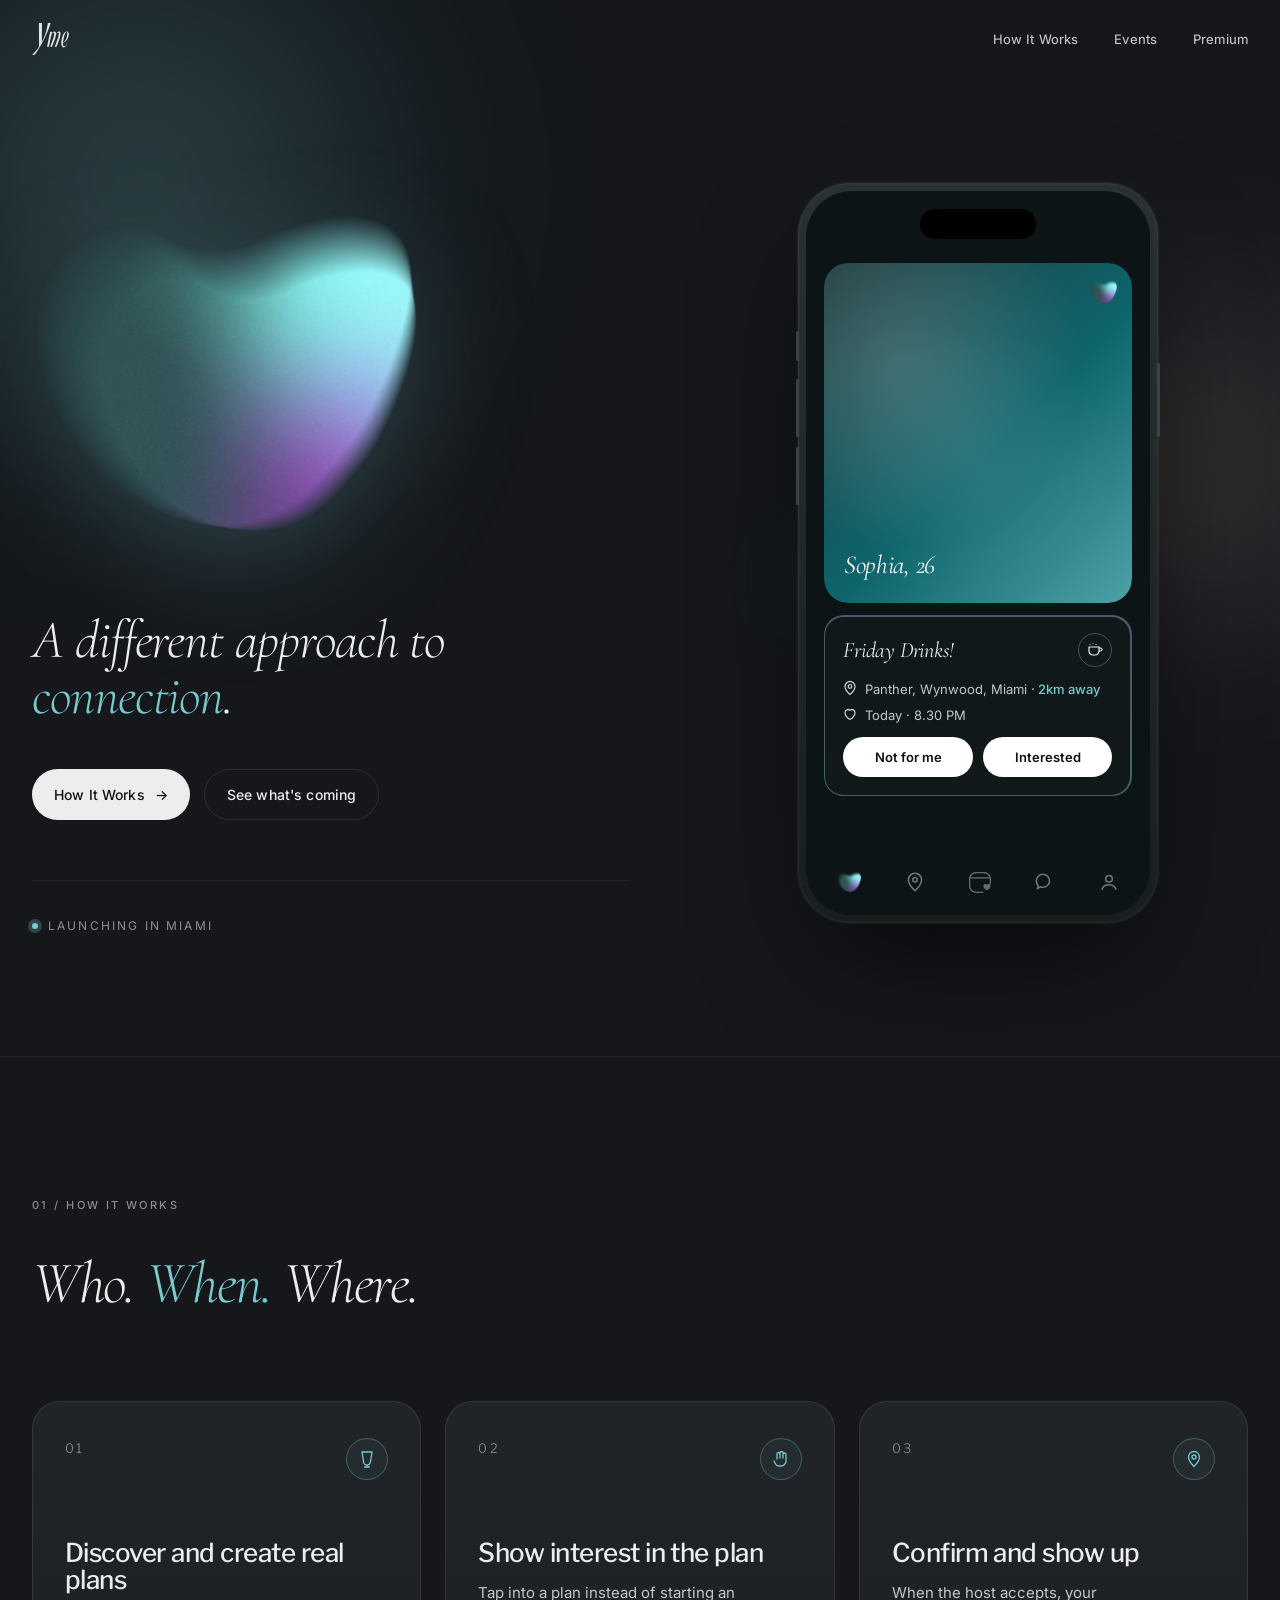
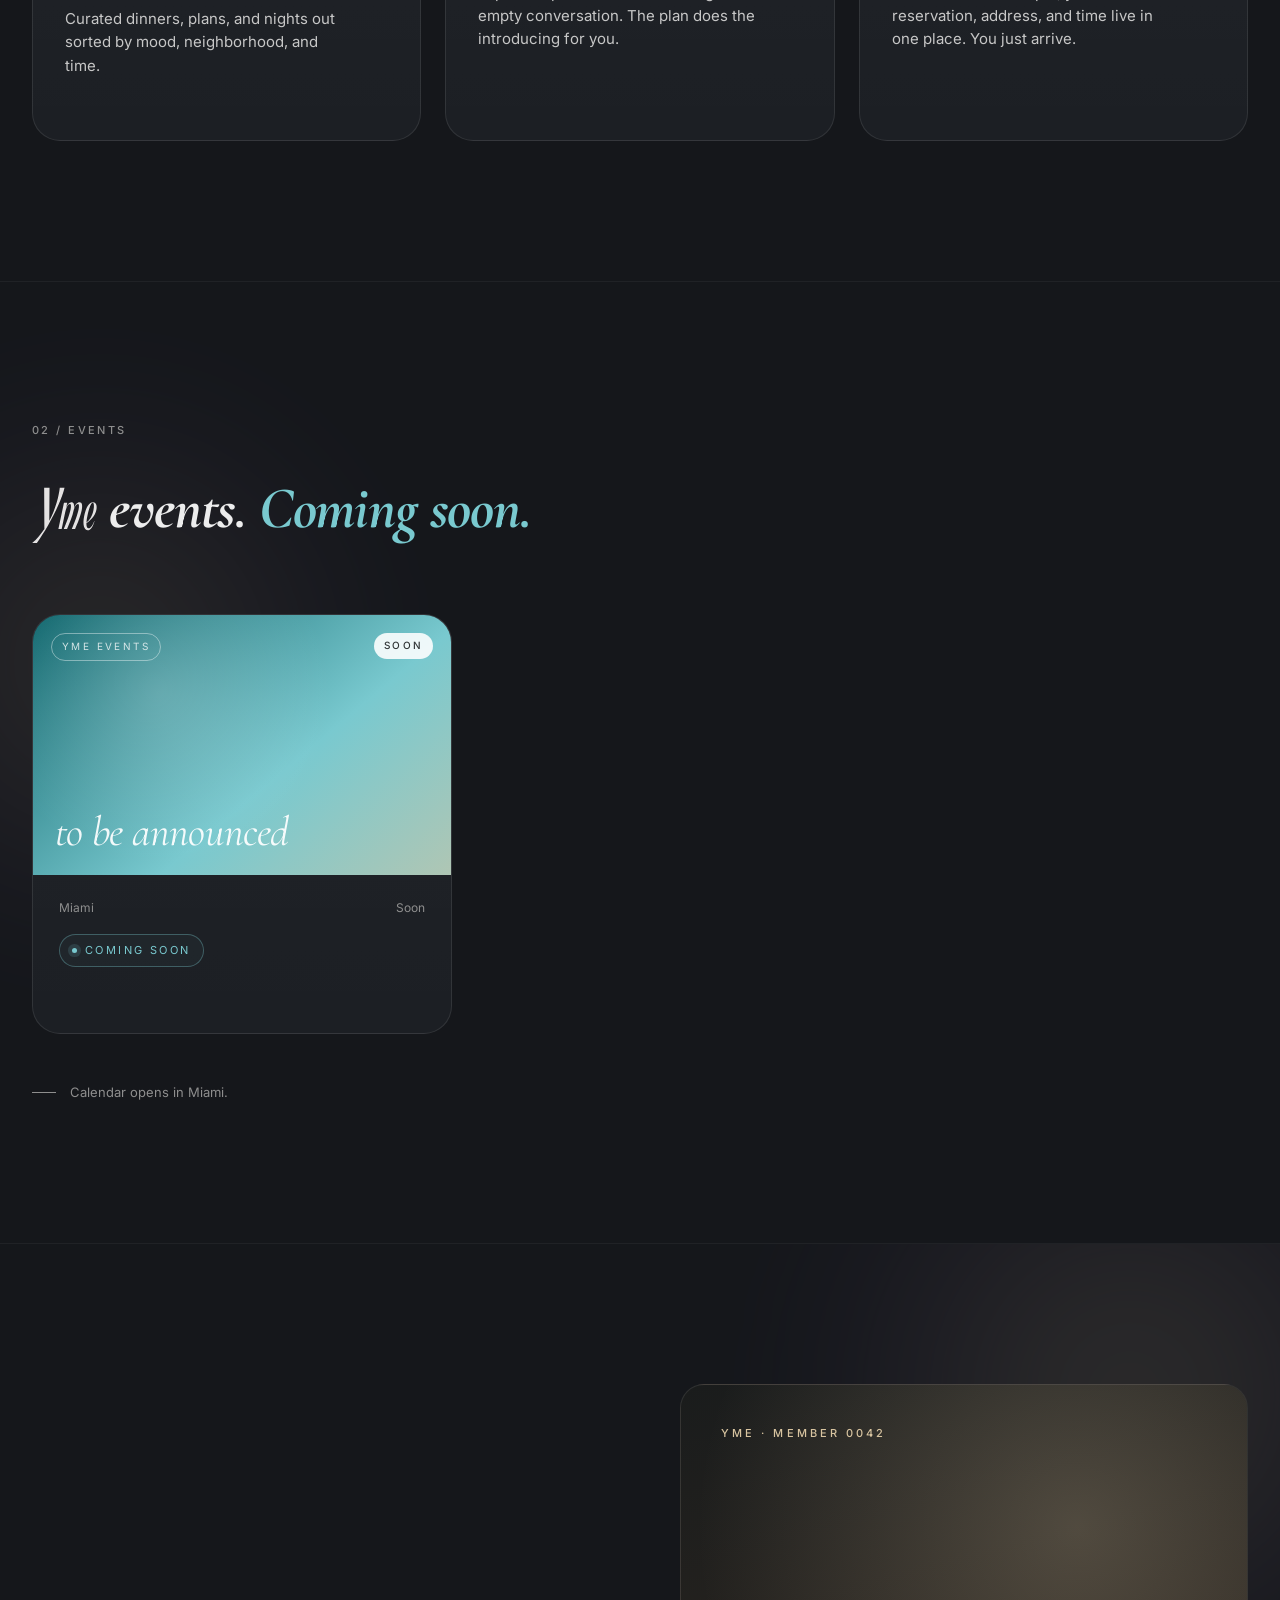
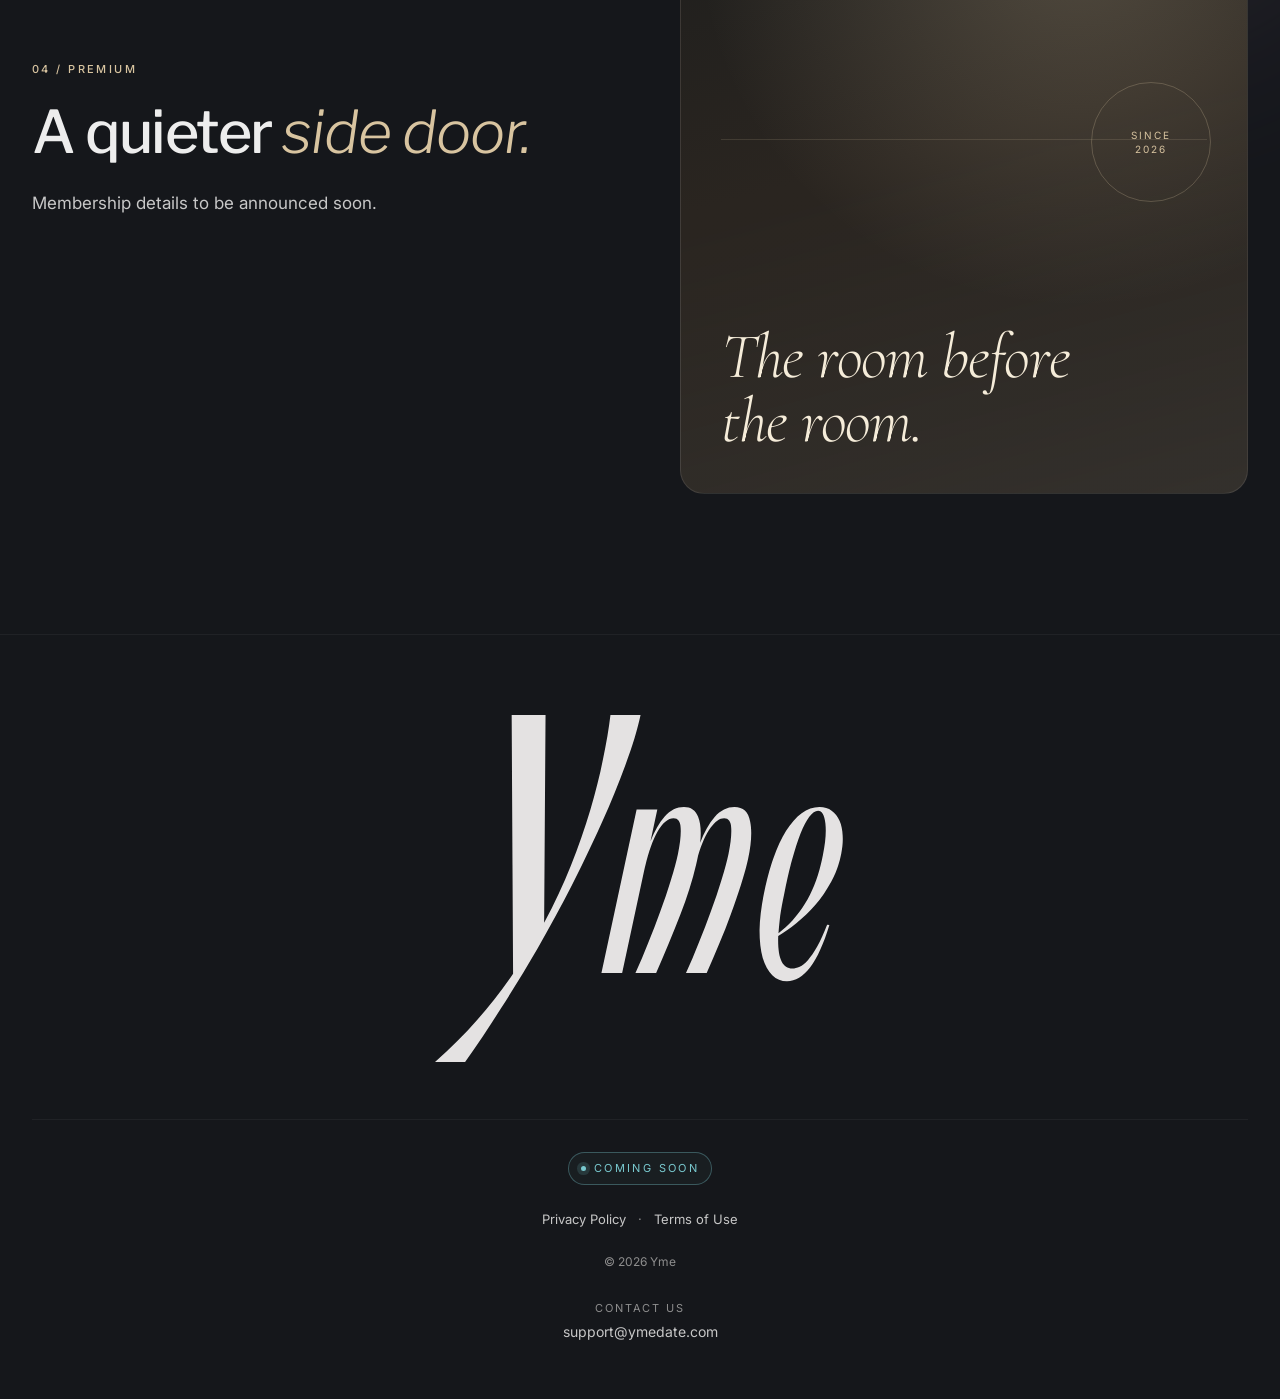
==== index.html @ e3de5e9b "initialize" ====
<!doctype html>
<html lang="en">
<head>
<meta charset="utf-8">
<meta name="viewport" content="width=device-width, initial-scale=1">
<title>yme — meet through real plans</title>
<meta name="description" content="yme — a different approach to connection. Meet through real plans: curated dinners, nights out and events. Launching in Miami.">
<link rel="canonical" href="https://ymedate.com/">
<meta name="theme-color" content="#15171b">

<!-- Favicons -->
<link rel="icon" href="assets/favicon.ico" sizes="any">
<link rel="icon" type="image/png" sizes="32x32" href="assets/favicon-32.png">
<link rel="apple-touch-icon" href="assets/apple-touch-icon.png">

<!-- Open Graph (Facebook, iMessage, WhatsApp, LinkedIn) -->
<meta property="og:type" content="website">
<meta property="og:site_name" content="yme">
<meta property="og:title" content="yme — meet through real plans">
<meta property="og:description" content="A different approach to connection. Curated dinners, plans and nights out. Launching in Miami.">
<meta property="og:url" content="https://ymedate.com/">
<meta property="og:image" content="https://ymedate.com/assets/og-image.jpg">
<meta property="og:image:width" content="1200">
<meta property="og:image:height" content="630">
<meta property="og:image:alt" content="yme — meet through real plans">

<!-- Twitter / X -->
<meta name="twitter:card" content="summary_large_image">
<meta name="twitter:title" content="yme — meet through real plans">
<meta name="twitter:description" content="A different approach to connection. Curated dinners, plans and nights out. Launching in Miami.">
<meta name="twitter:image" content="https://ymedate.com/assets/og-image.jpg">

<link rel="preconnect" href="https://fonts.googleapis.com">
<link rel="preconnect" href="https://fonts.gstatic.com" crossorigin>
<link href="https://fonts.googleapis.com/css2?family=Cormorant+Garamond:ital,wght@0,300;0,400;0,500;1,300;1,400;1,500&family=Libre+Franklin:ital,wght@0,300;0,400;0,500;0,600;1,300;1,400&family=Inter:wght@300;400;450;500;600&display=swap" rel="stylesheet">
<style>
  :root{
    --bg: #15171b;          /* soft minimalist dark — lifted from black */
    --bg-2:#1a1d22;
    --ink: #ededed;
    --ink-2:#c7c7c7;
    --ink-3:#8e8e8e;
    --line: rgba(237,237,237,0.10);
    --line-2: rgba(237,237,237,0.05);
    --accent: #79c9cf;       /* muted teal */
    --accent-deep: #0e656c;
    --warm: #d8c4a0;         /* sandstone accent for premium */
    --glow1: rgba(121,201,207,.25);
    --glow2: rgba(14,101,108,.4);
    --card: #1c1f24;
    --card-2:#22262c;
    --radius-lg: 28px;
    --radius-md: 18px;
    --radius-sm: 12px;
    --container: 1280px;
  }
  *{box-sizing:border-box}
  html,body{margin:0;padding:0;background:var(--bg);color:var(--ink);font-family:'Inter','Helvetica Neue',Helvetica,Arial,sans-serif;-webkit-font-smoothing:antialiased;text-rendering:optimizeLegibility}
  body{font-size:16px;line-height:1.55;overflow-x:hidden}
  a{color:inherit;text-decoration:none}
  button{font:inherit;color:inherit;border:none;background:none;cursor:pointer}
  img,svg{display:block;max-width:100%}
  ::selection{background:var(--accent);color:#0c1112}

  /* Type roles */
  .t-script{font-family:'Cormorant Garamond',serif;font-style:italic;font-weight:300;letter-spacing:-0.01em}
  .t-display{font-family:'Libre Franklin',sans-serif;font-weight:500;letter-spacing:-0.025em;line-height:1.02}
  .t-display-i{font-family:'Libre Franklin',sans-serif;font-style:italic;font-weight:300;letter-spacing:-0.02em}
  .t-eyebrow{font-family:'Inter',sans-serif;font-weight:500;font-size:11px;letter-spacing:0.22em;text-transform:uppercase;color:var(--ink-3)}
  .t-body{color:var(--ink-2);font-weight:400}

  /* Container */
  .wrap{max-width:var(--container);margin:0 auto;padding:0 32px}
  @media (max-width:720px){.wrap{padding:0 22px}}

  /* Buttons */
  .btn{display:inline-flex;align-items:center;gap:10px;padding:14px 22px;border-radius:999px;font-weight:500;font-size:14px;letter-spacing:0.01em;transition:transform .35s cubic-bezier(.2,.7,.2,1),background .25s, color .25s, border-color .25s}
  .btn-primary{background:var(--ink);color:#0e1314}
  .btn-primary:hover{transform:translateY(-1px)}
  .btn-ghost{border:1px solid var(--line);color:var(--ink)}
  .btn-ghost:hover{border-color:var(--ink-2)}
  .btn .arrow{display:inline-block;transition:transform .3s ease}
  .btn:hover .arrow{transform:translateX(4px)}

  /* Section padding */
  section{position:relative}
  .pad-y{padding:140px 0}
  @media (max-width:900px){.pad-y{padding:96px 0}}
  @media (max-width:600px){.pad-y{padding:72px 0}}

  /* Soft orb */
  .orb{position:absolute;border-radius:50%;filter:blur(70px);opacity:.5;pointer-events:none;z-index:0}
  .orb-teal{background:radial-gradient(circle at 50% 50%, rgba(121,201,207,.5), rgba(14,101,108,.15) 60%, transparent 75%)}
  .orb-warm{background:radial-gradient(circle at 50% 50%, rgba(216,196,160,.35), rgba(140,94,184,.1) 55%, transparent 75%)}

  /* Reveal on scroll (subtle, additive — visible if JS never runs) */
  .reveal{opacity:1;transform:none;transition:opacity .9s ease, transform .9s cubic-bezier(.2,.7,.2,1)}
  .reveal-hidden{opacity:0;transform:translateY(18px)}
  .reveal.in{opacity:1;transform:none}
  @media (prefers-reduced-motion: reduce){
    .reveal,.reveal-hidden{opacity:1 !important;transform:none !important}
  }

  /* Cards */
  .card{background:linear-gradient(180deg, rgba(255,255,255,0.02), rgba(255,255,255,0)) , var(--card);border:1px solid var(--line);border-radius:var(--radius-lg);transition:border-color .3s ease, transform .5s cubic-bezier(.2,.7,.2,1), background .3s}
  .card:hover{border-color:rgba(121,201,207,.35);transform:translateY(-3px)}

  /* Coming soon pill */
  .pill{display:inline-flex;align-items:center;gap:8px;font-size:11px;letter-spacing:.22em;text-transform:uppercase;color:var(--accent);padding:7px 12px;border:1px solid rgba(121,201,207,.35);border-radius:999px;background:rgba(121,201,207,.04)}
  .pill .dot{width:5px;height:5px;border-radius:50%;background:var(--accent);box-shadow:0 0 0 4px rgba(121,201,207,.15)}

  /* Index numerals */
  .num-rail{font-family:'Libre Franklin',sans-serif;font-weight:300;font-size:13px;color:var(--ink-3);letter-spacing:.18em}

  /* ── Header / Nav ─────────────────────────────────────────── */
  .site-header{position:fixed;top:0;left:0;right:0;z-index:50;
    transition:background .35s ease, backdrop-filter .35s ease, border-color .35s ease;
    background:transparent;border-bottom:1px solid transparent}
  .site-header.scrolled{background:rgba(20,25,26,.72);
    -webkit-backdrop-filter:blur(18px) saturate(140%);backdrop-filter:blur(18px) saturate(140%);
    border-bottom:1px solid var(--line-2)}
  .header-bar{display:flex;justify-content:space-between;align-items:center;height:78px;transition:height .35s ease}
  .site-header.scrolled .header-bar{height:64px}
  .brand{display:inline-flex;align-items:center;line-height:0}
  .brand img{height:32px;width:auto;filter:invert(1)}
  .desktop-nav{display:flex;gap:36px}
  .nav-link{font-size:13px;color:var(--ink-2);font-weight:450;letter-spacing:.01em;position:relative;padding:6px 0}
  .nav-link::after{content:'';position:absolute;left:0;right:0;bottom:0;height:1px;background:var(--ink);transform-origin:left;transform:scaleX(0);transition:transform .4s cubic-bezier(.2,.7,.2,1)}
  .nav-link:hover{color:var(--ink)}
  .nav-link:hover::after{transform:scaleX(1)}
  .menu-btn{display:none;width:38px;height:38px;border-radius:50%;border:1px solid var(--line);align-items:center;justify-content:center}
  .mobile-menu{background:rgba(20,25,26,.95);-webkit-backdrop-filter:blur(20px);backdrop-filter:blur(20px);border-top:1px solid var(--line-2);padding:24px 22px 32px}
  .mobile-menu a{display:block;padding:14px 0;font-size:18px;font-family:'Libre Franklin',sans-serif;font-weight:400;letter-spacing:-.015em;color:var(--ink);border-bottom:1px solid var(--line-2)}
  @media (max-width:780px){
    .desktop-nav{display:none !important}
    .menu-btn{display:inline-flex !important}
  }

  /* ── Hero ─────────────────────────────────────────────────── */
  .hero{padding-top:170px;padding-bottom:120px;position:relative;overflow:hidden}
  .hero-grid{display:grid;grid-template-columns:1.05fr 0.95fr;gap:80px;align-items:center}
  .hero-logo{width:clamp(260px, 32vw, 420px);height:auto;display:block;filter:drop-shadow(0 30px 60px rgba(121,201,207,.25))}
  .hero-headline{font-family:'Cormorant Garamond',serif;font-style:italic;font-weight:300;
    font-size:clamp(32px, 4.2vw, 60px);margin:0 0 44px;max-width:22ch;line-height:1.05;letter-spacing:-.02em;color:var(--ink)}
  .hero-headline .accent{color:var(--accent)}
  .hero-cta{display:flex;gap:14px;flex-wrap:wrap;margin-bottom:60px}
  .hero-foot{display:flex;gap:42px;padding-top:36px;border-top:1px solid var(--line-2);flex-wrap:wrap;align-items:center}
  .hero-foot .badge{display:inline-flex;align-items:center;gap:10px;font-size:12px;color:var(--ink-3);letter-spacing:.18em;text-transform:uppercase}
  .hero-foot .badge .dot{width:6px;height:6px;border-radius:50%;background:var(--accent);box-shadow:0 0 0 4px var(--glow1)}
  .hero-mock{display:flex;justify-content:center;will-change:transform}
  @media (max-width:980px){.hero-grid{grid-template-columns:1fr !important;gap:60px !important}}

  /* ── Section head ─────────────────────────────────────────── */
  .section-head{display:grid;grid-template-columns:1fr 1.4fr;gap:60px;align-items:end}
  .section-head h2{font-size:clamp(36px, 4.6vw, 64px);margin:0;letter-spacing:-0.025em}
  .section-head .intro{font-size:17px;color:var(--ink-2);max-width:54ch;margin:0 0 6px}
  @media (max-width:880px){.section-head{grid-template-columns:1fr !important;gap:24px !important}}

  /* ── How it works ─────────────────────────────────────────── */
  .bordered-top{border-top:1px solid var(--line-2)}
  .how-grid{display:grid;grid-template-columns:repeat(3, 1fr);gap:24px;margin-top:72px}
  .how-card{padding:36px 32px 40px;position:relative;overflow:hidden;min-height:340px}
  .how-card .card-glow{position:absolute;inset:0;background:radial-gradient(circle at 100% 0%, var(--glow1), transparent 60%);opacity:0;transition:opacity .6s ease;pointer-events:none}
  .how-card:hover .card-glow{opacity:1}
  .how-card .row{position:relative;display:flex;justify-content:space-between;align-items:flex-start;margin-bottom:60px}
  .how-card h3{font-size:26px;margin:0 0 14px;letter-spacing:-0.02em}
  .how-card p{font-size:15px;color:var(--ink-2);margin:0;max-width:32ch}
  .step-icon{width:42px;height:42px;border-radius:50%;border:1px solid rgba(121,201,207,.33);display:grid;place-items:center;background:rgba(121,201,207,.06)}
  @media (max-width:880px){.how-grid{grid-template-columns:1fr !important}}

  /* ── Events ───────────────────────────────────────────────── */
  .events-head{display:flex;justify-content:space-between;align-items:flex-end;flex-wrap:wrap;gap:24px;margin-bottom:60px}
  .events-title{font-family:'Cormorant Garamond',serif;font-style:italic;font-size:clamp(36px, 4.6vw, 64px);margin:0;letter-spacing:-.02em;display:flex;align-items:baseline;gap:.2em;flex-wrap:wrap}
  .events-title img{height:.95em;width:auto;filter:invert(1);transform:translateY(0.28em)}
  .events-title .accent{color:var(--accent)}
  .events-grid{display:grid;grid-template-columns:1fr;gap:20px;max-width:420px}
  .event-card{padding:0;overflow:hidden;min-height:420px;display:flex;flex-direction:column}
  .event-art{height:260px;position:relative;background:linear-gradient(140deg,#0e656c 0%,#79c9cf 60%,#d8c4a0 130%)}
  .event-art .sheen{position:absolute;inset:0;background:radial-gradient(circle at 30% 30%, rgba(255,255,255,.18), transparent 50%)}
  .event-art .tag{position:absolute;top:18px;left:18px;font-size:10px;letter-spacing:.24em;color:rgba(255,255,255,.78);border:1px solid rgba(255,255,255,.4);padding:5px 10px;border-radius:999px}
  .event-art .soon{position:absolute;top:18px;right:18px;font-size:10px;letter-spacing:.22em;color:rgba(14,18,19,.85);background:rgba(255,255,255,.88);padding:5px 10px;border-radius:999px;font-weight:500}
  .event-art .script{position:absolute;left:22px;bottom:22px;font-family:'Cormorant Garamond',serif;font-style:italic;font-size:42px;color:rgba(255,255,255,.92);letter-spacing:-.015em;line-height:1}
  .event-body{padding:24px 26px 28px}
  .event-meta{display:flex;justify-content:space-between;align-items:center;margin-bottom:16px;font-size:12px;color:var(--ink-3)}
  .events-note{margin-top:48px;display:flex;align-items:center;gap:14px;color:var(--ink-3);font-size:13px}
  .events-note .rule{width:24px;height:1px;background:var(--ink-3)}

  /* ── Premium ──────────────────────────────────────────────── */
  .premium-grid{display:grid;grid-template-columns:1fr 1fr;gap:80px;align-items:center}
  .premium-grid h2{font-size:clamp(38px, 4.6vw, 68px);margin:0 0 28px}
  .premium-grid h2 .side-door{color:var(--warm)}
  .premium-grid .lede{font-size:17px;color:var(--ink-2);max-width:44ch;margin:0}
  .member-card{position:relative;aspect-ratio:4 / 5;border-radius:24px;overflow:hidden;
    background:linear-gradient(165deg, #1a1c1c 0%, #2a2520 50%, rgba(216,196,160,.19) 130%);border:1px solid var(--line)}
  .member-card .mc-glow{position:absolute;inset:0;background:radial-gradient(circle at 70% 20%, rgba(216,196,160,.25), transparent 55%)}
  .member-card .mc-id{position:absolute;left:40px;top:40px;font-size:11px;letter-spacing:.28em;color:var(--warm);font-weight:500}
  .member-card .mc-line{position:absolute;left:40px;right:40px;bottom:40px;font-family:'Cormorant Garamond',serif;font-style:italic;font-weight:300;font-size:clamp(40px, 5vw, 72px);letter-spacing:-.015em;color:#f5ecd9;line-height:1;text-wrap:balance}
  .member-card .mc-seal{position:absolute;right:36px;top:42%;width:120px;height:120px;border-radius:50%;border:1px solid rgba(216,196,160,.25);display:grid;place-items:center;color:var(--warm);font-size:10px;letter-spacing:.22em;text-align:center;line-height:1.4}
  .member-card .mc-hair{position:absolute;left:40px;right:40px;top:50%;height:1px;background:rgba(216,196,160,.15)}
  @media (max-width:980px){.premium-grid{grid-template-columns:1fr !important;gap:50px !important}}

  /* ── Footer ───────────────────────────────────────────────── */
  .site-footer{border-top:1px solid var(--line-2);padding:80px 0 56px;position:relative;overflow:hidden}
  .footer-mark{text-align:center;margin-bottom:48px}
  .footer-mark img{width:clamp(220px, 32vw, 420px);height:auto;display:inline-block;filter:invert(1)}
  .footer-base{display:flex;flex-direction:column;align-items:center;gap:24px;padding-top:32px;border-top:1px solid var(--line-2)}
  .footer-base .copy{font-size:12px;color:var(--ink-3)}
  .footer-legal{display:flex;align-items:center;gap:12px;font-size:13px}
  .footer-legal a{color:var(--ink-2);transition:color .25s}
  .footer-legal a:hover{color:var(--ink)}
  .footer-legal .sep{color:var(--ink-3)}
  .footer-contact{display:flex;flex-direction:column;align-items:center;gap:4px;margin-top:4px}
  .footer-contact .label{font-size:11px;letter-spacing:.18em;text-transform:uppercase;color:var(--ink-3)}
  .footer-contact a{font-size:14px;color:var(--ink-2)}

  /* ── Phone mockup ─────────────────────────────────────────── */
  .phone{position:relative;width:360px;height:740px;margin:0 auto}
  .phone .amb1{position:absolute;inset:-40px -60px;border-radius:50%;background:radial-gradient(closest-side, var(--glow1), transparent 70%);filter:blur(40px);opacity:.65;z-index:0}
  .phone .amb2{position:absolute;left:-80px;top:40%;width:200px;height:200px;border-radius:50%;background:radial-gradient(closest-side, var(--glow2), transparent 70%);filter:blur(50px);opacity:.5;z-index:0}
  .phone-shell{position:relative;z-index:1;width:360px;height:740px;border-radius:52px;background:linear-gradient(180deg, #2a3132, #181d1e);box-shadow:0 50px 120px -30px rgba(0,0,0,.7), 0 0 0 1.5px rgba(255,255,255,.05), inset 0 0 0 1.5px rgba(255,255,255,.04);padding:8px}
  .phone-screen{position:relative;width:100%;height:100%;border-radius:46px;background:#0d1416;overflow:hidden}
  .phone-notch{position:absolute;left:50%;top:18px;transform:translateX(-50%);width:116px;height:30px;background:#000;border-radius:18px;z-index:5}
  .phone-content{padding:72px 18px 100px}
  .profile-card{position:relative;height:340px;border-radius:24px;overflow:hidden}
  .profile-bg{position:absolute;inset:0;border-radius:24px;opacity:0;transition:opacity 1s ease}
  .profile-bg.active{opacity:1}
  .profile-bg .pglow{position:absolute;inset:0}
  .profile-bg .phi{position:absolute;inset:0;background:radial-gradient(circle at 50% 60%, rgba(255,255,255,.06), transparent 55%)}
  .profile-badge{position:absolute;top:14px;right:14px;display:grid;place-items:center;z-index:2}
  .profile-badge img{width:30px;height:30px;object-fit:contain}
  .profile-name-wrap{position:absolute;left:20px;bottom:18px;z-index:2;height:34px}
  .profile-name{position:absolute;left:0;bottom:0;font-family:'Cormorant Garamond',serif;font-style:italic;font-weight:400;font-size:26px;color:#f5f7f7;letter-spacing:-.01em;white-space:nowrap;opacity:0;transition:opacity 1s ease}
  .profile-name.active{opacity:1}

  .detail-card{margin-top:12px;border-radius:20px;padding:1.5px;background:linear-gradient(180deg, rgba(184,154,217,.45) 0%, rgba(121,201,207,.45) 100%);position:relative}
  .detail-inner{border-radius:18.5px;background:#11181a;padding:16px 18px 18px;position:relative}
  .detail-title-row{display:flex;justify-content:space-between;align-items:flex-start;min-height:32px;position:relative}
  .detail-titles{position:relative;flex:1;min-height:30px}
  .detail-title{position:absolute;left:0;top:0;font-family:'Cormorant Garamond',serif;font-style:italic;font-weight:400;font-size:22px;color:#ededed;letter-spacing:-.01em;opacity:0;transition:opacity .7s ease;white-space:nowrap}
  .detail-title.active{opacity:1}
  .detail-acticon{width:34px;height:34px;border-radius:50%;border:1px solid rgba(237,237,237,.25);display:grid;place-items:center;flex-shrink:0;position:relative}
  .detail-acticon .ic{position:absolute;opacity:0;transition:opacity .7s ease}
  .detail-acticon .ic.active{opacity:1}
  .detail-row{display:flex;align-items:center;gap:8px;margin-top:12px;font-size:13px;color:#c7c7c7;min-height:18px;position:relative}
  .detail-row.time{margin-top:8px}
  .detail-row svg{flex-shrink:0}
  .detail-vals{position:relative;flex:1;min-height:18px}
  .detail-val{position:absolute;left:0;top:0;opacity:0;transition:opacity .7s ease;white-space:nowrap}
  .detail-val.active{opacity:1}
  .detail-val .dist{color:var(--accent);font-weight:500}
  .detail-actions{display:flex;gap:10px;margin-top:14px}
  .detail-actions button{flex:1;padding:10px 0;border-radius:999px;font-size:13px;font-weight:600;background:#fff;color:#0c1112;border:none;cursor:pointer}

  .phone-nav{position:absolute;bottom:0;left:0;right:0;padding:12px 30px 20px;display:flex;justify-content:space-between;align-items:center;background:linear-gradient(180deg, transparent, rgba(13,20,22,.95) 50%)}
  .side-btn{position:absolute;border-radius:2px;background:#3a4243}

  /* Scale the whole phone mockup down on small screens so every element
     (including no-wrap text like "· 5km away") stays in proportion and fits. */
  @media (max-width:430px){
    .phone{transform:scale(.88);transform-origin:top center;margin-bottom:-89px}
  }
  @media (max-width:380px){
    .phone{transform:scale(.80);margin-bottom:-148px}
  }
  @media (max-width:340px){
    .phone{transform:scale(.72);margin-bottom:-207px}
  }
</style>
</head>
<body>

<header class="site-header" id="siteHeader">
  <div class="wrap header-bar">
    <a href="#top" class="brand"><img src="assets/yme-wordmark.svg" alt="yme"></a>
    <nav class="desktop-nav">
      <a href="#how" class="nav-link">How It Works</a>
      <a href="#events" class="nav-link">Events</a>
      <a href="#premium" class="nav-link">Premium</a>
    </nav>
    <button class="menu-btn" id="menuBtn" aria-label="Open menu" aria-expanded="false">
      <svg width="16" height="16" viewBox="0 0 16 16"><path id="menuIcon" d="M2 4h12M2 8h12M2 12h12" stroke="#ededed" stroke-width="1.3" stroke-linecap="round"/></svg>
    </button>
  </div>
  <div class="mobile-menu" id="mobileMenu" hidden>
    <a href="#how">How It Works</a>
    <a href="#events">Events</a>
    <a href="#premium">Premium</a>
  </div>
</header>

<main>
  <!-- ── Hero ───────────────────────────────────────────────── -->
  <section id="top" class="hero">
    <div class="orb orb-teal" style="width:720px;height:720px;top:-180px;left:-220px"></div>
    <div class="orb orb-warm" style="width:520px;height:520px;top:200px;right:-180px"></div>

    <div class="wrap" style="position:relative;z-index:2">
      <div class="hero-grid">
        <div>
          <div class="reveal" style="margin-bottom:32px;margin-left:-12px">
            <picture>
              <source srcset="assets/yme-logo.webp" type="image/webp">
              <img class="hero-logo" src="assets/yme-logo.png" alt="yme" width="420" height="420">
            </picture>
          </div>

          <p class="reveal hero-headline">A different approach to <span class="accent">connection</span>.</p>

          <div class="reveal hero-cta">
            <a href="#how" class="btn btn-primary">How It Works <span class="arrow">→</span></a>
            <a href="#events" class="btn btn-ghost">See what's coming</a>
          </div>

          <div class="reveal hero-foot">
            <span class="badge"><span class="dot"></span>Launching in Miami</span>
          </div>
        </div>

        <div class="reveal hero-mock" id="heroMock">
          <!-- Phone mockup -->
          <div class="phone" id="phone">
            <div class="amb1"></div>
            <div class="amb2"></div>
            <div class="phone-shell">
              <div class="phone-screen">
                <div class="phone-notch"></div>

                <div class="phone-content">
                  <!-- Profile card -->
                  <div class="profile-card">
                    <div class="profile-bg active" data-i="0" style="background:linear-gradient(135deg, #1f3a3c 0%, #0e656c 55%, #79c9cf 130%)">
                      <div class="pglow" style="background:radial-gradient(circle at 25% 30%, rgba(255,255,255,.18), transparent 55%)"></div><div class="phi"></div>
                    </div>
                    <div class="profile-bg" data-i="1" style="background:linear-gradient(155deg, #2a201a 0%, #6b4a30 55%, #d8c4a0 130%)">
                      <div class="pglow" style="background:radial-gradient(circle at 70% 25%, rgba(255,255,255,.15), transparent 55%)"></div><div class="phi"></div>
                    </div>
                    <div class="profile-bg" data-i="2" style="background:linear-gradient(140deg, #1a1530 0%, #3a2670 50%, #8e5eb8 130%)">
                      <div class="pglow" style="background:radial-gradient(circle at 80% 75%, rgba(255,255,255,.18), transparent 55%)"></div><div class="phi"></div>
                    </div>

                    <div class="profile-badge"><picture><source srcset="assets/yme-logo.webp" type="image/webp"><img src="assets/yme-logo.png" alt="yme"></picture></div>

                    <div class="profile-name-wrap">
                      <span class="profile-name active" data-i="0">Sophia, 26</span>
                      <span class="profile-name" data-i="1">Jordan, 28</span>
                      <span class="profile-name" data-i="2">Esme, 24</span>
                    </div>
                  </div>

                  <!-- Detail card -->
                  <div class="detail-card">
                    <div class="detail-inner">
                      <div class="detail-title-row">
                        <div class="detail-titles">
                          <div class="detail-title active" data-i="0">Friday Drinks!</div>
                          <div class="detail-title" data-i="1">Long, slow dinner</div>
                          <div class="detail-title" data-i="2">Rooftop, then we'll see</div>
                        </div>
                        <div class="detail-acticon">
                          <div class="ic active" data-i="0">
                            <svg width="18" height="18" viewBox="0 0 18 18" fill="none"><circle cx="4" cy="3.5" r=".5" fill="#ededed"/><circle cx="7" cy="2.5" r=".5" fill="#ededed"/><circle cx="10" cy="3.5" r=".5" fill="#ededed"/><path d="M3 6h10v4a4 4 0 01-4 4H7a4 4 0 01-4-4V6z" stroke="#ededed" stroke-width="1.2" fill="none"/><path d="M13 7h1.5a1.5 1.5 0 010 3H13" stroke="#ededed" stroke-width="1.2" fill="none"/></svg>
                          </div>
                          <div class="ic" data-i="1">
                            <svg width="18" height="18" viewBox="0 0 18 18" fill="none"><path d="M5 2v6m0 0a2 2 0 002-2V2M5 8v8M13 2c-1.5 0-2.5 1.5-2.5 4s1 4 2.5 4v6" stroke="#ededed" stroke-width="1.2" stroke-linecap="round"/></svg>
                          </div>
                          <div class="ic" data-i="2">
                            <svg width="18" height="18" viewBox="0 0 18 18" fill="none"><path d="M14 11A6 6 0 017 4a6 6 0 00.5 12 6 6 0 006.5-5z" stroke="#ededed" stroke-width="1.2" fill="none" stroke-linejoin="round"/></svg>
                          </div>
                        </div>
                      </div>

                      <div class="detail-row loc">
                        <svg width="14" height="16" viewBox="0 0 14 16" fill="none"><path d="M7 1.5C4.24 1.5 2 3.74 2 6.5c0 3.5 5 8 5 8s5-4.5 5-8c0-2.76-2.24-5-5-5z" stroke="#c7c7c7" stroke-width="1.3" fill="none"/><circle cx="7" cy="6.5" r="1.8" stroke="#c7c7c7" stroke-width="1.3" fill="none"/></svg>
                        <div class="detail-vals">
                          <span class="detail-val active" data-i="0">Panther, Wynwood, Miami <span class="dist">· 2km away</span></span>
                          <span class="detail-val" data-i="1">Casa Tua, South Beach <span class="dist">· 5km away</span></span>
                          <span class="detail-val" data-i="2">Esme, Brickell <span class="dist">· 3km away</span></span>
                        </div>
                      </div>

                      <div class="detail-row time">
                        <svg width="14" height="14" viewBox="0 0 14 14" fill="none"><path d="M7 12.5s-5-3-5-7a3 3 0 015-2.2A3 3 0 0112 5.5c0 4-5 7-5 7z" stroke="#c7c7c7" stroke-width="1.3" fill="none" stroke-linejoin="round"/></svg>
                        <div class="detail-vals">
                          <span class="detail-val active" data-i="0">Today · 8.30 PM</span>
                          <span class="detail-val" data-i="1">Saturday · Night</span>
                          <span class="detail-val" data-i="2">Friday · 11.00 PM</span>
                        </div>
                      </div>

                      <div class="detail-actions">
                        <button type="button">Not for me</button>
                        <button type="button">Interested</button>
                      </div>
                    </div>
                  </div>
                </div>

                <!-- Bottom nav -->
                <div class="phone-nav">
                  <picture><source srcset="assets/yme-logo.webp" type="image/webp"><img src="assets/yme-logo.png" alt="home" style="width:26px;height:26px;object-fit:contain;opacity:1"></picture>
                  <svg width="22" height="22" viewBox="0 0 20 20"><g stroke="rgba(237,237,237,.45)" stroke-width="1.4" fill="none" stroke-linejoin="round"><path d="M10 2C6.7 2 4 4.7 4 8c0 4.5 6 10 6 10s6-5.5 6-10c0-3.3-2.7-6-6-6z"/><circle cx="10" cy="8" r="2"/></g></svg>
                  <img src="assets/icon-dates-combined.svg" alt="dates" style="width:22px;height:22px;object-fit:contain;opacity:.55;filter:brightness(0) invert(0.7)">
                  <svg width="22" height="22" viewBox="0 0 20 20"><path d="M3 9a6 6 0 0112 0c0 3.3-2.7 5.8-6 5.8-.8 0-1.6-.1-2.3-.4L4 16l.7-2.5A6 6 0 013 9z" stroke="rgba(237,237,237,.45)" stroke-width="1.4" fill="none" stroke-linejoin="round"/></svg>
                  <svg width="22" height="22" viewBox="0 0 20 20"><g stroke="rgba(237,237,237,.45)" stroke-width="1.4" fill="none"><circle cx="10" cy="7" r="3"/><path d="M3.5 17c1-3 4-4.5 6.5-4.5s5.5 1.5 6.5 4.5"/></g></svg>
                </div>
              </div>

              <!-- Side buttons -->
              <div class="side-btn" style="right:-2px;top:180px;width:3px;height:74px"></div>
              <div class="side-btn" style="left:-2px;top:148px;width:3px;height:30px"></div>
              <div class="side-btn" style="left:-2px;top:196px;width:3px;height:58px"></div>
              <div class="side-btn" style="left:-2px;top:264px;width:3px;height:58px"></div>
            </div>
          </div>
        </div>
      </div>
    </div>
  </section>

  <!-- ── How it works ───────────────────────────────────────── -->
  <section id="how" class="pad-y bordered-top">
    <div class="wrap">
      <div class="reveal section-head">
        <div>
          <div class="t-eyebrow" style="margin-bottom:24px">01 / How It Works</div>
          <h2 class="t-script" style="font-weight:300">Who. <span style="color:var(--accent)">When.</span> Where.</h2>
        </div>
        <p class="t-body intro"></p>
      </div>

      <div class="how-grid reveal">
        <div class="card how-card">
          <div class="card-glow"></div>
          <div class="row">
            <span class="num-rail">01</span>
            <span class="step-icon"><svg width="18" height="18" viewBox="0 0 18 18" fill="none"><path d="M4 2h10l-1.5 9.5a3.5 3.5 0 01-7 0L4 2zM9 15v2M6.5 17h5" stroke="var(--accent)" stroke-width="1.3" stroke-linecap="round" stroke-linejoin="round"/></svg></span>
          </div>
          <h3 class="t-display">Discover and create real plans</h3>
          <p class="t-body">Curated dinners, plans, and nights out sorted by mood, neighborhood, and time.</p>
        </div>

        <div class="card how-card">
          <div class="card-glow"></div>
          <div class="row">
            <span class="num-rail">02</span>
            <span class="step-icon"><svg width="18" height="18" viewBox="0 0 18 18" fill="none"><path d="M5 9V4a1.5 1.5 0 113 0v4M8 8V3a1.5 1.5 0 113 0v5M11 8V4.5a1.5 1.5 0 113 0V11a5 5 0 01-5 5H7a4 4 0 01-3.6-2.2L2 11" stroke="var(--accent)" stroke-width="1.3" stroke-linecap="round" stroke-linejoin="round"/></svg></span>
          </div>
          <h3 class="t-display">Show interest in the plan</h3>
          <p class="t-body">Tap into a plan instead of starting an empty conversation. The plan does the introducing for you.</p>
        </div>

        <div class="card how-card">
          <div class="card-glow"></div>
          <div class="row">
            <span class="num-rail">03</span>
            <span class="step-icon"><svg width="18" height="18" viewBox="0 0 18 18" fill="none"><path d="M9 1.5C5.96 1.5 3.5 3.96 3.5 7c0 4 5.5 9.5 5.5 9.5s5.5-5.5 5.5-9.5c0-3.04-2.46-5.5-5.5-5.5z" stroke="var(--accent)" stroke-width="1.3"/><circle cx="9" cy="7" r="2" stroke="var(--accent)" stroke-width="1.3"/></svg></span>
          </div>
          <h3 class="t-display">Confirm and show up</h3>
          <p class="t-body">When the host accepts, your reservation, address, and time live in one place. You just arrive.</p>
        </div>
      </div>
    </div>
  </section>

  <!-- ── Events ─────────────────────────────────────────────── -->
  <section id="events" class="pad-y bordered-top" style="overflow:hidden">
    <div class="orb orb-warm" style="width:600px;height:600px;top:80px;left:-200px;opacity:.35"></div>
    <div class="wrap" style="position:relative;z-index:2">
      <div class="reveal events-head">
        <div>
          <div class="t-eyebrow" style="margin-bottom:24px">02 / Events</div>
          <h2 class="events-title">
            <img src="assets/yme-wordmark.svg" alt="yme">
            <span>events. <span class="accent">Coming soon.</span></span>
          </h2>
        </div>
      </div>

      <div class="reveal events-grid">
        <div class="card event-card">
          <div class="event-art">
            <div class="sheen"></div>
            <div class="tag">YME EVENTS</div>
            <div class="soon">SOON</div>
            <div class="script">to be announced</div>
          </div>
          <div class="event-body">
            <div class="event-meta">
              <span>Miami</span>
              <span>Soon</span>
            </div>
            <span class="pill"><span class="dot"></span>Coming soon</span>
          </div>
        </div>
      </div>

      <div class="reveal events-note">
        <span class="rule"></span>
        <span>Calendar opens in Miami.</span>
      </div>
    </div>
  </section>

  <!-- ── Premium ────────────────────────────────────────────── -->
  <section id="premium" class="pad-y bordered-top" style="overflow:hidden">
    <div class="orb orb-warm" style="width:700px;height:700px;top:-200px;right:-200px;opacity:.4"></div>
    <div class="wrap" style="position:relative;z-index:2">
      <div class="premium-grid">
        <div class="reveal">
          <div class="t-eyebrow" style="margin-bottom:24px;color:var(--warm)">04 / Premium</div>
          <h2 class="t-display">A quieter <span class="t-display-i side-door">side door.</span></h2>
          <p class="t-body lede">Membership details to be announced soon.</p>
        </div>

        <div class="reveal" style="position:relative">
          <div class="member-card">
            <div class="mc-glow"></div>
            <div class="mc-id">YME · MEMBER 0042</div>
            <div class="mc-line">The room before<br>the room.</div>
            <div class="mc-seal">SINCE<br>2026</div>
            <div class="mc-hair"></div>
          </div>
        </div>
      </div>
    </div>
  </section>
</main>

<!-- ── Footer ───────────────────────────────────────────────── -->
<footer class="site-footer">
  <div class="wrap">
    <div class="reveal footer-mark">
      <img src="assets/yme-wordmark.svg" alt="yme">
    </div>
    <div class="footer-base">
      <span class="pill"><span class="dot"></span>Coming soon</span>
      <nav class="footer-legal">
        <a href="privacy-policy.html">Privacy Policy</a>
        <span class="sep" aria-hidden="true">·</span>
        <a href="terms-of-use.html">Terms of Use</a>
      </nav>
      <span class="copy">© 2026 Yme</span>
      <div class="footer-contact">
        <span class="label">Contact us</span>
        <a href="mailto:support@ymedate.com">support@ymedate.com</a>
      </div>
    </div>
  </div>
</footer>

<script>
(function () {
  "use strict";
  var reduceMotion = window.matchMedia && window.matchMedia("(prefers-reduced-motion: reduce)").matches;

  // ── Nav: scrolled state ───────────────────────────────────
  var header = document.getElementById("siteHeader");
  function onScrollHeader() {
    if (window.scrollY > 30) header.classList.add("scrolled");
    else header.classList.remove("scrolled");
  }
  window.addEventListener("scroll", onScrollHeader, { passive: true });
  onScrollHeader();

  // ── Mobile menu ───────────────────────────────────────────
  var menuBtn = document.getElementById("menuBtn");
  var mobileMenu = document.getElementById("mobileMenu");
  var menuIcon = document.getElementById("menuIcon");
  var menuOpen = false;
  function setMenu(open) {
    menuOpen = open;
    mobileMenu.hidden = !open;
    menuBtn.setAttribute("aria-expanded", open ? "true" : "false");
    menuIcon.setAttribute("d", open ? "M3 3l10 10M13 3L3 13" : "M2 4h12M2 8h12M2 12h12");
  }
  menuBtn.addEventListener("click", function () { setMenu(!menuOpen); });
  mobileMenu.querySelectorAll("a").forEach(function (a) {
    a.addEventListener("click", function () { setMenu(false); });
  });

  // ── Reveal on scroll (additive) ───────────────────────────
  var revealEls = document.querySelectorAll(".reveal");
  if (reduceMotion || !("IntersectionObserver" in window)) {
    revealEls.forEach(function (el) { el.classList.add("in"); });
  } else {
    revealEls.forEach(function (el) { el.classList.add("reveal-hidden"); });
    var io = new IntersectionObserver(function (entries) {
      entries.forEach(function (e) {
        if (e.isIntersecting) {
          e.target.classList.remove("reveal-hidden");
          e.target.classList.add("in");
          io.unobserve(e.target);
        }
      });
    }, { threshold: 0.05, rootMargin: "0px 0px -40px 0px" });
    revealEls.forEach(function (el) { io.observe(el); });
    // Safety net: never leave anything hidden.
    setTimeout(function () {
      document.querySelectorAll(".reveal-hidden").forEach(function (el) {
        el.classList.remove("reveal-hidden"); el.classList.add("in");
      });
    }, 2500);
  }

  // ── Hero phone parallax ───────────────────────────────────
  var heroMock = document.getElementById("heroMock");
  if (heroMock && !reduceMotion) {
    window.addEventListener("scroll", function () {
      var y = Math.min(window.scrollY, 600);
      heroMock.style.transform = "translateY(" + (y * -0.06) + "px)";
    }, { passive: true });
  }

  // ── Phone mockup state cycling ────────────────────────────
  var phone = document.getElementById("phone");
  var groups = [
    phone.querySelectorAll(".profile-bg"),
    phone.querySelectorAll(".profile-name"),
    phone.querySelectorAll(".detail-title"),
    phone.querySelectorAll(".detail-acticon .ic"),
  ];
  var valGroups = phone.querySelectorAll(".detail-vals");
  var STATE_COUNT = 3;
  var idx = 0;
  var paused = false;
  var timer = null;

  function applyState(i) {
    groups.forEach(function (nodes) {
      nodes.forEach(function (n) {
        n.classList.toggle("active", Number(n.getAttribute("data-i")) === i);
      });
    });
    valGroups.forEach(function (g) {
      g.querySelectorAll(".detail-val").forEach(function (n) {
        n.classList.toggle("active", Number(n.getAttribute("data-i")) === i);
      });
    });
  }
  function tick() { idx = (idx + 1) % STATE_COUNT; applyState(idx); }
  function start() { if (!timer && !reduceMotion) timer = setInterval(function () { if (!paused) tick(); }, 4200); }
  phone.addEventListener("mouseenter", function () { paused = true; });
  phone.addEventListener("mouseleave", function () { paused = false; });
  applyState(0);
  start();
})();
</script>
</body>
</html>
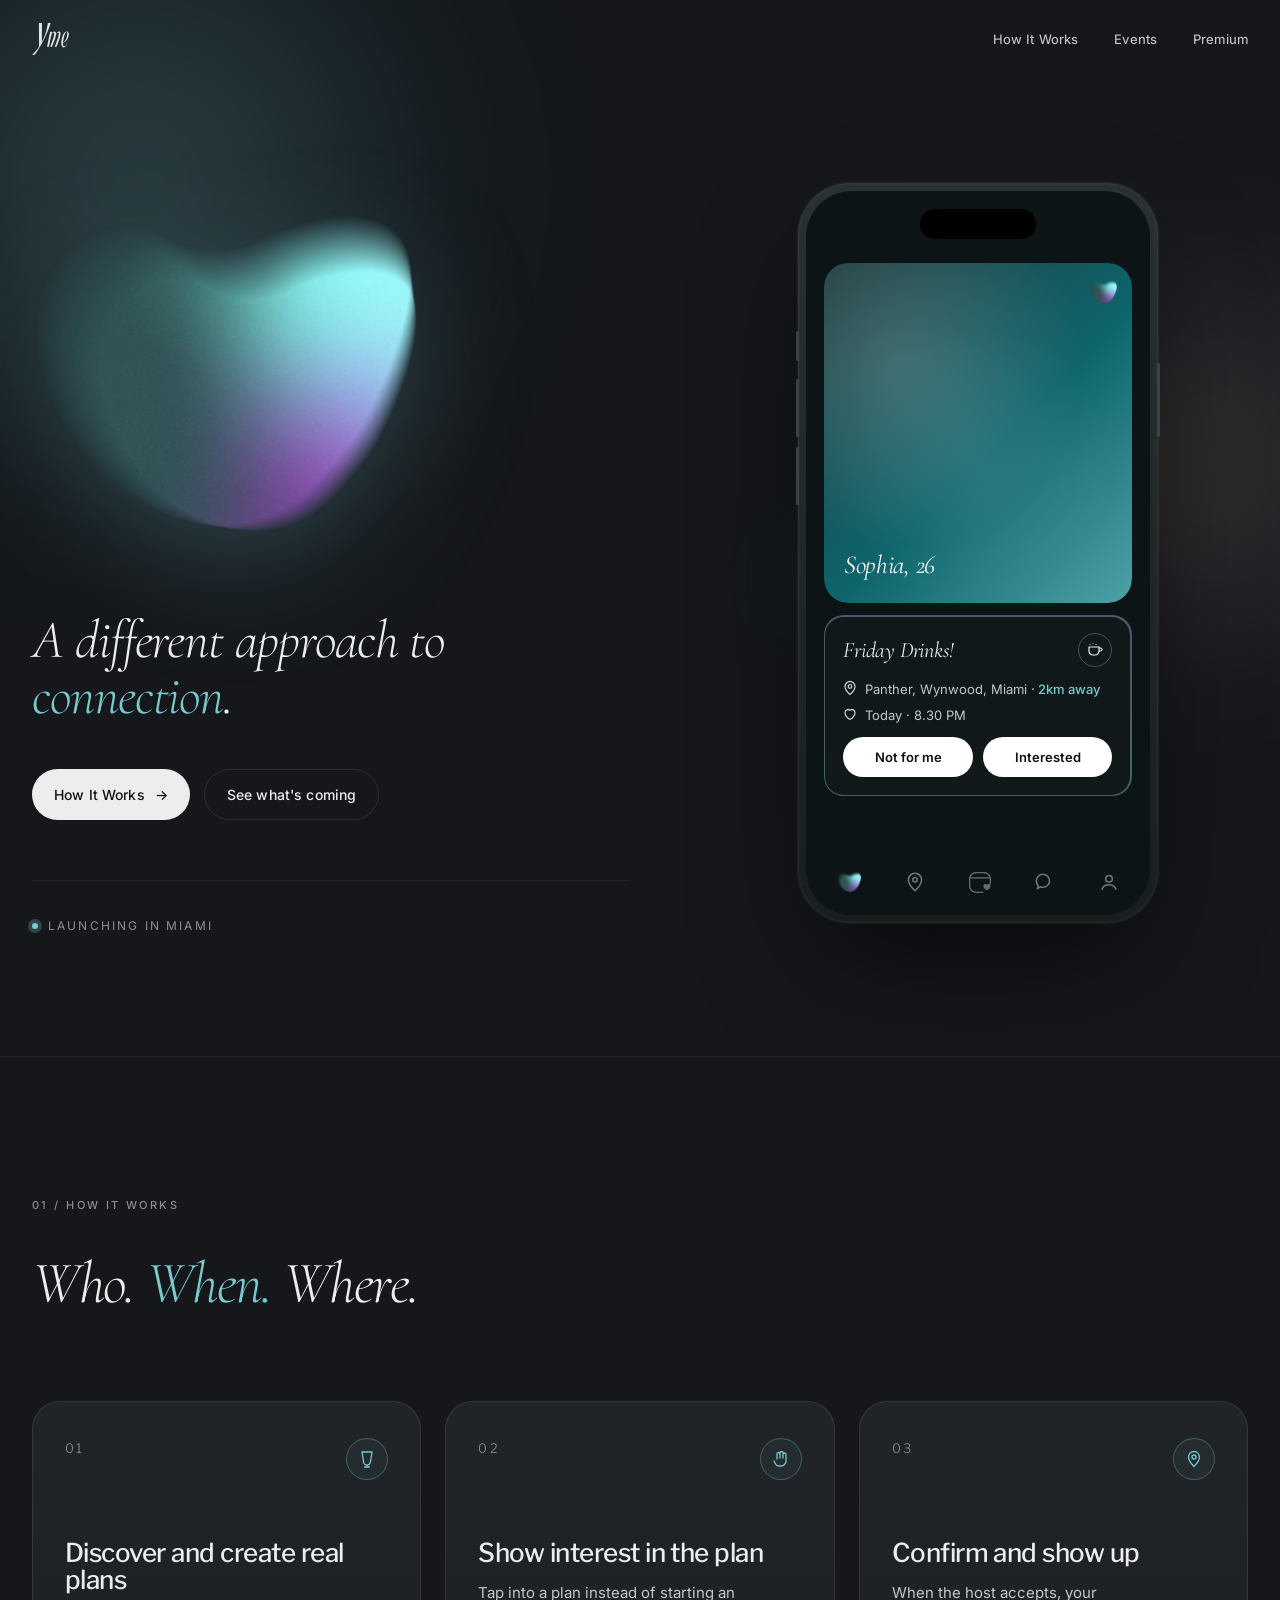
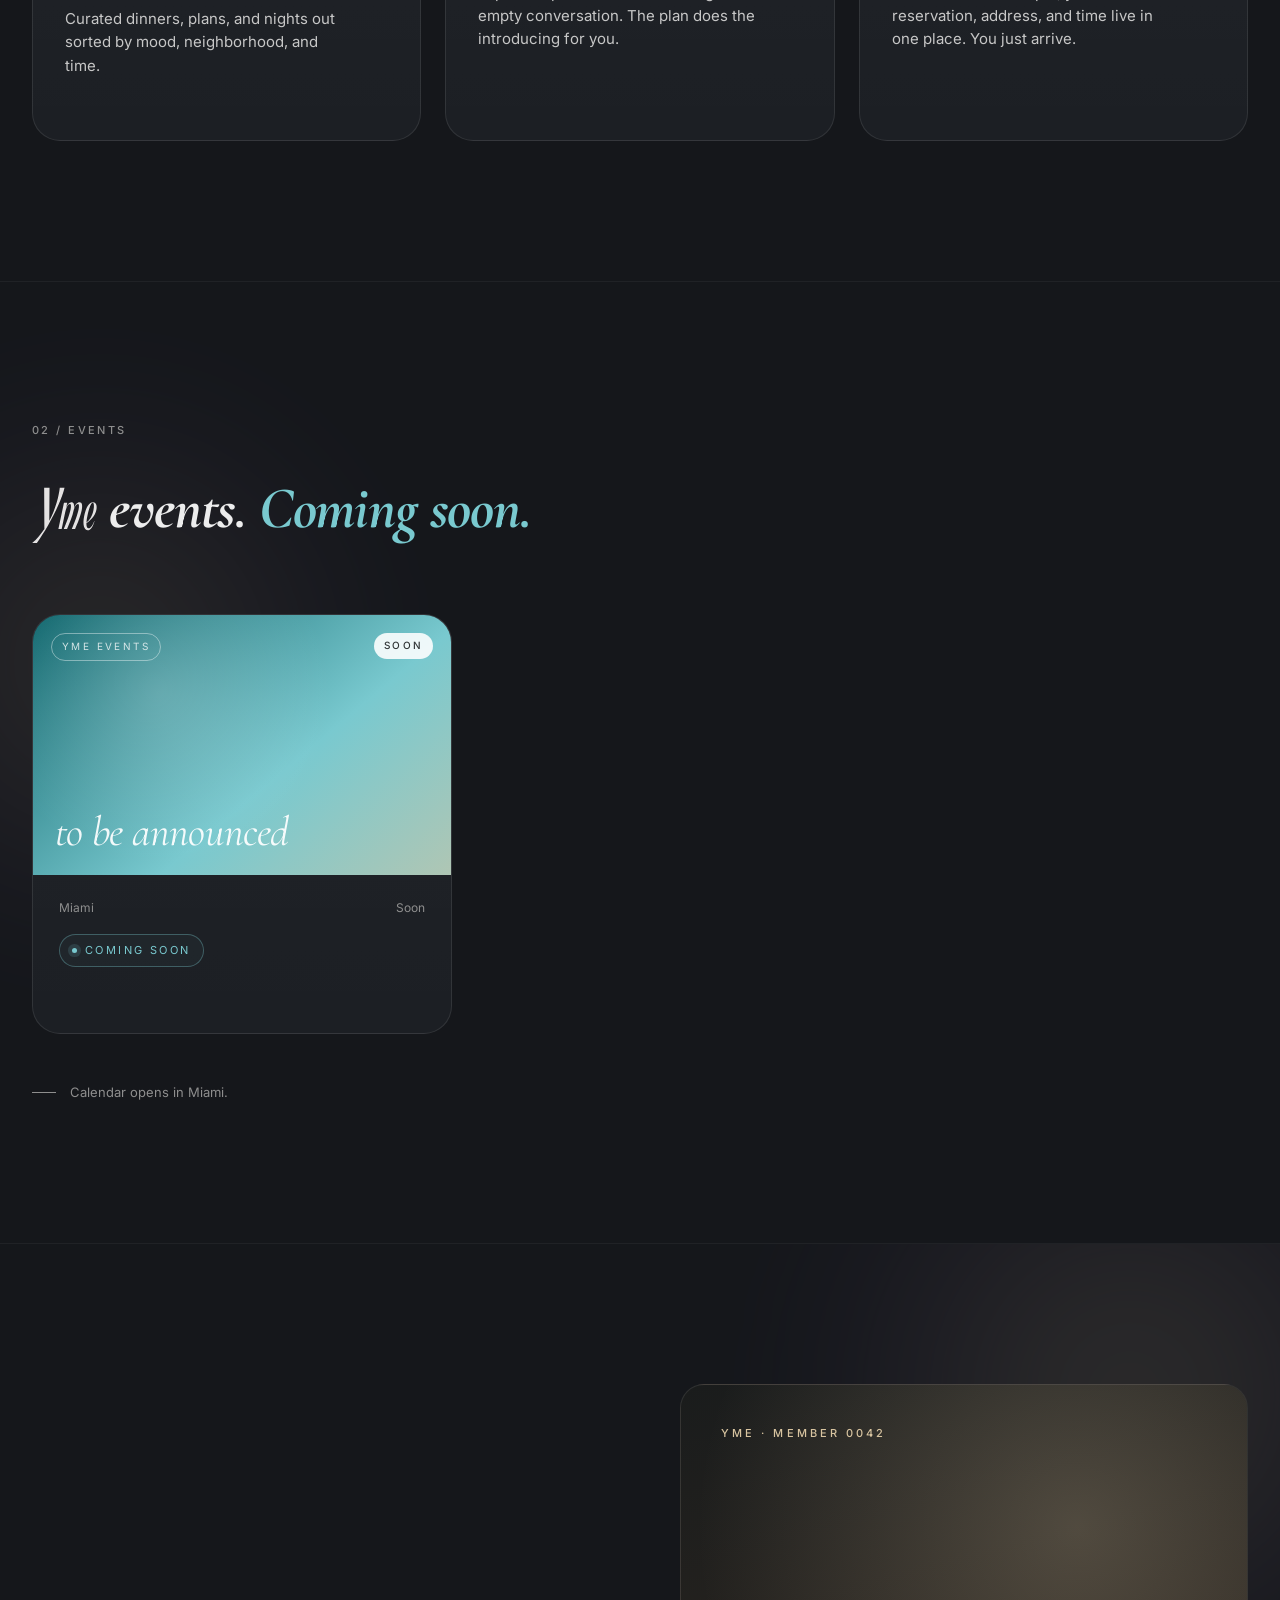
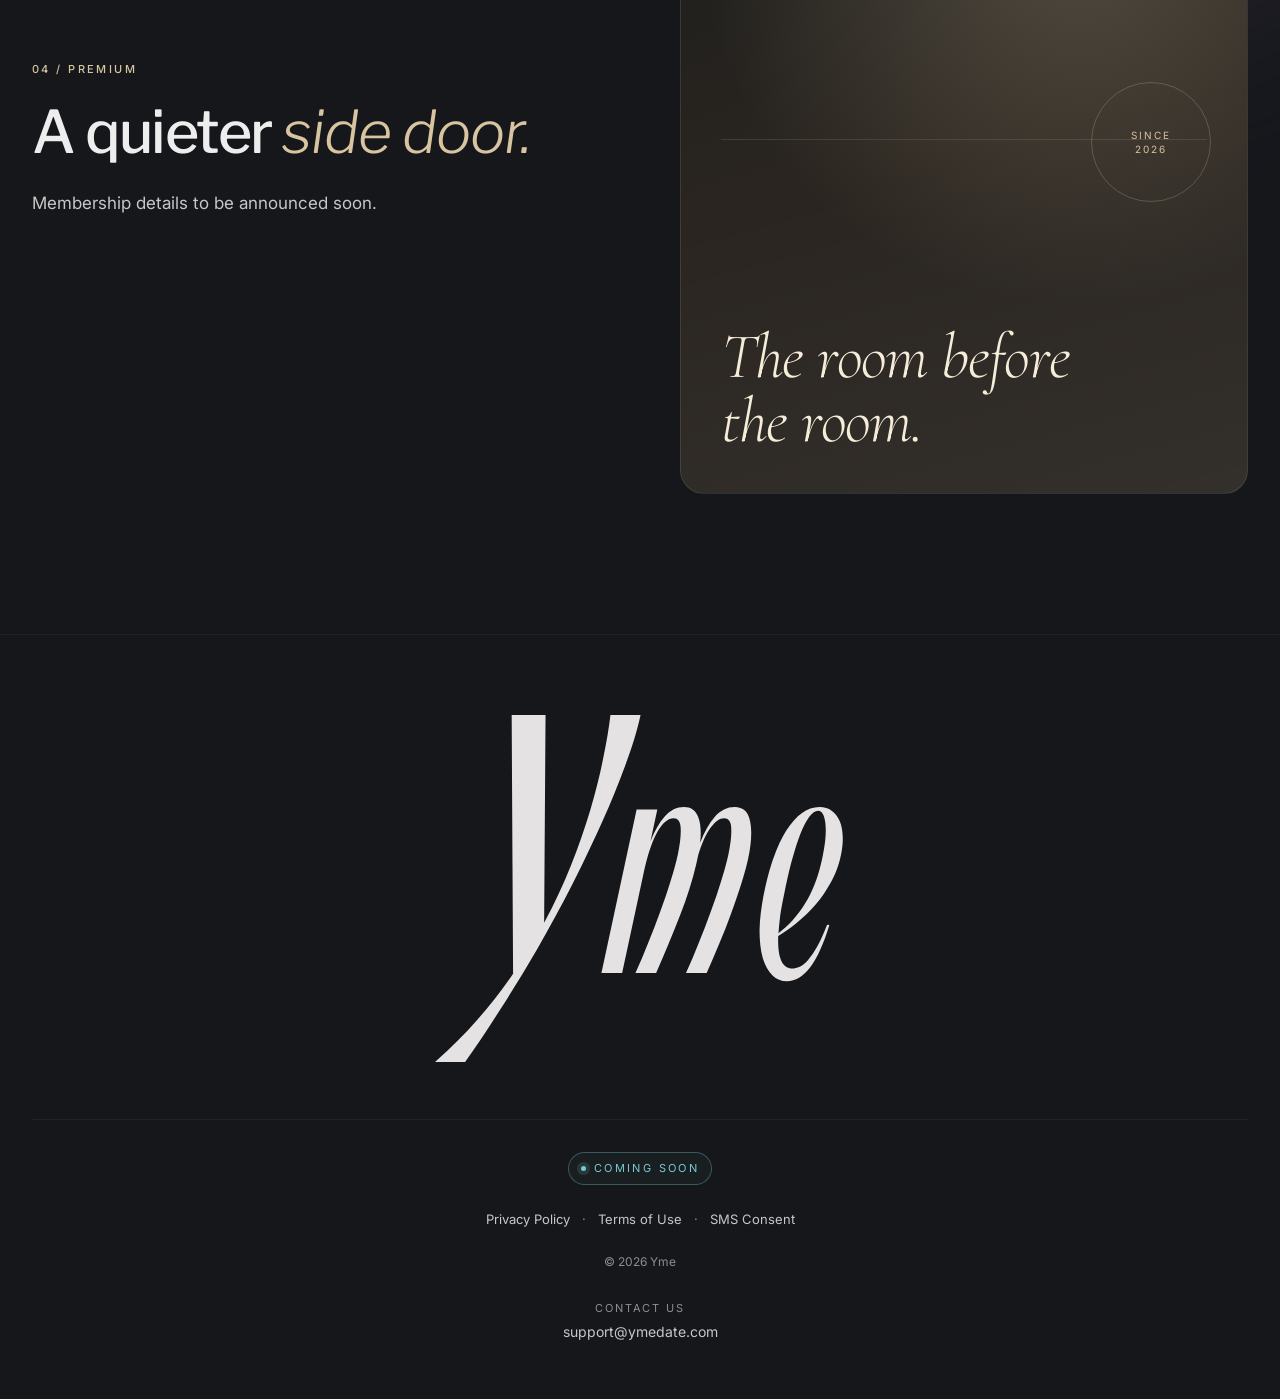
==== commit 7d2fd272: "legals edited" ====
--- a/index.html
+++ b/index.html
@@ -538,6 +538,8 @@
         <a href="privacy-policy.html">Privacy Policy</a>
         <span class="sep" aria-hidden="true">·</span>
         <a href="terms-of-use.html">Terms of Use</a>
+        <span class="sep" aria-hidden="true">·</span>
+        <a href="sms-consent.html">SMS Consent</a>
       </nav>
       <span class="copy">© 2026 Yme</span>
       <div class="footer-contact">
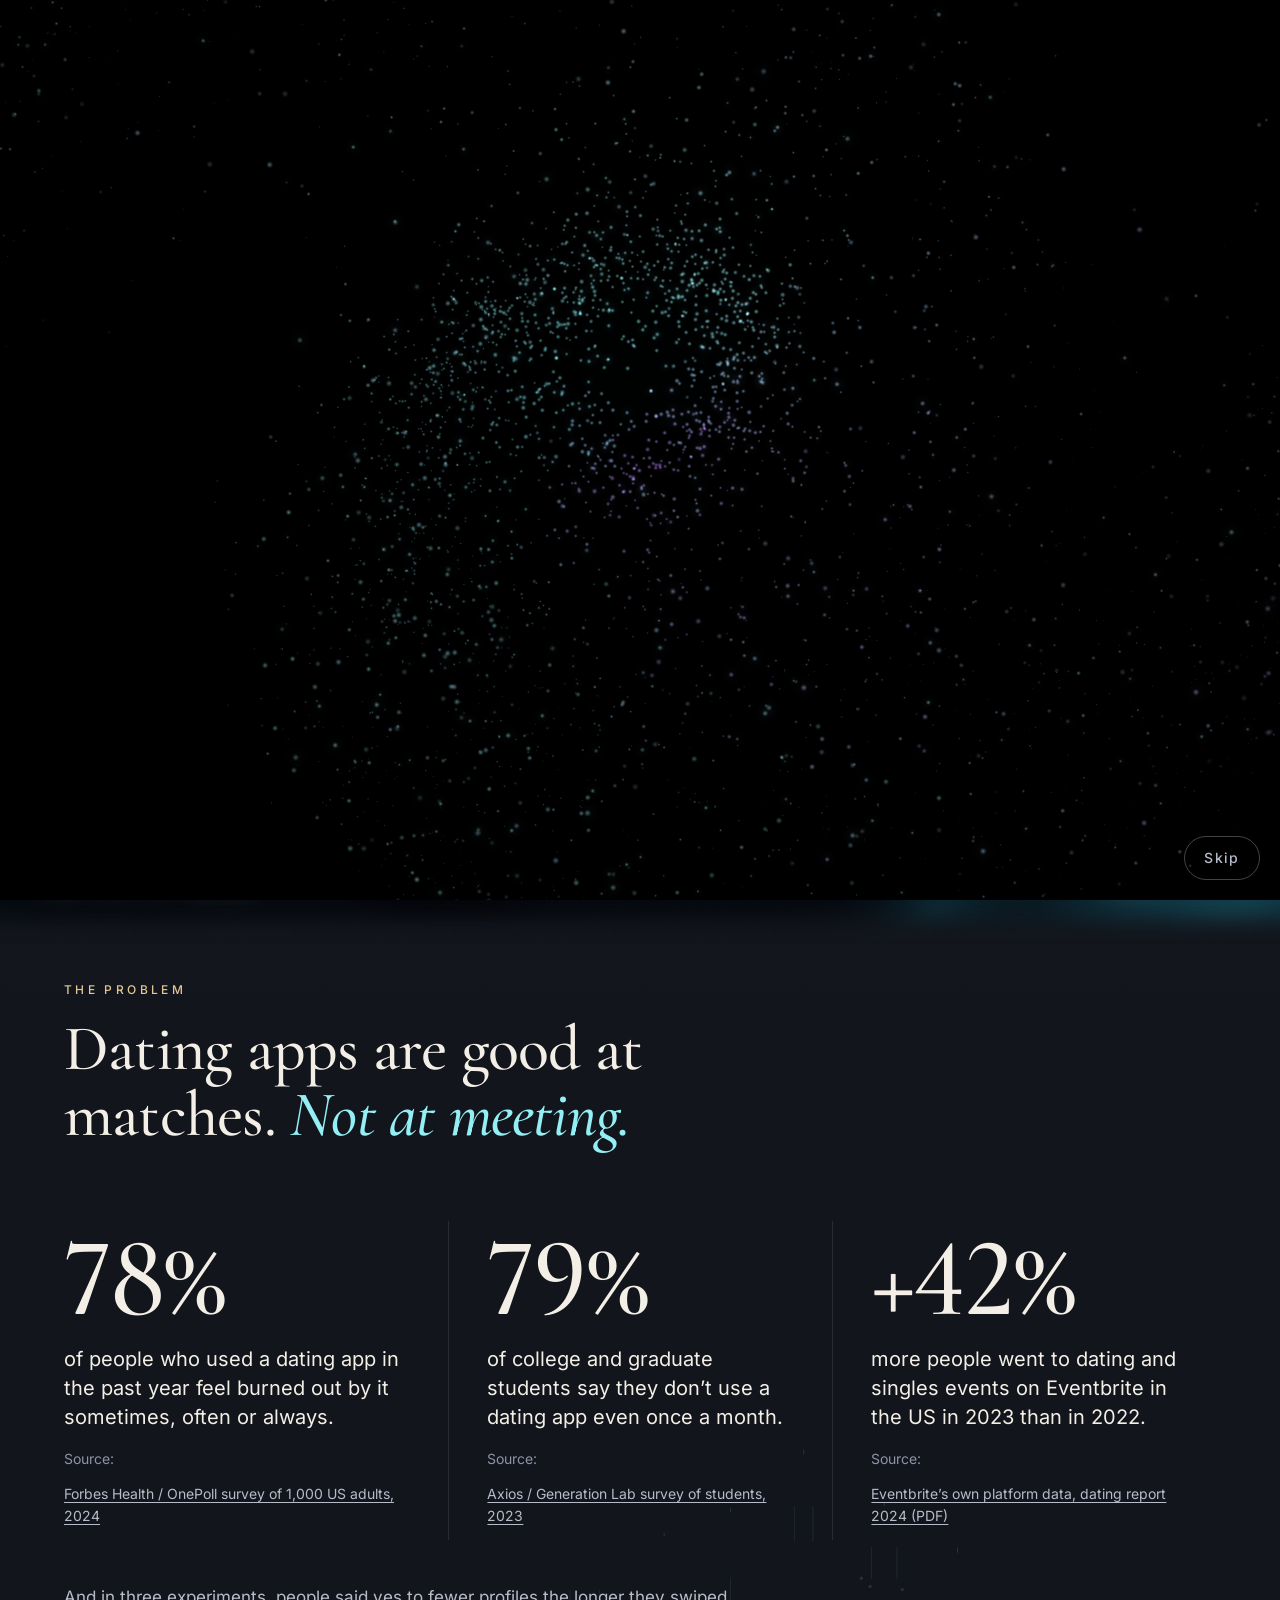
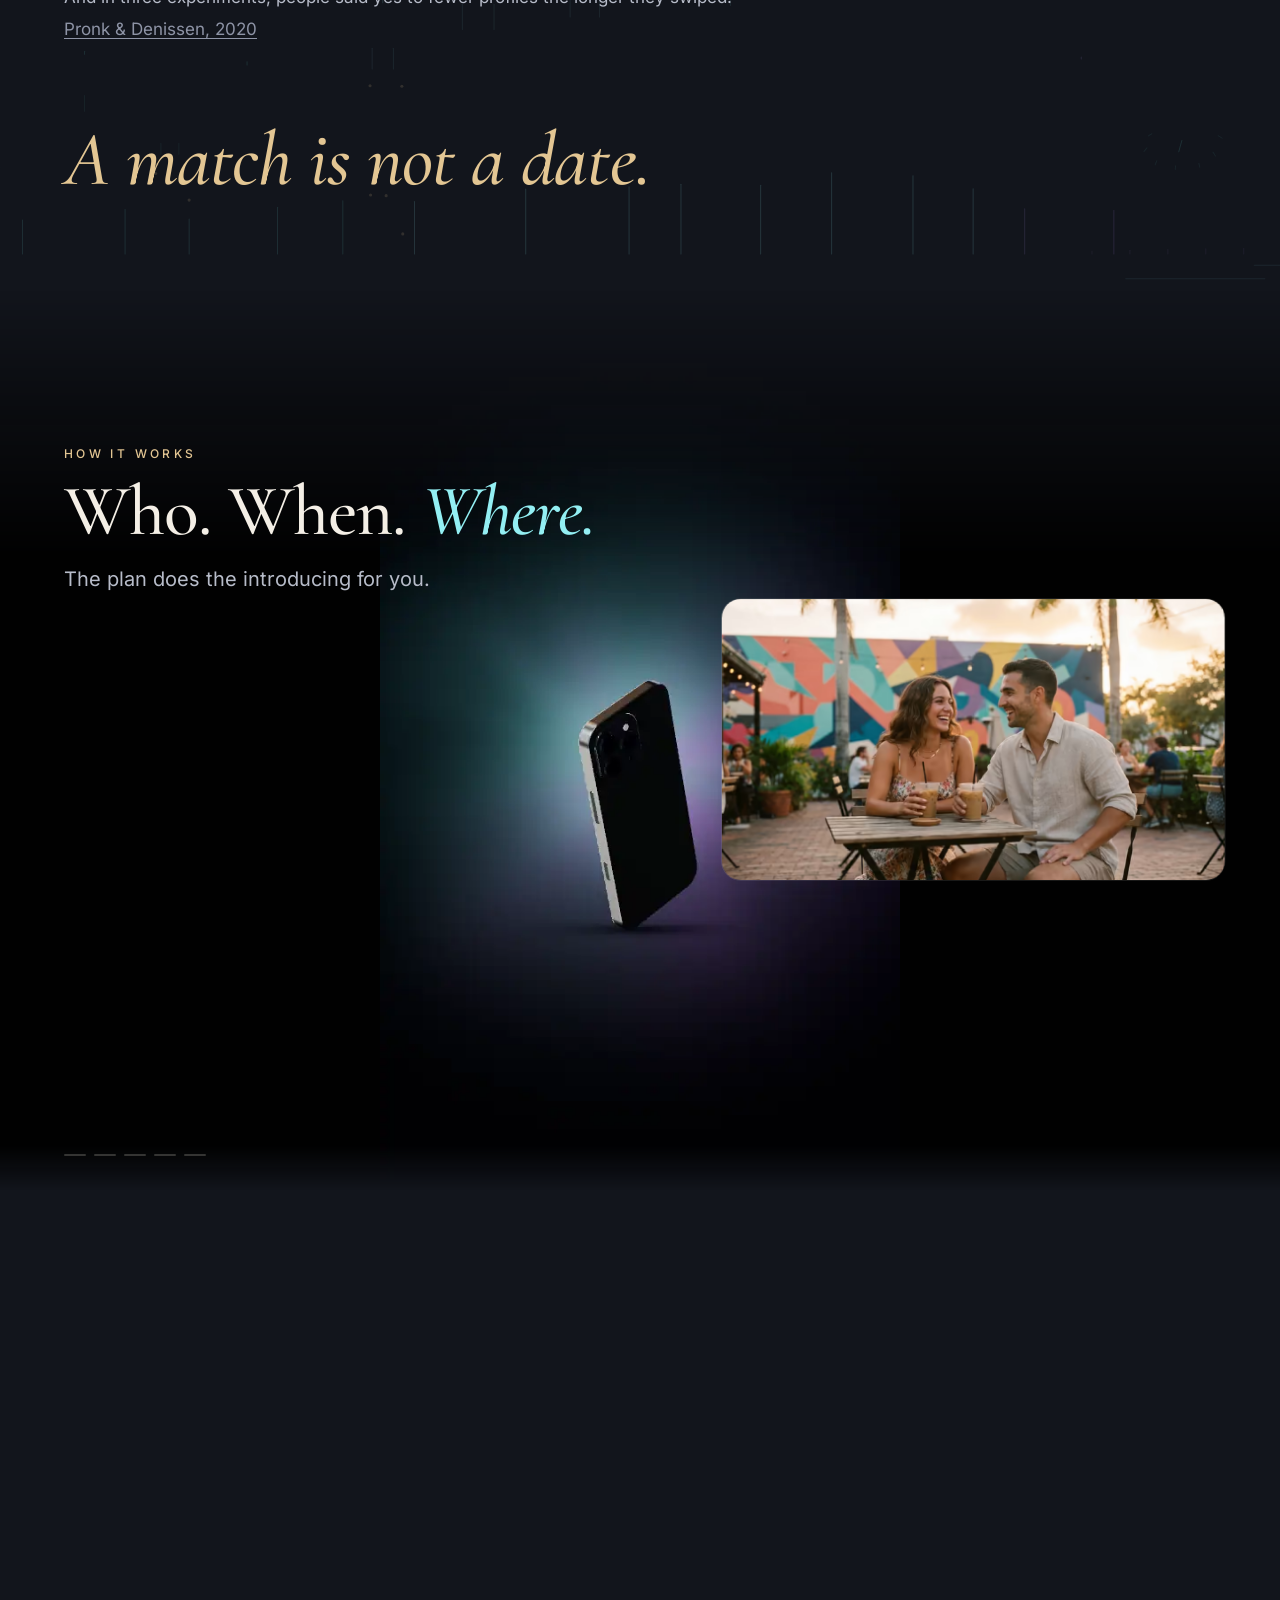
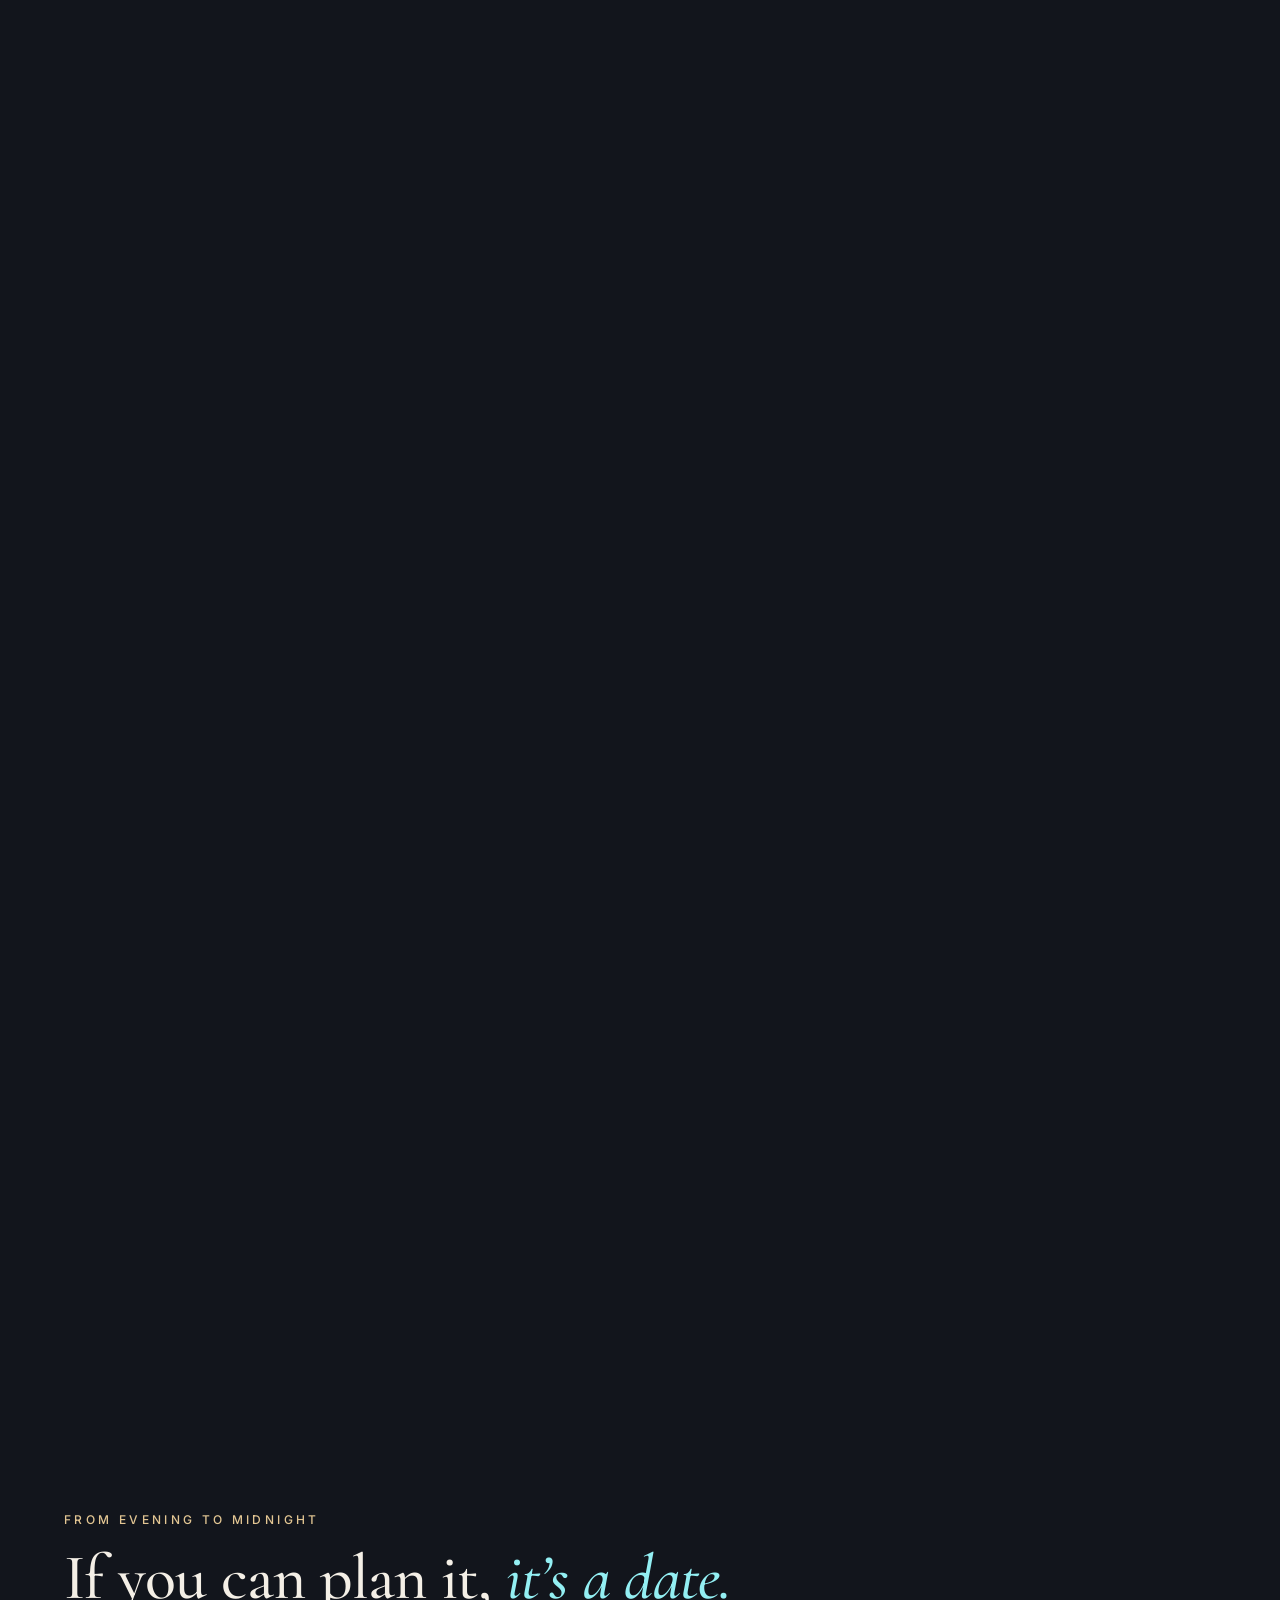
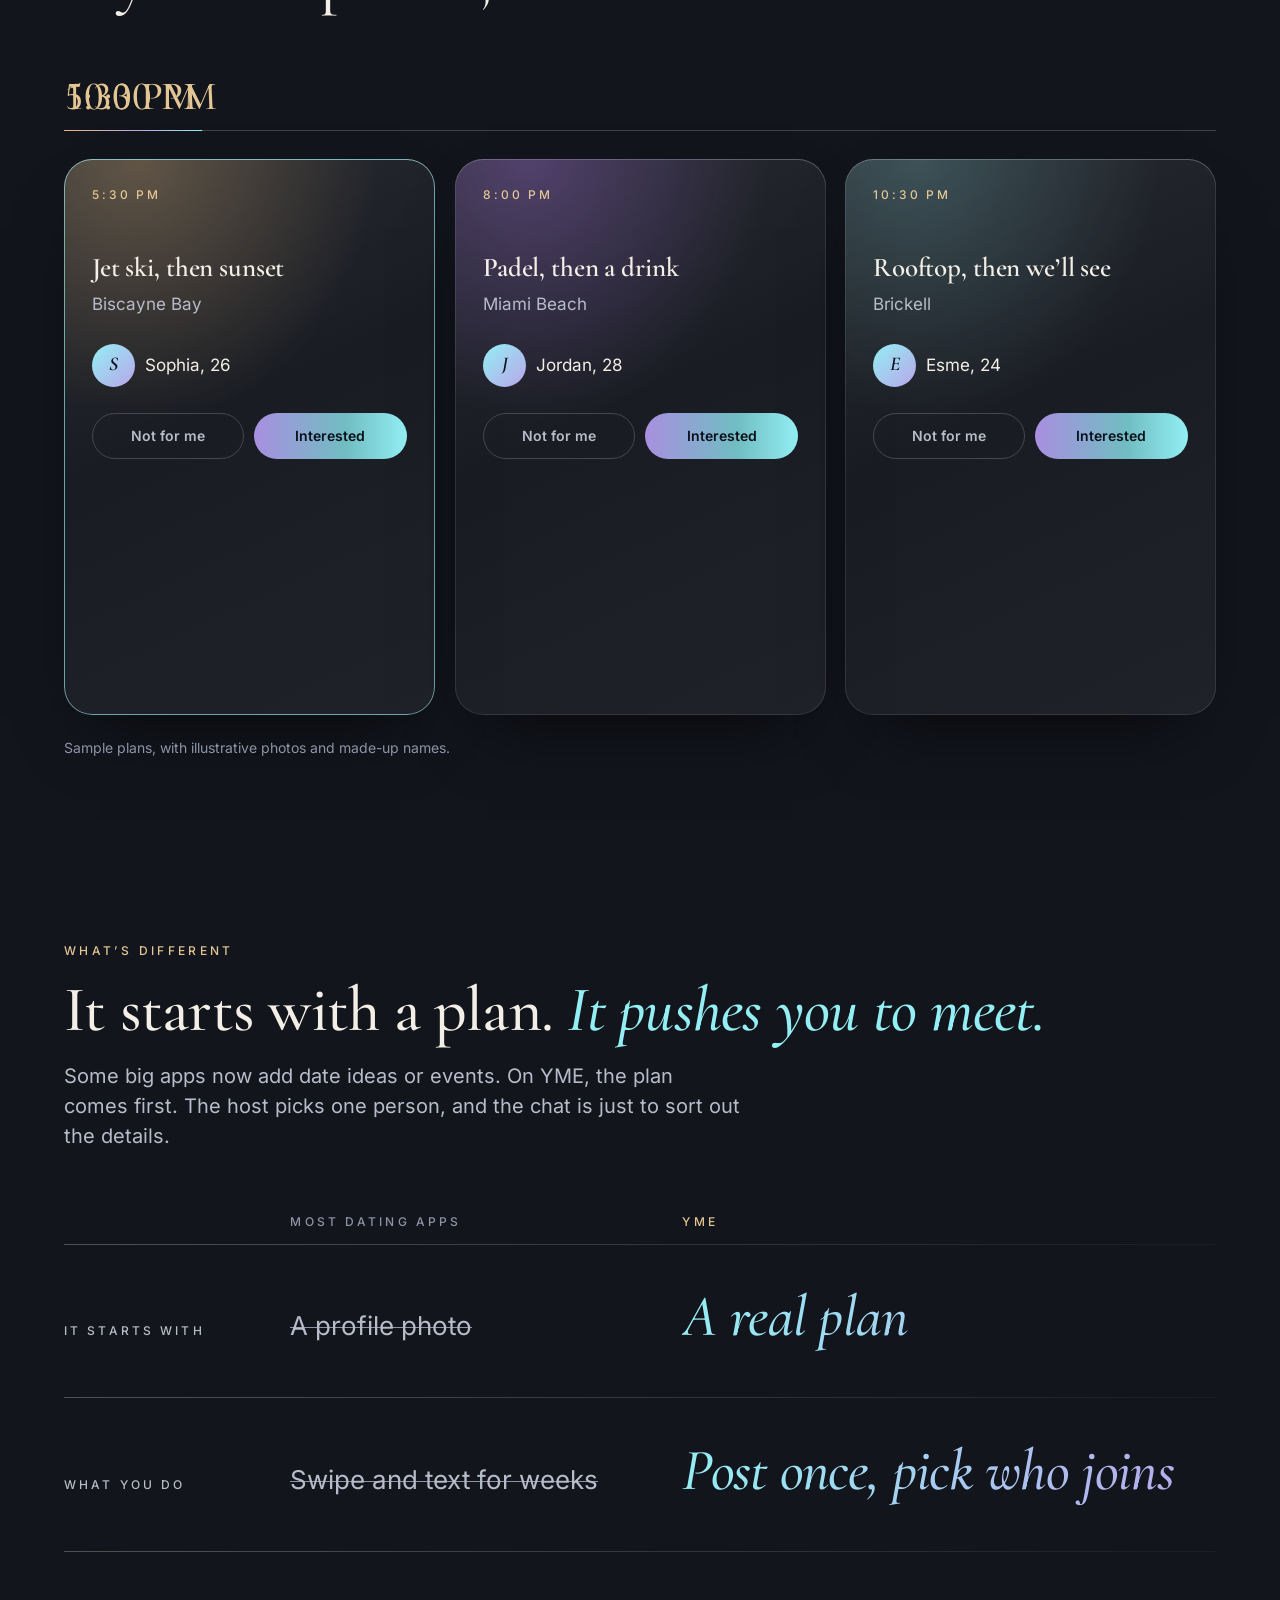
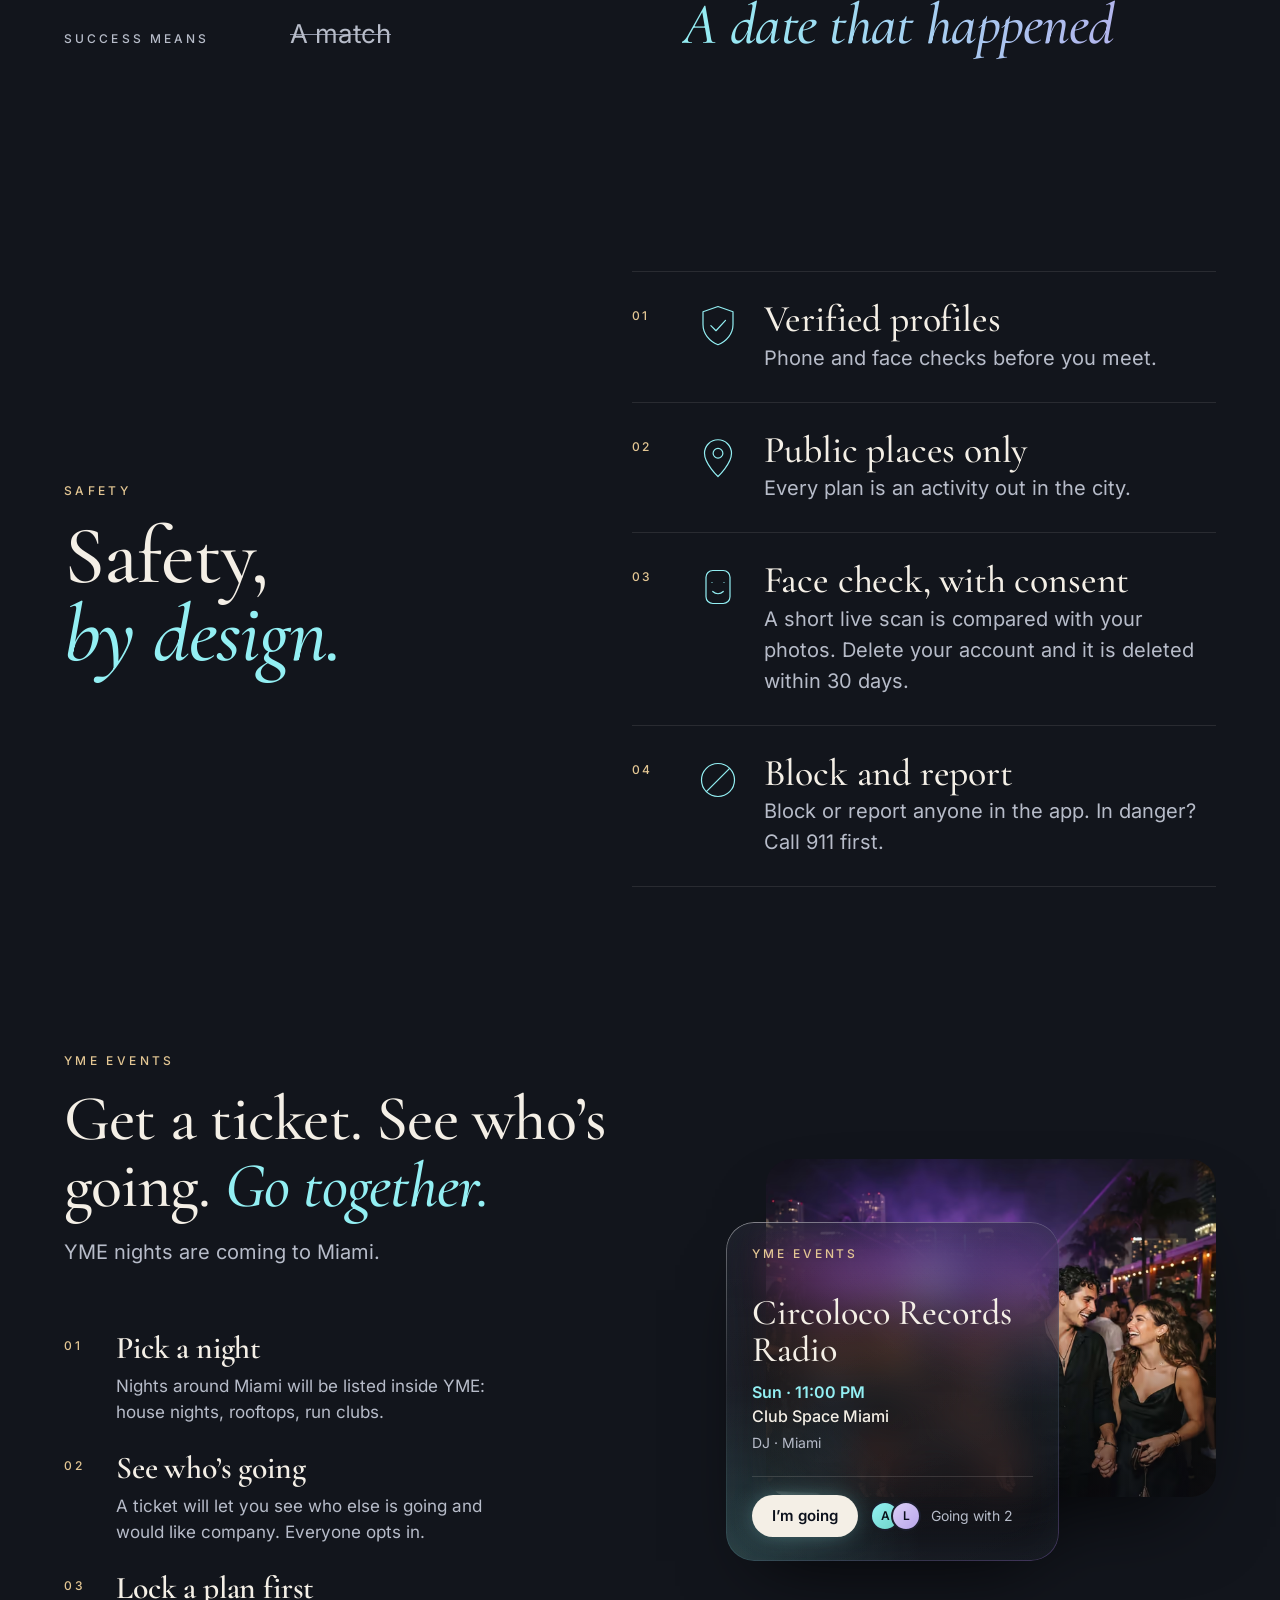
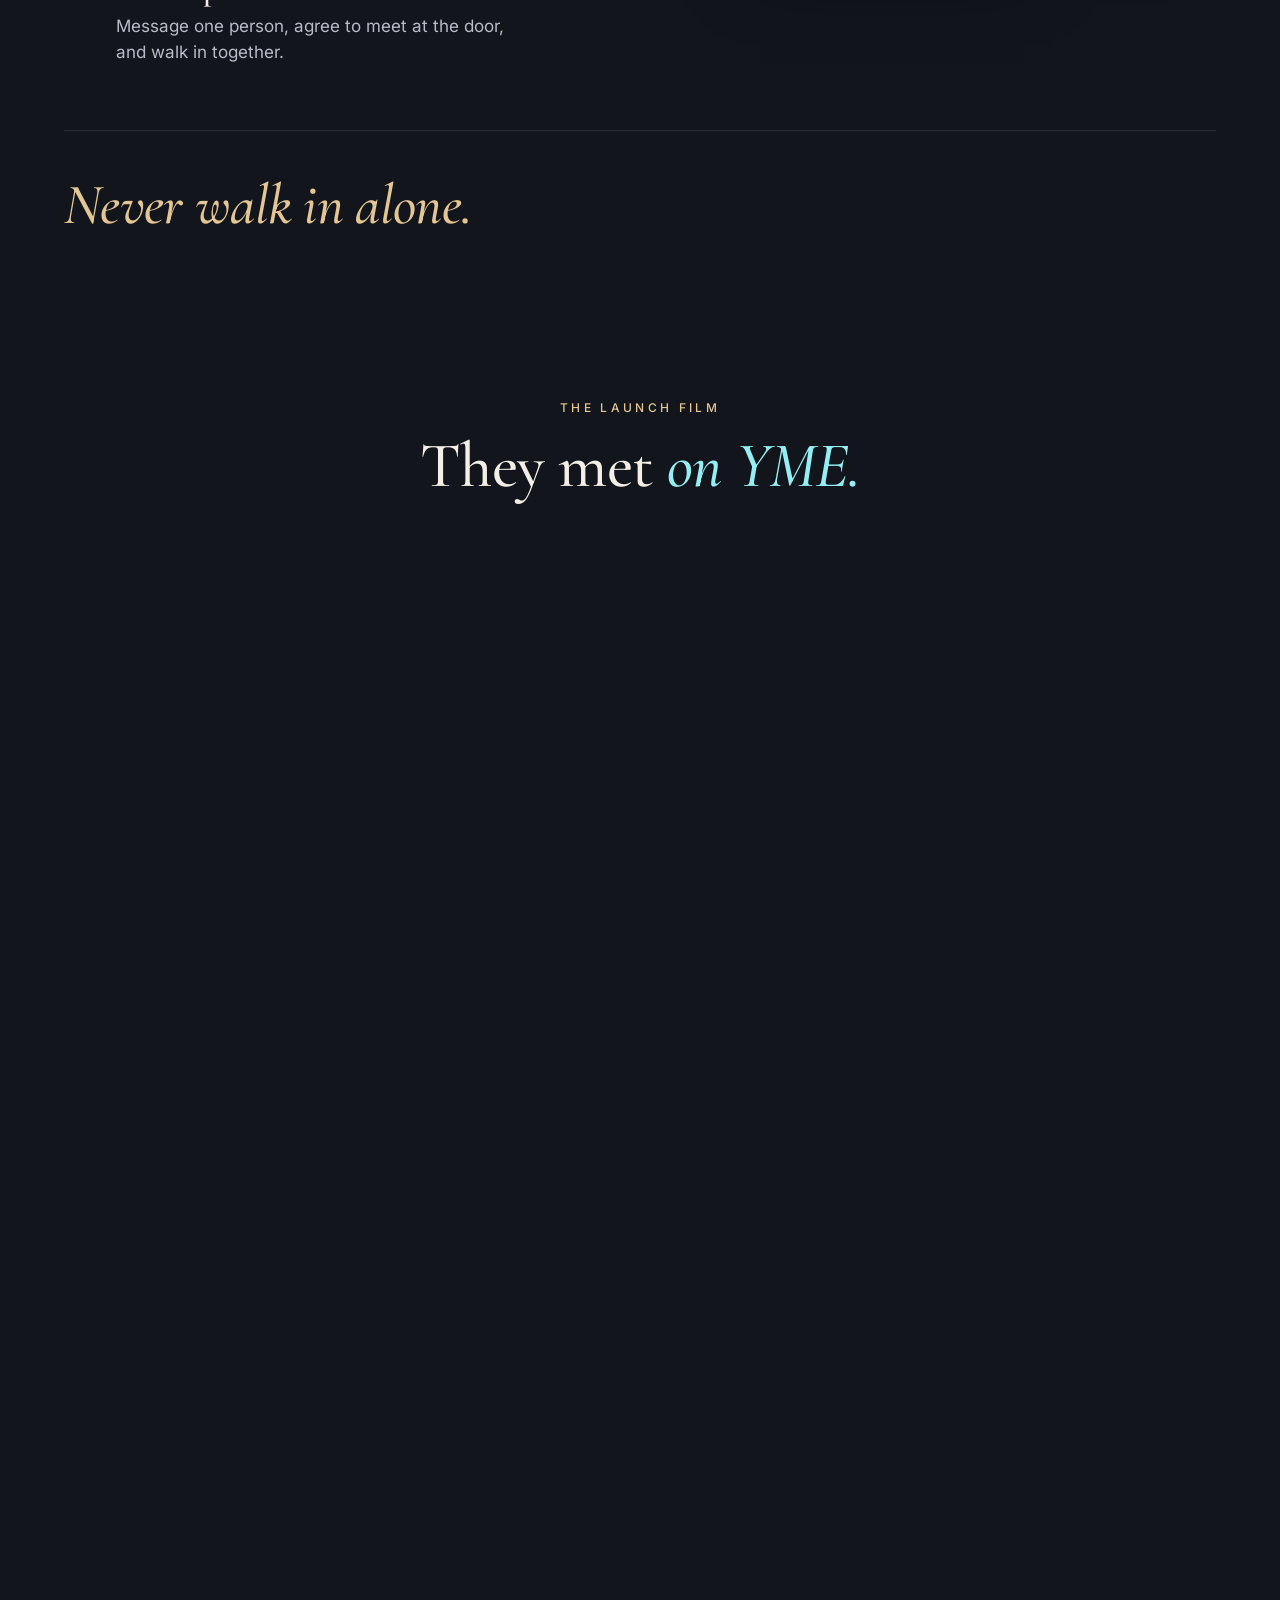
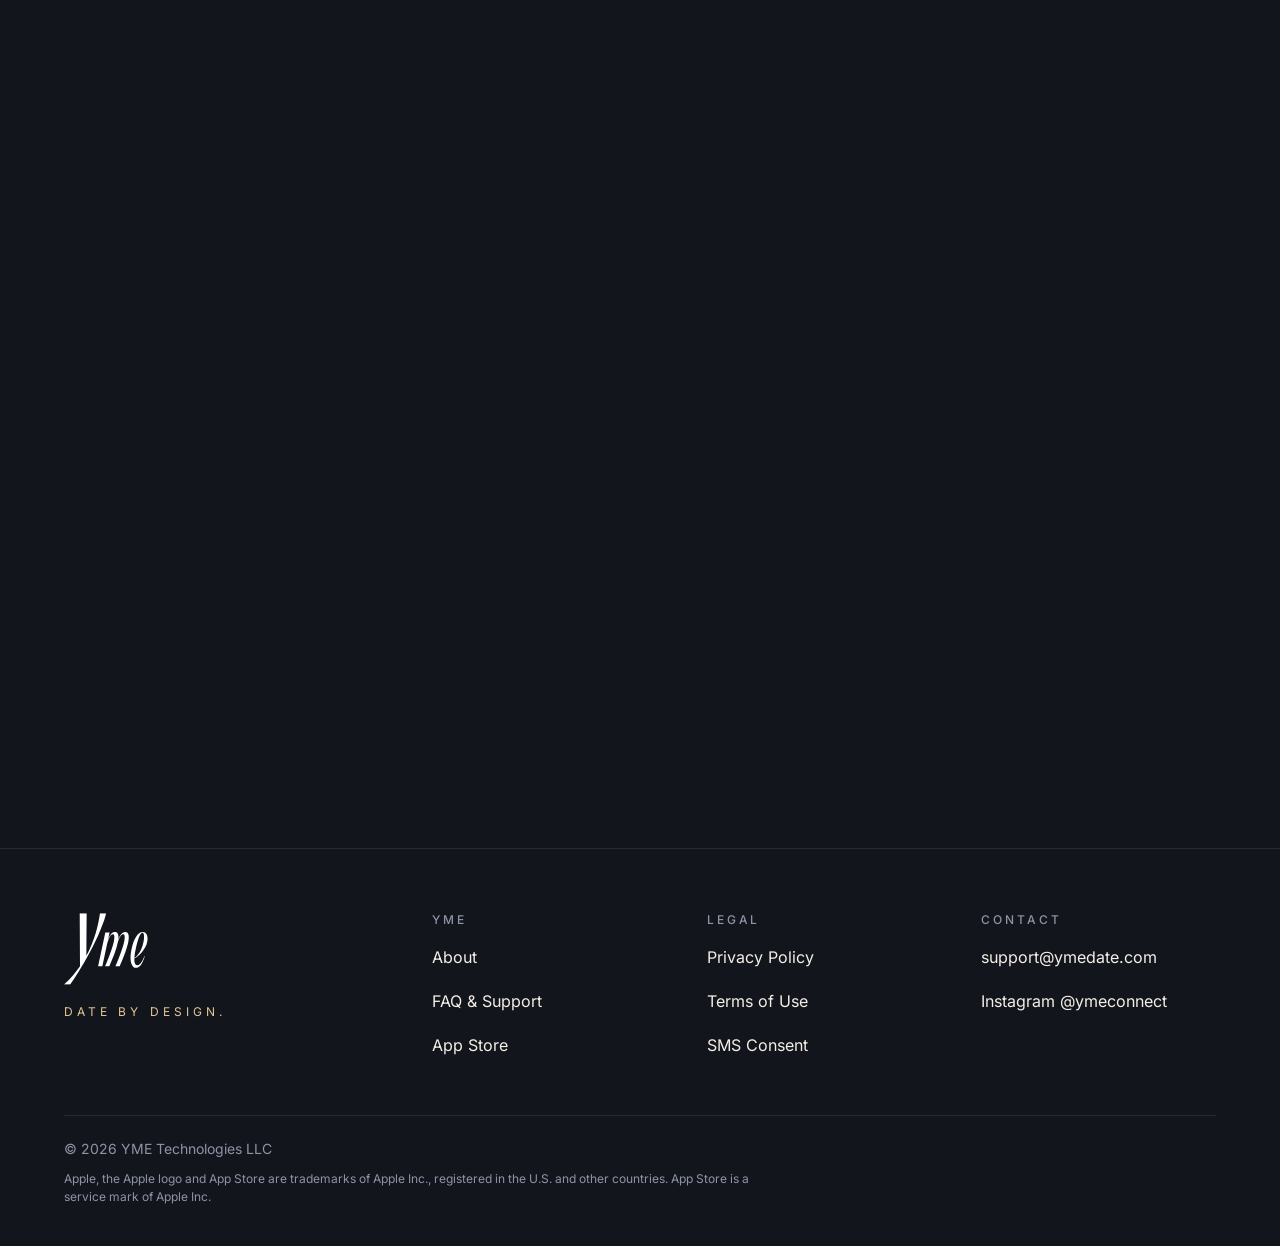
==== commit 2b683021: "New ymedate.com (YME website rebuild, founder approved 2026-11-23). Preview branch; main untouched. " ====
--- a/index.html
+++ b/index.html
@@ -1,651 +1,540 @@
 <!doctype html>
-<html lang="en">
+<html lang="en" data-intro>
 <head>
 <meta charset="utf-8">
 <meta name="viewport" content="width=device-width, initial-scale=1">
-<title>yme — meet through real plans</title>
-<meta name="description" content="yme — a different approach to connection. Meet through real plans: curated dinners, nights out and events. Launching in Miami.">
+<meta name="theme-color" content="#12151C">
+<meta name="color-scheme" content="dark">
+<meta name="apple-itunes-app" content="app-id=6798671574">
+<link rel="icon" type="image/png" sizes="32x32" href="/favicon-32.png">
+<link rel="icon" type="image/png" sizes="180x180" href="/touch-icon-180.png">
+<link rel="preload" href="/fonts/cormorant-garamond-latin-wght-normal.woff2" as="font" type="font/woff2" crossorigin>
+<script>(function(){var d=document.documentElement,c=d.classList,r=false;c.add('js');try{r=matchMedia('(prefers-reduced-motion: reduce)').matches}catch(e){}if(!r)c.add('motion-ok');if(d.hasAttribute('data-intro')){var m=r?'skip':'play',always=false,q=/[?&]intro=1/.test(location.search);var seen=function(s){try{return !!window[s].getItem('yme-intro')}catch(e){return false}};if(!always&&!q&&(seen('localStorage')||seen('sessionStorage')))m='skip';if(/[?&]intro=0/.test(location.search))m='skip';c.add('intro-'+m)}})();</script>
+
+<title>YME: Date by design. The Miami dating app where you post the plan first.</title>
+<meta name="description" content="YME is the Miami dating app where you post the plan first: the activity, the time, the place. Pick who joins and meet in person. Less swiping. More showing up.">
 <link rel="canonical" href="https://ymedate.com/">
-<meta name="theme-color" content="#15171b">
-
-<!-- Favicons -->
-<link rel="icon" href="assets/favicon.ico" sizes="any">
-<link rel="icon" type="image/png" sizes="32x32" href="assets/favicon-32.png">
-<link rel="apple-touch-icon" href="assets/apple-touch-icon.png">
-
-<!-- Open Graph (Facebook, iMessage, WhatsApp, LinkedIn) -->
 <meta property="og:type" content="website">
-<meta property="og:site_name" content="yme">
-<meta property="og:title" content="yme — meet through real plans">
-<meta property="og:description" content="A different approach to connection. Curated dinners, plans and nights out. Launching in Miami.">
+<meta property="og:site_name" content="YME">
+<meta property="og:title" content="YME: Date by design.">
+<meta property="og:description" content="The Miami dating app where you post the plan first and meet in person.">
 <meta property="og:url" content="https://ymedate.com/">
-<meta property="og:image" content="https://ymedate.com/assets/og-image.jpg">
+<meta property="og:image" content="https://ymedate.com/og-image.jpg">
 <meta property="og:image:width" content="1200">
 <meta property="og:image:height" content="630">
-<meta property="og:image:alt" content="yme — meet through real plans">
-
-<!-- Twitter / X -->
+<meta property="og:image:alt" content="YME: Every night, your city is full of plans. You’re just never in them.">
 <meta name="twitter:card" content="summary_large_image">
-<meta name="twitter:title" content="yme — meet through real plans">
-<meta name="twitter:description" content="A different approach to connection. Curated dinners, plans and nights out. Launching in Miami.">
-<meta name="twitter:image" content="https://ymedate.com/assets/og-image.jpg">
-
-<link rel="preconnect" href="https://fonts.googleapis.com">
-<link rel="preconnect" href="https://fonts.gstatic.com" crossorigin>
-<link href="https://fonts.googleapis.com/css2?family=Cormorant+Garamond:ital,wght@0,300;0,400;0,500;1,300;1,400;1,500&family=Libre+Franklin:ital,wght@0,300;0,400;0,500;0,600;1,300;1,400&family=Inter:wght@300;400;450;500;600&display=swap" rel="stylesheet">
-<style>
-  :root{
-    --bg: #15171b;          /* soft minimalist dark — lifted from black */
-    --bg-2:#1a1d22;
-    --ink: #ededed;
-    --ink-2:#c7c7c7;
-    --ink-3:#8e8e8e;
-    --line: rgba(237,237,237,0.10);
-    --line-2: rgba(237,237,237,0.05);
-    --accent: #79c9cf;       /* muted teal */
-    --accent-deep: #0e656c;
-    --warm: #d8c4a0;         /* sandstone accent for premium */
-    --glow1: rgba(121,201,207,.25);
-    --glow2: rgba(14,101,108,.4);
-    --card: #1c1f24;
-    --card-2:#22262c;
-    --radius-lg: 28px;
-    --radius-md: 18px;
-    --radius-sm: 12px;
-    --container: 1280px;
-  }
-  *{box-sizing:border-box}
-  html,body{margin:0;padding:0;background:var(--bg);color:var(--ink);font-family:'Inter','Helvetica Neue',Helvetica,Arial,sans-serif;-webkit-font-smoothing:antialiased;text-rendering:optimizeLegibility}
-  body{font-size:16px;line-height:1.55;overflow-x:hidden}
-  a{color:inherit;text-decoration:none}
-  button{font:inherit;color:inherit;border:none;background:none;cursor:pointer}
-  img,svg{display:block;max-width:100%}
-  ::selection{background:var(--accent);color:#0c1112}
-
-  /* Type roles */
-  .t-script{font-family:'Cormorant Garamond',serif;font-style:italic;font-weight:300;letter-spacing:-0.01em}
-  .t-display{font-family:'Libre Franklin',sans-serif;font-weight:500;letter-spacing:-0.025em;line-height:1.02}
-  .t-display-i{font-family:'Libre Franklin',sans-serif;font-style:italic;font-weight:300;letter-spacing:-0.02em}
-  .t-eyebrow{font-family:'Inter',sans-serif;font-weight:500;font-size:11px;letter-spacing:0.22em;text-transform:uppercase;color:var(--ink-3)}
-  .t-body{color:var(--ink-2);font-weight:400}
-
-  /* Container */
-  .wrap{max-width:var(--container);margin:0 auto;padding:0 32px}
-  @media (max-width:720px){.wrap{padding:0 22px}}
-
-  /* Buttons */
-  .btn{display:inline-flex;align-items:center;gap:10px;padding:14px 22px;border-radius:999px;font-weight:500;font-size:14px;letter-spacing:0.01em;transition:transform .35s cubic-bezier(.2,.7,.2,1),background .25s, color .25s, border-color .25s}
-  .btn-primary{background:var(--ink);color:#0e1314}
-  .btn-primary:hover{transform:translateY(-1px)}
-  .btn-ghost{border:1px solid var(--line);color:var(--ink)}
-  .btn-ghost:hover{border-color:var(--ink-2)}
-  .btn .arrow{display:inline-block;transition:transform .3s ease}
-  .btn:hover .arrow{transform:translateX(4px)}
-
-  /* Section padding */
-  section{position:relative}
-  .pad-y{padding:140px 0}
-  @media (max-width:900px){.pad-y{padding:96px 0}}
-  @media (max-width:600px){.pad-y{padding:72px 0}}
-
-  /* Soft orb */
-  .orb{position:absolute;border-radius:50%;filter:blur(70px);opacity:.5;pointer-events:none;z-index:0}
-  .orb-teal{background:radial-gradient(circle at 50% 50%, rgba(121,201,207,.5), rgba(14,101,108,.15) 60%, transparent 75%)}
-  .orb-warm{background:radial-gradient(circle at 50% 50%, rgba(216,196,160,.35), rgba(140,94,184,.1) 55%, transparent 75%)}
-
-  /* Reveal on scroll (subtle, additive — visible if JS never runs) */
-  .reveal{opacity:1;transform:none;transition:opacity .9s ease, transform .9s cubic-bezier(.2,.7,.2,1)}
-  .reveal-hidden{opacity:0;transform:translateY(18px)}
-  .reveal.in{opacity:1;transform:none}
-  @media (prefers-reduced-motion: reduce){
-    .reveal,.reveal-hidden{opacity:1 !important;transform:none !important}
-  }
-
-  /* Cards */
-  .card{background:linear-gradient(180deg, rgba(255,255,255,0.02), rgba(255,255,255,0)) , var(--card);border:1px solid var(--line);border-radius:var(--radius-lg);transition:border-color .3s ease, transform .5s cubic-bezier(.2,.7,.2,1), background .3s}
-  .card:hover{border-color:rgba(121,201,207,.35);transform:translateY(-3px)}
-
-  /* Coming soon pill */
-  .pill{display:inline-flex;align-items:center;gap:8px;font-size:11px;letter-spacing:.22em;text-transform:uppercase;color:var(--accent);padding:7px 12px;border:1px solid rgba(121,201,207,.35);border-radius:999px;background:rgba(121,201,207,.04)}
-  .pill .dot{width:5px;height:5px;border-radius:50%;background:var(--accent);box-shadow:0 0 0 4px rgba(121,201,207,.15)}
-
-  /* Index numerals */
-  .num-rail{font-family:'Libre Franklin',sans-serif;font-weight:300;font-size:13px;color:var(--ink-3);letter-spacing:.18em}
-
-  /* ── Header / Nav ─────────────────────────────────────────── */
-  .site-header{position:fixed;top:0;left:0;right:0;z-index:50;
-    transition:background .35s ease, backdrop-filter .35s ease, border-color .35s ease;
-    background:transparent;border-bottom:1px solid transparent}
-  .site-header.scrolled{background:rgba(20,25,26,.72);
-    -webkit-backdrop-filter:blur(18px) saturate(140%);backdrop-filter:blur(18px) saturate(140%);
-    border-bottom:1px solid var(--line-2)}
-  .header-bar{display:flex;justify-content:space-between;align-items:center;height:78px;transition:height .35s ease}
-  .site-header.scrolled .header-bar{height:64px}
-  .brand{display:inline-flex;align-items:center;line-height:0}
-  .brand img{height:32px;width:auto;filter:invert(1)}
-  .desktop-nav{display:flex;gap:36px}
-  .nav-link{font-size:13px;color:var(--ink-2);font-weight:450;letter-spacing:.01em;position:relative;padding:6px 0}
-  .nav-link::after{content:'';position:absolute;left:0;right:0;bottom:0;height:1px;background:var(--ink);transform-origin:left;transform:scaleX(0);transition:transform .4s cubic-bezier(.2,.7,.2,1)}
-  .nav-link:hover{color:var(--ink)}
-  .nav-link:hover::after{transform:scaleX(1)}
-  .menu-btn{display:none;width:38px;height:38px;border-radius:50%;border:1px solid var(--line);align-items:center;justify-content:center}
-  .mobile-menu{background:rgba(20,25,26,.95);-webkit-backdrop-filter:blur(20px);backdrop-filter:blur(20px);border-top:1px solid var(--line-2);padding:24px 22px 32px}
-  .mobile-menu a{display:block;padding:14px 0;font-size:18px;font-family:'Libre Franklin',sans-serif;font-weight:400;letter-spacing:-.015em;color:var(--ink);border-bottom:1px solid var(--line-2)}
-  @media (max-width:780px){
-    .desktop-nav{display:none !important}
-    .menu-btn{display:inline-flex !important}
-  }
-
-  /* ── Hero ─────────────────────────────────────────────────── */
-  .hero{padding-top:170px;padding-bottom:120px;position:relative;overflow:hidden}
-  .hero-grid{display:grid;grid-template-columns:1.05fr 0.95fr;gap:80px;align-items:center}
-  .hero-logo{width:clamp(260px, 32vw, 420px);height:auto;display:block;filter:drop-shadow(0 30px 60px rgba(121,201,207,.25))}
-  .hero-headline{font-family:'Cormorant Garamond',serif;font-style:italic;font-weight:300;
-    font-size:clamp(32px, 4.2vw, 60px);margin:0 0 44px;max-width:22ch;line-height:1.05;letter-spacing:-.02em;color:var(--ink)}
-  .hero-headline .accent{color:var(--accent)}
-  .hero-cta{display:flex;gap:14px;flex-wrap:wrap;margin-bottom:60px}
-  .hero-foot{display:flex;gap:42px;padding-top:36px;border-top:1px solid var(--line-2);flex-wrap:wrap;align-items:center}
-  .hero-foot .badge{display:inline-flex;align-items:center;gap:10px;font-size:12px;color:var(--ink-3);letter-spacing:.18em;text-transform:uppercase}
-  .hero-foot .badge .dot{width:6px;height:6px;border-radius:50%;background:var(--accent);box-shadow:0 0 0 4px var(--glow1)}
-  .hero-mock{display:flex;justify-content:center;will-change:transform}
-  @media (max-width:980px){.hero-grid{grid-template-columns:1fr !important;gap:60px !important}}
-
-  /* ── Section head ─────────────────────────────────────────── */
-  .section-head{display:grid;grid-template-columns:1fr 1.4fr;gap:60px;align-items:end}
-  .section-head h2{font-size:clamp(36px, 4.6vw, 64px);margin:0;letter-spacing:-0.025em}
-  .section-head .intro{font-size:17px;color:var(--ink-2);max-width:54ch;margin:0 0 6px}
-  @media (max-width:880px){.section-head{grid-template-columns:1fr !important;gap:24px !important}}
-
-  /* ── How it works ─────────────────────────────────────────── */
-  .bordered-top{border-top:1px solid var(--line-2)}
-  .how-grid{display:grid;grid-template-columns:repeat(3, 1fr);gap:24px;margin-top:72px}
-  .how-card{padding:36px 32px 40px;position:relative;overflow:hidden;min-height:340px}
-  .how-card .card-glow{position:absolute;inset:0;background:radial-gradient(circle at 100% 0%, var(--glow1), transparent 60%);opacity:0;transition:opacity .6s ease;pointer-events:none}
-  .how-card:hover .card-glow{opacity:1}
-  .how-card .row{position:relative;display:flex;justify-content:space-between;align-items:flex-start;margin-bottom:60px}
-  .how-card h3{font-size:26px;margin:0 0 14px;letter-spacing:-0.02em}
-  .how-card p{font-size:15px;color:var(--ink-2);margin:0;max-width:32ch}
-  .step-icon{width:42px;height:42px;border-radius:50%;border:1px solid rgba(121,201,207,.33);display:grid;place-items:center;background:rgba(121,201,207,.06)}
-  @media (max-width:880px){.how-grid{grid-template-columns:1fr !important}}
-
-  /* ── Events ───────────────────────────────────────────────── */
-  .events-head{display:flex;justify-content:space-between;align-items:flex-end;flex-wrap:wrap;gap:24px;margin-bottom:60px}
-  .events-title{font-family:'Cormorant Garamond',serif;font-style:italic;font-size:clamp(36px, 4.6vw, 64px);margin:0;letter-spacing:-.02em;display:flex;align-items:baseline;gap:.2em;flex-wrap:wrap}
-  .events-title img{height:.95em;width:auto;filter:invert(1);transform:translateY(0.28em)}
-  .events-title .accent{color:var(--accent)}
-  .events-grid{display:grid;grid-template-columns:1fr;gap:20px;max-width:420px}
-  .event-card{padding:0;overflow:hidden;min-height:420px;display:flex;flex-direction:column}
-  .event-art{height:260px;position:relative;background:linear-gradient(140deg,#0e656c 0%,#79c9cf 60%,#d8c4a0 130%)}
-  .event-art .sheen{position:absolute;inset:0;background:radial-gradient(circle at 30% 30%, rgba(255,255,255,.18), transparent 50%)}
-  .event-art .tag{position:absolute;top:18px;left:18px;font-size:10px;letter-spacing:.24em;color:rgba(255,255,255,.78);border:1px solid rgba(255,255,255,.4);padding:5px 10px;border-radius:999px}
-  .event-art .soon{position:absolute;top:18px;right:18px;font-size:10px;letter-spacing:.22em;color:rgba(14,18,19,.85);background:rgba(255,255,255,.88);padding:5px 10px;border-radius:999px;font-weight:500}
-  .event-art .script{position:absolute;left:22px;bottom:22px;font-family:'Cormorant Garamond',serif;font-style:italic;font-size:42px;color:rgba(255,255,255,.92);letter-spacing:-.015em;line-height:1}
-  .event-body{padding:24px 26px 28px}
-  .event-meta{display:flex;justify-content:space-between;align-items:center;margin-bottom:16px;font-size:12px;color:var(--ink-3)}
-  .events-note{margin-top:48px;display:flex;align-items:center;gap:14px;color:var(--ink-3);font-size:13px}
-  .events-note .rule{width:24px;height:1px;background:var(--ink-3)}
-
-  /* ── Premium ──────────────────────────────────────────────── */
-  .premium-grid{display:grid;grid-template-columns:1fr 1fr;gap:80px;align-items:center}
-  .premium-grid h2{font-size:clamp(38px, 4.6vw, 68px);margin:0 0 28px}
-  .premium-grid h2 .side-door{color:var(--warm)}
-  .premium-grid .lede{font-size:17px;color:var(--ink-2);max-width:44ch;margin:0}
-  .member-card{position:relative;aspect-ratio:4 / 5;border-radius:24px;overflow:hidden;
-    background:linear-gradient(165deg, #1a1c1c 0%, #2a2520 50%, rgba(216,196,160,.19) 130%);border:1px solid var(--line)}
-  .member-card .mc-glow{position:absolute;inset:0;background:radial-gradient(circle at 70% 20%, rgba(216,196,160,.25), transparent 55%)}
-  .member-card .mc-id{position:absolute;left:40px;top:40px;font-size:11px;letter-spacing:.28em;color:var(--warm);font-weight:500}
-  .member-card .mc-line{position:absolute;left:40px;right:40px;bottom:40px;font-family:'Cormorant Garamond',serif;font-style:italic;font-weight:300;font-size:clamp(40px, 5vw, 72px);letter-spacing:-.015em;color:#f5ecd9;line-height:1;text-wrap:balance}
-  .member-card .mc-seal{position:absolute;right:36px;top:42%;width:120px;height:120px;border-radius:50%;border:1px solid rgba(216,196,160,.25);display:grid;place-items:center;color:var(--warm);font-size:10px;letter-spacing:.22em;text-align:center;line-height:1.4}
-  .member-card .mc-hair{position:absolute;left:40px;right:40px;top:50%;height:1px;background:rgba(216,196,160,.15)}
-  @media (max-width:980px){.premium-grid{grid-template-columns:1fr !important;gap:50px !important}}
-
-  /* ── Footer ───────────────────────────────────────────────── */
-  .site-footer{border-top:1px solid var(--line-2);padding:80px 0 56px;position:relative;overflow:hidden}
-  .footer-mark{text-align:center;margin-bottom:48px}
-  .footer-mark img{width:clamp(220px, 32vw, 420px);height:auto;display:inline-block;filter:invert(1)}
-  .footer-base{display:flex;flex-direction:column;align-items:center;gap:24px;padding-top:32px;border-top:1px solid var(--line-2)}
-  .footer-base .copy{font-size:12px;color:var(--ink-3)}
-  .footer-legal{display:flex;align-items:center;gap:12px;font-size:13px}
-  .footer-legal a{color:var(--ink-2);transition:color .25s}
-  .footer-legal a:hover{color:var(--ink)}
-  .footer-legal .sep{color:var(--ink-3)}
-  .footer-contact{display:flex;flex-direction:column;align-items:center;gap:4px;margin-top:4px}
-  .footer-contact .label{font-size:11px;letter-spacing:.18em;text-transform:uppercase;color:var(--ink-3)}
-  .footer-contact a{font-size:14px;color:var(--ink-2)}
-
-  /* ── Phone mockup ─────────────────────────────────────────── */
-  .phone{position:relative;width:360px;height:740px;margin:0 auto}
-  .phone .amb1{position:absolute;inset:-40px -60px;border-radius:50%;background:radial-gradient(closest-side, var(--glow1), transparent 70%);filter:blur(40px);opacity:.65;z-index:0}
-  .phone .amb2{position:absolute;left:-80px;top:40%;width:200px;height:200px;border-radius:50%;background:radial-gradient(closest-side, var(--glow2), transparent 70%);filter:blur(50px);opacity:.5;z-index:0}
-  .phone-shell{position:relative;z-index:1;width:360px;height:740px;border-radius:52px;background:linear-gradient(180deg, #2a3132, #181d1e);box-shadow:0 50px 120px -30px rgba(0,0,0,.7), 0 0 0 1.5px rgba(255,255,255,.05), inset 0 0 0 1.5px rgba(255,255,255,.04);padding:8px}
-  .phone-screen{position:relative;width:100%;height:100%;border-radius:46px;background:#0d1416;overflow:hidden}
-  .phone-notch{position:absolute;left:50%;top:18px;transform:translateX(-50%);width:116px;height:30px;background:#000;border-radius:18px;z-index:5}
-  .phone-content{padding:72px 18px 100px}
-  .profile-card{position:relative;height:340px;border-radius:24px;overflow:hidden}
-  .profile-bg{position:absolute;inset:0;border-radius:24px;opacity:0;transition:opacity 1s ease}
-  .profile-bg.active{opacity:1}
-  .profile-bg .pglow{position:absolute;inset:0}
-  .profile-bg .phi{position:absolute;inset:0;background:radial-gradient(circle at 50% 60%, rgba(255,255,255,.06), transparent 55%)}
-  .profile-badge{position:absolute;top:14px;right:14px;display:grid;place-items:center;z-index:2}
-  .profile-badge img{width:30px;height:30px;object-fit:contain}
-  .profile-name-wrap{position:absolute;left:20px;bottom:18px;z-index:2;height:34px}
-  .profile-name{position:absolute;left:0;bottom:0;font-family:'Cormorant Garamond',serif;font-style:italic;font-weight:400;font-size:26px;color:#f5f7f7;letter-spacing:-.01em;white-space:nowrap;opacity:0;transition:opacity 1s ease}
-  .profile-name.active{opacity:1}
-
-  .detail-card{margin-top:12px;border-radius:20px;padding:1.5px;background:linear-gradient(180deg, rgba(184,154,217,.45) 0%, rgba(121,201,207,.45) 100%);position:relative}
-  .detail-inner{border-radius:18.5px;background:#11181a;padding:16px 18px 18px;position:relative}
-  .detail-title-row{display:flex;justify-content:space-between;align-items:flex-start;min-height:32px;position:relative}
-  .detail-titles{position:relative;flex:1;min-height:30px}
-  .detail-title{position:absolute;left:0;top:0;font-family:'Cormorant Garamond',serif;font-style:italic;font-weight:400;font-size:22px;color:#ededed;letter-spacing:-.01em;opacity:0;transition:opacity .7s ease;white-space:nowrap}
-  .detail-title.active{opacity:1}
-  .detail-acticon{width:34px;height:34px;border-radius:50%;border:1px solid rgba(237,237,237,.25);display:grid;place-items:center;flex-shrink:0;position:relative}
-  .detail-acticon .ic{position:absolute;opacity:0;transition:opacity .7s ease}
-  .detail-acticon .ic.active{opacity:1}
-  .detail-row{display:flex;align-items:center;gap:8px;margin-top:12px;font-size:13px;color:#c7c7c7;min-height:18px;position:relative}
-  .detail-row.time{margin-top:8px}
-  .detail-row svg{flex-shrink:0}
-  .detail-vals{position:relative;flex:1;min-height:18px}
-  .detail-val{position:absolute;left:0;top:0;opacity:0;transition:opacity .7s ease;white-space:nowrap}
-  .detail-val.active{opacity:1}
-  .detail-val .dist{color:var(--accent);font-weight:500}
-  .detail-actions{display:flex;gap:10px;margin-top:14px}
-  .detail-actions button{flex:1;padding:10px 0;border-radius:999px;font-size:13px;font-weight:600;background:#fff;color:#0c1112;border:none;cursor:pointer}
-
-  .phone-nav{position:absolute;bottom:0;left:0;right:0;padding:12px 30px 20px;display:flex;justify-content:space-between;align-items:center;background:linear-gradient(180deg, transparent, rgba(13,20,22,.95) 50%)}
-  .side-btn{position:absolute;border-radius:2px;background:#3a4243}
-
-  /* Scale the whole phone mockup down on small screens so every element
-     (including no-wrap text like "· 5km away") stays in proportion and fits. */
-  @media (max-width:430px){
-    .phone{transform:scale(.88);transform-origin:top center;margin-bottom:-89px}
-  }
-  @media (max-width:380px){
-    .phone{transform:scale(.80);margin-bottom:-148px}
-  }
-  @media (max-width:340px){
-    .phone{transform:scale(.72);margin-bottom:-207px}
-  }
-</style>
+<meta name="twitter:title" content="YME: Date by design.">
+<meta name="twitter:description" content="The Miami dating app where you post the plan first and meet in person.">
+<meta name="twitter:image" content="https://ymedate.com/og-image.jpg">
+<link rel="preload" href="/fonts/cormorant-garamond-latin-wght-italic.woff2" as="font" type="font/woff2" crossorigin>
+<link rel="preload" as="image" type="image/avif" href="/img/blob-640.avif" imagesrcset="/img/blob-320.avif 320w, /img/blob-640.avif 640w, /img/blob-960.avif 960w" imagesizes="(min-width: 760px) min(54vw, 760px), 46vw" fetchpriority="high">
+  <script type="module" crossorigin src="/assets/index-BNv9jvvi.js"></script>
+  <link rel="modulepreload" crossorigin href="/assets/reveal-BWuPHfpm.js">
+  <link rel="stylesheet" crossorigin href="/assets/reveal-DLt8VEn7.css">
 </head>
 <body>
-
-<header class="site-header" id="siteHeader">
-  <div class="wrap header-bar">
-    <a href="#top" class="brand"><img src="assets/yme-wordmark.svg" alt="yme"></a>
-    <nav class="desktop-nav">
-      <a href="#how" class="nav-link">How It Works</a>
-      <a href="#events" class="nav-link">Events</a>
-      <a href="#premium" class="nav-link">Premium</a>
+<svg width="0" height="0" style="position:absolute" aria-hidden="true" focusable="false"><defs><symbol id="yme-wordmark" viewBox="0 0 137 117" fill="currentColor"><path d="M135.743 46.4937C135.113 49.8055 134.011 52.9145 132.437 55.8208C130.863 58.7271 129.069 61.363 127.054 63.7286C125.039 66.0265 122.93 68.0542 120.727 69.8115C118.586 71.5687 116.571 72.9881 114.682 74.0695C114.43 81.3689 116.004 85.0187 119.404 85.0187C120.16 85.0187 120.978 84.8159 121.86 84.4104C122.741 84.0049 123.654 83.2614 124.599 82.18C125.606 81.031 126.645 79.5103 127.715 77.6178C128.785 75.7254 129.887 73.2922 131.021 70.3184L131.776 70.4197C127.998 82.9911 123.276 89.2767 117.61 89.2767C115.721 89.2767 114.084 88.6008 112.699 87.2491C111.314 85.8297 110.244 83.8697 109.488 81.3689C108.796 78.8006 108.449 75.7254 108.449 72.1432C108.512 68.5611 108.984 64.5396 109.866 60.0788C110.747 55.618 111.818 51.5966 113.077 48.0144C114.336 44.3647 115.753 41.2895 117.327 38.7887C118.964 36.2204 120.695 34.2603 122.521 32.9086C124.41 31.5568 126.393 30.881 128.471 30.881C130.108 30.881 131.461 31.2865 132.532 32.0975C133.665 32.9086 134.546 34.0238 135.176 35.4431C135.806 36.8625 136.152 38.5184 136.215 40.4108C136.341 42.3033 136.183 44.3309 135.743 46.4937ZM114.777 73.157C118.051 70.7915 121.01 67.4797 123.654 63.2217C126.361 58.896 128.345 53.489 129.604 47.0006C130.485 42.7426 130.769 39.1942 130.454 36.3556C130.139 33.5169 129.321 32.0975 127.998 32.0975C127.054 32.0975 126.078 32.7734 125.071 34.1252C124.126 35.4093 123.15 37.268 122.143 39.7011C121.199 42.1343 120.254 45.0744 119.31 48.5213C118.365 51.9683 117.484 55.8208 116.666 60.0788C116.099 62.7147 115.658 65.1141 115.343 67.2769C115.092 69.4397 114.903 71.3998 114.777 73.157Z"/><path d="M67.3704 31.6643H74.2851L72.0131 42.3369C73.3302 38.8772 74.9108 36.103 76.7547 34.0142C78.6645 31.9254 80.8048 30.881 83.1756 30.881C85.4805 30.881 87.061 31.958 87.9171 34.1121C88.7733 36.2009 89.0037 39.1057 88.6086 42.8264C89.9257 39.3015 91.5392 36.4294 93.449 34.21C95.4246 31.9906 97.6308 30.881 100.067 30.881C102.965 30.881 104.71 32.4802 105.303 35.6787C105.961 38.812 105.731 43.0223 104.611 48.3096C104.019 50.9206 103.228 53.7928 102.241 56.926C101.253 60.0592 100.133 63.323 98.882 66.7174C97.6966 70.0464 96.3795 73.4082 94.9307 76.8025C93.5477 80.1316 92.1648 83.3627 90.7818 86.496H83.867C85.3159 83.2974 86.7317 79.9357 88.1147 76.4108C89.5635 72.8859 90.9135 69.361 92.1648 65.8362C93.4819 62.3113 94.6343 58.9169 95.6222 55.6531C96.6759 52.3241 97.499 49.2887 98.0917 46.5471C98.8161 42.957 99.1125 40.0848 98.9808 37.9307C98.9149 35.7114 98.1247 34.6017 96.61 34.6017C95.0953 34.6017 93.5807 35.6787 92.066 37.8328C90.5513 39.9216 89.1684 43.0222 87.9171 47.1346C86.6 53.5969 84.6244 60.1898 81.9902 66.9132C79.356 73.6366 76.6559 80.1642 73.89 86.496H66.9752C68.424 83.2974 69.8399 79.9357 71.2229 76.4108C72.6717 72.8859 74.0217 69.361 75.273 65.8362C76.5901 62.3113 77.7425 58.9169 78.7304 55.6531C79.784 52.3241 80.6072 49.2887 81.1999 46.5471C81.9243 42.957 82.2207 40.0848 82.089 37.9307C82.0231 35.7114 81.2328 34.6017 79.7182 34.6017C77.8742 34.6017 76.0632 36.1357 74.2851 39.2036C72.5729 42.2716 71.0912 46.6777 69.8399 52.422L62.53 86.496H55.6152L67.3704 31.6643Z"/><path d="M0 116.312C5.13451 111.807 9.84989 107.091 14.1461 102.166C18.4423 97.2414 22.4242 92.1069 26.0917 86.7628L25.6202 0H36.9371L36.4655 69.6303C39.9235 63.2383 42.9099 56.8464 45.4247 50.4544C47.9396 44.0625 50.0877 37.8801 51.8691 31.9073C53.6504 25.9345 55.065 20.2761 56.1129 14.932C57.2655 9.48313 58.1038 4.5058 58.6278 0H68.6872C67.6393 4.92494 65.9628 10.4786 63.6575 16.661C61.457 22.7386 58.8373 29.1829 55.7985 35.994C52.7597 42.8051 49.4066 49.8257 45.7391 57.056C42.0716 64.1814 38.2469 71.2545 34.265 78.2751C30.2831 85.191 26.1965 91.8973 22.0051 98.394C17.9184 104.891 13.9365 110.864 10.0595 116.312H0Z"/></symbol></defs></svg>
+
+<div class="intro" id="intro">
+  <div class="intro__bg"></div>
+  <canvas class="intro__canvas" aria-hidden="true"></canvas>
+  <img class="intro__logo" src="/img/blob-640.webp" width="640" height="553" alt="" decoding="async" fetchpriority="low">
+  <p class="intro__line"><span class="vh">YME: Date by design.</span><span class="intro__write" aria-hidden="true"><svg class="intro__wm" viewBox="0 0 137 117" aria-hidden="true" focusable="false"><path pathLength="1" d="M135.743 46.4937C135.113 49.8055 134.011 52.9145 132.437 55.8208C130.863 58.7271 129.069 61.363 127.054 63.7286C125.039 66.0265 122.93 68.0542 120.727 69.8115C118.586 71.5687 116.571 72.9881 114.682 74.0695C114.43 81.3689 116.004 85.0187 119.404 85.0187C120.16 85.0187 120.978 84.8159 121.86 84.4104C122.741 84.0049 123.654 83.2614 124.599 82.18C125.606 81.031 126.645 79.5103 127.715 77.6178C128.785 75.7254 129.887 73.2922 131.021 70.3184L131.776 70.4197C127.998 82.9911 123.276 89.2767 117.61 89.2767C115.721 89.2767 114.084 88.6008 112.699 87.2491C111.314 85.8297 110.244 83.8697 109.488 81.3689C108.796 78.8006 108.449 75.7254 108.449 72.1432C108.512 68.5611 108.984 64.5396 109.866 60.0788C110.747 55.618 111.818 51.5966 113.077 48.0144C114.336 44.3647 115.753 41.2895 117.327 38.7887C118.964 36.2204 120.695 34.2603 122.521 32.9086C124.41 31.5568 126.393 30.881 128.471 30.881C130.108 30.881 131.461 31.2865 132.532 32.0975C133.665 32.9086 134.546 34.0238 135.176 35.4431C135.806 36.8625 136.152 38.5184 136.215 40.4108C136.341 42.3033 136.183 44.3309 135.743 46.4937ZM114.777 73.157C118.051 70.7915 121.01 67.4797 123.654 63.2217C126.361 58.896 128.345 53.489 129.604 47.0006C130.485 42.7426 130.769 39.1942 130.454 36.3556C130.139 33.5169 129.321 32.0975 127.998 32.0975C127.054 32.0975 126.078 32.7734 125.071 34.1252C124.126 35.4093 123.15 37.268 122.143 39.7011C121.199 42.1343 120.254 45.0744 119.31 48.5213C118.365 51.9683 117.484 55.8208 116.666 60.0788C116.099 62.7147 115.658 65.1141 115.343 67.2769C115.092 69.4397 114.903 71.3998 114.777 73.157Z"/><path pathLength="1" d="M67.3704 31.6643H74.2851L72.0131 42.3369C73.3302 38.8772 74.9108 36.103 76.7547 34.0142C78.6645 31.9254 80.8048 30.881 83.1756 30.881C85.4805 30.881 87.061 31.958 87.9171 34.1121C88.7733 36.2009 89.0037 39.1057 88.6086 42.8264C89.9257 39.3015 91.5392 36.4294 93.449 34.21C95.4246 31.9906 97.6308 30.881 100.067 30.881C102.965 30.881 104.71 32.4802 105.303 35.6787C105.961 38.812 105.731 43.0223 104.611 48.3096C104.019 50.9206 103.228 53.7928 102.241 56.926C101.253 60.0592 100.133 63.323 98.882 66.7174C97.6966 70.0464 96.3795 73.4082 94.9307 76.8025C93.5477 80.1316 92.1648 83.3627 90.7818 86.496H83.867C85.3159 83.2974 86.7317 79.9357 88.1147 76.4108C89.5635 72.8859 90.9135 69.361 92.1648 65.8362C93.4819 62.3113 94.6343 58.9169 95.6222 55.6531C96.6759 52.3241 97.499 49.2887 98.0917 46.5471C98.8161 42.957 99.1125 40.0848 98.9808 37.9307C98.9149 35.7114 98.1247 34.6017 96.61 34.6017C95.0953 34.6017 93.5807 35.6787 92.066 37.8328C90.5513 39.9216 89.1684 43.0222 87.9171 47.1346C86.6 53.5969 84.6244 60.1898 81.9902 66.9132C79.356 73.6366 76.6559 80.1642 73.89 86.496H66.9752C68.424 83.2974 69.8399 79.9357 71.2229 76.4108C72.6717 72.8859 74.0217 69.361 75.273 65.8362C76.5901 62.3113 77.7425 58.9169 78.7304 55.6531C79.784 52.3241 80.6072 49.2887 81.1999 46.5471C81.9243 42.957 82.2207 40.0848 82.089 37.9307C82.0231 35.7114 81.2328 34.6017 79.7182 34.6017C77.8742 34.6017 76.0632 36.1357 74.2851 39.2036C72.5729 42.2716 71.0912 46.6777 69.8399 52.422L62.53 86.496H55.6152L67.3704 31.6643Z"/><path pathLength="1" d="M0 116.312C5.13451 111.807 9.84989 107.091 14.1461 102.166C18.4423 97.2414 22.4242 92.1069 26.0917 86.7628L25.6202 0H36.9371L36.4655 69.6303C39.9235 63.2383 42.9099 56.8464 45.4247 50.4544C47.9396 44.0625 50.0877 37.8801 51.8691 31.9073C53.6504 25.9345 55.065 20.2761 56.1129 14.932C57.2655 9.48313 58.1038 4.5058 58.6278 0H68.6872C67.6393 4.92494 65.9628 10.4786 63.6575 16.661C61.457 22.7386 58.8373 29.1829 55.7985 35.994C52.7597 42.8051 49.4066 49.8257 45.7391 57.056C42.0716 64.1814 38.2469 71.2545 34.265 78.2751C30.2831 85.191 26.1965 91.8973 22.0051 98.394C17.9184 104.891 13.9365 110.864 10.0595 116.312H0Z"/></svg><span class="intro__tag">: Date by design.</span></span></p>
+  <button class="intro__skip" type="button" id="intro-skip">Skip<span class="vh"> intro</span></button>
+</div>
+
+<a class="skip-link" href="#main">Skip to content</a>
+<header class="site-header" id="site-header">
+  <div class="container site-header__inner">
+    <a class="brand" href="/" aria-label="YME, home">
+      <picture><source type="image/avif" srcset="/img/blob-320.avif"><img class="brand__mark" src="/img/blob-320.webp" width="320" height="277" alt="" decoding="async"></picture>
+      <svg viewBox="0 0 137 117" aria-hidden="true" focusable="false"><use href="#yme-wordmark"/></svg>
+    </a>
+    <nav class="nav" aria-label="Primary">
+      <a href="/#how">How it works</a>
+      <a href="/#events">Events</a>
+      <a href="/about.html">About</a>
+      <a href="/faq.html">FAQ</a>
     </nav>
-    <button class="menu-btn" id="menuBtn" aria-label="Open menu" aria-expanded="false">
-      <svg width="16" height="16" viewBox="0 0 16 16"><path id="menuIcon" d="M2 4h12M2 8h12M2 12h12" stroke="#ededed" stroke-width="1.3" stroke-linecap="round"/></svg>
-    </button>
-  </div>
-  <div class="mobile-menu" id="mobileMenu" hidden>
-    <a href="#how">How It Works</a>
-    <a href="#events">Events</a>
-    <a href="#premium">Premium</a>
+    <a class="btn btn--primary btn--sm" href="https://apps.apple.com/us/app/yme-date-by-design/id6798671574" target="_blank" rel="noopener" data-magnetic>Download the app<span class="vh">, YME on the App Store (opens in a new tab)</span></a>
+    <button class="menu-toggle" type="button" aria-expanded="false" aria-controls="mobile-menu" aria-label="Menu"><span></span></button>
   </div>
 </header>
-
-<main>
-  <!-- ── Hero ───────────────────────────────────────────────── -->
-  <section id="top" class="hero">
-    <div class="orb orb-teal" style="width:720px;height:720px;top:-180px;left:-220px"></div>
-    <div class="orb orb-warm" style="width:520px;height:520px;top:200px;right:-180px"></div>
-
-    <div class="wrap" style="position:relative;z-index:2">
-      <div class="hero-grid">
-        <div>
-          <div class="reveal" style="margin-bottom:32px;margin-left:-12px">
-            <picture>
-              <source srcset="assets/yme-logo.webp" type="image/webp">
-              <img class="hero-logo" src="assets/yme-logo.png" alt="yme" width="420" height="420">
-            </picture>
+<nav class="mobile-menu" id="mobile-menu" aria-label="Mobile" hidden>
+  <a href="/#how">How it works</a>
+  <a href="/#events">Events</a>
+  <a href="/about.html">About</a>
+  <a href="/faq.html">FAQ</a>
+</nav>
+
+
+<div class="page">
+<div class="night" aria-hidden="true"></div>
+<main id="main">
+
+<section class="hero" id="top" aria-labelledby="hero-title">
+  <div class="hero__sky" aria-hidden="true"></div>
+  
+  <div class="hero__blob" aria-hidden="true">
+    <picture>
+      <source type="image/avif" srcset="/img/blob-320.avif 320w, /img/blob-640.avif 640w, /img/blob-960.avif 960w" sizes="(min-width: 760px) min(54vw, 760px), 46vw">
+      <img src="/img/blob-640.webp" srcset="/img/blob-320.webp 320w, /img/blob-640.webp 640w, /img/blob-960.webp 960w" sizes="(min-width: 760px) min(54vw, 760px), 46vw" width="640" height="554" alt="" fetchpriority="high" decoding="async">
+    </picture>
+  </div>
+  <div class="hero__lights hero__lights--far" aria-hidden="true"></div>
+  <div class="hero__lights hero__lights--mid" aria-hidden="true"></div>
+  <div class="hero__lights hero__lights--near" aria-hidden="true"></div>
+  <div class="hero__shade" aria-hidden="true"></div>
+
+  <div class="container hero__content">
+        <p class="hero__status" data-enter style="--i:0"><i aria-hidden="true"></i>Live in Miami. On the App Store.</p>
+    <h1 id="hero-title">Every night, your city is full of plans. <em>You’re just never in them.</em></h1>
+    <p class="hero__sub" data-enter style="--i:1">YME is the Miami dating app where you post the plan first and meet in person.</p>
+    <div class="hero__cta" data-enter style="--i:2">
+      <a class="btn btn--primary" href="https://apps.apple.com/us/app/yme-date-by-design/id6798671574" target="_blank" rel="noopener" data-magnetic>Post a date<span class="vh">, YME on the App Store (opens in a new tab)</span></a>
+      <a class="btn btn--ghost" href="#how"><span class="btn__label">How it works</span></a>
+    </div>
+    <p class="hero__safe" data-enter style="--i:3"><svg viewBox="0 0 64 64" aria-hidden="true"><path d="M32 6 52 13v17c0 12-8 22-20 27C20 52 12 42 12 30V13z"/><path d="m22.5 31.5 6.8 6.8L42 24.5"/></svg>You choose who comes, and you meet where the plan says.</p>
+  </div>
+  <div class="container hero__foot" data-enter style="--i:4">
+    <p class="hero__sig">YME: Date by design.</p>
+    <p class="hero__scroll" aria-hidden="true">Scroll</p>
+  </div>
+</section>
+
+<section class="section problem" id="problem" aria-labelledby="problem-title">
+  <div class="cityline" aria-hidden="true"><svg viewBox="0 0 1600 500" preserveAspectRatio="xMidYMax slice" focusable="false"><path pathLength="1" class="c2" style="--d:0.012" d="M36.0 432V349.5L93.0 335.9V432"/><path pathLength="1" class="c2" style="--d:0.035" d="M102.4 432V337.5L166.3 315.0V432"/><path pathLength="1" class="c2" style="--d:0.060" d="M175.6 432V345.9H181.9V320.5H246.7V345.9V432"/><path pathLength="1" class="c2" style="--d:0.060" d="M214.3 345.9v-36.0"/><path pathLength="1" class="c2" style="--d:0.091" d="M265.9 432V275.9H338.6V432"/><path pathLength="1" class="c2" style="--d:0.091" d="M302.3 275.9v-25.6"/><path pathLength="1" class="c2 f" style="--d:0.091" d="M302.3 426.0V289.9"/><path pathLength="1" class="c2" style="--d:0.122" d="M354.5 432V318.9H361.5V301.0H396.0V318.9V432"/><path pathLength="1" class="c2 f" style="--d:0.122" d="M370.7 426.0V332.9"/><path pathLength="1" class="c2 f" style="--d:0.122" d="M386.8 426.0V332.9"/><path pathLength="1" class="c2" style="--d:0.142" d="M412.4 432V287.4H420.6V261.1H475.2V287.4V432"/><path pathLength="1" class="c2" style="--d:0.142" d="M447.9 287.4v-27.8"/><path pathLength="1" class="c2" style="--d:0.169" d="M491.6 432V235.1L533.7 215.5V432"/><path pathLength="1" class="c1" style="--d:0.186" d="M541.0 432V233.6H597.9V432"/><path pathLength="1" class="c1" style="--d:0.186" d="M569.5 233.6v-30.0"/><path pathLength="1" class="c1 f" style="--d:0.186" d="M560.0 426.0V247.6"/><path pathLength="1" class="c1 f" style="--d:0.186" d="M579.0 426.0V247.6"/><path pathLength="1" class="c1" style="--d:0.211" d="M612.4 432V194.0H697.6V432"/><path pathLength="1" class="c1 f" style="--d:0.211" d="M640.8 426.0V208.0"/><path pathLength="1" class="c1 f" style="--d:0.211" d="M669.2 426.0V208.0"/><path pathLength="1" class="c1" style="--d:0.244" d="M710.9 432V181.7H790.2V432"/><path pathLength="1" class="c1 f" style="--d:0.244" d="M737.4 426.0V195.7"/><path pathLength="1" class="c1 f" style="--d:0.244" d="M763.8 426.0V195.7"/><path pathLength="1" class="c1" style="--d:0.275" d="M801.4 432V166.3H806.7V148.6H836.7V166.3V432"/><path pathLength="1" class="c1" style="--d:0.275" d="M821.7 166.3v-21.7"/><path pathLength="1" class="c1" style="--d:0.294" d="M854.2 432V170.1L908.1 155.5V432"/><path pathLength="1" class="c1" style="--d:0.294" d="M881.1 152.1v-29.8"/><path pathLength="1" class="c1 f" style="--d:0.294" d="M881.1 426.0V184.1"/><path pathLength="1" class="c1" style="--d:0.317" d="M921.7 432V106.3H971.7V432"/><path pathLength="1" class="c1" style="--d:0.317" d="M946.7 106.3v-36.6"/><path pathLength="1" class="c1 f" style="--d:0.317" d="M938.3 426.0V120.3"/><path pathLength="1" class="c1 f" style="--d:0.317" d="M955.0 426.0V120.3"/><path pathLength="1" class="c1" style="--d:0.338" d="M984.5 432V142.9H993.1V124.7H1044.6V142.9V432"/><path pathLength="1" class="c1" style="--d:0.338" d="M1018.8 142.9v-25.7"/><path pathLength="1" class="c1 f" style="--d:0.338" d="M1007.4 426.0V156.9"/><path pathLength="1" class="c1 f" style="--d:0.338" d="M1030.2 426.0V156.9"/><path pathLength="1" class="c1" style="--d:0.365" d="M1062.5 432V195.4H1070.5V167.8H1098.5V195.4V432"/><path pathLength="1" class="c1" style="--d:0.365" d="M1084.5 195.4v-37.9"/><path pathLength="1" class="c3" style="--d:0.383" d="M1114.4 432V268.3H1121.1V251.4H1144.7V268.3V432"/><path pathLength="1" class="c3" style="--d:0.401" d="M1166.1 432V273.4H1224.6V432"/><path pathLength="1" class="c3" style="--d:0.401" d="M1195.4 273.4v-18.1"/><path pathLength="1" class="c3" style="--d:0.406" d="M1180 410Q1390 380 1600 402"/><path pathLength="1" class="c3 f" style="--d:0.414" d="M1205 404.7V432"/><path pathLength="1" class="c3 f" style="--d:0.426" d="M1239 397.8V432"/><path pathLength="1" class="c3 f" style="--d:0.438" d="M1273 391.6V432"/><path pathLength="1" class="c3 f" style="--d:0.449" d="M1307 386.4V432"/><path pathLength="1" class="c3 f" style="--d:0.461" d="M1341 382.7V432"/><path pathLength="1" class="c3 f" style="--d:0.473" d="M1375 380.5V432"/><path pathLength="1" class="c3 f" style="--d:0.484" d="M1409 379.9V432"/><path pathLength="1" class="c3 f" style="--d:0.496" d="M1443 381.0V432"/><path pathLength="1" class="c3 f" style="--d:0.508" d="M1477 383.7V432"/><path pathLength="1" class="c3 f" style="--d:0.519" d="M1511 387.7V432"/><path pathLength="1" class="c3 f" style="--d:0.531" d="M1545 392.7V432"/><path pathLength="1" class="c3 f" style="--d:0.543" d="M1579 398.4V432"/><path pathLength="1" class="c2" style="--d:0.038" d="M110 432Q108.0 378.4 96.2 334.6"/><path pathLength="1" class="c2 f" style="--d:0.038" d="M96.2 334.6q-17.0 -12.0 -34 10"/><path pathLength="1" class="c2 f" style="--d:0.038" d="M96.2 334.6q-12.0 -9.6 -24 22"/><path pathLength="1" class="c2 f" style="--d:0.038" d="M96.2 334.6q-3.0 -8.8 -6 26"/><path pathLength="1" class="c2 f" style="--d:0.038" d="M96.2 334.6q8.0 -9.2 16 24"/><path pathLength="1" class="c2 f" style="--d:0.038" d="M96.2 334.6q15.0 -11.2 30 14"/><path pathLength="1" class="c2 f" style="--d:0.038" d="M96.2 334.6q18.0 -14.4 36 -2"/><path pathLength="1" class="c2 f" style="--d:0.038" d="M96.2 334.6q-15.0 -14.8 -30 -4"/><path pathLength="1" class="c2" style="--d:0.061" d="M176 432Q178.0 390.6 190.4 356.8"/><path pathLength="1" class="c2 f" style="--d:0.061" d="M190.4 356.8q-17.0 -12.0 -34 10"/><path pathLength="1" class="c2 f" style="--d:0.061" d="M190.4 356.8q-12.0 -9.6 -24 22"/><path pathLength="1" class="c2 f" style="--d:0.061" d="M190.4 356.8q-3.0 -8.8 -6 26"/><path pathLength="1" class="c2 f" style="--d:0.061" d="M190.4 356.8q8.0 -9.2 16 24"/><path pathLength="1" class="c2 f" style="--d:0.061" d="M190.4 356.8q15.0 -11.2 30 14"/><path pathLength="1" class="c2 f" style="--d:0.061" d="M190.4 356.8q18.0 -14.4 36 -2"/><path pathLength="1" class="c2 f" style="--d:0.061" d="M190.4 356.8q-15.0 -14.8 -30 -4"/><path pathLength="1" class="c2" style="--d:0.437" d="M1270 432Q1272.0 376.0 1285.6 330.1"/><path pathLength="1" class="c2 f" style="--d:0.437" d="M1285.6 330.1q-17.0 -12.0 -34 10"/><path pathLength="1" class="c2 f" style="--d:0.437" d="M1285.6 330.1q-12.0 -9.6 -24 22"/><path pathLength="1" class="c2 f" style="--d:0.437" d="M1285.6 330.1q-3.0 -8.8 -6 26"/><path pathLength="1" class="c2 f" style="--d:0.437" d="M1285.6 330.1q8.0 -9.2 16 24"/><path pathLength="1" class="c2 f" style="--d:0.437" d="M1285.6 330.1q15.0 -11.2 30 14"/><path pathLength="1" class="c2 f" style="--d:0.437" d="M1285.6 330.1q18.0 -14.4 36 -2"/><path pathLength="1" class="c2 f" style="--d:0.437" d="M1285.6 330.1q-15.0 -14.8 -30 -4"/><path pathLength="1" class="c2" style="--d:0.505" d="M1470 432Q1468.0 389.0 1457.7 353.7"/><path pathLength="1" class="c2 f" style="--d:0.505" d="M1457.7 353.7q-17.0 -12.0 -34 10"/><path pathLength="1" class="c2 f" style="--d:0.505" d="M1457.7 353.7q-12.0 -9.6 -24 22"/><path pathLength="1" class="c2 f" style="--d:0.505" d="M1457.7 353.7q-3.0 -8.8 -6 26"/><path pathLength="1" class="c2 f" style="--d:0.505" d="M1457.7 353.7q8.0 -9.2 16 24"/><path pathLength="1" class="c2 f" style="--d:0.505" d="M1457.7 353.7q15.0 -11.2 30 14"/><path pathLength="1" class="c2 f" style="--d:0.505" d="M1457.7 353.7q18.0 -14.4 36 -2"/><path pathLength="1" class="c2 f" style="--d:0.505" d="M1457.7 353.7q-15.0 -14.8 -30 -4"/><path pathLength="1" class="c1" style="--d:0.000" d="M0 432H1600"/><path pathLength="1" class="c1 f" style="--d:0.021" d="M60 442H1500"/><path pathLength="1" class="c1 f" style="--d:0.055" d="M160 454H1360"/><path pathLength="1" class="c1 f" style="--d:0.103" d="M300 468H1180"/><g class="cityline__lights"><circle cx="366.0" cy="359.8" r="1.4"/><circle cx="396.0" cy="383.6" r="1.4"/><circle cx="367.0" cy="351.5" r="1.4"/><circle cx="558.1" cy="281.1" r="1.4"/><circle cx="586.6" cy="281.6" r="1.4"/><circle cx="572.5" cy="379.6" r="1.4"/><circle cx="587.4" cy="413.9" r="1.4"/><circle cx="558.6" cy="379.0" r="1.4"/><circle cx="998.3" cy="184.7" r="1.4"/><circle cx="1006.2" cy="192.1" r="1.4"/><circle cx="1035.0" cy="194.9" r="1.4"/></g></svg></div>
+  <div class="container">
+    <div class="section__head">
+      <p class="eyebrow" data-reveal>The problem</p>
+      <h2 id="problem-title" data-split>Dating apps are good at matches. <em>Not at meeting.</em></h2>
+    </div>
+        <ul class="stats">
+      <li class="stat" data-reveal style="--i:0">
+        <p class="stat__n">78%</p>
+        <p class="stat__t">of people who used a dating app in the past year feel burned out by it sometimes, often or always.</p>
+        <p class="stat__s">Source: <a href="https://www.forbes.com/health/dating/dating-app-fatigue/" target="_blank" rel="noopener">Forbes Health / OnePoll survey of 1,000 US adults, 2024<span class="vh"> (opens in a new tab)</span></a></p>
+      </li>
+      <li class="stat" data-reveal style="--i:1">
+        <p class="stat__n">79%</p>
+        <p class="stat__t">of college and graduate students say they don’t use a dating app even once a month.</p>
+        <p class="stat__s">Source: <a href="https://www.axios.com/2023/11/05/dating-apps-college-students-tinder-bumble" target="_blank" rel="noopener">Axios / Generation Lab survey of students, 2023<span class="vh"> (opens in a new tab)</span></a></p>
+      </li>
+      <li class="stat" data-reveal style="--i:2">
+        <p class="stat__n">+42%</p>
+        <p class="stat__t">more people went to dating and singles events on Eventbrite in the US in 2023 than in 2022.</p>
+        <p class="stat__s">Source: <a href="https://www.eventbrite.com/blog/wp-content/uploads/2024/06/Eventbrite-2024-Dating-Report_Final.pdf" target="_blank" rel="noopener">Eventbrite’s own platform data, dating report 2024 (PDF)<span class="vh"> (opens in a new tab)</span></a></p>
+      </li>
+    </ul>
+    <p class="stats__study" data-reveal>And in three experiments, people said yes to fewer profiles the longer they swiped. <a href="https://journals.sagepub.com/doi/10.1177/1948550619866189" target="_blank" rel="noopener">Pronk &amp; Denissen, 2020<span class="vh"> (opens in a new tab)</span></a></p>
+    <p class="display problem__close" data-reveal><em class="gold">A match is not a date.</em></p>
+  </div>
+</section>
+
+<section class="how" id="how" aria-labelledby="how-title">
+  <div class="how__pin">
+    <div class="container how__inner">
+      <div class="how__head">
+        <p class="eyebrow">How it works</p>
+        <h2 id="how-title">Who. When. <em>Where.</em></h2>
+        <p class="lead how__lead">The plan does the introducing for you.</p>
+      </div>
+      <ol class="how__steps">
+        <li class="step" data-step="post">
+          <div class="step__copy">
+            <p class="step__n">01</p>
+            <h3>Post the plan</h3>
+            <p>Pick the activity, the day, the time and the place. Coffee, padel, a rooftop: if you can plan it, it’s a date.</p>
           </div>
-
-          <p class="reveal hero-headline">A different approach to <span class="accent">connection</span>.</p>
-
-          <div class="reveal hero-cta">
-            <a href="#how" class="btn btn-primary">How It Works <span class="arrow">→</span></a>
-            <a href="#events" class="btn btn-ghost">See what's coming</a>
+          <div class="step__visual" aria-hidden="true"><div class="phone"><div class="phone__screen"><div class="ui ui--post">
+  <p class="ui__bar"><span class="ui__back">‹</span>Post a date</p>
+  <ul class="ui__fields">
+    <li class="field"><span>Activity</span><b>Coffee</b></li>
+    <li class="field"><span>Day</span><b>Friday</b></li>
+    <li class="field"><span>Time</span><b>6:30 PM</b></li>
+    <li class="field"><span>Neighbourhood</span><b>Wynwood</b></li>
+  </ul>
+  <p class="ui__btn">Post</p>
+</div>
+</div></div></div>
+        </li>
+        <li class="step" data-step="interest">
+          <div class="step__copy">
+            <p class="step__n">02</p>
+            <h3>People show interest</h3>
+            <p>Others tap Interested on the plan itself, not on a photo.</p>
           </div>
-
-          <div class="reveal hero-foot">
-            <span class="badge"><span class="dot"></span>Launching in Miami</span>
+          <div class="step__visual" aria-hidden="true"><div class="phone"><div class="phone__screen"><div class="ui ui--interest">
+  <p class="ui__bar">Your plan</p>
+  <div class="plan-mini"><b>Coffee · Wynwood</b><span>Friday · 6:30 PM</span></div>
+  <ul class="notifs">
+    <li class="notif"><i></i><p><b>YME</b>1 person is interested in your plan</p></li>
+    <li class="notif"><i></i><p><b>YME</b>2 people are interested in your plan</p></li>
+    <li class="notif"><i></i><p><b>YME</b>3 people are interested in your plan</p></li>
+  </ul>
+</div>
+</div></div></div>
+        </li>
+        <li class="step" data-step="choose">
+          <div class="step__copy">
+            <p class="step__n">03</p>
+            <h3>You choose who comes</h3>
+            <p>The host picks one person. One person, one date, one focus.</p>
           </div>
+          <div class="step__visual" aria-hidden="true"><div class="phone"><div class="phone__screen"><div class="ui ui--choose">
+  <p class="ui__bar">Interested · 3</p>
+  <ul class="people">
+    <li class="person"><i class="avatar">S</i><p><b>Sophia, 26</b><span>Interested in your plan</span></p><em class="tick"></em></li>
+    <li class="person person--chosen"><i class="avatar">J</i><p><b>Jordan, 28</b><span>Interested in your plan</span></p><em class="tick"></em></li>
+    <li class="person"><i class="avatar">E</i><p><b>Esme, 24</b><span>Interested in your plan</span></p><em class="tick"></em></li>
+  </ul>
+  <p class="ui__btn">Choose Jordan</p>
+</div>
+</div></div></div>
+        </li>
+        <li class="step" data-step="secure">
+          <div class="step__copy">
+            <p class="step__n">04</p>
+            <h3>Plan secure</h3>
+            <p>Then the chat opens, just to sort out the details. The when and the where are already settled.</p>
+          </div>
+          <div class="step__visual" aria-hidden="true"><div class="phone"><div class="phone__screen"><div class="ui ui--secure">
+  <div class="secure">
+    <i class="secure__check"><svg viewBox="0 0 24 24"><path d="m5.500 12.500 4.200 4.200 8.800-9.400"/></svg></i>
+    <p class="secure__t">Plan secure</p>
+    <p class="secure__d">Coffee with Jordan</p>
+    <p class="secure__w">Friday · 6:30 PM<br>Wynwood</p>
+  </div>
+  <p class="ui__chat">Chat is open. Sort out the details.</p>
+</div>
+</div></div></div>
+        </li>
+        <li class="step step--meet" data-step="meet">
+          <div class="step__copy">
+            <p class="step__n">05</p>
+            <h3>Meet in person</h3>
+            <p>No weeks of texting. You both already know what you’re doing.</p>
+          </div>
+          <div class="step__visual">
+            <figure class="scene">
+              <picture><source type="image/avif" srcset="/img/photos/wynwood-coffee-480.avif 480w, /img/photos/wynwood-coffee-800.avif 800w, /img/photos/wynwood-coffee-1312.avif 1312w" sizes="(min-width: 900px) 600px, 92vw"><img src="/img/photos/wynwood-coffee-800.webp" srcset="/img/photos/wynwood-coffee-480.webp 480w, /img/photos/wynwood-coffee-800.webp 800w, /img/photos/wynwood-coffee-1312.webp 1312w" sizes="(min-width: 900px) 600px, 92vw" width="1312" height="816" loading="lazy" decoding="async" alt="Two people laughing over iced coffees at an outdoor café in front of a colourful mural, at golden hour."></picture>
+              <figcaption>Wynwood · 6:30 PM</figcaption>
+            </figure>
+          </div>
+        </li>
+      </ol>
+      <div class="how__dots" aria-hidden="true"><i></i><i></i><i></i><i></i><i></i></div>
+      <template id="phone-ui"><div class="pui__app"></div>
+<div class="pui__wall"></div>
+
+<div class="u-screen u-screen--lock">
+  <div class="u-abs u-lock-time" data-sprite="lock-time"><small>Friday</small><b>6:12</b></div>
+</div>
+
+<div class="u-screen u-screen--post">
+  <div class="u-abs u-a-head" data-sprite="post-head"><i class="u-a-back"><svg width="12" height="20" viewBox="0 0 12 20" fill="none" stroke="#e9ecef" stroke-width="2.2" stroke-linecap="round" stroke-linejoin="round"><path d="M10 2 2 10l8 8"/></svg></i><p>Post a date</p></div>
+  <p class="u-abs u-a-q" data-sprite="type-q">What type of date would you like to post?</p>
+  <div class="u-abs u-a-pills" data-sprite="type-pills"><span class="u-a-pill" style="top:0.0px">Coffee</span><span class="u-a-pill" style="top:61.6px">Dinner</span><span class="u-a-pill" style="top:123.2px">Drinks</span><span class="u-a-pill" style="top:184.8px">Brunch</span><span class="u-a-pill" style="top:246.4px">Walk / Outdoor</span><span class="u-a-pill" style="top:308.0px">Activity / Sport</span><span class="u-a-pill" style="top:369.6px">Museum / Gallery</span><span class="u-a-pill" style="top:431.2px">Concert / Show</span><span class="u-a-pill" style="top:492.8px">Other</span></div>
+  <span class="u-abs u-a-pill u-a-pill--on" data-sprite="type-coffee-on" style="top:190.0px">Coffee</span>
+  <p class="u-abs u-a-q" data-sprite="form-q">Choose where and when you’d like to go.</p>
+  <div class="u-abs u-a-titlebox" data-sprite="form-title"><b>Date Title</b><span class="u-a-field"><i><svg width="20" height="22" viewBox="0 0 20 22" fill="#f2f4f5"><path d="M1.6 8.2h12.6v5.6a5.2 5.2 0 0 1-5.2 5.2H6.8a5.2 5.2 0 0 1-5.2-5.2z"/><path d="M14.2 9.6h1.5a2.7 2.7 0 0 1 0 5.4h-1.9" fill="none" stroke="#f2f4f5" stroke-width="1.7"/><rect x=".6" y="19.9" width="15.4" height="1.7" rx=".85"/><path d="M5.6 1.6c-1 1.2 1 2.2 0 3.8M9.4 1.6c-1 1.2 1 2.2 0 3.8" fill="none" stroke="#f2f4f5" stroke-width="1.4" stroke-linecap="round"/></svg></i><em>Coffee</em></span></div>
+  <div class="u-abs u-a-titlebox u-a-titlebox--on" data-sprite="form-title-on"><b>Date Title</b><span class="u-a-field"><i><svg width="20" height="22" viewBox="0 0 20 22" fill="#f2f4f5"><path d="M1.6 8.2h12.6v5.6a5.2 5.2 0 0 1-5.2 5.2H6.8a5.2 5.2 0 0 1-5.2-5.2z"/><path d="M14.2 9.6h1.5a2.7 2.7 0 0 1 0 5.4h-1.9" fill="none" stroke="#f2f4f5" stroke-width="1.7"/><rect x=".6" y="19.9" width="15.4" height="1.7" rx=".85"/><path d="M5.6 1.6c-1 1.2 1 2.2 0 3.8M9.4 1.6c-1 1.2 1 2.2 0 3.8" fill="none" stroke="#f2f4f5" stroke-width="1.4" stroke-linecap="round"/></svg></i><strong>Coffee</strong></span></div>
+  <div class="u-abs u-a-search u-a-hood" data-sprite="form-hood"><b>Choose The Neighbourhood</b><span class="u-a-field"><i><svg width="19" height="19" viewBox="0 0 20 20" fill="none" stroke="#8a929a" stroke-width="1.8" stroke-linecap="round"><circle cx="8.6" cy="8.6" r="6.6"/><path d="m13.6 13.6 4.6 4.6"/></svg></i><em>Search a Miami neighbourhood</em></span></div>
+  <div class="u-abs u-a-search u-a-hood" data-sprite="form-hood-on"><b>Choose The Neighbourhood</b><span class="u-a-field"><i><svg width="19" height="19" viewBox="0 0 20 20" fill="none" stroke="#8a929a" stroke-width="1.8" stroke-linecap="round"><circle cx="8.6" cy="8.6" r="6.6"/><path d="m13.6 13.6 4.6 4.6"/></svg></i><strong>Wynwood</strong></span></div>
+  <div class="u-abs u-a-search u-a-place" data-sprite="form-place"><b>Choose The Place</b><span class="u-a-field"><i><svg width="19" height="19" viewBox="0 0 20 20" fill="none" stroke="#8a929a" stroke-width="1.8" stroke-linecap="round"><circle cx="8.6" cy="8.6" r="6.6"/><path d="m13.6 13.6 4.6 4.6"/></svg></i><em>Pick a neighbourhood first</em></span></div>
+  <div class="u-abs u-a-search u-a-place" data-sprite="form-place-on"><b>Choose The Place</b><span class="u-a-field"><i><svg width="19" height="19" viewBox="0 0 20 20" fill="none" stroke="#8a929a" stroke-width="1.8" stroke-linecap="round"><circle cx="8.6" cy="8.6" r="6.6"/><path d="m13.6 13.6 4.6 4.6"/></svg></i><strong>Café · Wynwood</strong></span></div>
+  <div class="u-abs u-a-days" data-sprite="form-day"><b>Select a day</b><span class="u-a-days__sub">You can choose any day in the next 7 days</span><span class="u-a-dayrow"><span class="u-a-daycard" style="left:0.0px"><b>Fri</b><em>Nov 20th</em></span><span class="u-a-daycard" style="left:96.8px"><b>Sat</b><em>Nov 21st</em></span><span class="u-a-daycard" style="left:193.6px"><b>Sun</b><em>Nov 22nd</em></span><span class="u-a-daycard" style="left:290.4px"><b>Mon</b><em>Nov 23rd</em></span><span class="u-a-daycard" style="left:387.2px"><b>Tue</b><em>Nov 24th</em></span></span></div>
+  <span class="u-abs u-a-daycard u-a-daycard--on" data-sprite="form-day-on"><b>Fri</b><em>Nov 20th</em></span>
+  <div class="u-abs u-a-time" data-sprite="form-time"><span class="u-a-night">Night <svg width="13" height="8" viewBox="0 0 13 8" fill="none" stroke="#e9ecef" stroke-width="1.6" stroke-linecap="round" stroke-linejoin="round"><path d="m1.5 1.5 5 5 5-5"/></svg></span><span class="u-a-radio"><i></i>Specify time</span></div>
+  <div class="u-abs u-a-time u-a-time--on" data-sprite="form-time-on"><span class="u-a-night">Night <svg width="13" height="8" viewBox="0 0 13 8" fill="none" stroke="#e9ecef" stroke-width="1.6" stroke-linecap="round" stroke-linejoin="round"><path d="m1.5 1.5 5 5 5-5"/></svg></span><span class="u-a-radio"><i></i>Specify time<b>6:30 PM</b></span></div>
+  <span class="u-abs u-a-next" data-sprite="form-next">Next</span>
+  <span class="u-abs u-a-next u-a-next--on" data-sprite="form-next-on">Next</span>
+</div>
+
+<div class="u-screen u-screen--plan">
+  <div class="u-abs u-a-head u-plan-title" data-sprite="plan-title"><p>Your plan</p><span class="u-a-live">Live</span></div>
+  <div class="u-abs u-a-plancard" data-sprite="plan-card"><i><svg width="26" height="28" viewBox="0 0 20 22" fill="#f2f4f5"><path d="M1.6 8.2h12.6v5.6a5.2 5.2 0 0 1-5.2 5.2H6.8a5.2 5.2 0 0 1-5.2-5.2z"/><path d="M14.2 9.6h1.5a2.7 2.7 0 0 1 0 5.4h-1.9" fill="none" stroke="#f2f4f5" stroke-width="1.7"/><rect x=".6" y="19.9" width="15.4" height="1.7" rx=".85"/><path d="M5.6 1.6c-1 1.2 1 2.2 0 3.8M9.4 1.6c-1 1.2 1 2.2 0 3.8" fill="none" stroke="#f2f4f5" stroke-width="1.4" stroke-linecap="round"/></svg></i><div><b>Coffee</b><span>Café · Wynwood</span><em>Friday · 6:30 PM</em></div></div>
+  <p class="u-abs u-a-label u-a-label--int" data-sprite="plan-label">Interested</p>
+  <div class="u-abs u-a-person u-a-int-1" data-sprite="int-1"><i class="u-a-av u-a-av1">S</i><div><b>Sophia, 26</b><span>Interested in your plan</span></div><i class="u-a-heart"><svg width="15" height="14" viewBox="0 0 14 13" fill="#7fd2d2"><path d="M7 12.500S.500 8.600.500 4.300A3.300 3.300 0 0 1 7 2.800a3.300 3.300 0 0 1 6.500 1.500c0 4.300-6.500 8.200-6.500 8.200z"/></svg></i></div>
+  <div class="u-abs u-a-person u-a-int-2" data-sprite="int-2"><i class="u-a-av u-a-av2">J</i><div><b>Jordan, 28</b><span>Interested in your plan</span></div><i class="u-a-heart"><svg width="15" height="14" viewBox="0 0 14 13" fill="#7fd2d2"><path d="M7 12.500S.500 8.600.500 4.300A3.300 3.300 0 0 1 7 2.800a3.300 3.300 0 0 1 6.500 1.500c0 4.300-6.500 8.200-6.500 8.200z"/></svg></i></div>
+  <div class="u-abs u-a-person u-a-int-3" data-sprite="int-3"><i class="u-a-av u-a-av3">E</i><div><b>Esme, 24</b><span>Interested in your plan</span></div><i class="u-a-heart"><svg width="15" height="14" viewBox="0 0 14 13" fill="#7fd2d2"><path d="M7 12.500S.500 8.600.500 4.300A3.300 3.300 0 0 1 7 2.800a3.300 3.300 0 0 1 6.500 1.500c0 4.300-6.500 8.200-6.500 8.200z"/></svg></i></div>
+  <div class="u-abs u-banner" data-sprite="banner-1"><i></i><div><b>YME <em>now</em></b><span>1 person is interested in your plan</span></div></div>
+  <div class="u-abs u-banner" data-sprite="banner-2"><i></i><div><b>YME <em>now</em></b><span>2 people are interested in your plan</span></div></div>
+  <div class="u-abs u-banner" data-sprite="banner-3"><i></i><div><b>YME <em>now</em></b><span>3 people are interested in your plan</span></div></div>
+</div>
+
+<div class="u-screen u-screen--choose">
+  <div class="u-abs u-a-head" data-sprite="choose-title"><i class="u-a-back"><svg width="12" height="20" viewBox="0 0 12 20" fill="none" stroke="#e9ecef" stroke-width="2.2" stroke-linecap="round" stroke-linejoin="round"><path d="M10 2 2 10l8 8"/></svg></i><p>Choose who joins</p></div>
+  <p class="u-abs u-a-q" data-sprite="choose-q">One person, one date.</p>
+  <div class="u-abs u-a-person u-a-p-1" data-sprite="person-1"><i class="u-a-av u-a-av1">S</i><div><b>Sophia, 26</b><span>Interested in your plan</span></div><i class="u-a-radio-dot"></i></div>
+  <div class="u-abs u-a-person u-a-p-2" data-sprite="person-2"><i class="u-a-av u-a-av2">J</i><div><b>Jordan, 28</b><span>Interested in your plan</span></div><i class="u-a-radio-dot"></i></div>
+  <div class="u-abs u-a-person u-a-p-2 u-a-person--on" data-sprite="person-2-on"><i class="u-a-av u-a-av2">J</i><div><b>Jordan, 28</b><span>Interested in your plan</span></div><i class="u-a-radio-dot u-a-radio-dot--on"></i></div>
+  <div class="u-abs u-a-person u-a-p-3" data-sprite="person-3"><i class="u-a-av u-a-av3">E</i><div><b>Esme, 24</b><span>Interested in your plan</span></div><i class="u-a-radio-dot"></i></div>
+  <p class="u-abs u-a-note" data-sprite="choose-note">Then the chat opens, just to sort out the details.</p>
+  <span class="u-abs u-a-next u-a-next--on u-a-next--wide" data-sprite="choose-cta">Confirm Jordan</span>
+</div>
+
+<div class="u-screen u-screen--secure">
+  <div class="u-abs u-a-check" data-sprite="secure-check"><svg width="44" height="34" viewBox="0 0 58 46" fill="none" stroke="#f2f4f5" stroke-width="5.5" stroke-linecap="round" stroke-linejoin="round"><path d="m5 24.5 15.5 15.5L53 6"/></svg></div>
+  <div class="u-abs u-a-sectitle" data-sprite="secure-title"><b>Plan secure</b><span>The when and the where are settled.</span></div>
+  <div class="u-abs u-a-plancard u-a-plancard--secure" data-sprite="secure-card"><i class="u-a-av u-a-av2">J</i><div><b>Coffee with Jordan</b><span>Café · Wynwood</span><em>Friday · 6:30 PM</em></div></div>
+  <div class="u-abs u-a-chat" data-sprite="secure-chat">Chat is open<span>Say hi</span></div>
+</div>
+
+<div class="u-screen u-screen--common">
+  <span class="u-abs u-a-tap" data-sprite="tap"></span>
+  <div class="u-abs u-status" data-sprite="status"><b>6:12</b>
+    <svg width="78" height="13" viewBox="0 0 78 13" fill="#fff"><rect x="0" y="8.200" width="3.200" height="4.800" rx="1"/><rect x="4.900" y="5.800" width="3.200" height="7.200" rx="1"/><rect x="9.800" y="3.200" width="3.200" height="9.800" rx="1"/><rect x="14.700" y="0.500" width="3.200" height="12.500" rx="1"/><path d="M31.200 2.600c2.800 0 5.300 1.100 7.100 3l-1.300 1.300a8 8 0 0 0-11.600 0l-1.300-1.300c1.800-1.900 4.300-3 7.100-3zm0 3.800c1.700 0 3.200.7 4.400 1.900L34.300 9.600a4.200 4.200 0 0 0-6.200 0l-1.300-1.300a6.200 6.200 0 0 1 4.400-1.900zm0 3.800c.7 0 1.300.3 1.800.7l-1.800 1.900-1.800-1.900c.5-.4 1.100-.7 1.800-.7z"/><rect x="47.500" y=".5" width="25" height="12" rx="3.800" fill="none" stroke="#fff" stroke-opacity=".4"/><rect x="49.300" y="2.300" width="18" height="8.400" rx="2.200"/><rect x="73.700" y="4.400" width="1.700" height="4.200" rx=".85" fill-opacity=".45"/></svg>
+  </div>
+</div>
+</template>
+    </div>
+  </div>
+</section>
+
+<section class="section evening" id="evening" aria-labelledby="evening-title" data-phase="0">
+  <div class="container">
+    <div class="section__head">
+      <p class="eyebrow" data-reveal>From evening to midnight</p>
+      <h2 id="evening-title" data-split>If you can plan it, <em>it’s a date.</em></h2>
+    </div>
+    <div class="evening__rail" aria-hidden="true">
+      <div class="evening__clock"><span>5:30 PM</span><span>8:00 PM</span><span>10:30 PM</span></div>
+      <div class="evening__line"><i></i></div>
+    </div>
+    <ol class="evening__cards" data-spot>
+      <li data-reveal style="--i:0">
+        <article class="plan-card plan-card--dusk" data-tilt><span class="plan-card__now" aria-hidden="true"></span>
+          <p class="plan-card__time">5:30 PM</p>
+          <h3>Jet ski, then sunset</h3>
+          <p class="plan-card__where">Biscayne Bay</p>
+          <p class="plan-card__host"><i class="avatar" aria-hidden="true">S</i>Sophia, 26</p>
+          <div class="plan-card__actions" aria-hidden="true"><span>Not for me</span><span class="is-yes">Interested</span></div>
+          <figure class="plan-photo"><div class="plan-photo__in"><picture><source type="image/avif" srcset="/img/photos/biscayne-jetski-480.avif 480w, /img/photos/biscayne-jetski-800.avif 800w, /img/photos/biscayne-jetski-1312.avif 1312w" sizes="(min-width: 860px) 31vw, 92vw"><img src="/img/photos/biscayne-jetski-800.webp" srcset="/img/photos/biscayne-jetski-480.webp 480w, /img/photos/biscayne-jetski-800.webp 800w, /img/photos/biscayne-jetski-1312.webp 1312w" sizes="(min-width: 860px) 31vw, 92vw" width="1312" height="816" loading="lazy" decoding="async" alt="A couple laughing on a jet ski in Biscayne Bay at golden hour."></picture></div></figure>
+        </article>
+      </li>
+      <li data-reveal style="--i:1">
+        <article class="plan-card plan-card--night" data-tilt><span class="plan-card__now" aria-hidden="true"></span>
+          <p class="plan-card__time">8:00 PM</p>
+          <h3>Padel, then a drink</h3>
+          <p class="plan-card__where">Miami Beach</p>
+          <p class="plan-card__host"><i class="avatar" aria-hidden="true">J</i>Jordan, 28</p>
+          <div class="plan-card__actions" aria-hidden="true"><span>Not for me</span><span class="is-yes">Interested</span></div>
+          <figure class="plan-photo"><div class="plan-photo__in"><picture><source type="image/avif" srcset="/img/photos/miami-beach-padel-v3-480.avif 480w, /img/photos/miami-beach-padel-v3-800.avif 800w, /img/photos/miami-beach-padel-v3-1312.avif 1312w" sizes="(min-width: 860px) 31vw, 92vw"><img src="/img/photos/miami-beach-padel-v3-800.webp" srcset="/img/photos/miami-beach-padel-v3-480.webp 480w, /img/photos/miami-beach-padel-v3-800.webp 800w, /img/photos/miami-beach-padel-v3-1312.webp 1312w" sizes="(min-width: 860px) 31vw, 92vw" width="1312" height="816" loading="lazy" decoding="async" alt="A couple laughing after a game of padel at sunset, palms behind the court."></picture></div></figure>
+        </article>
+      </li>
+      <li data-reveal style="--i:2">
+        <article class="plan-card plan-card--midnight" data-tilt><span class="plan-card__now" aria-hidden="true"></span>
+          <p class="plan-card__time">10:30 PM</p>
+          <h3>Rooftop, then we’ll see</h3>
+          <p class="plan-card__where">Brickell</p>
+          <p class="plan-card__host"><i class="avatar" aria-hidden="true">E</i>Esme, 24</p>
+          <div class="plan-card__actions" aria-hidden="true"><span>Not for me</span><span class="is-yes">Interested</span></div>
+          <figure class="plan-photo"><div class="plan-photo__in"><picture><source type="image/avif" srcset="/img/photos/brickell-rooftop-v2-480.avif 480w, /img/photos/brickell-rooftop-v2-800.avif 800w, /img/photos/brickell-rooftop-v2-1312.avif 1312w" sizes="(min-width: 860px) 31vw, 92vw"><img src="/img/photos/brickell-rooftop-v2-800.webp" srcset="/img/photos/brickell-rooftop-v2-480.webp 480w, /img/photos/brickell-rooftop-v2-800.webp 800w, /img/photos/brickell-rooftop-v2-1312.webp 1312w" sizes="(min-width: 860px) 31vw, 92vw" width="1312" height="816" loading="lazy" decoding="async" alt="A couple with drinks on a rooftop at night, the city lights behind them."></picture></div></figure>
+        </article>
+      </li>
+    </ol>
+    <p class="evening__note" data-reveal>Sample plans, with illustrative photos and made-up names.</p>
+  </div>
+</section>
+
+<section class="section different" id="different" aria-labelledby="different-title">
+  <div class="container">
+    <div class="section__head">
+      <p class="eyebrow" data-reveal>What’s different</p>
+      <h2 id="different-title" data-split>It starts with a plan. <em>It pushes you to meet.</em></h2>
+      <p class="lead" data-reveal>Some big apps now add date ideas or events. On YME, the plan comes first. The host picks one person, and the chat is just to sort out the details.</p>
+    </div>
+    <div class="versus" role="table" aria-label="Most dating apps compared with YME">
+      <div class="versus__head" role="row">
+        <span class="vh" role="columnheader">Topic</span>
+        <span role="columnheader">Most dating apps</span>
+        <span role="columnheader">YME</span>
+      </div>
+      <div class="versus__row" role="row" data-reveal>
+        <p class="versus__label" role="rowheader">It starts with</p>
+        <p class="versus__them" role="cell"><span>A profile photo</span></p>
+        <p class="versus__us" role="cell">A real plan</p>
+      </div>
+      <div class="versus__row" role="row" data-reveal>
+        <p class="versus__label" role="rowheader">What you do</p>
+        <p class="versus__them" role="cell"><span>Swipe and text for weeks</span></p>
+        <p class="versus__us" role="cell">Post once, pick who joins</p>
+      </div>
+      <div class="versus__row" role="row" data-reveal>
+        <p class="versus__label" role="rowheader">Success means</p>
+        <p class="versus__them" role="cell"><span>A match</span></p>
+        <p class="versus__us" role="cell">A date that happened</p>
+      </div>
+    </div>
+  </div>
+</section>
+
+<section class="section safety" id="safety" aria-labelledby="safety-title">
+  <div class="container safety__stage">
+    <div class="safety__body">
+      <div class="safety__intro">
+        <p class="eyebrow" data-reveal>Safety</p>
+        <h2 id="safety-title" data-split>Safety, <em>by design.</em></h2>
+      </div>
+      <ul class="safety__list">
+                <li class="safety__item" data-reveal style="--i:0">
+          <span class="safety__n" aria-hidden="true">01</span>
+          <svg viewBox="0 0 64 64" aria-hidden="true"><path pathLength="1" d="M32 6 52 13v17c0 12-8 22-20 27C20 52 12 42 12 30V13z"/><path pathLength="1" d="m22.500 31.500 6.800 6.800L42 24.500"/></svg>
+          <h3>Verified profiles</h3>
+          <p>Phone and face checks before you meet.</p>
+        </li>
+                <li class="safety__item" data-reveal style="--i:1">
+          <span class="safety__n" aria-hidden="true">02</span>
+          <svg viewBox="0 0 64 64" aria-hidden="true"><path pathLength="1" d="M32 58S14 41 14 27a18 18 0 1 1 36 0c0 14-18 31-18 31z"/><circle pathLength="1" cx="32" cy="27" r="6.500"/></svg>
+          <h3>Public places only</h3>
+          <p>Every plan is an activity out in the city.</p>
+        </li>
+                <li class="safety__item" data-reveal style="--i:2">
+          <span class="safety__n" aria-hidden="true">03</span>
+          <svg viewBox="0 0 64 64" aria-hidden="true"><rect pathLength="1" x="16" y="10" width="32" height="44" rx="9"/><path pathLength="1" d="M24 26h.01M40 26h.01M25 38c4 4 10 4 14 0"/></svg>
+          <h3>Face check, with consent</h3>
+          <p>A short live scan is compared with your photos. Delete your account and it is deleted within 30 days.</p>
+        </li>
+        <li class="safety__item" data-reveal style="--i:3">
+          <span class="safety__n" aria-hidden="true">04</span>
+          <svg viewBox="0 0 64 64" aria-hidden="true"><circle pathLength="1" cx="32" cy="32" r="22"/><path pathLength="1" d="M16.5 47.5 47.5 16.5"/></svg>
+          <h3>Block and report</h3>
+          <p>Block or report anyone in the app. In danger? Call 911 first.</p>
+        </li>
+      </ul>
+    </div>
+  </div>
+</section>
+
+<section class="section events" id="events" aria-labelledby="events-title">
+  <div class="events__glow" aria-hidden="true"></div>
+  
+  <div class="container events__inner">
+    <div class="events__copy">
+      <div class="section__head">
+        <p class="eyebrow" data-reveal>YME Events</p>
+        <h2 id="events-title" data-split>Get a ticket. See who’s going. <em>Go together.</em></h2>
+        <p class="lead" data-reveal>YME nights are coming to Miami.</p>
+      </div>
+      <ol class="events__steps">
+        <li data-reveal style="--i:0"><span>01</span><div><h3>Pick a night</h3><p>Nights around Miami will be listed inside YME: house nights, rooftops, run clubs.</p></div></li>
+        <li data-reveal style="--i:1"><span>02</span><div><h3>See who’s going</h3><p>A ticket will let you see who else is going and would like company. Everyone opts in.</p></div></li>
+        <li data-reveal style="--i:2"><span>03</span><div><h3>Lock a plan first</h3><p>Message one person, agree to meet at the door, and walk in together.</p></div></li>
+      </ol>
+    </div>
+    <div class="events__side" data-reveal>
+      <figure class="events__photo"><picture><source type="image/avif" srcset="/img/photos/club-events-480.avif 480w, /img/photos/club-events-800.avif 800w, /img/photos/club-events-1312.avif 1312w" sizes="(min-width: 900px) 44vw, 92vw"><img src="/img/photos/club-events-800.webp" srcset="/img/photos/club-events-480.webp 480w, /img/photos/club-events-800.webp 800w, /img/photos/club-events-1312.webp 1312w" sizes="(min-width: 900px) 44vw, 92vw" width="1312" height="816" loading="lazy" decoding="async" alt="An open-air rooftop club night in downtown Miami, lights over the crowd, a couple arriving together."></picture></figure>
+            <div class="ticket ticket--event" aria-hidden="true">
+        <p class="ticket__top"><span>YME Events</span></p>
+        <p class="evcard__title">Circoloco Records Radio</p>
+        <p class="evcard__when">Sun · 11:00 PM</p>
+        <p class="evcard__where">Club Space Miami</p>
+        <p class="evcard__meta">DJ · Miami</p>
+        <div class="evcard__foot">
+          <span class="evcard__go">I’m going</span>
+          <span class="evcard__with"><span class="evcard__people"><i>A</i><i>L</i></span>Going with 2</span>
         </div>
-
-        <div class="reveal hero-mock" id="heroMock">
-          <!-- Phone mockup -->
-          <div class="phone" id="phone">
-            <div class="amb1"></div>
-            <div class="amb2"></div>
-            <div class="phone-shell">
-              <div class="phone-screen">
-                <div class="phone-notch"></div>
-
-                <div class="phone-content">
-                  <!-- Profile card -->
-                  <div class="profile-card">
-                    <div class="profile-bg active" data-i="0" style="background:linear-gradient(135deg, #1f3a3c 0%, #0e656c 55%, #79c9cf 130%)">
-                      <div class="pglow" style="background:radial-gradient(circle at 25% 30%, rgba(255,255,255,.18), transparent 55%)"></div><div class="phi"></div>
-                    </div>
-                    <div class="profile-bg" data-i="1" style="background:linear-gradient(155deg, #2a201a 0%, #6b4a30 55%, #d8c4a0 130%)">
-                      <div class="pglow" style="background:radial-gradient(circle at 70% 25%, rgba(255,255,255,.15), transparent 55%)"></div><div class="phi"></div>
-                    </div>
-                    <div class="profile-bg" data-i="2" style="background:linear-gradient(140deg, #1a1530 0%, #3a2670 50%, #8e5eb8 130%)">
-                      <div class="pglow" style="background:radial-gradient(circle at 80% 75%, rgba(255,255,255,.18), transparent 55%)"></div><div class="phi"></div>
-                    </div>
-
-                    <div class="profile-badge"><picture><source srcset="assets/yme-logo.webp" type="image/webp"><img src="assets/yme-logo.png" alt="yme"></picture></div>
-
-                    <div class="profile-name-wrap">
-                      <span class="profile-name active" data-i="0">Sophia, 26</span>
-                      <span class="profile-name" data-i="1">Jordan, 28</span>
-                      <span class="profile-name" data-i="2">Esme, 24</span>
-                    </div>
-                  </div>
-
-                  <!-- Detail card -->
-                  <div class="detail-card">
-                    <div class="detail-inner">
-                      <div class="detail-title-row">
-                        <div class="detail-titles">
-                          <div class="detail-title active" data-i="0">Friday Drinks!</div>
-                          <div class="detail-title" data-i="1">Long, slow dinner</div>
-                          <div class="detail-title" data-i="2">Rooftop, then we'll see</div>
-                        </div>
-                        <div class="detail-acticon">
-                          <div class="ic active" data-i="0">
-                            <svg width="18" height="18" viewBox="0 0 18 18" fill="none"><circle cx="4" cy="3.5" r=".5" fill="#ededed"/><circle cx="7" cy="2.5" r=".5" fill="#ededed"/><circle cx="10" cy="3.5" r=".5" fill="#ededed"/><path d="M3 6h10v4a4 4 0 01-4 4H7a4 4 0 01-4-4V6z" stroke="#ededed" stroke-width="1.2" fill="none"/><path d="M13 7h1.5a1.5 1.5 0 010 3H13" stroke="#ededed" stroke-width="1.2" fill="none"/></svg>
-                          </div>
-                          <div class="ic" data-i="1">
-                            <svg width="18" height="18" viewBox="0 0 18 18" fill="none"><path d="M5 2v6m0 0a2 2 0 002-2V2M5 8v8M13 2c-1.5 0-2.5 1.5-2.5 4s1 4 2.5 4v6" stroke="#ededed" stroke-width="1.2" stroke-linecap="round"/></svg>
-                          </div>
-                          <div class="ic" data-i="2">
-                            <svg width="18" height="18" viewBox="0 0 18 18" fill="none"><path d="M14 11A6 6 0 017 4a6 6 0 00.5 12 6 6 0 006.5-5z" stroke="#ededed" stroke-width="1.2" fill="none" stroke-linejoin="round"/></svg>
-                          </div>
-                        </div>
-                      </div>
-
-                      <div class="detail-row loc">
-                        <svg width="14" height="16" viewBox="0 0 14 16" fill="none"><path d="M7 1.5C4.24 1.5 2 3.74 2 6.5c0 3.5 5 8 5 8s5-4.5 5-8c0-2.76-2.24-5-5-5z" stroke="#c7c7c7" stroke-width="1.3" fill="none"/><circle cx="7" cy="6.5" r="1.8" stroke="#c7c7c7" stroke-width="1.3" fill="none"/></svg>
-                        <div class="detail-vals">
-                          <span class="detail-val active" data-i="0">Panther, Wynwood, Miami <span class="dist">· 2km away</span></span>
-                          <span class="detail-val" data-i="1">Casa Tua, South Beach <span class="dist">· 5km away</span></span>
-                          <span class="detail-val" data-i="2">Esme, Brickell <span class="dist">· 3km away</span></span>
-                        </div>
-                      </div>
-
-                      <div class="detail-row time">
-                        <svg width="14" height="14" viewBox="0 0 14 14" fill="none"><path d="M7 12.5s-5-3-5-7a3 3 0 015-2.2A3 3 0 0112 5.5c0 4-5 7-5 7z" stroke="#c7c7c7" stroke-width="1.3" fill="none" stroke-linejoin="round"/></svg>
-                        <div class="detail-vals">
-                          <span class="detail-val active" data-i="0">Today · 8.30 PM</span>
-                          <span class="detail-val" data-i="1">Saturday · Night</span>
-                          <span class="detail-val" data-i="2">Friday · 11.00 PM</span>
-                        </div>
-                      </div>
-
-                      <div class="detail-actions">
-                        <button type="button">Not for me</button>
-                        <button type="button">Interested</button>
-                      </div>
-                    </div>
-                  </div>
-                </div>
-
-                <!-- Bottom nav -->
-                <div class="phone-nav">
-                  <picture><source srcset="assets/yme-logo.webp" type="image/webp"><img src="assets/yme-logo.png" alt="home" style="width:26px;height:26px;object-fit:contain;opacity:1"></picture>
-                  <svg width="22" height="22" viewBox="0 0 20 20"><g stroke="rgba(237,237,237,.45)" stroke-width="1.4" fill="none" stroke-linejoin="round"><path d="M10 2C6.7 2 4 4.7 4 8c0 4.5 6 10 6 10s6-5.5 6-10c0-3.3-2.7-6-6-6z"/><circle cx="10" cy="8" r="2"/></g></svg>
-                  <img src="assets/icon-dates-combined.svg" alt="dates" style="width:22px;height:22px;object-fit:contain;opacity:.55;filter:brightness(0) invert(0.7)">
-                  <svg width="22" height="22" viewBox="0 0 20 20"><path d="M3 9a6 6 0 0112 0c0 3.3-2.7 5.8-6 5.8-.8 0-1.6-.1-2.3-.4L4 16l.7-2.5A6 6 0 013 9z" stroke="rgba(237,237,237,.45)" stroke-width="1.4" fill="none" stroke-linejoin="round"/></svg>
-                  <svg width="22" height="22" viewBox="0 0 20 20"><g stroke="rgba(237,237,237,.45)" stroke-width="1.4" fill="none"><circle cx="10" cy="7" r="3"/><path d="M3.5 17c1-3 4-4.5 6.5-4.5s5.5 1.5 6.5 4.5"/></g></svg>
-                </div>
-              </div>
-
-              <!-- Side buttons -->
-              <div class="side-btn" style="right:-2px;top:180px;width:3px;height:74px"></div>
-              <div class="side-btn" style="left:-2px;top:148px;width:3px;height:30px"></div>
-              <div class="side-btn" style="left:-2px;top:196px;width:3px;height:58px"></div>
-              <div class="side-btn" style="left:-2px;top:264px;width:3px;height:58px"></div>
-            </div>
-          </div>
-        </div>
-      </div>
-    </div>
-  </section>
-
-  <!-- ── How it works ───────────────────────────────────────── -->
-  <section id="how" class="pad-y bordered-top">
-    <div class="wrap">
-      <div class="reveal section-head">
-        <div>
-          <div class="t-eyebrow" style="margin-bottom:24px">01 / How It Works</div>
-          <h2 class="t-script" style="font-weight:300">Who. <span style="color:var(--accent)">When.</span> Where.</h2>
-        </div>
-        <p class="t-body intro"></p>
-      </div>
-
-      <div class="how-grid reveal">
-        <div class="card how-card">
-          <div class="card-glow"></div>
-          <div class="row">
-            <span class="num-rail">01</span>
-            <span class="step-icon"><svg width="18" height="18" viewBox="0 0 18 18" fill="none"><path d="M4 2h10l-1.5 9.5a3.5 3.5 0 01-7 0L4 2zM9 15v2M6.5 17h5" stroke="var(--accent)" stroke-width="1.3" stroke-linecap="round" stroke-linejoin="round"/></svg></span>
-          </div>
-          <h3 class="t-display">Discover and create real plans</h3>
-          <p class="t-body">Curated dinners, plans, and nights out sorted by mood, neighborhood, and time.</p>
-        </div>
-
-        <div class="card how-card">
-          <div class="card-glow"></div>
-          <div class="row">
-            <span class="num-rail">02</span>
-            <span class="step-icon"><svg width="18" height="18" viewBox="0 0 18 18" fill="none"><path d="M5 9V4a1.5 1.5 0 113 0v4M8 8V3a1.5 1.5 0 113 0v5M11 8V4.5a1.5 1.5 0 113 0V11a5 5 0 01-5 5H7a4 4 0 01-3.6-2.2L2 11" stroke="var(--accent)" stroke-width="1.3" stroke-linecap="round" stroke-linejoin="round"/></svg></span>
-          </div>
-          <h3 class="t-display">Show interest in the plan</h3>
-          <p class="t-body">Tap into a plan instead of starting an empty conversation. The plan does the introducing for you.</p>
-        </div>
-
-        <div class="card how-card">
-          <div class="card-glow"></div>
-          <div class="row">
-            <span class="num-rail">03</span>
-            <span class="step-icon"><svg width="18" height="18" viewBox="0 0 18 18" fill="none"><path d="M9 1.5C5.96 1.5 3.5 3.96 3.5 7c0 4 5.5 9.5 5.5 9.5s5.5-5.5 5.5-9.5c0-3.04-2.46-5.5-5.5-5.5z" stroke="var(--accent)" stroke-width="1.3"/><circle cx="9" cy="7" r="2" stroke="var(--accent)" stroke-width="1.3"/></svg></span>
-          </div>
-          <h3 class="t-display">Confirm and show up</h3>
-          <p class="t-body">When the host accepts, your reservation, address, and time live in one place. You just arrive.</p>
-        </div>
-      </div>
-    </div>
-  </section>
-
-  <!-- ── Events ─────────────────────────────────────────────── -->
-  <section id="events" class="pad-y bordered-top" style="overflow:hidden">
-    <div class="orb orb-warm" style="width:600px;height:600px;top:80px;left:-200px;opacity:.35"></div>
-    <div class="wrap" style="position:relative;z-index:2">
-      <div class="reveal events-head">
-        <div>
-          <div class="t-eyebrow" style="margin-bottom:24px">02 / Events</div>
-          <h2 class="events-title">
-            <img src="assets/yme-wordmark.svg" alt="yme">
-            <span>events. <span class="accent">Coming soon.</span></span>
-          </h2>
-        </div>
-      </div>
-
-      <div class="reveal events-grid">
-        <div class="card event-card">
-          <div class="event-art">
-            <div class="sheen"></div>
-            <div class="tag">YME EVENTS</div>
-            <div class="soon">SOON</div>
-            <div class="script">to be announced</div>
-          </div>
-          <div class="event-body">
-            <div class="event-meta">
-              <span>Miami</span>
-              <span>Soon</span>
-            </div>
-            <span class="pill"><span class="dot"></span>Coming soon</span>
-          </div>
-        </div>
-      </div>
-
-      <div class="reveal events-note">
-        <span class="rule"></span>
-        <span>Calendar opens in Miami.</span>
-      </div>
-    </div>
-  </section>
-
-  <!-- ── Premium ────────────────────────────────────────────── -->
-  <section id="premium" class="pad-y bordered-top" style="overflow:hidden">
-    <div class="orb orb-warm" style="width:700px;height:700px;top:-200px;right:-200px;opacity:.4"></div>
-    <div class="wrap" style="position:relative;z-index:2">
-      <div class="premium-grid">
-        <div class="reveal">
-          <div class="t-eyebrow" style="margin-bottom:24px;color:var(--warm)">04 / Premium</div>
-          <h2 class="t-display">A quieter <span class="t-display-i side-door">side door.</span></h2>
-          <p class="t-body lede">Membership details to be announced soon.</p>
-        </div>
-
-        <div class="reveal" style="position:relative">
-          <div class="member-card">
-            <div class="mc-glow"></div>
-            <div class="mc-id">YME · MEMBER 0042</div>
-            <div class="mc-line">The room before<br>the room.</div>
-            <div class="mc-seal">SINCE<br>2026</div>
-            <div class="mc-hair"></div>
-          </div>
-        </div>
-      </div>
-    </div>
-  </section>
+      </div>
+    </div>
+    <div class="events__close-row" data-reveal>
+      <p class="display events__close"><em class="gold">Never walk in alone.</em></p>
+    </div>
+  </div>
+</section>
+
+<section class="section film" id="film" aria-labelledby="film-title">
+  <div class="container">
+    <div class="section__head film__head">
+      <p class="eyebrow" data-reveal>The launch film</p>
+      <h2 id="film-title" data-split>They met <em>on YME.</em></h2>
+    </div>
+    <div class="film__frame" data-film data-reveal>
+      <video controls playsinline preload="none" width="1920" height="1072" aria-label="YME launch film">
+        <source src="/video/yme-film-1080.mp4" type="video/mp4">
+        <source src="/video/yme-film-1080.webm" type="video/webm">
+      </video>
+      <button class="film__cover" type="button" aria-label="Play the YME launch film with sound, 1 minute 29 seconds">
+        <picture>
+          <source type="image/avif" srcset="/img/film-poster-768.avif 768w, /img/film-poster-1280.avif 1280w, /img/film-poster-1920.avif 1920w" sizes="(min-width: 1328px) 1200px, 92vw">
+          <img src="/img/film-poster-1280.webp" srcset="/img/film-poster-768.webp 768w, /img/film-poster-1280.webp 1280w, /img/film-poster-1920.webp 1920w" sizes="(min-width: 1328px) 1200px, 92vw" width="1920" height="1072" loading="lazy" decoding="async" alt="">
+        </picture>
+        <span class="film__play" aria-hidden="true"><svg viewBox="0 0 24 24"><path d="M8 5.500v13l11-6.500z"/></svg></span>
+        <span class="film__meta" aria-hidden="true">Play with sound · 1:29</span>
+      </button>
+    </div>
+  </div>
+</section>
+
+<section class="section final" id="post" aria-labelledby="final-title">
+  <div class="final__glow" aria-hidden="true"></div>
+  <div class="container final__inner">
+    <h2 id="final-title" class="final__title" data-split>Less swiping. <em>More showing up.</em></h2>
+    <div class="final__cta" data-reveal>
+      <a class="btn btn--primary btn--lg" href="https://apps.apple.com/us/app/yme-date-by-design/id6798671574" target="_blank" rel="noopener" data-magnetic>Download the app<span class="vh">, YME on the App Store (opens in a new tab)</span></a>
+      <div class="final__qr">
+<img class="final__qr-code" src="/img/appstore-qr.svg" width="116" height="116" loading="lazy" decoding="async" alt="QR code that opens YME on the App Store">
+        <p>Scan to get YME<br>on the App Store</p>
+      </div>
+    </div>
+    <p class="final__note" data-reveal>Live in Miami. On the App Store.</p>
+    <form class="notify" id="notify" action="mailto:support@ymedate.com?subject=Notify%20me%20about%20YME" method="post" enctype="text/plain" data-reveal aria-labelledby="notify-title">
+      <h3 id="notify-title" class="notify__title">Not in Miami yet?</h3>
+      <p class="notify__lead">Leave your email and city, and we’ll tell you when YME comes to you.</p>
+      <div class="notify__fields">
+        <label class="notify__field"><span class="vh">Email</span><input type="email" name="email" required autocomplete="email" placeholder="Email" inputmode="email"></label>
+        <label class="notify__field"><span class="vh">City</span><input type="text" name="city" required autocomplete="address-level2" placeholder="City"></label>
+        <button class="btn btn--line notify__send" type="submit">Get notified</button>
+      </div>
+            <p class="notify__note">We use these details only to tell you when YME comes to you. <a class="text-link" href="/privacy-policy.html">Privacy Policy</a></p>
+      <p class="notify__status" role="status" aria-live="polite"></p>
+    </form>
+    <p class="final__q final__q--after" data-reveal>Questions? <a class="text-link" href="/faq.html">Read the FAQ</a></p>
+    <a class="final__insta" id="instagram" href="https://www.instagram.com/ymeconnect" target="_blank" rel="noopener" data-reveal><span class="final__insta-line">Dating in Miami, with a plan attached.</span> <span class="final__insta-handle">@ymeconnect</span><span class="vh"> on Instagram (opens in a new tab)</span><svg viewBox="0 0 24 24" aria-hidden="true"><path d="M7 17 17 7M9 7h8v8"/></svg></a>
+  </div>
+</section>
+
+
 </main>
-
-<!-- ── Footer ───────────────────────────────────────────────── -->
 <footer class="site-footer">
-  <div class="wrap">
-    <div class="reveal footer-mark">
-      <img src="assets/yme-wordmark.svg" alt="yme">
-    </div>
-    <div class="footer-base">
-      <span class="pill"><span class="dot"></span>Coming soon</span>
-      <nav class="footer-legal">
-        <a href="privacy-policy.html">Privacy Policy</a>
-        <span class="sep" aria-hidden="true">·</span>
-        <a href="terms-of-use.html">Terms of Use</a>
-        <span class="sep" aria-hidden="true">·</span>
-        <a href="sms-consent.html">SMS Consent</a>
-      </nav>
-      <span class="copy">© 2026 Yme</span>
-      <div class="footer-contact">
-        <span class="label">Contact us</span>
-        <a href="mailto:support@ymedate.com">support@ymedate.com</a>
-      </div>
-    </div>
+  <div class="container">
+    <div class="site-footer__grid">
+      <div class="site-footer__brand">
+        <a href="/" aria-label="YME, home"><svg viewBox="0 0 137 117" aria-hidden="true" focusable="false"><use href="#yme-wordmark"/></svg></a>
+        <p class="site-footer__sig">Date by design.</p>
+      </div>
+      <div>
+        <h2>YME</h2>
+        <ul class="site-footer__list">
+          <li><a href="/about.html">About</a></li>
+          <li><a href="/faq.html">FAQ &amp; Support</a></li>
+          <li><a href="https://apps.apple.com/us/app/yme-date-by-design/id6798671574" target="_blank" rel="noopener">App Store<span class="vh"> (opens in a new tab)</span></a></li>
+        </ul>
+      </div>
+      <div>
+        <h2>Legal</h2>
+        <ul class="site-footer__list">
+          <li><a href="/privacy-policy.html">Privacy Policy</a></li>
+          <li><a href="/terms-of-use.html">Terms of Use</a></li>
+          <li><a href="/sms-consent.html">SMS Consent</a></li>
+        </ul>
+      </div>
+      <div>
+        <h2>Contact</h2>
+        <ul class="site-footer__list">
+          <li><a href="mailto:support@ymedate.com">support@ymedate.com</a></li>
+          <li><a href="https://www.instagram.com/ymeconnect" target="_blank" rel="noopener">Instagram @ymeconnect<span class="vh"> (opens in a new tab)</span></a></li>
+        </ul>
+      </div>
+    </div>
+    <p class="site-footer__base">&copy; 2026 YME Technologies LLC</p>
+    <p class="site-footer__tm">Apple, the Apple logo and App Store are trademarks of Apple Inc., registered in the U.S. and other countries. App Store is a service mark of Apple Inc.</p>
   </div>
 </footer>
 
-<script>
-(function () {
-  "use strict";
-  var reduceMotion = window.matchMedia && window.matchMedia("(prefers-reduced-motion: reduce)").matches;
-
-  // ── Nav: scrolled state ───────────────────────────────────
-  var header = document.getElementById("siteHeader");
-  function onScrollHeader() {
-    if (window.scrollY > 30) header.classList.add("scrolled");
-    else header.classList.remove("scrolled");
-  }
-  window.addEventListener("scroll", onScrollHeader, { passive: true });
-  onScrollHeader();
-
-  // ── Mobile menu ───────────────────────────────────────────
-  var menuBtn = document.getElementById("menuBtn");
-  var mobileMenu = document.getElementById("mobileMenu");
-  var menuIcon = document.getElementById("menuIcon");
-  var menuOpen = false;
-  function setMenu(open) {
-    menuOpen = open;
-    mobileMenu.hidden = !open;
-    menuBtn.setAttribute("aria-expanded", open ? "true" : "false");
-    menuIcon.setAttribute("d", open ? "M3 3l10 10M13 3L3 13" : "M2 4h12M2 8h12M2 12h12");
-  }
-  menuBtn.addEventListener("click", function () { setMenu(!menuOpen); });
-  mobileMenu.querySelectorAll("a").forEach(function (a) {
-    a.addEventListener("click", function () { setMenu(false); });
-  });
-
-  // ── Reveal on scroll (additive) ───────────────────────────
-  var revealEls = document.querySelectorAll(".reveal");
-  if (reduceMotion || !("IntersectionObserver" in window)) {
-    revealEls.forEach(function (el) { el.classList.add("in"); });
-  } else {
-    revealEls.forEach(function (el) { el.classList.add("reveal-hidden"); });
-    var io = new IntersectionObserver(function (entries) {
-      entries.forEach(function (e) {
-        if (e.isIntersecting) {
-          e.target.classList.remove("reveal-hidden");
-          e.target.classList.add("in");
-          io.unobserve(e.target);
-        }
-      });
-    }, { threshold: 0.05, rootMargin: "0px 0px -40px 0px" });
-    revealEls.forEach(function (el) { io.observe(el); });
-    // Safety net: never leave anything hidden.
-    setTimeout(function () {
-      document.querySelectorAll(".reveal-hidden").forEach(function (el) {
-        el.classList.remove("reveal-hidden"); el.classList.add("in");
-      });
-    }, 2500);
-  }
-
-  // ── Hero phone parallax ───────────────────────────────────
-  var heroMock = document.getElementById("heroMock");
-  if (heroMock && !reduceMotion) {
-    window.addEventListener("scroll", function () {
-      var y = Math.min(window.scrollY, 600);
-      heroMock.style.transform = "translateY(" + (y * -0.06) + "px)";
-    }, { passive: true });
-  }
-
-  // ── Phone mockup state cycling ────────────────────────────
-  var phone = document.getElementById("phone");
-  var groups = [
-    phone.querySelectorAll(".profile-bg"),
-    phone.querySelectorAll(".profile-name"),
-    phone.querySelectorAll(".detail-title"),
-    phone.querySelectorAll(".detail-acticon .ic"),
-  ];
-  var valGroups = phone.querySelectorAll(".detail-vals");
-  var STATE_COUNT = 3;
-  var idx = 0;
-  var paused = false;
-  var timer = null;
-
-  function applyState(i) {
-    groups.forEach(function (nodes) {
-      nodes.forEach(function (n) {
-        n.classList.toggle("active", Number(n.getAttribute("data-i")) === i);
-      });
-    });
-    valGroups.forEach(function (g) {
-      g.querySelectorAll(".detail-val").forEach(function (n) {
-        n.classList.toggle("active", Number(n.getAttribute("data-i")) === i);
-      });
-    });
-  }
-  function tick() { idx = (idx + 1) % STATE_COUNT; applyState(idx); }
-  function start() { if (!timer && !reduceMotion) timer = setInterval(function () { if (!paused) tick(); }, 4200); }
-  phone.addEventListener("mouseenter", function () { paused = true; });
-  phone.addEventListener("mouseleave", function () { paused = false; });
-  applyState(0);
-  start();
-})();
-</script>
+</div>
+
+<div class="grain" aria-hidden="true"></div>
 </body>
 </html>
--- a/assets/reveal-DLt8VEn7.css
+++ b/assets/reveal-DLt8VEn7.css
@@ -0,0 +1 @@
+@font-face{font-family:Cormorant Garamond;font-style:normal;font-weight:500 600;font-display:swap;src:url(/fonts/cormorant-garamond-latin-wght-normal.woff2)format("woff2")}@font-face{font-family:Cormorant Garamond;font-style:italic;font-weight:500 600;font-display:swap;src:url(/fonts/cormorant-garamond-latin-wght-italic.woff2)format("woff2")}@font-face{font-family:Inter;font-style:normal;font-weight:400 600;font-display:swap;src:url(/fonts/inter-latin-wght-normal.woff2)format("woff2")}@font-face{font-family:Cormorant Fallback;src:local(Georgia),local(Times New Roman);size-adjust:85%;ascent-override:104%;descent-override:32%;line-gap-override:0%}@font-face{font-family:Cormorant Fallback;font-style:italic;src:local(Georgia Italic),local(Times New Roman Italic);size-adjust:80%;ascent-override:104%;descent-override:32%;line-gap-override:0%}@font-face{font-family:Inter Fallback;src:local(Arial),local(Helvetica Neue);size-adjust:107%;ascent-override:90%;descent-override:22%;line-gap-override:0%}:root{--bg-dusk:#1c1730;--bg-night:#12151c;--bg-midnight:#0b101b;--surface:#1b1f2a;--surface-2:#232838;--ink:#0b101b;--line:#f4efe61a;--line-strong:#f4efe633;--text:#f4efe6;--text-muted:#b7bcc9;--text-faint:#8e94a6;--cyan:#93eff3;--aqua:#70bdc2;--teal:#407371;--violet:#7b51a2;--violet-hi:#9467ca;--lilac:#b9a6ea;--amber:#e6b877;--gold:#e3c693;--cyan-rgb:147, 239, 243;--violet-rgb:148, 103, 202;--amber-rgb:230, 184, 119;--font-display:"Cormorant Garamond", "Cormorant Fallback", Georgia, "Times New Roman", serif;--font-body:"Inter", "Inter Fallback", system-ui, "Segoe UI", Arial, sans-serif;--fs-h1:clamp(2.75rem, 1.3rem + 6.2vw, 5.75rem);--fs-h2:clamp(2.25rem, 1.45rem + 3.4vw, 4rem);--fs-h3:clamp(1.625rem, 1.5rem + .6vw, 2rem);--fs-lead:clamp(1.0625rem, 1rem + .35vw, 1.25rem);--fs-body:1rem;--fs-small:.875rem;--fs-micro:.75rem;--container:1200px;--gutter:clamp(20px, 5vw, 64px);--section-y:clamp(56px, 6.5vw, 96px);--radius:20px;--radius-sm:12px;--header-h:68px;--ease-out:cubic-bezier(.22, 1, .36, 1);--ease-in-out:cubic-bezier(.65, 0, .35, 1)}@media (width>=900px){:root{--fs-body:1.0625rem;--header-h:76px}}*,:before,:after{box-sizing:border-box}html{-moz-text-size-adjust:100%;text-size-adjust:100%;scroll-padding-top:calc(var(--header-h) + 12px);background:var(--bg-night)}html:not(.lenis){scroll-behavior:smooth}html.lenis,html.lenis body{height:auto}.lenis.lenis-stopped{overflow:clip}body{min-height:100vh;color:var(--text);background:var(--bg-night);font:400 var(--fs-body) / 1.55 var(--font-body);-webkit-font-smoothing:antialiased;-moz-osx-font-smoothing:grayscale;margin:0;overflow-x:clip}h1,h2,h3,h4,p,figure,blockquote,ul,ol,dl,dd{margin:0}ul[class],ol[class]{padding:0;list-style:none}img,picture,video,svg,canvas{max-width:100%;display:block}img,video{height:auto}a{color:inherit;text-decoration:none}button{font:inherit;color:inherit;cursor:pointer;background:0 0;border:0;padding:0}:focus-visible{outline:2px solid var(--cyan);outline-offset:3px;border-radius:6px}::selection{background:rgba(var(--cyan-rgb), .3);color:var(--text)}[hidden]{display:none!important}.page{isolation:isolate;position:relative}.night{z-index:-2;pointer-events:none;background:linear-gradient(180deg, var(--bg-dusk) 0, #171629 12%, var(--bg-night) 34%, #0f1320 62%, var(--bg-midnight) 100%);position:absolute;inset:0}.grain{z-index:40;pointer-events:none;opacity:.07;mix-blend-mode:overlay;background:url(/img/grain.webp) 0 0/160px 160px;position:fixed;inset:0}h1,h2,.display{font-family:var(--font-display);letter-spacing:-.012em;text-wrap:balance;font-weight:500}h1{font-size:var(--fs-h1);line-height:1}h2,.display{font-size:var(--fs-h2);line-height:1.04}h3{font-family:var(--font-display);font-weight:600;font-size:var(--fs-h3);letter-spacing:-.005em;line-height:1.12}h1 em,h2 em,h3 em,.display em{color:var(--cyan);font-style:italic;font-weight:500}.gold,h2 em.gold,.display em.gold{color:var(--gold)}.lead{font-size:var(--fs-lead);color:var(--text-muted);text-wrap:pretty;max-width:46ch;line-height:1.5}.eyebrow{font:500 var(--fs-micro) / 1.2 var(--font-body);letter-spacing:.28em;text-transform:uppercase;color:var(--gold)}.muted{color:var(--text-muted)}.vh{clip-path:inset(50%);white-space:nowrap;border:0;width:1px;height:1px;margin:-1px;padding:0;overflow:hidden;position:absolute!important}.text-link{color:var(--cyan);text-underline-offset:.2em;text-decoration:underline;text-decoration-thickness:1px}.text-link:hover{color:var(--text)}.container{width:100%;max-width:calc(var(--container) + var(--gutter) * 2);padding-inline:var(--gutter);margin-inline:auto}.section{padding-block:var(--section-y);position:relative}.section__head{gap:18px;margin-bottom:clamp(36px,5vw,64px);display:grid}.btn{min-height:52px;font:600 1rem/1 var(--font-body);letter-spacing:.005em;white-space:nowrap;cursor:pointer;transition:transform .35s var(--ease-out);border-radius:999px;justify-content:center;align-items:center;gap:10px;padding:14px 26px;display:inline-flex;position:relative}.btn--primary{background:var(--text);color:var(--ink)}.btn--primary:before{content:"";z-index:-1;border-radius:inherit;background:linear-gradient(90deg, rgba(var(--cyan-rgb), .55), rgba(var(--violet-rgb), .6));filter:blur(18px);opacity:.28;transition:opacity .35s;position:absolute;inset:-10px}.btn--primary:hover:before,.btn--primary:focus-visible:before{opacity:.75}.btn--ghost{color:var(--text);padding-inline:8px}.btn--ghost .btn__label{background:linear-gradient(currentColor,currentColor) 0 100%/100% 1px no-repeat;padding-bottom:5px}.btn--ghost:hover{color:var(--cyan)}.btn--line{border:1px solid var(--line-strong);color:var(--text);background:#f4efe608}.btn--line:hover{border-color:rgba(var(--cyan-rgb), .6)}.btn--sm{min-height:44px;padding:10px 18px;font-size:.9375rem}.btn svg{flex:none;width:14px;height:14px}.card{border:1px solid var(--line);border-radius:var(--radius);background:linear-gradient(#f4efe60b,#f4efe604);padding:clamp(22px,3vw,32px);position:relative}.reveal-on [data-reveal]{opacity:0;transition:opacity .9s var(--ease-out), transform .9s var(--ease-out);transition-delay:calc(var(--i,0) * 90ms);transform:translateY(22px)}.reveal-on [data-reveal].is-in{opacity:1;transform:none}.split-w{vertical-align:top;padding-bottom:.14em;margin-bottom:-.14em;margin-inline:-.04em;padding-inline:.04em;display:inline-block;overflow:hidden}.split-wi{display:inline-block}.reveal-on .split-wi{transition:transform .95s var(--ease-out);transition-delay:calc(var(--w,0) * 45ms);transform:translateY(105%)}.reveal-on .is-in .split-wi{transform:none}@media (prefers-reduced-motion:reduce){html:not(.lenis){scroll-behavior:auto}*,:before,:after{transition-duration:.001ms!important;transition-delay:0s!important;animation-duration:.001ms!important;animation-iteration-count:1!important;animation-delay:0s!important}}.skip-link{z-index:200;background:var(--text);color:var(--ink);border-radius:10px;padding:12px 18px;font-weight:600;position:fixed;top:10px;left:10px;transform:translateY(-160%)}.skip-link:focus{transform:none}.site-header{z-index:60;height:var(--header-h);align-items:center;display:flex;position:fixed;inset:0 0 auto}.site-header:before{content:"";-webkit-backdrop-filter:blur(16px)saturate(140%);backdrop-filter:blur(16px)saturate(140%);border-bottom:1px solid var(--line);opacity:0;background:#0d101ab8;transition:opacity .4s;position:absolute;inset:0}.site-header.is-stuck:before,.site-header.is-open:before,.site-header--solid:before{opacity:1}.site-header__inner{align-items:center;gap:20px;display:flex;position:relative}.brand{align-items:center;min-height:44px;margin-right:auto;display:inline-flex}.brand svg{width:50px;height:43px}.nav{align-items:center;gap:6px;display:none}.nav a{min-height:44px;color:var(--text-muted);align-items:center;padding:0 14px;font-size:.9375rem;font-weight:500;transition:color .25s;display:inline-flex}.nav a:hover,.nav a[aria-current=page]{color:var(--text)}html:not(.js) .menu-toggle{display:none}.menu-toggle{border:1px solid var(--line-strong);border-radius:999px;justify-content:center;align-items:center;width:44px;height:44px;display:inline-flex}.menu-toggle span{background:var(--text);width:16px;height:1.5px;transition:background .2s;position:relative}.menu-toggle span:before,.menu-toggle span:after{content:"";background:var(--text);width:16px;height:1.5px;transition:transform .3s var(--ease-out);position:absolute;left:0}.menu-toggle span:before{transform:translateY(-5px)}.menu-toggle span:after{transform:translateY(5px)}.menu-toggle[aria-expanded=true] span{background:0 0}.menu-toggle[aria-expanded=true] span:before{transform:rotate(45deg)}.menu-toggle[aria-expanded=true] span:after{transform:rotate(-45deg)}.mobile-menu{inset:var(--header-h) 0 auto 0;z-index:59;padding:10px var(--gutter) 28px;border-bottom:1px solid var(--line);background:#0d101af5;position:fixed}.mobile-menu a{min-height:56px;font:500 1.75rem/1.1 var(--font-display);border-bottom:1px solid var(--line);align-items:center;display:flex}.mobile-menu a:last-child{border-bottom:0}@media (width>=860px){.nav{display:flex}.menu-toggle,.mobile-menu{display:none!important}.brand svg{width:56px;height:48px}}.site-footer{border-top:1px solid var(--line);color:var(--text-muted);padding:64px 0 40px;font-size:1rem;position:relative}.site-footer__grid{gap:40px;display:grid}.site-footer__brand svg{width:84px;height:72px}.site-footer__sig{font:400 var(--fs-micro) / 1 var(--font-body);letter-spacing:.34em;text-transform:uppercase;color:var(--gold);margin-top:14px}.site-footer h2{font:500 var(--fs-micro) / 1.2 var(--font-body);letter-spacing:.24em;text-transform:uppercase;color:var(--text-faint);margin-bottom:8px}.site-footer li a{min-height:44px;color:var(--text);align-items:center;display:inline-flex}.site-footer li a:hover{color:var(--cyan)}.site-footer__base{border-top:1px solid var(--line);font-size:var(--fs-small);color:var(--text-faint);margin-top:48px;padding-top:22px}@media (width>=760px){.site-footer__grid{grid-template-columns:1.4fr 1fr 1fr 1fr}}.hero__lights--far{background:linear-gradient(#e6b8771f,#e6b87700) 5.52% 86.17%/3px 6% no-repeat,linear-gradient(#ffe2bc14,#e6b87700) 15.77% 90%/2px 10% no-repeat,linear-gradient(#f5c4801a,#e6b87700) 23.28% 88.04%/4px 8% no-repeat,linear-gradient(#ffd6a026,#e6b87700) 36.46% 91.01%/3px 11% no-repeat,linear-gradient(#f5c48026,#e6b87700) 49.93% 89.01%/2px 9% no-repeat,linear-gradient(#f5c4801f,#e6b87700) 57.29% 85.26%/2px 5% no-repeat,linear-gradient(#f5c4801a,#e6b87700) 68.7% 89.01%/3px 9% no-repeat,linear-gradient(#9467ca26,#e6b87700) 77.77% 86.17%/3px 6% no-repeat,linear-gradient(#ffd6a014,#e6b87700) 87.51% 90%/2px 10% no-repeat,linear-gradient(#93eff326,#e6b87700) 94.3% 89.01%/3px 9% no-repeat,radial-gradient(circle at 5.14% 76.36%,#ffd6a0eb 0,#e6b87700 1.67px),radial-gradient(circle at 5.14% 76.07%,#93eff373 0,#f5c48000 1.56px),radial-gradient(circle at 5.14% 75.83%,#f5c48087 0,#e6b87700 1.7px),radial-gradient(circle at 5.14% 77.68%,#93eff37a 0,#f5c48000 1.78px),radial-gradient(circle at 5.14% 74.36%,#e6b877b0 0,#ffd6a000 1.03px),radial-gradient(circle at 6% 78.5%,#ffd6a0ba 0,#ffd6a000 2.08px),radial-gradient(circle at 6% 77.37%,#ffd6a0ba 0,#f5c48000 2.11px),radial-gradient(circle at 6% 76.38%,#ffe2bcc4 0,#ffe2bc00 1.88px),radial-gradient(circle at 14.56% 75.74%,#e6b877ad 0,#ffe2bc00 1.02px),radial-gradient(circle at 14.56% 72.82%,#ffe2bc96 0,#e6b87700 2.01px),radial-gradient(circle at 14.56% 65.71%,#ffd6a07a 0,#e6b87700 1.92px),radial-gradient(circle at 14.56% 77.87%,#ffd6a0c2 0,#ffd6a000 1.91px),radial-gradient(circle at 14.56% 72.72%,#ffd6a0bd 0,#f5c48000 1.49px),radial-gradient(circle at 23.42% 75.02%,#ffd6a0b0 0,#ffd6a000 2.15px),radial-gradient(circle at 23.42% 72.62%,#ffe2bc8a 0,#f5c48000 2.18px),radial-gradient(circle at 24% 68.55%,#ffe2bc9c 0,#ffd6a000 1.49px),radial-gradient(circle at 24% 71.72%,#e6b8777a 0,#ffe2bc00 1.33px),radial-gradient(circle at 24% 71.45%,#93eff3c9 0,#e6b87700 1.78px),radial-gradient(circle at 24% 68.69%,#e6b877ba 0,#ffe2bc00 2.36px),radial-gradient(circle at 24% 70.42%,#e6b87782 0,#ffd6a000 1.96px),radial-gradient(circle at 24% 73.95%,#e6b8777d 0,#ffd6a000 1.71px),radial-gradient(circle at 35.45% 73.76%,#f5c480de 0,#ffd6a000 2.1px),radial-gradient(circle at 35.45% 78.75%,#f5c480d1 0,#f5c48000 1.05px),radial-gradient(circle at 35.45% 72.71%,#93eff399 0,#e6b87700 2.12px),radial-gradient(circle at 35.45% 76.46%,#f5c480a8 0,#f5c48000 1.26px),radial-gradient(circle at 35.45% 67.95%,#ffe2bcb3 0,#f5c48000 1.35px),radial-gradient(circle at 36.51% 70.97%,#f5c480bd 0,#e6b87700 1.47px),radial-gradient(circle at 36.51% 77.03%,#ffe2bcc9 0,#f5c48000 2.27px),radial-gradient(circle at 36.51% 77.76%,#ffe2bcb5 0,#e6b87700 1.53px),radial-gradient(circle at 36.51% 70.12%,#ffe2bce6 0,#f5c48000 1.57px),radial-gradient(circle at 36.51% 73.72%,#f5c480cc 0,#ffe2bc00 1.57px),radial-gradient(circle at 37.29% 73.31%,#ffd6a07d 0,#f5c48000 1.3px),radial-gradient(circle at 37.29% 74.52%,#e6b877d1 0,#ffe2bc00 1.93px),radial-gradient(circle at 37.29% 73.4%,#f5c48080 0,#e6b87700 1.47px),radial-gradient(circle at 37.29% 73.02%,#ffd6a0ad 0,#e6b87700 1.19px),radial-gradient(circle at 37.29% 77%,#b9a6ea8f 0,#f5c48000 1.68px),radial-gradient(circle at 48.02% 75.24%,#ffd6a08f 0,#f5c48000 2.06px),radial-gradient(circle at 48.02% 75.13%,#ffe2bcb3 0,#ffe2bc00 1.55px),radial-gradient(circle at 49% 76.32%,#f5c480d4 0,#ffd6a000 1.23px),radial-gradient(circle at 49% 76.2%,#b9a6ea87 0,#ffd6a000 1.59px),radial-gradient(circle at 49% 72.34%,#ffd6a0db 0,#f5c48000 2.37px),radial-gradient(circle at 49% 78.51%,#ffe2bc80 0,#e6b87700 1.59px),radial-gradient(circle at 49% 76.95%,#ffe2bc8c 0,#ffd6a000 1.34px),radial-gradient(circle at 49% 76.2%,#ffd6a0a8 0,#ffd6a000 2.12px),radial-gradient(circle at 57.19% 74.63%,#f5c480b8 0,#e6b87700 1.88px),radial-gradient(circle at 57.19% 66.4%,#f5c480eb 0,#ffd6a000 2.05px),radial-gradient(circle at 58% 72.82%,#ffe2bce6 0,#ffd6a000 1.97px),radial-gradient(circle at 58% 74.73%,#ffe2bcb5 0,#f5c48000 1.08px),radial-gradient(circle at 58% 71.8%,#e6b877b0 0,#f5c48000 2.13px),radial-gradient(circle at 58% 66.11%,#ffd6a0d9 0,#ffe2bc00 1.59px),radial-gradient(circle at 68.12% 78.24%,#9467ca96 0,#ffd6a000 2.33px),radial-gradient(circle at 68.12% 77.9%,#e6b877f0 0,#ffe2bc00 1.4px),radial-gradient(circle at 68.12% 74.76%,#e6b877db 0,#e6b87700 1.48px),radial-gradient(circle at 68.12% 77.82%,#e6b8779c 0,#ffe2bc00 1.23px),radial-gradient(circle at 68.12% 78.41%,#ffd6a0e6 0,#e6b87700 1.01px),radial-gradient(circle at 69% 75.63%,#ffd6a0e3 0,#ffe2bc00 2.37px),radial-gradient(circle at 69% 78.45%,#e6b877ad 0,#f5c48000 1.97px),radial-gradient(circle at 69% 78.4%,#9467cabf 0,#f5c48000 1.29px),radial-gradient(circle at 69% 75.35%,#ffd6a0e0 0,#ffd6a000 1.02px),radial-gradient(circle at 77.1% 72.61%,#ffe2bc80 0,#ffd6a000 1.73px),radial-gradient(circle at 77.1% 74.11%,#ffe2bcb3 0,#ffd6a000 1.15px),radial-gradient(circle at 77.1% 78.11%,#f5c480d6 0,#ffd6a000 2.29px),radial-gradient(circle at 77.1% 72.68%,#ffe2bc7d 0,#e6b87700 1.3px),radial-gradient(circle at 77.65% 72.85%,#ffd6a0c2 0,#e6b87700 1.65px),radial-gradient(circle at 77.65% 77.15%,#93eff37a 0,#f5c48000 1.7px),radial-gradient(circle at 77.65% 77.91%,#ffd6a0f2 0,#ffd6a000 1.74px),radial-gradient(circle at 77.65% 77.39%,#ffe2bcd9 0,#e6b87700 1.81px),radial-gradient(circle at 78.27% 75.67%,#ffd6a0d4 0,#ffe2bc00 1.07px),radial-gradient(circle at 78.27% 73.58%,#ffe2bcdb 0,#ffd6a000 1.75px),radial-gradient(circle at 78.27% 73.35%,#ffe2bc99 0,#f5c48000 2.36px),radial-gradient(circle at 87.56% 78.79%,#e6b87782 0,#e6b87700 1.85px),radial-gradient(circle at 87.56% 72.36%,#ffe2bcb3 0,#e6b87700 1.15px),radial-gradient(circle at 87.56% 70.31%,#ffe2bce3 0,#ffd6a000 1.25px),radial-gradient(circle at 87.56% 68.09%,#f5c480d1 0,#ffe2bc00 1.07px),radial-gradient(circle at 94.46% 74.76%,#b9a6eadb 0,#f5c48000 1.77px),radial-gradient(circle at 94.46% 72.78%,#b9a6eacf 0,#ffe2bc00 2.25px),radial-gradient(circle at 94.46% 73.49%,#b9a6eaa6 0,#ffd6a000 1.41px),radial-gradient(circle at 94.46% 77.32%,#f5c4808f 0,#f5c48000 1.45px)}.hero__lights--mid{background:radial-gradient(circle at 80.18% 69.32%, #ffe2bc21 0, #ffe2bc2e calc(var(--bk) * 12.4), #ffe2bc00 calc(var(--bk) * 15.9)), radial-gradient(circle at 31.82% 72.22%, #ffe2bc24 0, #ffe2bc33 calc(var(--bk) * 11.4), #ffe2bc00 calc(var(--bk) * 14.7)), radial-gradient(circle at 50.4% 76.78%, #ffd6a01a 0, #ffd6a024 calc(var(--bk) * 8.3), #ffd6a000 calc(var(--bk) * 10.6)), radial-gradient(circle at 68.67% 80.11%, #ffe2bc17 0, #ffe2bc21 calc(var(--bk) * 12), #ffe2bc00 calc(var(--bk) * 15.4)), radial-gradient(circle at 18.18% 86.82%, #b9a6ea29 0, #b9a6ea38 calc(var(--bk) * 14.9), #b9a6ea00 calc(var(--bk) * 19.1)), radial-gradient(circle at 90.61% 89.76%, #ffd6a029 0, #ffd6a038 calc(var(--bk) * 10.9), #ffd6a000 calc(var(--bk) * 13.9)), radial-gradient(circle at 28.15% 67.76%, #ffd6a036 0, #ffd6a04a calc(var(--bk) * 10), #ffd6a000 calc(var(--bk) * 12.9)), radial-gradient(circle at 24.4% 87.03%, #e6b87726 0, #e6b87736 calc(var(--bk) * 8.8), #e6b87700 calc(var(--bk) * 11.2)), radial-gradient(circle at 89.51% 86.96%, #b9a6ea33 0, #b9a6ea47 calc(var(--bk) * 13.4), #b9a6ea00 calc(var(--bk) * 17.2)), radial-gradient(circle at 66.76% 75.64%, #b9a6ea1c 0, #b9a6ea29 calc(var(--bk) * 7.5), #b9a6ea00 calc(var(--bk) * 9.6)), radial-gradient(circle at 46.5% 67.39%, #e6b87721 0, #e6b8772e calc(var(--bk) * 10.3), #e6b87700 calc(var(--bk) * 13.1)), radial-gradient(circle at 51.24% 87.18%, #9467ca17 0, #9467ca21 calc(var(--bk) * 15), #9467ca00 calc(var(--bk) * 19.3)), radial-gradient(circle at 79.25% 69.37%, #9467ca1a 0, #9467ca24 calc(var(--bk) * 13.8), #9467ca00 calc(var(--bk) * 17.7)), radial-gradient(circle at 11.77% 84.46%, #ffe2bc29 0, #ffe2bc38 calc(var(--bk) * 12.9), #ffe2bc00 calc(var(--bk) * 16.5)), radial-gradient(circle at 21.71% 75.38%, #9467ca26 0, #9467ca36 calc(var(--bk) * 15.6), #9467ca00 calc(var(--bk) * 20)), radial-gradient(circle at 45.48% 71.34%, #f5c4801c 0, #f5c48029 calc(var(--bk) * 8.6), #f5c48000 calc(var(--bk) * 11)), radial-gradient(circle at 26.96% 86.12%, #f5c4801c 0, #f5c48026 calc(var(--bk) * 18.5), #f5c48000 calc(var(--bk) * 23.7)), radial-gradient(circle at 97.16% 80.14%, #9467ca2b 0, #9467ca3d calc(var(--bk) * 9.3), #9467ca00 calc(var(--bk) * 11.9))}.hero__lights--near{background:radial-gradient(circle at 46.35% 81.72%, #9467ca0d 0, #9467ca12 calc(var(--bk) * 42.4), #9467ca00 calc(var(--bk) * 54.3)), radial-gradient(circle at 22.98% 85.11%, #ffd6a00a 0, #ffd6a00f calc(var(--bk) * 34.6), #ffd6a000 calc(var(--bk) * 44.4)), radial-gradient(circle at 29.22% 93.06%, #93eff312 0, #93eff31a calc(var(--bk) * 42.3), #93eff300 calc(var(--bk) * 54.2)), radial-gradient(circle at 34.67% 81.31%, #ffd6a00d 0, #ffd6a014 calc(var(--bk) * 42.6), #ffd6a000 calc(var(--bk) * 54.7)), radial-gradient(circle at 89.88% 94.4%, #e6b8770f 0, #e6b87714 calc(var(--bk) * 42.5), #e6b87700 calc(var(--bk) * 54.4)), radial-gradient(circle at 90.07% 89.51%, #93eff30f 0, #93eff317 calc(var(--bk) * 49.6), #93eff300 calc(var(--bk) * 63.5)), radial-gradient(circle at 78.19% 86.25%, #9467ca0f 0, #9467ca17 calc(var(--bk) * 53), #9467ca00 calc(var(--bk) * 67.9)), radial-gradient(circle at 16.84% 92.58%, #ffd6a014 0, #ffd6a01c calc(var(--bk) * 35.9), #ffd6a000 calc(var(--bk) * 46)), radial-gradient(circle at 3.71% 98.63%, #ffe2bc0d 0, #ffe2bc12 calc(var(--bk) * 47.8), #ffe2bc00 calc(var(--bk) * 61.3))}.hero{min-height:100svh;padding-top:var(--header-h);--bk:clamp(.62px, .05vw + .42px, 1.15px);grid-template-rows:1fr auto;display:grid;position:relative;overflow:hidden}.hero__sky,.hero__lights,.hero__shade{pointer-events:none;position:absolute;inset:0}.hero__sky{z-index:-1;background:radial-gradient(58% 34% at 86% 104%, #7b51a280, #7b51a200 72%), radial-gradient(46% 30% at 4% 106%, #70bdc242, #70bdc200 70%), radial-gradient(70% 14% at 56% 80%, rgba(var(--amber-rgb), .12), rgba(var(--amber-rgb), 0) 72%), linear-gradient(180deg, #131122 0, #1c1730 46%, #251c3d 72%, #1b1730 100%)}.hero__lights{will-change:transform;opacity:.7;inset:-4% -3%}.hero__lights--far{transform:translate3d(calc(var(--mx,0) * -6px), calc(var(--sy,0) * 40px + var(--my,0) * -3px), 0)}.hero__lights--mid{transform:translate3d(calc(var(--mx,0) * -16px), calc(var(--sy,0) * 90px + var(--my,0) * -8px), 0)}.hero__lights--near{transform:translate3d(calc(var(--mx,0) * -34px), calc(var(--sy,0) * 150px + var(--my,0) * -14px), 0)}.hero__shade{background:linear-gradient(#13112200 62%,#171629db 100%),linear-gradient(90deg,#13112280 0,#13112200 58%)}.hero__blob{z-index:0;aspect-ratio:740/640;opacity:.9;pointer-events:none;width:min(82vw,430px);transform:translate3d(calc(var(--mx,0) * 14px), calc(var(--sy,0) * -70px + var(--my,0) * 10px), 0);will-change:transform;position:absolute;top:9%;right:-20%}.hero__blob img{width:100%;height:100%;animation:11s ease-in-out infinite alternate blob-float}@keyframes blob-float{0%{transform:translateY(-8px)rotate(-2deg)scale(1)}to{transform:translateY(10px)rotate(2.5deg)scale(1.035)}}.hero__content{z-index:2;align-self:end;gap:22px;padding-top:32vh;padding-bottom:28px;display:grid;position:relative}.hero__status{font:500 var(--fs-micro) / 1.2 var(--font-body);letter-spacing:.2em;text-transform:uppercase;color:var(--gold);align-items:center;gap:10px;display:inline-flex}.hero__status i{background:var(--amber);width:7px;height:7px;box-shadow:0 0 12px 2px rgba(var(--amber-rgb), .7);border-radius:50%;animation:2.6s ease-in-out infinite pulse}@keyframes pulse{50%{opacity:.35}}.hero h1{max-width:13.5em}.hero h1 em{color:var(--cyan);background:linear-gradient(92deg, var(--cyan) 0, #a9c8f0 55%, var(--lilac) 100%);-webkit-text-fill-color:transparent;-webkit-background-clip:text;background-clip:text;padding-bottom:.12em;display:block}.hero__sub{max-width:34em;font-size:var(--fs-lead);color:var(--text);line-height:1.5}.hero__cta{flex-wrap:wrap;align-items:center;gap:10px 22px;margin-top:6px;display:flex}.hero__foot{z-index:2;justify-content:space-between;align-items:center;gap:16px;padding-block:22px 26px;display:flex;position:relative}.hero__sig{font:400 var(--fs-micro) / 1 var(--font-body);letter-spacing:.34em;text-transform:uppercase;color:var(--gold)}.hero__scroll{font:500 var(--fs-micro) / 1 var(--font-body);letter-spacing:.24em;text-transform:uppercase;color:var(--text-muted);align-items:center;gap:12px;display:none}.hero__scroll:after{content:"";background:linear-gradient(90deg, var(--text-muted), transparent);transform-origin:0;width:56px;height:1px;animation:scroll-cue 2.4s var(--ease-in-out) infinite}@keyframes scroll-cue{0%{transform:scaleX(0)}60%,to{opacity:0;transform:scaleX(1)}}@media (width>=760px){.hero__blob{opacity:1;width:min(54vw,760px);top:12%;right:-6%}.hero__content{align-self:center;gap:26px;padding-top:6vh;padding-bottom:5vh}.hero__scroll{display:inline-flex}.hero__lights{opacity:1;-webkit-mask-image:linear-gradient(90deg,#00000073 0,#000 62%);mask-image:linear-gradient(90deg,#00000073 0,#000 62%)}.hero__shade{background:linear-gradient(#13112200 70%,#171629cc 100%),linear-gradient(90deg,#1311228c 0,#13112200 52%)}}.js.motion-ok .hero [data-enter]{opacity:0;animation:hero-enter .9s var(--ease-out) both;animation-delay:calc(var(--enter-at,.15s) + var(--i,0) * .11s)}.js.motion-ok.intro-play .hero{--enter-at:2.02s}.js.motion-ok.intro-play .hero h1{animation:hero-settle 1.1s var(--ease-out) 1.9s both}@keyframes hero-enter{0%{opacity:0;transform:translateY(16px)}to{opacity:1;transform:none}}@keyframes hero-settle{0%{transform:translateY(18px)}to{transform:none}}.glow{z-index:1;pointer-events:none;mix-blend-mode:screen;opacity:0;width:100%;height:100%;transition:opacity 1.2s;position:fixed;inset:0}.glow.is-on{opacity:1}.glow--css{background:radial-gradient(circle, rgba(var(--cyan-rgb), .22) 0, rgba(var(--violet-rgb), .14) 38%, rgba(var(--violet-rgb), 0) 68%);will-change:transform;border-radius:50%;width:560px;height:560px;margin:-280px 0 0 -280px;inset:0 auto auto 0}@media (prefers-reduced-motion:reduce){.hero__blob img,.hero__status i,.hero__scroll:after{animation:none!important}}.section:before{content:"";z-index:-1;pointer-events:none;opacity:.9;position:absolute;inset:-12% 0}.problem:before{background:radial-gradient(42% 36% at 12% 30%,#7b51a233,#0000 70%)}.stats{gap:16px;display:grid}.stat{align-content:start;gap:10px;display:grid}.stat__n{font:500 clamp(3.75rem, 2.6rem + 4.6vw, 5.5rem) / .95 var(--font-display);letter-spacing:-.02em;color:var(--cyan);font-variant-numeric:lining-nums}.stat__t{font-size:var(--fs-lead);color:var(--text);max-width:24ch;line-height:1.45}.stat__s{font-size:var(--fs-small);color:var(--text-faint);margin-top:0}.stat__s a{color:var(--text-muted);text-underline-offset:.2em;padding-block:13px;text-decoration:underline;text-decoration-thickness:1px;display:inline-block}.stat__s a:hover{color:var(--cyan)}.problem__close{margin-top:clamp(40px,6vw,72px)}@media (width>=860px){.stats{grid-template-columns:repeat(3,1fr);gap:20px}}.how{--phone-h:460px;position:relative}.how__inner{padding-block:var(--section-y)}.how__head{gap:14px;margin-bottom:clamp(32px,5vw,56px);display:grid}.how__steps{gap:clamp(48px,8vw,96px);margin:0;display:grid}.step{align-items:center;gap:28px;display:grid}.step__copy{gap:12px;max-width:26rem;display:grid}.step__copy p:not(.step__n){color:var(--text-muted);font-size:var(--fs-lead);line-height:1.5}.step__n{font:500 var(--fs-micro) / 1 var(--font-body);letter-spacing:.28em;color:var(--gold)}.step__visual{justify-items:center;display:grid;position:relative}.how__dots{display:none}.phone{height:var(--phone-h);aspect-ratio:9/18.6;box-shadow:0 0 0 1px #f4efe624, 0 40px 80px -30px #000c, 0 0 90px -20px rgba(var(--violet-rgb), .45);background:linear-gradient(160deg,#3a3f52,#171a24 40%,#0c0e15);border-radius:13%/6.3%;padding:2.6%;position:relative;container-type:inline-size}.phone:after{content:"";background:#05060a;border-radius:999px;width:28%;height:3.3%;position:absolute;top:3.4%;left:50%;transform:translate(-50%)}.phone__screen{background:radial-gradient(120% 60% at 100% 100%,#7b51a266,#0000 70%),radial-gradient(90% 50% at 0 100%,#40737180,#0000 70%),#12141d;border-radius:11%/5.3%;height:100%;position:relative;overflow:hidden}.phone__shot{object-fit:cover;width:100%;height:100%}.ui{font:400 4.3cqw/1.3 var(--font-body);color:var(--text);text-align:left;flex-direction:column;gap:3.4cqw;padding:17cqw 6cqw 7cqw;display:flex;position:absolute;inset:0}.ui__bar{align-items:center;gap:2.4cqw;margin-bottom:2cqw;font-size:5.2cqw;font-weight:600;display:flex}.ui__back{color:var(--text-muted);font-size:7cqw;line-height:.8}.ui__fields{gap:2.6cqw;margin:0;padding:0;list-style:none;display:grid}.field{background:#f4efe60d;border:1px solid #f4efe61a;border-radius:4.4cqw;justify-content:space-between;align-items:baseline;gap:3cqw;padding:3.8cqw 4.4cqw;display:flex}.field span{color:var(--text-muted);font-size:3.5cqw}.field b{font-weight:600}.ui__btn{text-align:center;color:var(--ink);background:linear-gradient(90deg, #a98fe0, var(--aqua) 60%, var(--cyan));border-radius:999px;margin-top:auto;padding:4.4cqw;font-weight:600}.plan-mini{background:#f4efe60f;border:1px solid #f4efe61f;border-radius:5cqw;gap:1.2cqw;padding:4.6cqw;display:grid}.plan-mini b{font:600 6.4cqw/1.1 var(--font-display)}.plan-mini span{color:var(--text-muted);font-size:3.5cqw}.notifs,.people{gap:2.6cqw;margin:0;padding:0;list-style:none;display:grid}.notif{background:#1e2230eb;border:1px solid #f4efe61f;border-radius:4.6cqw;align-items:center;gap:3cqw;padding:3.6cqw 4cqw;display:flex;box-shadow:0 2.4cqw 6cqw -2cqw #0009}.notif i{background:radial-gradient(circle at 70% 30%, var(--cyan), transparent 60%), radial-gradient(circle at 60% 85%, var(--violet-hi), transparent 60%), var(--teal);border-radius:2.4cqw;flex:none;width:8cqw;height:8cqw}.notif p{color:var(--text);margin:0;font-size:3.5cqw;line-height:1.3}.notif b{letter-spacing:.08em;color:var(--text-muted);font-size:3cqw;font-weight:600;display:block}.person{background:#f4efe60d;border:1px solid #f4efe61a;border-radius:4.6cqw;align-items:center;gap:3.4cqw;padding:3.4cqw 4cqw;display:flex}.person p{flex:1;margin:0;line-height:1.25;display:grid}.person b{font-weight:600}.person span{color:var(--text-muted);font-size:3.2cqw}.avatar{width:2.2em;height:2.2em;font:italic 600 1.15em/1 var(--font-display);color:var(--ink);background:linear-gradient(135deg, var(--cyan), var(--lilac));border-radius:50%;flex:none;place-items:center;display:grid}.tick{border:1px solid #f4efe64d;border-radius:50%;flex:none;width:6cqw;height:6cqw}.person--chosen{border-color:rgba(var(--cyan-rgb), calc(.1 + .6 * var(--sel,1)));background:rgba(var(--cyan-rgb), calc(.03 + .08 * var(--sel,1)))}.person--chosen .tick{opacity:var(--sel,1);border-color:var(--cyan);background:var(--cyan) url("data:image/svg+xml,%3Csvg xmlns='http://www.w3.org/2000/svg' viewBox='0 0 24 24' fill='none' stroke='%230b101b' stroke-width='3.2' stroke-linecap='round' stroke-linejoin='round'%3E%3Cpath d='m6 12.500 4 4 8-8.500'/%3E%3C/svg%3E") center / 70% no-repeat}.ui--secure{text-align:center;justify-content:center}.secure{justify-items:center;gap:2.2cqw;display:grid}.secure__check{background:radial-gradient(circle at 30% 25%, var(--cyan), var(--aqua) 55%, #7d6fd0);width:24cqw;height:24cqw;box-shadow:0 0 0 3cqw rgba(var(--cyan-rgb), .08), 0 0 16cqw rgba(var(--cyan-rgb), .45);border-radius:50%;place-items:center;margin-bottom:3cqw;display:grid}.secure__check svg{fill:none;width:56%;stroke:var(--ink);stroke-width:2.4px;stroke-linecap:round;stroke-linejoin:round}.secure__t{font:600 10cqw/1 var(--font-display)}.secure__d{font-weight:600}.secure__w{color:var(--text-muted);font-size:3.6cqw}.ui__chat{color:var(--text-muted);background:#f4efe60d;border:1px solid #f4efe61f;border-radius:4.6cqw;margin-top:8cqw;padding:3.6cqw;font-size:3.5cqw}.scene{border-radius:var(--radius);border:1px solid var(--line);width:100%;max-width:560px;box-shadow:0 40px 90px -40px #000000e6, 0 0 110px -30px rgba(var(--amber-rgb), .35);position:relative;overflow:hidden}.scene img{aspect-ratio:1120/626;object-fit:cover;width:100%}.scene figcaption{font-size:var(--fs-micro);letter-spacing:.12em;text-transform:uppercase;color:var(--text);background:#0b101bb8;border-radius:999px;padding:7px 12px;font-weight:500;position:absolute;bottom:14px;right:14px}@media (width>=900px){.how{--phone-h:520px}.step{grid-template-columns:minmax(0,1fr) minmax(0,1fr);gap:48px}.step__visual{justify-items:end}}.how--pinned .how__pin{height:100svh;overflow:hidden}.how--pinned .how__inner{height:100%;padding-block:calc(var(--header-h) + 10px) 18px;grid-template-rows:auto minmax(0,1fr) auto;gap:14px;display:grid}.how--pinned .how__head{gap:6px;margin:0}.how--pinned .how__head h2{font-size:clamp(1.75rem,1.2rem + 2.6vw,3.25rem)}.how--pinned .how__steps{gap:0;min-height:0}.how--pinned .step{grid-area:1/1;grid-template-rows:136px minmax(0,1fr);align-items:start;gap:12px;min-height:0;position:relative}.how--pinned .step__copy{align-content:start;gap:6px}.how--pinned .step__copy h3{font-size:1.625rem}.how--pinned .step__copy p:not(.step__n){font-size:1rem;line-height:1.4}.how--pinned .step__visual{place-items:center;height:100%;min-height:0}.how--pinned .phone{height:min(100%,560px)}.how--pinned .step--meet .step__visual{align-items:center}.how--pinned .scene{will-change:transform, opacity}.how--pinned .how__dots{justify-content:center;gap:8px;display:flex}.how__dots i{background:var(--line-strong);border-radius:2px;width:22px;height:2px;transition:background .3s}.how__dots i.is-on{background:var(--cyan)}@media (width>=900px){.how--pinned .how__inner{padding-block:calc(var(--header-h) + 24px) 28px;grid-template-columns:minmax(0,1fr);gap:10px}.how--pinned .how__head{top:calc(var(--header-h) + 5vh);gap:12px;max-width:46%;position:absolute}.how--pinned .how__head h2{font-size:var(--fs-h2)}.how--pinned .how__steps{grid-row:1/3}.how--pinned .step{grid-template-rows:none;grid-template-columns:minmax(0,1fr) minmax(0,1fr);align-items:center;gap:48px;height:100%}.how--pinned .step__copy{gap:12px;margin-top:12vh}.how--pinned .step__copy h3{font-size:var(--fs-h3)}.how--pinned .step__copy p:not(.step__n){font-size:var(--fs-lead);line-height:1.5}.how--pinned .step__visual{justify-items:end;padding-right:6%}.how--pinned .phone{height:min(74vh,620px)}.how--pinned .how__dots{justify-content:flex-start}}.evening:before{background:radial-gradient(36% 30% at 8% 46%, rgba(var(--amber-rgb), .12), transparent 70%), radial-gradient(40% 36% at 92% 60%, #40737138, transparent 70%)}.evening__rail{gap:14px;margin-bottom:28px;display:grid}.evening__clock{font:500 clamp(1.75rem, 1.4rem + 1.6vw, 2.5rem) / 1 var(--font-display);font-variant-numeric:lining-nums tabular-nums;color:var(--gold);display:grid}.evening__clock span{opacity:0;transition:opacity .5s ease, transform .5s var(--ease-out);grid-area:1/1;transform:translateY(8px)}.evening[data-phase="0"] .evening__clock span:first-child,.evening[data-phase="1"] .evening__clock span:nth-child(2),.evening[data-phase="2"] .evening__clock span:nth-child(3){opacity:1;transform:none}.evening__line{background:var(--line-strong);height:1px}.evening__line i{background:linear-gradient(90deg, var(--amber), var(--lilac) 55%, var(--cyan));height:100%;transform:scaleX(var(--p,.12));transform-origin:0;display:block}.evening__cards{gap:16px;margin:0;display:grid}.plan-card{border-radius:var(--radius);border:1px solid var(--line);height:100%;transform:perspective(900px) rotateX(var(--rx,0deg)) rotateY(var(--ry,0deg));transition:transform .6s var(--ease-out);background:linear-gradient(#1b1f2ae6,#12151ce6);gap:8px;padding:26px 24px 22px;display:grid;position:relative;overflow:hidden}.plan-card:before{content:"";pointer-events:none;background:radial-gradient(90% 100% at 20% 0, var(--sky), transparent 72%);position:absolute;inset:0 0 45%}.plan-card:after{content:"";pointer-events:none;background:radial-gradient(260px circle at var(--lx,50%) var(--ly,50%), rgba(var(--cyan-rgb), .16), transparent 65%);opacity:0;transition:opacity .4s;position:absolute;inset:0}.plan-card.is-lit:after{opacity:1}.plan-card>:not(.plan-card__now){position:relative}.plan-card--dusk{--sky:rgba(var(--amber-rgb), .3)}.plan-card--night{--sky:rgba(var(--violet-rgb), .38)}.plan-card--midnight{--sky:rgba(var(--cyan-rgb), .2)}.plan-card__time{font:500 var(--fs-micro) / 1 var(--font-body);letter-spacing:.24em;color:var(--gold)}.plan-card h3{margin-top:26px}.plan-card__where{color:var(--text-muted)}.plan-card__host{color:var(--text);align-items:center;gap:10px;margin-top:16px;display:flex}.plan-card__actions{grid-template-columns:1fr 1fr;gap:10px;margin-top:18px;display:grid}.plan-card__actions span{min-height:42px;font-size:var(--fs-small);border:1px solid var(--line-strong);color:var(--text-muted);border-radius:999px;place-items:center;font-weight:600;display:grid}.plan-card__actions .is-yes{color:var(--ink);background:linear-gradient(90deg, #a98fe0, var(--aqua) 60%, var(--cyan));border:0}.evening__note{font-size:var(--fs-small);color:var(--text-faint);margin-top:22px}.plan-card__now{border-radius:inherit;border:1px solid rgba(var(--cyan-rgb), .6);box-shadow:0 0 60px -18px rgba(var(--cyan-rgb), .55);pointer-events:none;opacity:0;transition:opacity .6s;position:absolute;inset:0}.evening.is-tracking[data-phase="0"] li:first-child .plan-card__now,.evening.is-tracking[data-phase="1"] li:nth-child(2) .plan-card__now,.evening.is-tracking[data-phase="2"] li:nth-child(3) .plan-card__now{opacity:1}@media (width>=860px){.evening__cards{grid-template-columns:repeat(3,1fr);gap:20px}}.different:before{background:radial-gradient(40% 40% at 88% 40%,#7b51a229,#0000 70%)}.compare{border-radius:var(--radius);border:1px solid var(--line);background:#f4efe605;overflow:hidden}.compare table{border-collapse:collapse;table-layout:fixed;width:100%}.compare th,.compare td{text-align:left;vertical-align:top;border-bottom:1px solid var(--line);padding:18px 12px;font-size:1rem;font-weight:400;line-height:1.4}.compare tbody tr:last-child>*{border-bottom:0}.compare thead th{font:500 var(--fs-micro) / 1.3 var(--font-body);letter-spacing:.2em;text-transform:uppercase;color:var(--gold)}.compare tbody th{color:var(--text-muted);width:27%}.compare tbody td{color:var(--text-muted)}.compare .compare__yme{background:linear-gradient(180deg, rgba(var(--cyan-rgb), .07), rgba(var(--violet-rgb), .07))}.compare tbody .compare__yme{color:var(--text);font-weight:600}@media (width>=760px){.compare th,.compare td{font-size:var(--fs-lead);padding:24px 28px}}.safety:before{background:radial-gradient(40% 40% at 10% 60%,#40737133,#0000 70%)}.safety__list{gap:16px;margin:0;display:grid}.safety__item{align-content:start;gap:10px;display:grid}.safety__item svg{fill:none;width:36px;height:36px;stroke:var(--cyan);stroke-width:1.4px;stroke-linecap:round;stroke-linejoin:round;margin-bottom:8px}.safety__item p{color:var(--text-muted)}@media (width>=860px){.safety__list{grid-template-columns:repeat(3,1fr);gap:20px}}.events{overflow:clip}.events__glow{z-index:-1;pointer-events:none;background:radial-gradient(52% 46% at 82% 42%, #7b51a26b, transparent 70%), radial-gradient(34% 30% at 70% 78%, rgba(var(--amber-rgb), .12), transparent 70%), radial-gradient(40% 40% at 0 100%, #40737138, transparent 70%);position:absolute;inset:0;-webkit-mask-image:linear-gradient(#0000 0,#000 22% 74%,#0000 100%);mask-image:linear-gradient(#0000 0,#000 22% 74%,#0000 100%)}.events__inner{gap:56px;display:grid}.events__steps{gap:26px;margin:0;display:grid}.events__steps li{grid-template-columns:44px 1fr;gap:8px;display:grid}.events__steps span{font:500 var(--fs-micro) / 1 var(--font-body);letter-spacing:.24em;color:var(--gold);padding-top:.7em}.events__steps p{color:var(--text-muted);max-width:36ch;margin-top:6px}.events__side{align-content:center;justify-items:start;gap:28px;display:grid}.ticket{border:1px solid var(--line-strong);background:radial-gradient(120% 90% at 100% 0, rgba(var(--violet-rgb), .5), transparent 60%), radial-gradient(90% 80% at 0 100%, #4073718c, transparent 65%), #171a26;width:min(100%,380px);transform:perspective(900px) rotateX(var(--rx,0deg)) rotateY(var(--ry,0deg)) rotate(-2deg);transition:transform .6s var(--ease-out);border-radius:22px;padding:26px 26px 22px;position:relative;box-shadow:0 40px 80px -40px #000000e6}.ticket:after{content:"";border-radius:inherit;pointer-events:none;background:radial-gradient(240px circle at var(--lx,50%) var(--ly,50%), #f4efe624, transparent 65%);opacity:0;transition:opacity .4s;position:absolute;inset:0}.ticket.is-lit:after{opacity:1}.ticket__top{font:500 var(--fs-micro) / 1 var(--font-body);letter-spacing:.24em;text-transform:uppercase;color:var(--gold);justify-content:space-between;display:flex}@media (width>=900px){.events__inner{grid-template-columns:1.1fr .9fr;align-items:center;gap:64px}.events__side{text-align:right;justify-items:end}}.film__head{text-align:center;justify-items:center}.film__frame{border:1px solid var(--line);aspect-ratio:1920/1072;box-shadow:0 60px 120px -50px #000000f2, 0 0 140px -40px rgba(var(--violet-rgb), .5);background:#07090f;border-radius:clamp(14px,2vw,26px);position:relative;overflow:hidden}.film__frame video{object-fit:cover;width:100%;height:100%}.film__cover{cursor:pointer;width:100%;display:none;position:absolute;inset:0}.film__frame.is-enhanced .film__cover{display:block}.film__frame.is-enhanced.is-playing .film__cover{display:none}.film__cover img{object-fit:cover;width:100%;height:100%}.film__cover:after{content:"";background:linear-gradient(#0b101b26,#0b101b99);position:absolute;inset:0}.film__play{z-index:1;aspect-ratio:1;background:var(--text);width:clamp(68px,9vw,104px);transition:transform .4s var(--ease-out);border-radius:50%;place-items:center;margin:calc(clamp(68px,9vw,104px)/-2) 0 0 calc(clamp(68px,9vw,104px)/-2);display:grid;position:absolute;top:50%;left:50%}.film__play svg{width:36%;fill:var(--ink);margin-left:6%}.film__cover:hover .film__play,.film__cover:focus-visible .film__play{transform:scale(1.08)}.film__cover:focus-visible{outline-offset:-6px}.film__meta{z-index:1;text-align:center;font:500 var(--fs-micro) / 1 var(--font-body);letter-spacing:.24em;text-transform:uppercase;color:var(--text);position:absolute;bottom:clamp(14px,3vw,28px);left:0;right:0}.insta{padding-block:clamp(64px,9vw,120px)}.insta__inner{justify-items:start;gap:18px;display:grid}.insta__inner .btn{margin-top:10px}.final{text-align:center;padding-bottom:clamp(96px,14vw,200px);overflow:clip}.final__glow{z-index:-1;pointer-events:none;background:radial-gradient(46% 52% at 50% 62%, rgba(var(--violet-rgb), .3), transparent 70%), radial-gradient(30% 34% at 36% 70%, rgba(var(--cyan-rgb), .14), transparent 70%), radial-gradient(60% 12% at 50% 100%, rgba(var(--amber-rgb), .14), transparent 72%);position:absolute;inset:0}.final__inner{justify-items:center;gap:30px;display:grid}.final__q{color:var(--text-muted)}.final__q a{padding-block:10px;display:inline-block}.final__title{font-size:clamp(3rem,1.6rem + 6.4vw,6.5rem);line-height:.98}.final__title em{display:block}.final__cta{align-items:center;gap:32px;margin-top:10px;display:flex}.btn--lg{min-height:60px;padding:18px 34px;font-size:1.0625rem}.final__qr{text-align:left;font-size:var(--fs-small);color:var(--text-muted);align-items:center;gap:14px;line-height:1.4;display:none}.final__qr-code{background:var(--text);border-radius:14px;width:116px;height:116px;padding:6px}.final__note{font:500 var(--fs-micro) / 1.2 var(--font-body);letter-spacing:.2em;text-transform:uppercase;color:var(--gold)}@media (width>=1024px) and (hover:hover){.final__qr{display:flex}}@media (prefers-reduced-motion:reduce){.plan-card,.ticket{transform:none}}.inner .site-header:before{opacity:1}.page-hero{padding:calc(var(--header-h) + clamp(64px, 11vw, 150px)) 0 clamp(40px, 6vw, 80px);position:relative;overflow:clip}.page-hero--short{padding-bottom:0}.page-hero__glow{z-index:-1;pointer-events:none;background:radial-gradient(46% 70% at 88% 18%, #7b51a26b, transparent 70%), radial-gradient(40% 60% at 4% 100%, #4073714d, transparent 70%), radial-gradient(40% 20% at 60% 96%, rgba(var(--amber-rgb), .1), transparent 72%);position:absolute;inset:0;-webkit-mask-image:linear-gradient(#000 0 55%,#0000 100%);mask-image:linear-gradient(#000 0 55%,#0000 100%)}.page-hero .container{gap:22px;display:grid}.page-hero__title{max-width:17em;font-size:clamp(2.5rem,1.4rem + 4.8vw,4.75rem);line-height:1.02}.story__grid{gap:32px;display:grid}.prose{font-size:var(--fs-lead);color:var(--text-muted);gap:1.1em;max-width:38em;line-height:1.6;display:grid}.prose p:first-child{color:var(--text)}.name__inner{gap:20px;display:grid}.name__inner h2{max-width:14em}.mission .lead{margin-top:20px}.mission__title{margin-top:18px;font-size:clamp(2.75rem,1.6rem + 5.4vw,5.5rem);line-height:.98}.journey{gap:0;margin:clamp(48px,7vw,88px) 0 0;display:grid}.journey li{border-left:1px solid var(--line-strong);gap:6px;padding:0 0 34px 28px;display:grid;position:relative}.journey li:last-child{padding-bottom:0}.journey li:before{content:"";background:var(--cyan);width:9px;height:9px;box-shadow:0 0 14px 2px rgba(var(--cyan-rgb), .6);border-radius:50%;position:absolute;top:3px;left:-5px}.journey span{font:500 var(--fs-micro) / 1.2 var(--font-body);letter-spacing:.24em;text-transform:uppercase;color:var(--gold)}.journey p{color:var(--text-muted);max-width:28ch}.story__sign{font:italic 500 1.25rem/1.4 var(--font-display);color:var(--text-muted);margin-top:4px}.final--page{padding-top:clamp(64px,9vw,120px)}@media (width>=860px){.story__grid{grid-template-columns:.9fr 1.1fr;align-items:start;gap:64px}.journey{grid-template-columns:repeat(5,1fr)}.journey li{border-left:0;border-top:1px solid var(--line-strong);padding:28px 20px 0 0}.journey li:before{top:-5px;left:0}}.faq{padding-top:clamp(40px,6vw,72px)}.faq__wrap{max-width:calc(880px + var(--gutter) * 2);gap:48px;display:grid}.faq__list{border-top:1px solid var(--line-strong)}.faq-item{border-bottom:1px solid var(--line-strong)}.faq-item__q{font:600 var(--fs-h3) / 1.15 var(--font-display);letter-spacing:-.005em}.faq-item__q button{text-align:left;width:100%;min-height:72px;font:inherit;letter-spacing:inherit;color:var(--text);justify-content:space-between;align-items:center;gap:20px;padding:18px 0;display:flex}.faq-item__q button:hover{color:var(--cyan)}.faq-item__q i{border:1px solid var(--line-strong);border-radius:50%;flex:none;width:36px;height:36px;position:relative}.faq-item__q i:before,.faq-item__q i:after{content:"";width:12px;height:1.5px;transition:transform .35s var(--ease-out);background:currentColor;margin:-.75px 0 0 -6px;position:absolute;top:50%;left:50%}.faq-item__q i:after{transform:rotate(90deg)}.faq-item__q button[aria-expanded=true] i:after{transform:rotate(0)}.faq__list:not(.is-enhanced) .faq-item__q i{display:none}.faq-item__inner{max-width:44em;color:var(--text-muted);gap:.9em;padding:0 0 26px;line-height:1.6;display:grid}.is-enhanced .faq-item__a{visibility:hidden;transition:grid-template-rows .4s var(--ease-out), visibility 0s linear .4s;grid-template-rows:0fr;display:grid}.is-enhanced .faq-item__a>*{min-height:0;overflow:hidden}.is-enhanced .faq-item.is-open .faq-item__a{visibility:visible;transition:grid-template-rows .4s var(--ease-out), visibility 0s;grid-template-rows:1fr}.support{justify-items:start;gap:14px;display:grid}.support h2{font-size:var(--fs-h3);font-weight:600}.support p{color:var(--text-muted)}.legal{padding:calc(var(--header-h) + clamp(48px, 8vw, 110px)) 0 var(--section-y)}.legal__wrap{max-width:calc(820px + var(--gutter) * 2);color:var(--text-muted);overflow-wrap:break-word;line-height:1.65}.legal .wrap{display:block}.legal .cover{justify-items:start;gap:10px;margin-bottom:clamp(40px,6vw,72px);display:grid}.legal .cover .heart{width:84px;height:auto;margin-bottom:14px}.legal h1{color:var(--text);font-size:clamp(2.75rem,1.6rem + 5vw,5rem)}.legal .sub{font:500 var(--fs-lead) / 1.3 var(--font-body);color:var(--text);margin:0}.legal hr{background:var(--line-strong);border:0;width:100%;height:1px;margin:14px 0}.legal .caps{font:500 var(--fs-micro) / 1.4 var(--font-body);letter-spacing:.22em;text-transform:uppercase;color:var(--gold);margin:0}.legal .caps.site{color:var(--text-faint)}.legal section{margin-top:clamp(36px,5vw,56px)}.legal .secnum,.legal .num,.legal .lbl{font:500 var(--fs-micro) / 1 var(--font-body);letter-spacing:.26em;text-transform:uppercase;color:var(--gold);margin:0 0 8px}.legal h2{color:var(--text);text-wrap:balance;margin-bottom:16px;font-size:clamp(1.75rem,1.5rem + 1.2vw,2.375rem);font-weight:600;line-height:1.12}.legal .rule{background:var(--line);height:1px;margin:-4px 0 18px}.legal p,.legal ul,.legal ol,.legal table,.legal .tw,.legal .disclosure,.legal .sample,.legal .shots{margin:0 0 1em}.legal ul,.legal ol{padding-left:1.25em}.legal li{margin-bottom:.5em}.legal li::marker{color:var(--aqua)}.legal strong{color:var(--text);font-weight:600}.legal a{color:var(--cyan);text-underline-offset:.2em;text-decoration:underline;text-decoration-thickness:1px}.legal a:hover{color:var(--text)}.legal .tw{overflow-x:auto}.legal table{border-collapse:collapse;width:100%;font-size:1rem;line-height:1.5}.legal th,.legal td{text-align:left;vertical-align:top;border:1px solid var(--line);padding:12px 14px}.legal th,.legal td.k{color:var(--text);background:#f4efe608;font-weight:600}.legal .notice,.legal .disclosure,.legal .sample,.legal .contact{border-radius:var(--radius);border:1px solid var(--line-strong);background:#f4efe608;padding:clamp(18px,3vw,28px)}.legal .notice{border-color:rgba(var(--amber-rgb), .45)}.legal .notice p:last-child,.legal .contact p:last-child{margin-bottom:0}.legal .disclosure{color:var(--text);font-weight:500}.legal .sample span{font:500 var(--fs-micro) / 1 var(--font-body);letter-spacing:.22em;text-transform:uppercase;color:var(--gold);margin-bottom:6px;display:block}.legal .display{color:var(--text);font-size:clamp(1.75rem,1.4rem + 1.6vw,2.5rem);line-height:1.12}.legal .quote{border-left:2px solid var(--aqua);color:var(--text);padding-left:18px}.legal .hdr{color:var(--text);margin-top:1.4em;font-weight:600}.legal .ent{font-size:var(--fs-small);color:var(--text-faint)}.legal .shots{flex-wrap:wrap;gap:16px;display:flex}.legal .shots figure{border-radius:var(--radius);border:1px solid var(--line);background:#171a26;justify-items:center;gap:12px;width:min(100%,260px);padding:28px 20px 18px;display:grid}.legal .shots .heart{width:110px;height:auto}.legal .shots figcaption{font-size:var(--fs-small);color:var(--text-muted);text-align:center}.bg{z-index:0;pointer-events:none;width:100%;height:100%;position:fixed;inset:0}.has-bg .night,.has-bg .hero__sky,.has-bg .hero__lights,.has-bg .section:before{display:none}.has-bg .hero__shade{background:linear-gradient(90deg,#09081480 0,#09081400 62%)}.has-bg .hero__blob{mix-blend-mode:screen;opacity:.82}.has-bg .events__glow,.has-bg .final__glow,.has-bg .page-hero__glow{opacity:.4}.motion-ok .grain{animation:.8s step-end infinite grain;inset:-90px}@keyframes grain{0%{transform:translate(0,0)}16%{transform:translate(-31px,22px)}33%{transform:translate(18px,-37px)}50%{transform:translate(-44px,-12px)}66%{transform:translate(27px,41px)}83%{transform:translate(-9px,-28px)}}.intro{z-index:100;--ease-io:cubic-bezier(.65, 0, .35, 1);--ease-xo:cubic-bezier(.87, 0, .13, 1);display:none;position:fixed;inset:0}.intro-play .intro{display:block}.intro__bg{transition:opacity 1.2s var(--ease-io);background:#000;position:absolute;inset:0}.intro__canvas{width:100%;height:100%;transition:opacity .6s var(--ease-io);position:absolute;inset:0}.intro__logo{opacity:0;transform-origin:50%;will-change:transform, opacity;pointer-events:none;width:260px;height:auto;margin:0;position:absolute;top:42%;left:50%}.intro__line{text-align:center;white-space:nowrap;font:italic 500 clamp(1.875rem, 1.45rem + 1.3vw, 2.5rem) / 1.2 var(--font-display);letter-spacing:.01em;color:var(--gold);transition:opacity .6s var(--ease-io), transform .8s var(--ease-io);margin:0;padding-inline:16px;position:absolute;top:64%;left:0;right:0}.intro-play .intro:not(.is-wm) .intro__write{visibility:hidden}.intro__write{display:inline-block;position:relative}.intro__wm{vertical-align:-.31em;fill:#fff;fill-opacity:0;stroke:#fff;stroke-width:1.1px;vector-effect:non-scaling-stroke;stroke-dasharray:1;stroke-dashoffset:1px;stroke-linejoin:round;width:1.38em;height:1.18em;filter:drop-shadow(0 0 5px rgba(var(--cyan-rgb), .75));transition:fill-opacity .45s var(--ease-io), stroke-opacity .6s var(--ease-io), filter .8s var(--ease-io);margin-right:.03em;display:inline-block;overflow:visible}.intro__wm path{stroke-dasharray:1;stroke-dashoffset:1px;transition:stroke-dashoffset .62s var(--ease-io)}.intro.is-wm .intro__wm path{stroke-dashoffset:0}.intro.is-fill .intro__wm{fill-opacity:1;stroke-opacity:0;filter:drop-shadow(0 0 0 rgba(var(--cyan-rgb), 0))}.intro__ch{opacity:0;filter:blur(6px);clip-path:inset(100% -30% -30%);transition:opacity .42s var(--ease-io), filter .5s var(--ease-io), transform .5s var(--ease-io), clip-path .5s var(--ease-io);transition-delay:calc(var(--i) * 40ms);display:inline-block;transform:translateY(.28em)}.intro.is-letters .intro__ch{opacity:1;filter:blur();clip-path:inset(-30%);transform:none}.intro__glint{color:#fff;pointer-events:none;text-shadow:0 0 12px #ffffffb3;opacity:0;width:auto;position:absolute;top:0;left:16px;right:16px;-webkit-mask-image:linear-gradient(100deg,#0000 0 40%,#000 50%,#0000 60% 100%);mask-image:linear-gradient(100deg,#0000 0 40%,#000 50%,#0000 60% 100%);-webkit-mask-position:100% 0;mask-position:100% 0;-webkit-mask-size:300% 100%;mask-size:300% 100%;-webkit-mask-repeat:no-repeat;mask-repeat:no-repeat}.intro__line{position:absolute}.intro__line>.intro__glint{left:50%;transform:translate(-50%)}.intro__glint .intro__wm{fill-opacity:1;stroke:none;filter:drop-shadow(0 0 6px #fffc)}.intro__glint .intro__ch{opacity:1;filter:none;clip-path:none;transition:none;transform:none}.intro.is-sweep .intro__glint{opacity:1;animation:intro-sweep .75s var(--ease-io) both}@keyframes intro-sweep{0%{-webkit-mask-position:100% 0;mask-position:100% 0}to{-webkit-mask-position:0 0;mask-position:0 0}}.intro.is-leaving .intro__line{opacity:0;transform:translateY(-14px)}.intro.is-leaving .intro__bg,.intro.is-leaving .intro__canvas,.intro.is-leaving .intro__skip{opacity:0}.intro.is-skipping{opacity:0;transition:opacity .65s var(--ease-io)}.intro--plain .intro__canvas{display:none}.intro__skip{right:max(20px, env(safe-area-inset-right));bottom:max(20px, env(safe-area-inset-bottom));min-width:76px;min-height:44px;font-size:var(--fs-small);letter-spacing:.1em;color:var(--text-muted);border:1px solid #f4efe647;border-radius:999px;padding:0 18px;font-weight:500;transition:opacity .4s;position:absolute}.intro__skip:hover{color:var(--text)}.intro-play:not(.intro-landed) .brand__mark{opacity:0}.js.motion-ok.intro-play .hero,.js.motion-ok.intro-play .bg{filter:blur(10px);transition:transform 1.2s cubic-bezier(.65,0,.35,1),filter 1.2s cubic-bezier(.65,0,.35,1);transform:scale(1.04)}.js.motion-ok.intro-play.intro-leaving .hero,.js.motion-ok.intro-play.intro-leaving .bg{filter:blur();transform:none}.js.motion-ok.intro-play .hero h1,.js.motion-ok.intro-play .hero [data-enter],.js.motion-ok.intro-landed .hero [data-enter]{opacity:1;animation:none}.brand{color:#fff;gap:9px}.brand__mark{width:31px;height:27px}.brand svg{filter:drop-shadow(0 0 10px #ffffff4d)}.site-footer__brand a{color:#fff;display:inline-block}.cursor,.cursor-dot{z-index:120;pointer-events:none;opacity:0;mix-blend-mode:difference;will-change:transform;border-radius:50%;transition:opacity .3s;position:fixed;top:0;left:0}.has-cursor .cursor,.has-cursor .cursor-dot{opacity:1}.cursor{width:40px;height:40px;margin:-20px 0 0 -20px}.cursor:before{content:"";transition:transform .5s var(--ease-out), background-color .35s ease;border:1px solid #ffffffe6;border-radius:50%;position:absolute;inset:0}.cursor.is-hot:before{background:#ffffffeb;transform:scale(1.75)}.cursor.is-down:before{transform:scale(.8)}.cursor.is-hot.is-down:before{transform:scale(1.5)}.cursor-dot{background:#fff;width:6px;height:6px;margin:-3px 0 0 -3px}.cursor.is-hot+.cursor-dot{opacity:0}.has-cursor,.has-cursor a,.has-cursor button,.has-cursor video{cursor:none}.how__lead{max-width:24em}.how--stage .how__pin{height:100svh;position:relative;overflow:hidden}.how__canvas{opacity:0;width:100%;height:100%;transition:opacity 1.4s;position:absolute;inset:0}.how--ready .how__canvas{opacity:1}.how--stage .how__inner{z-index:1;pointer-events:none;max-width:none;height:100%;padding:0;display:block;position:relative}.how--stage .how__head{left:var(--gutter);right:var(--gutter);top:calc(var(--header-h) + 14px);gap:6px;margin:0;position:absolute}.how--stage .how__head h2{font-size:clamp(1.75rem,1.2rem + 2.6vw,3.25rem)}.how--stage .how__lead{opacity:0;filter:blur(10px);transition:opacity .7s var(--ease-out), filter .7s var(--ease-out), transform .9s var(--ease-out);font-size:1rem;transform:translateY(14px)}.how--stage.is-intro .how__lead{opacity:1;filter:blur();transform:none}.how--stage .how__steps{display:block}.how--stage .step{display:block;position:static}.how--stage .step>.step__visual{display:none}.how--stage .step__copy{left:var(--gutter);right:var(--gutter);top:calc(var(--header-h) + 74px);opacity:0;filter:blur(12px);max-width:30rem;transition:opacity .6s var(--ease-out), filter .6s var(--ease-out), transform .9s var(--ease-out);gap:6px;position:absolute;transform:translateY(28px)}.how--stage .step.is-active .step__copy{opacity:1;filter:blur();transition-delay:.14s;transform:none}.how--stage .step__copy h3{font-size:1.625rem}.how--stage .step__copy p:not(.step__n){color:var(--text);font-size:1rem;line-height:1.4}.how--stage .step--meet>.step__visual{left:var(--gutter);right:var(--gutter);display:block;position:absolute;top:33%}.how--stage .scene{max-width:none;opacity:var(--k,0);transform:scale(calc(1.08 - .08 * var(--k,0)));clip-path:inset(calc((1 - var(--k,0)) * 12%) round var(--radius));will-change:transform, opacity}.how--stage .how__dots{justify-content:center;gap:8px;display:flex;position:absolute;bottom:16px;left:0;right:0}@media (width<=899px){.how--stage .how__dots{flex-direction:column;gap:7px;inset:62% 10px auto auto}.how--stage .how__dots i{width:2px;height:18px}}@media (width>=900px){.how--stage .how__head{top:calc(var(--header-h) + 9vh);gap:14px;width:min(42vw,560px);right:auto}.how--stage .how__head h2{font-size:clamp(3rem,1.6rem + 3.6vw,4.75rem)}.how--stage .how__lead{font-size:var(--fs-lead)}.how--stage .step__copy{gap:14px;width:min(38vw,30rem);top:47%;right:auto}.how--stage .step__copy h3{font-size:clamp(2rem,1.4rem + 1.4vw,2.75rem)}.how--stage .step__copy p:not(.step__n){font-size:var(--fs-lead);color:var(--text-muted);line-height:1.5}.how--stage .step--meet>.step__visual{left:auto;right:max(var(--gutter), calc((100vw - var(--container)) / 2));width:min(44vw,640px);margin-top:calc(min(44vw,640px)/-3.57143);top:50%}.how--stage .how__dots{left:var(--gutter);bottom:34px;right:auto}}:root{--ease-expo:cubic-bezier(.16, 1, .3, 1);--ease-quart:cubic-bezier(.25, 1, .5, 1)}.split-w{margin:0;padding:0;overflow:visible}.reveal-on .split-wi{opacity:0;filter:blur(14px);transition:opacity .9s var(--ease-expo), filter 1s var(--ease-expo), transform 1.2s var(--ease-expo);transition-delay:calc(var(--w,0) * 60ms);transform:translateY(.38em)}.reveal-on .is-in .split-wi{opacity:1;filter:blur();transform:none}.reveal-on [data-reveal]{opacity:0;filter:blur(10px);transition:opacity 1s var(--ease-expo), filter 1s var(--ease-expo), transform 1.3s var(--ease-expo);transition-delay:calc(var(--i,0) * .11s);transform:translateY(34px)}.reveal-on [data-reveal].is-in{opacity:1;filter:blur();transform:none}.reveal-on .film__frame[data-reveal]{filter:none;clip-path:inset(12% 9% round 28px);transition:clip-path 1.6s var(--ease-expo), opacity 1s ease, transform 1.6s var(--ease-expo)}.reveal-on .film__frame[data-reveal].is-in{clip-path:inset(0 round 28px)}@view-transition{navigation:auto}::view-transition-old(root){animation:.32s both vt-out}::view-transition-new(root){animation:vt-in .6s var(--ease-expo) both}@keyframes vt-out{to{opacity:0}}@keyframes vt-in{0%{opacity:0;transform:translateY(18px)}}.is-leaving body{opacity:0;transition:opacity .26s}.card,.plan-card,.ticket{-webkit-backdrop-filter:blur(22px)saturate(160%);backdrop-filter:blur(22px)saturate(160%);box-shadow:inset 0 1px 0 #ffffff29, inset 0 0 44px rgba(var(--cyan-rgb), .04), 0 34px 70px -34px #000000bf;background:linear-gradient(155deg,#ffffff1a,#ffffff08 45%,#ffffff0f);border:0;border-radius:28px;position:relative}.card{padding:clamp(26px,3.2vw,42px)}.card:before,.ticket:before{content:"";border-radius:inherit;background:linear-gradient(150deg, #ffffff5c, #ffffff0d 32%, rgba(var(--cyan-rgb), .1) 62%, rgba(var(--violet-rgb), .34));-webkit-mask-composite:xor;pointer-events:none;padding:1px;position:absolute;inset:0;-webkit-mask:linear-gradient(#000 0 0) content-box,linear-gradient(#000 0 0);-webkit-mask-composite:xor,source-over;mask:linear-gradient(#000 0 0) content-box exclude,linear-gradient(#000 0 0)}.card:after,.plan-card:after,.ticket:after{content:"";border-radius:inherit;background:radial-gradient(260px circle at var(--sx,50%) var(--sy,50%), rgba(var(--cyan-rgb), 1), #b9a6ea8c 42%, transparent 72%);-webkit-mask-composite:xor;opacity:0;pointer-events:none;padding:1.5px;transition:opacity .5s;position:absolute;inset:0;-webkit-mask:linear-gradient(#000 0 0) content-box,linear-gradient(#000 0 0);-webkit-mask-composite:xor,source-over;mask:linear-gradient(#000 0 0) content-box exclude,linear-gradient(#000 0 0)}[data-spot].is-lit .card:after,[data-spot].is-lit .plan-card:after,.card.is-lit:after,.ticket.is-lit:after{opacity:1}.plan-card{transition:transform .9s var(--ease-expo);padding:30px 28px 26px;box-shadow:inset 0 0 0 1px #ffffff1a,inset 0 1px #ffffff2e,0 34px 70px -34px #000000bf}.plan-card:before{border-radius:28px 28px 0 0;inset:0 0 35%}.plan-card h3{margin-top:44px;font-size:clamp(1.875rem,1.5rem + 1vw,2.375rem)}.plan-card__actions span{min-height:46px}.ticket{background:radial-gradient(120% 90% at 100% 0, rgba(var(--violet-rgb), .5), transparent 60%), radial-gradient(90% 80% at 0 100%, #40737180, transparent 65%), linear-gradient(155deg, #ffffff1a, #ffffff08);transition:transform .9s var(--ease-expo)}.stat{align-content:end;gap:14px;min-height:300px}.stat__n{background:linear-gradient(120deg, var(--cyan), #a9c8f0 60%, var(--lilac));-webkit-text-fill-color:transparent;-webkit-background-clip:text;background-clip:text;font-size:clamp(4.5rem,3rem + 6vw,7.5rem);line-height:.86}.problem__close{font-size:clamp(2.5rem,1.6rem + 4vw,5rem)}.versus{display:grid}.versus__head{font:500 var(--fs-micro) / 1.2 var(--font-body);letter-spacing:.26em;text-transform:uppercase;color:var(--text-faint);grid-template-columns:1fr 1fr;gap:24px;padding-bottom:14px;display:grid}.versus__head span:last-child{color:var(--gold)}.versus__row{grid-template-columns:1fr 1fr;align-items:baseline;gap:6px 24px;padding:clamp(22px,3.4vw,44px) 0;display:grid;position:relative}.versus__row:before{content:"";transform-origin:0;background:linear-gradient(90deg,#f4efe647,#f4efe60a);height:1px;position:absolute;top:0;left:0;right:0}.reveal-on .versus__row:before{transition:transform 1.6s var(--ease-expo);transform:scaleX(0)}.reveal-on .versus__row.is-in:before{transform:none}.versus__label{font:500 var(--fs-micro) / 1.2 var(--font-body);letter-spacing:.26em;text-transform:uppercase;color:var(--text-muted);grid-column:1/-1}.versus__them{color:var(--text-muted);font-size:clamp(1.0625rem,.9rem + .9vw,1.75rem);line-height:1.25}.versus__them span{background:linear-gradient(var(--text-faint), var(--text-faint)) 0 56% / 100% 1px no-repeat}.reveal-on .versus__them span{transition:background-size 1.1s var(--ease-expo) .5s;background-size:0 1px}.reveal-on .is-in .versus__them span{background-size:100% 1px}.versus__us{font:italic 500 clamp(1.75rem, 1.1rem + 3.2vw, 4.25rem) / 1.02 var(--font-display);letter-spacing:-.012em;color:var(--cyan);background:linear-gradient(100deg, var(--cyan), #a9c8f0 55%, var(--lilac));-webkit-text-fill-color:transparent;-webkit-background-clip:text;background-clip:text;padding-bottom:.12em}.safety__stage{gap:clamp(32px,5vw,64px);display:grid}.safety__intro{align-content:start;gap:18px;display:grid}.safety__intro h2{font-size:clamp(3rem,1.6rem + 6vw,6.5rem);line-height:.96}.safety__list{gap:20px}.safety__item{gap:14px;min-height:0;padding:clamp(30px,4vw,56px)}.safety__item svg{stroke-width:1.6px;width:64px;height:64px;margin-bottom:clamp(28px,5vw,72px)}.reveal-on .safety__item svg>*{stroke-dasharray:1;stroke-dashoffset:1px;transition:stroke-dashoffset 1.8s var(--ease-expo) .35s}.reveal-on .safety__item.is-in svg>*{stroke-dashoffset:0}.safety__item h3{font-size:clamp(2rem,1.5rem + 1.8vw,3.25rem);font-weight:500;line-height:1.02}.safety__item p{font-size:var(--fs-lead)}@media (width>=860px){.versus__row,.versus__head{grid-template-columns:.55fr 1fr 1.45fr}.versus__head span:nth-child(2){grid-column:2}.versus__label{grid-column:auto}.safety__stage{grid-template-columns:.9fr 1.1fr;align-items:start}.safety__intro{top:calc(var(--header-h) + 12vh);position:sticky}.safety__list{grid-template-columns:1fr}}@media (width<=899px){.card,.plan-card,.ticket{-webkit-backdrop-filter:blur(14px)saturate(150%);backdrop-filter:blur(14px)saturate(150%)}}@media (prefers-reduced-motion:reduce){.grain{animation:none!important}}.reveal-on .split-wi{filter:blur(8px);transition:opacity .55s var(--ease-expo), filter .6s var(--ease-expo), transform .8s var(--ease-expo);transition-delay:calc(var(--w,0) * 32ms)}.reveal-on [data-reveal]{filter:blur(6px);transition:opacity .6s var(--ease-expo), filter .6s var(--ease-expo), transform .9s var(--ease-expo);transition-delay:calc(var(--i,0) * 70ms);transform:translateY(24px)}@media (width>=760px){.hero__blob{width:min(38vw,560px);top:14%;right:1%}.has-bg .hero__shade{background:linear-gradient(90deg,#0807129e 0,#08071247 46%,#08071200 70%),linear-gradient(#08071200 55%,#08071280 100%)}}.how__canvas{-webkit-mask-image:linear-gradient(#0000 0,#000 18% 86%,#0000 100%);mask-image:linear-gradient(#0000 0,#000 18% 86%,#0000 100%)}.how--stage .how__pin:before{content:"";opacity:0;background:#000;position:absolute;inset:0}.plan-card{flex-direction:column;gap:8px;display:flex}.plan-card__host{margin-top:auto;padding-top:18px}.ticket{transform:perspective(900px) rotateX(var(--rx,0deg)) rotateY(var(--ry,0deg))}@media (width>=860px){.safety__stage{grid-template-columns:1fr}.safety__intro{position:static}.safety__list{grid-template-columns:1fr 1fr}}.safety__item{grid-template-columns:auto 1fr;align-items:start;gap:8px 24px;padding:clamp(28px,3.4vw,48px);display:grid}.safety__item svg{grid-row:1/3;width:56px;height:56px;margin:4px 0 0}.insta{padding-block:clamp(24px,4vw,56px);position:relative}.insta__band{color:var(--text);align-items:center;gap:14px;padding:clamp(24px,3vw,40px) clamp(24px,4vw,56px);display:grid}.insta__line{font:500 clamp(1.75rem, 1.3rem + 2vw, 3rem) / 1.05 var(--font-display);letter-spacing:-.012em}.insta__line em{color:var(--cyan)}.insta__go{min-height:44px;color:var(--text);align-items:center;gap:10px;font-weight:600;display:inline-flex}.insta__go svg{fill:none;stroke:currentColor;stroke-width:1.8px;stroke-linecap:round;stroke-linejoin:round;width:20px;height:20px;transition:transform .5s var(--ease-expo)}.insta__band:hover .insta__go svg{transform:translate(4px,-4px)}@media (width>=860px){.insta__band{grid-template-columns:auto 1fr auto;gap:40px}}.final{padding-top:clamp(72px,9vw,128px);padding-bottom:clamp(88px,11vw,150px)}.inner .section{padding-block:clamp(56px,7.5vw,108px)}.inner .page-hero{padding-bottom:clamp(24px,4vw,48px)}@media (width>=860px){.journey h3{min-height:2.3em}}.how--stage .step__copy,.how--stage .how__lead{filter:none;transition:opacity .28s ease, transform .45s var(--ease-expo);transform:translateY(10px)}.how--stage .step.is-past .step__copy{transform:translateY(-10px)}.how--stage .step.is-active .step__copy{transition-delay:.16s}.how--stage.is-intro .how__lead{transform:none}.how--stage .scene{opacity:0;clip-path:inset(0 calc((1 - var(--k,0)) * 100%) 0 0 round var(--radius));transition:none;transform:none}.how--stage .scene.is-open{opacity:1}.how--stage .scene img{transform:scale(calc(1.1 - .1 * var(--k,0)));transform-origin:70%}.how--stage .scene figcaption{opacity:0;transition:opacity .4s}.how--stage .scene.is-done figcaption{opacity:1}@media (width>=900px){.how--stage .step--meet>.step__visual{width:min(40vw,580px);margin-top:calc(min(40vw,580px)/-3.57143)}}.has-bg .hero__shade{background:linear-gradient(90deg,#0807128c 0,#0807123d 46%,#08071200 70%);-webkit-mask-image:linear-gradient(#000 0 60%,#0000 100%);mask-image:linear-gradient(#000 0 60%,#0000 100%)}.has-bg .hero{overflow:clip visible}.has-bg .hero__blob{-webkit-mask-image:linear-gradient(#000 0 70%,#0000 100%);mask-image:linear-gradient(#000 0 70%,#0000 100%)}.how__canvas,.how__screen{-webkit-mask-image:linear-gradient(180deg, transparent 0, #000 var(--ft,30%), #000 calc(100% - var(--fb,20%)), transparent 100%);-webkit-mask-image:linear-gradient(180deg, transparent 0, #000 var(--ft,30%), #000 calc(100% - var(--fb,20%)), transparent 100%);mask-image:linear-gradient(180deg, transparent 0, #000 var(--ft,30%), #000 calc(100% - var(--fb,20%)), transparent 100%)}.has-bg .events__glow,.has-bg .final__glow,.has-bg .page-hero__glow{display:none}.reveal-on [data-reveal]{filter:none}.how__screen{pointer-events:none;opacity:0;transition:opacity .2s linear;position:absolute;inset:0;overflow:hidden}.how__screen.is-on{opacity:1}.how__screen .pui{transform-origin:0 0;backface-visibility:hidden;border-radius:61px;position:absolute;top:0;left:0}.how__device{opacity:0;pointer-events:none;position:absolute;inset:0}.how__device:before{content:"";background:radial-gradient(circle, rgba(var(--cyan-rgb), .22) 0, rgba(var(--violet-rgb), .16) 34%, transparent 66%);width:120vmin;height:120vmin;position:absolute;top:50%;left:50%;transform:translate(-50%,-50%)}.how__device-body{will-change:transform;filter:drop-shadow(0 40px 60px #0009);position:absolute;top:50%;left:50%}.how__device-frame{width:100%;height:100%;position:absolute;inset:0}.how__device-screens{background:#000;position:absolute;overflow:hidden}.how__device-screens img{object-fit:cover;opacity:0;width:100%;height:100%;transition:opacity .3s;position:absolute;inset:0}.how__device-screens img.is-on{opacity:1}.bgvideo{z-index:-1;pointer-events:none;position:absolute;inset:0;overflow:hidden;-webkit-mask-image:linear-gradient(#000 0 68%,#0000 100%);mask-image:linear-gradient(#000 0 68%,#0000 100%)}.events .bgvideo{-webkit-mask-image:linear-gradient(#0000 0,#000 22% 74%,#0000 100%);mask-image:linear-gradient(#0000 0,#000 22% 74%,#0000 100%)}.bgvideo video{object-fit:cover;width:100%;height:100%}.bgvideo:after{content:"";background:linear-gradient(90deg,#080712b8 0,#08071273 50%,#0807124d 100%);position:absolute;inset:0}.how--stage .step.is-active .step__copy{filter:none}@media (width>=900px){.how--stage .step--meet .step__copy{width:min(25vw,21rem)}}.plan-card{--pcx:28px;--pcb:26px;padding:30px var(--pcx) var(--pcb);grid-template-rows:auto auto auto auto auto 1fr}.plan-photo{width:calc(100% + 2 * var(--pcx));margin:18px calc(-1 * var(--pcx)) calc(-1 * var(--pcb));aspect-ratio:1312/816;clip-path:inset(calc((1 - var(--r,1)) * 100%) 0 0 0);border-radius:0 0 28px 28px;place-self:end stretch;position:relative;overflow:hidden}.plan-photo__in{transform:translate3d(0, var(--py,0%), 0);position:absolute;inset:-7% 0}.plan-photo img{object-fit:cover;width:100%;height:100%;transform:scale(calc(1.12 - .12 * var(--r,1)));filter:blur(calc((1 - var(--r,1)) * 8px));display:block}.plan-photo:after{content:"";pointer-events:none;background:linear-gradient(#10121c8c 0,#10121c00 34%);position:absolute;inset:0}.scene img{object-position:50% 40%}.how--stage{--edge:max(var(--gutter), calc((100vw - var(--container)) / 2))}.how--stage .how__head,.how--stage .step__copy{left:var(--edge)}@media (width>=900px){.how--stage .how__dots{left:var(--edge)}}.how.section.how--stage{padding-top:0}.problem.section{padding-bottom:clamp(56px,7vw,104px)}.has-bg .hero__lights{display:none}.has-bg .hero__blob{mix-blend-mode:normal;opacity:1;filter:drop-shadow(0 30px 80px rgba(var(--cyan-rgb), .18));-webkit-mask-image:none;mask-image:none}@media (width>=760px){.hero__blob{top:20%;right:max(var(--gutter), calc((100vw - var(--container)) / 2));width:min(32vw,470px)}}@media (width<=759px){.hero__blob{top:calc(var(--header-h) + 4vh);width:44vw;right:6vw}.hero__content{align-self:center;padding-top:22vh}}.evening.section{padding-bottom:clamp(64px,8vw,112px)}@media (width<=899px){.how--stage .step--meet>.step__visual{left:var(--gutter);right:var(--gutter);width:auto;top:31%}.how--stage .scene{clip-path:none;opacity:var(--k,0);transform:translate3d(0, calc((1 - var(--k,0)) * 24px), 0)}}.safety__stage{grid-template-columns:1fr;align-items:center}.safety__photo{aspect-ratio:4/3;border-radius:28px;margin:0;position:relative;overflow:hidden;box-shadow:0 40px 90px -40px #000000e6}.safety__photo img{object-fit:cover;object-position:42% 40%;width:100%;height:100%}.safety__photo figcaption{font-size:var(--fs-micro);letter-spacing:.18em;text-transform:uppercase;color:var(--text);-webkit-backdrop-filter:blur(10px);backdrop-filter:blur(10px);background:#0a0c148c;border-radius:999px;padding:7px 12px;position:absolute;bottom:16px;left:18px}.safety__body{gap:clamp(28px,4vw,48px);display:grid}.safety__intro h2{font-size:clamp(2.75rem,1.6rem + 4.4vw,5.25rem)}.safety__list{grid-template-columns:1fr;gap:0;margin:0;padding:0;list-style:none;display:grid}.safety__item{border-top:1px solid var(--line);box-shadow:none;-webkit-backdrop-filter:none;backdrop-filter:none;background:0 0;border-radius:0;grid-template-columns:2.5rem 48px 1fr;align-items:start;gap:4px 22px;padding:28px 0;display:grid}.safety__item:last-child{border-bottom:1px solid var(--line)}.safety__item:before,.safety__item:after{content:none}.safety__n{font:500 var(--fs-micro) / 1 var(--font-body);letter-spacing:.2em;color:var(--gold);grid-row:1/3;padding-top:10px}.safety__item svg{width:48px;height:48px;stroke:var(--cyan);grid-row:1/3;margin:2px 0 0}.safety__item h3{font-size:clamp(1.75rem,1.4rem + 1.2vw,2.5rem)}.safety__item p{color:var(--text-muted);grid-column:3}@media (width>=900px){.safety__stage{grid-template-columns:.95fr 1.05fr;gap:clamp(48px,6vw,96px)}.safety__photo{aspect-ratio:4/5}.safety__list{grid-template-columns:1fr}}.final__mark{width:clamp(88px,9vw,120px);height:auto;filter:drop-shadow(0 0 40px rgba(var(--cyan-rgb), .35)) drop-shadow(0 0 80px rgba(var(--violet-rgb), .3));margin:0 auto 8px}.final__insta{font-size:var(--fs-small);color:var(--text-muted);align-items:center;gap:8px;margin-top:26px;text-decoration:none;transition:color .3s;display:inline-flex}.final__insta span:not(.vh){color:var(--text);border-bottom:1px solid var(--line-strong)}.final__insta svg{fill:none;stroke:currentColor;stroke-width:1.8px;width:16px;height:16px}.final__insta:hover{color:var(--text)}.safety__photo picture{display:block;position:absolute;inset:0}.stats{gap:0;margin-top:clamp(40px,6vw,72px)}.stat{border-top:1px solid var(--line);min-height:0;box-shadow:none;-webkit-backdrop-filter:none;backdrop-filter:none;background:0 0;border-radius:0;align-content:start;gap:16px;padding:clamp(28px,3vw,40px) 0}.stat:before,.stat:after{content:none}.stat__n{letter-spacing:-.02em;background:linear-gradient(180deg, #fff 30%, rgba(var(--cyan-rgb), .75));-webkit-text-fill-color:transparent;-webkit-background-clip:text;background-clip:text;font-size:clamp(4.5rem,3rem + 5vw,8.5rem);line-height:.9}.stat__t{max-width:22em;font-size:var(--fs-lead);color:var(--text)}@media (width>=860px){.stats{grid-template-columns:repeat(3,1fr)}.stat{border-top:0;border-left:1px solid var(--line);padding:8px clamp(24px,3vw,44px) 0}.stat:first-child{border-left:0;padding-left:0}}@media (width>=900px){.how--stage .scene{clip-path:inset(0 round var(--radius));opacity:var(--k,0);transform:translate3d(calc((1 - var(--k,0)) * 28px), 0, 0) scale(calc(.97 + .03 * var(--k,0)))}}.final__q--after{margin-top:22px}.final__insta{margin-top:10px}.journey li{align-content:start}@media (width>=860px){.journey li{grid-template-rows:auto minmax(2.3em,auto) auto}.journey h3{min-height:0}}.events__side{justify-items:center}.events .ticket{width:min(100%,460px);transform:perspective(900px) rotateX(var(--rx,0deg)) rotateY(var(--ry,0deg)) rotate(-3deg);padding:30px 30px 0}.events__close-row{border-top:1px solid var(--line);justify-items:start;gap:22px;padding-top:clamp(28px,4vw,44px);display:grid}.events__close-row .events__close{margin:0;font-size:clamp(2.25rem,1.5rem + 2.6vw,3.75rem)}@media (width>=900px){.events__side{text-align:left;justify-items:center}.events__close-row{grid-column:1/-1;grid-template-columns:1fr auto;align-items:center}}.stat__n{-webkit-text-fill-color:currentColor;color:var(--text);background:0 0}.final__insta{text-align:center;flex-direction:column;gap:4px}.final__insta-handle{align-items:center;gap:6px;display:inline-flex}.final__insta svg{display:none}.final__insta-handle:after{content:"↗";font-size:.9em}@media (width>=960px){.faq__wrap{max-width:calc(var(--container) + var(--gutter) * 2);grid-template-columns:minmax(0,1.75fr) minmax(260px,1fr);align-items:start;gap:clamp(48px,6vw,96px)}.faq__wrap .support{top:calc(var(--header-h) + 32px);position:sticky}}.final__insta .final__insta-line{color:var(--text-muted);border-bottom:0}@media (width>=860px){.evening .plan-card h3{white-space:nowrap;font-size:clamp(1.5rem,.85rem + 1.05vw,1.875rem)}}@media (width>=860px) and (width<=1180px){.evening .plan-card h3{white-space:normal;min-height:2.2em}}@media (width<=899px){.events .ticket{width:100%;transform:none}}.events .ticket{transform:none}@media (width>=760px){.hero__blob{width:min(27vw,400px);top:22%}}@media (width>=860px){.journey{grid-template-rows:auto auto auto}.journey li{grid-row:span 3;grid-template-rows:subgrid;display:grid}}.bgvideo--hero{z-index:0;-webkit-mask-image:linear-gradient(#000 0 72%,#0000 100%);mask-image:linear-gradient(#000 0 72%,#0000 100%)}.bgvideo__poster,.bgvideo picture{width:100%;height:100%;position:absolute;inset:0}.bgvideo__poster{object-fit:cover}.bgvideo video{opacity:0;transition:opacity 1.2s;position:absolute;inset:0}.bgvideo.is-playing video{opacity:1}.bgvideo--hero:after{background:linear-gradient(90deg,#060710d1 0,#06071080 46%,#0607102e 100%),linear-gradient(#0607108c 0,#06071000 30%,#06071040 70%,#060710e6 100%)}@media (width<=899px){.bgvideo--hero:after{background:linear-gradient(#06071099 0,#06071040 30%,#060710b3 62%,#060710f2 100%)}}:is(.hero:has(.bgvideo--hero) .hero__blob,.hero:has(.bgvideo--hero) .hero__sky,.hero:has(.bgvideo--hero) .hero__lights){display:none}.hero:has(.bgvideo--hero) .hero__shade{display:none}.events__side{position:relative}.events__photo{aspect-ratio:4/3;border-radius:26px;width:100%;margin:0;position:relative;overflow:hidden;box-shadow:0 40px 90px -40px #000000e6}.events__photo picture,.events__photo img{width:100%;height:100%;position:absolute;inset:0}.events__photo img{object-fit:cover;object-position:50% 45%}.events__photo:after{content:"";background:linear-gradient(#08081200 50%,#0808128c 100%);position:absolute;inset:0}@media (width>=900px){.events__side{justify-items:end;padding-bottom:64px}.events__photo{width:92%}.events .ticket{z-index:1;width:min(62%,380px);position:absolute;bottom:0;left:0}}@media (width<=899px){.events .ticket{z-index:1;justify-self:center;width:calc(100% - 32px);margin-top:-48px;position:relative}}.site-footer__tm{max-width:60em;color:var(--text-faint);margin-top:10px;font-size:.75rem;line-height:1.5}@media (width>=900px){.events .ticket{width:min(68%,410px)}}.hero__blob:before{content:"";z-index:-1;background:radial-gradient(closest-side at 58% 40%, rgba(var(--cyan-rgb), .34), transparent 70%), radial-gradient(closest-side at 68% 66%, rgba(var(--violet-rgb), .28), transparent 72%);will-change:opacity, transform;border-radius:50%;animation:6.5s ease-in-out infinite alternate blob-breathe;position:absolute;inset:-22%}@keyframes blob-breathe{0%{opacity:.45;transform:scale(.94)}to{opacity:1;transform:scale(1.06)}}@media (width>=760px){.hero__blob{top:calc(50% - min(12vw,200px));right:max(var(--gutter), calc((100vw - var(--container)) / 2));width:min(26vw,400px)}}@media (prefers-reduced-motion:reduce){.hero__blob:before{opacity:.7;animation:none}}.problem{overflow:hidden}.problem>.container{z-index:1;position:relative}.cityline{z-index:0;pointer-events:none;opacity:.15;height:min(62vh,560px);transform:translate3d(0, var(--cy,0px), 0);position:absolute;bottom:0;left:0;right:0}.cityline svg{width:100%;height:100%;display:block;overflow:visible}.cityline path{fill:none;stroke-width:1px;vector-effect:non-scaling-stroke;stroke-linecap:round;stroke-linejoin:round;stroke-dasharray:1;stroke-dashoffset:calc(1 - clamp(0, (var(--p,1) - var(--d,0)) * 2.2, 1))}.cityline .c1{stroke:#93eff3}.cityline .c2{stroke:#5fc2bd}.cityline .c3{stroke:#a88be0}.cityline .f{stroke-opacity:.55}.cityline__lights circle{fill:var(--gold);opacity:clamp(0, (var(--p,1) - .55) * 3, 1)}@media (width<=759px){.cityline{opacity:.11;height:46vh}}.bg{animation:1.2s both bg-in}@keyframes bg-in{0%{opacity:0}to{opacity:1}}.safety__stage{grid-template-columns:1fr}@media (width>=900px){.safety__stage{grid-template-columns:1fr}.safety__body{grid-template-columns:minmax(0,.9fr) minmax(0,1.1fr);align-items:center;gap:clamp(48px,7vw,120px)}}.hero__safe{font-size:var(--fs-small);color:var(--text-muted);align-items:center;gap:9px;margin-top:2px;display:inline-flex}.hero__safe svg{fill:none;width:17px;height:17px;stroke:var(--cyan);stroke-width:4px;stroke-linecap:round;stroke-linejoin:round;flex:none}.stats__study{max-width:40em;color:var(--text-muted);margin-top:clamp(28px,4vw,44px)}.stats__study a{color:var(--text-faint);text-underline-offset:.2em;padding-block:6px;text-decoration:underline;text-decoration-thickness:1px;display:inline-block}.stats__study a:hover{color:var(--cyan)}.different .section__head .lead{max-width:34em}.notify{border:1px solid var(--line);border-radius:var(--radius);text-align:left;background:#f4efe606;width:min(100%,760px);margin-top:26px;padding:clamp(22px,3vw,30px)}.notify__title{font:500 clamp(1.375rem, 1.1rem + 1vw, 1.75rem) / 1.15 var(--font-display);color:var(--text)}.notify__lead{color:var(--text-muted);margin-top:6px}.notify__fields{gap:10px;margin-top:18px;display:grid}.notify__field input{border:1px solid var(--line-strong);width:100%;min-height:52px;color:var(--text);font:400 1rem/1 var(--font-body);background:#f4efe60a;border-radius:999px;padding:0 18px}.notify__field input::placeholder{color:var(--text-faint)}.notify__field input:focus-visible{outline:2px solid var(--cyan);outline-offset:2px}.notify__send{width:100%}.notify__note{font-size:var(--fs-small);color:var(--text-faint);margin-top:12px}.notify__note a{padding-block:8px;display:inline-block}.notify__status{font-size:var(--fs-small);color:var(--cyan);margin-top:8px}@media (width>=760px){.notify__fields{grid-template-columns:1.3fr 1fr auto;align-items:center}.notify__send{width:auto}}.events .ticket--event{background:linear-gradient(180deg, #0c0e1a8c, #0c0e1a4d 60%, #0c0e1a38), radial-gradient(120% 90% at 100% 0, rgba(var(--violet-rgb), .42), transparent 60%), radial-gradient(90% 80% at 0 100%, #40737180, transparent 65%), linear-gradient(155deg, #ffffff1a, #ffffff08);padding:26px 26px 24px}.evcard__title{font:500 clamp(1.75rem, 1.4rem + 1.2vw, 2.25rem) / 1.05 var(--font-display);color:var(--text);margin:34px 0 12px}.evcard__when{font:600 1rem / 1.4 var(--font-body);color:var(--cyan)}.evcard__where{font:500 1rem / 1.4 var(--font-body);color:var(--text);margin-top:2px}.evcard__meta{font-size:var(--fs-small);color:var(--text-muted);margin-top:4px}.evcard__foot{border-top:1px solid #f4efe624;flex-wrap:wrap;align-items:center;gap:12px;margin-top:22px;padding-top:18px;display:flex}.evcard__go{background:var(--text);min-height:42px;color:var(--ink);font:600 .9375rem / 1 var(--font-body);white-space:nowrap;box-shadow:0 0 24px -6px rgba(var(--cyan-rgb), .55);border-radius:999px;align-items:center;padding:0 20px;display:inline-flex}.evcard__people{display:inline-flex}.evcard__people i{background:linear-gradient(135deg, var(--cyan), #6fd3c7);width:30px;height:30px;color:var(--ink);font:600 .75rem / 1 var(--font-body);border:2px solid #1b1e2c;border-radius:50%;place-items:center;font-style:normal;display:grid}.evcard__people i+i{background:linear-gradient(135deg,#dccff7,#b9a6ea);margin-left:-9px}.evcard__with{font-size:var(--fs-small);color:var(--text-muted);white-space:nowrap;align-items:center;gap:10px;display:inline-flex}
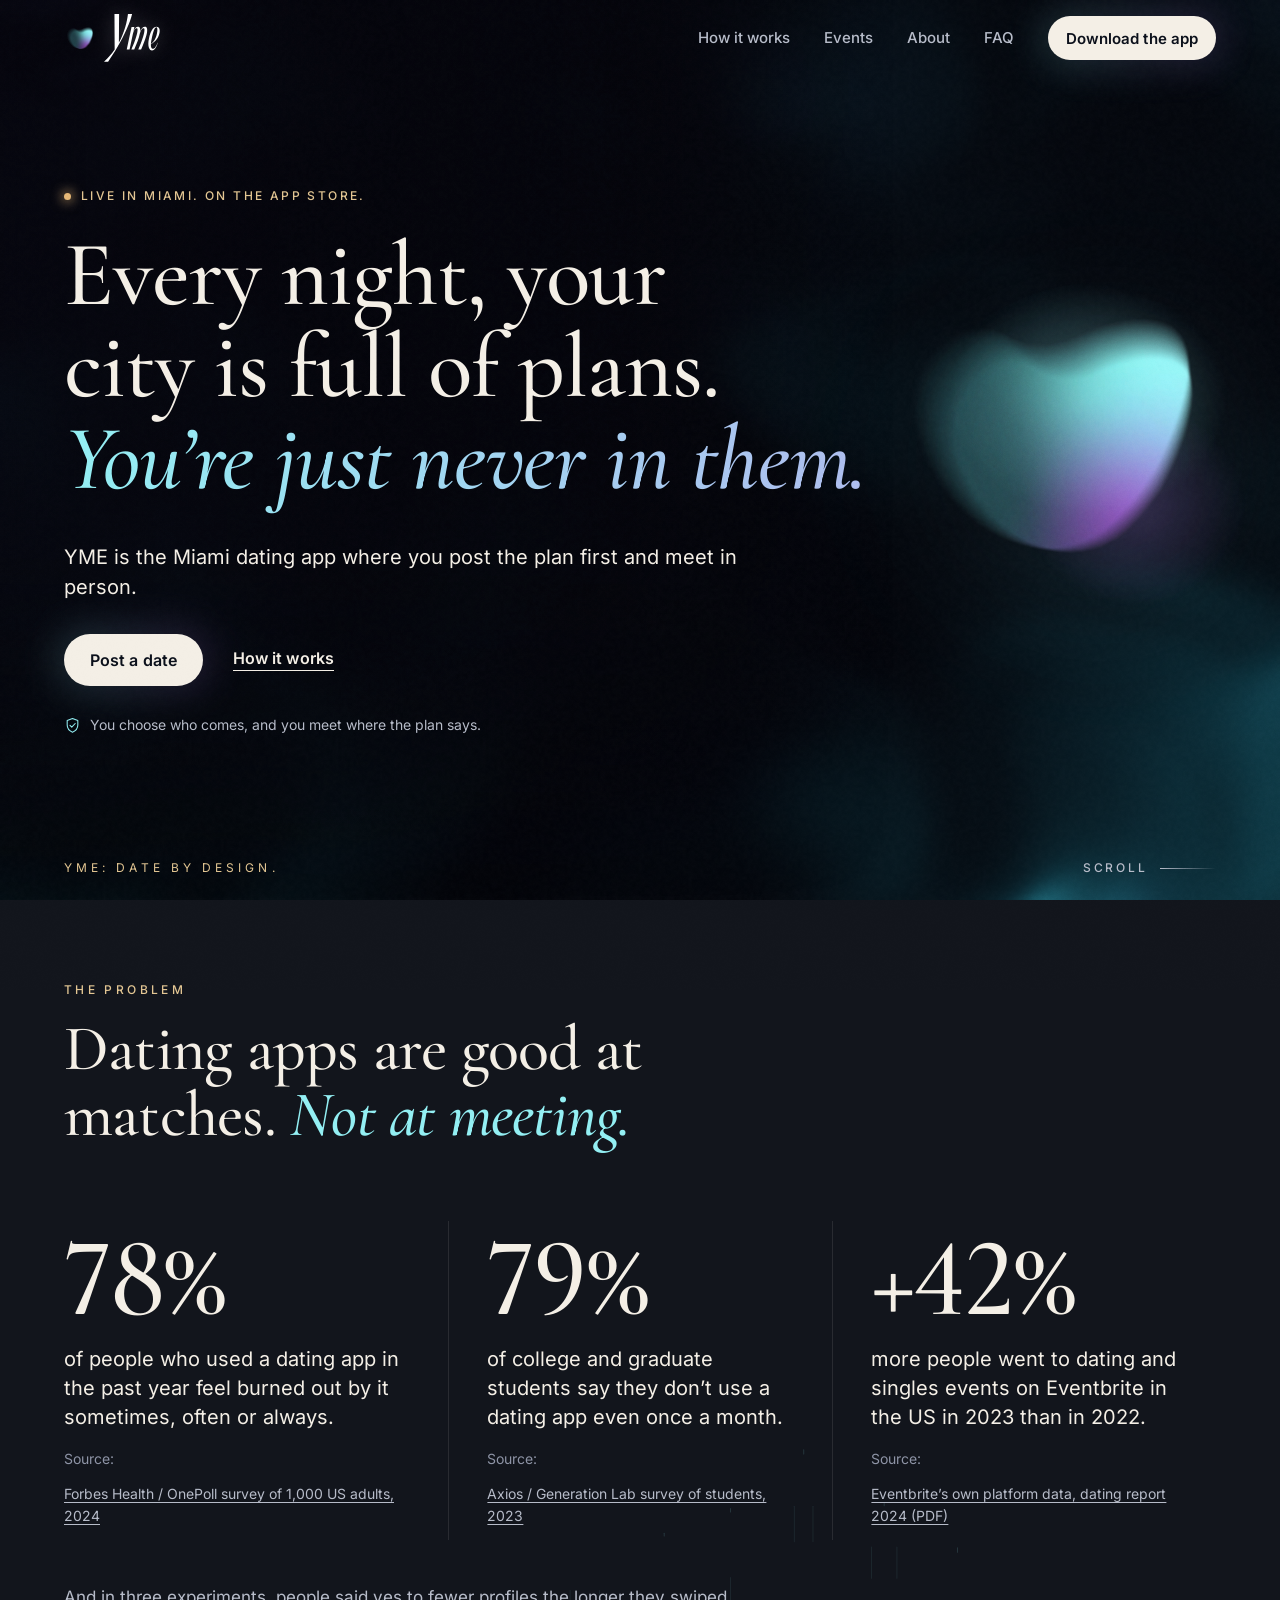
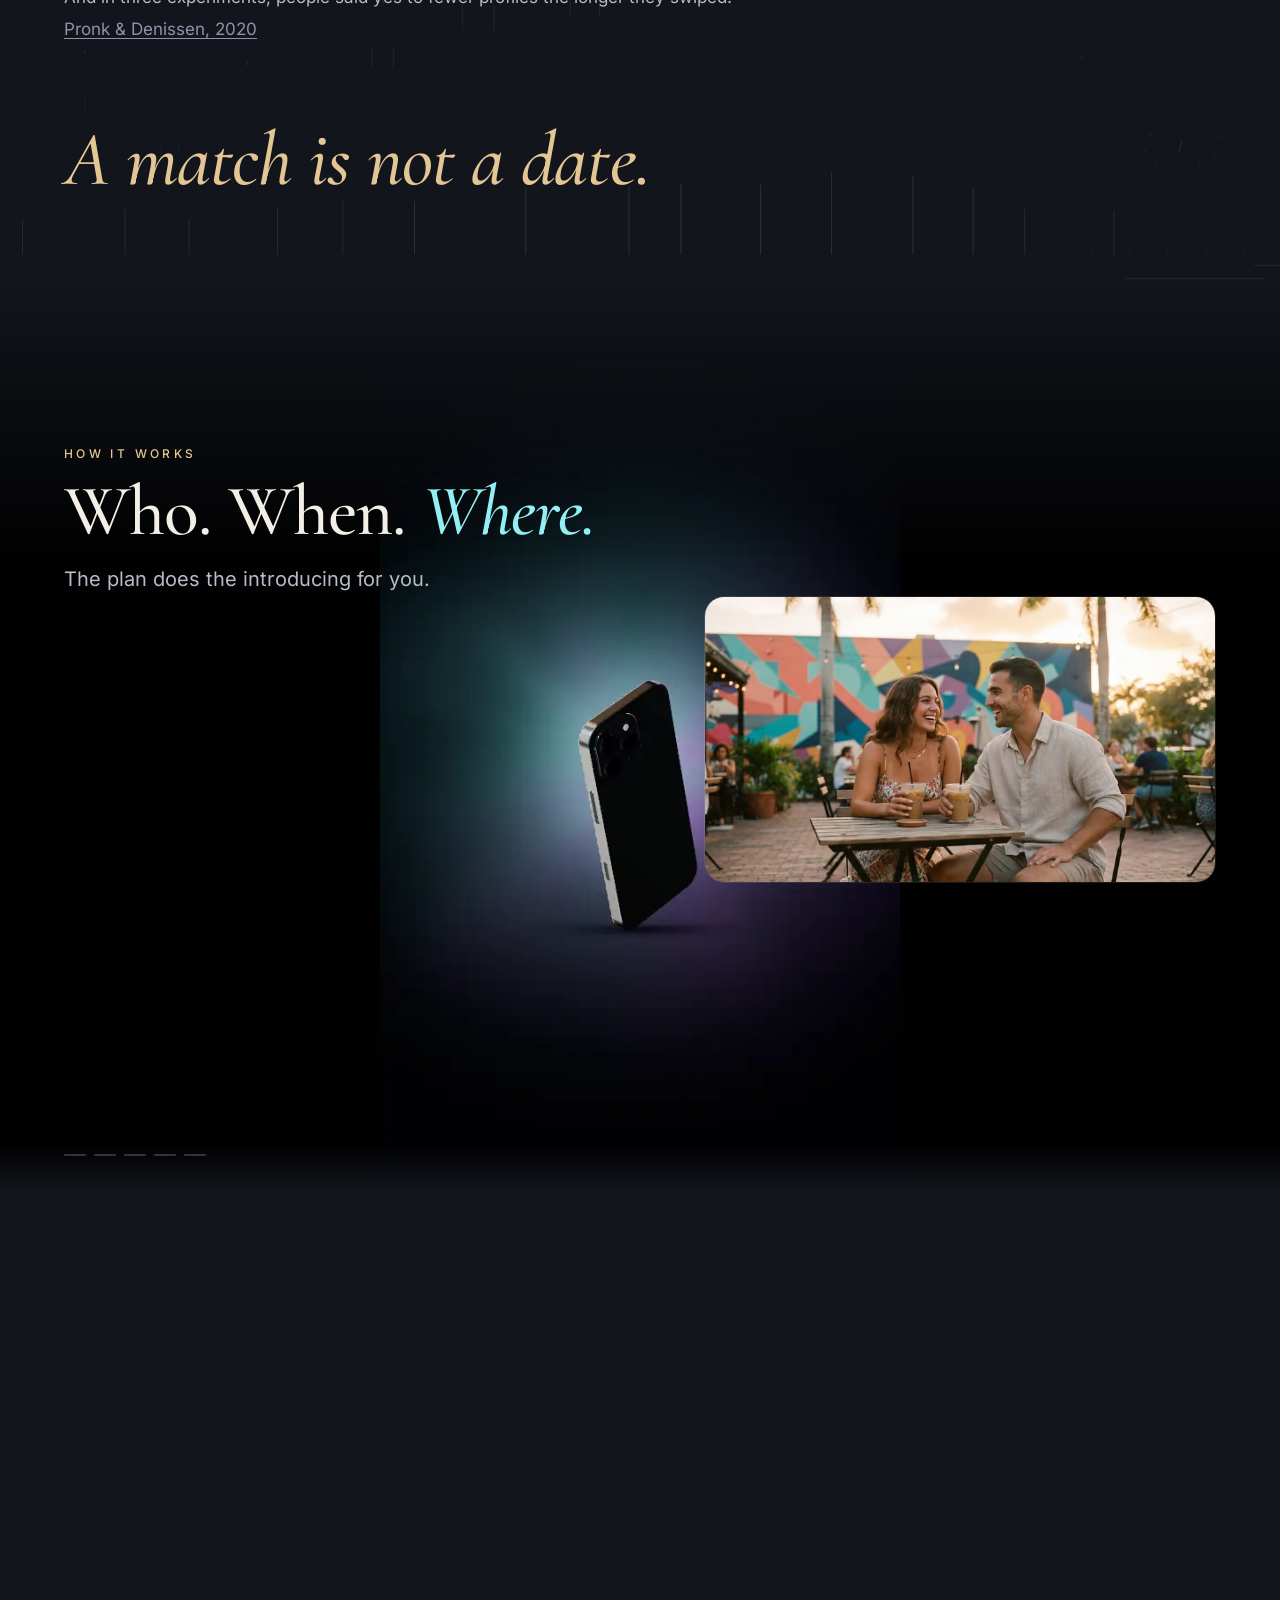
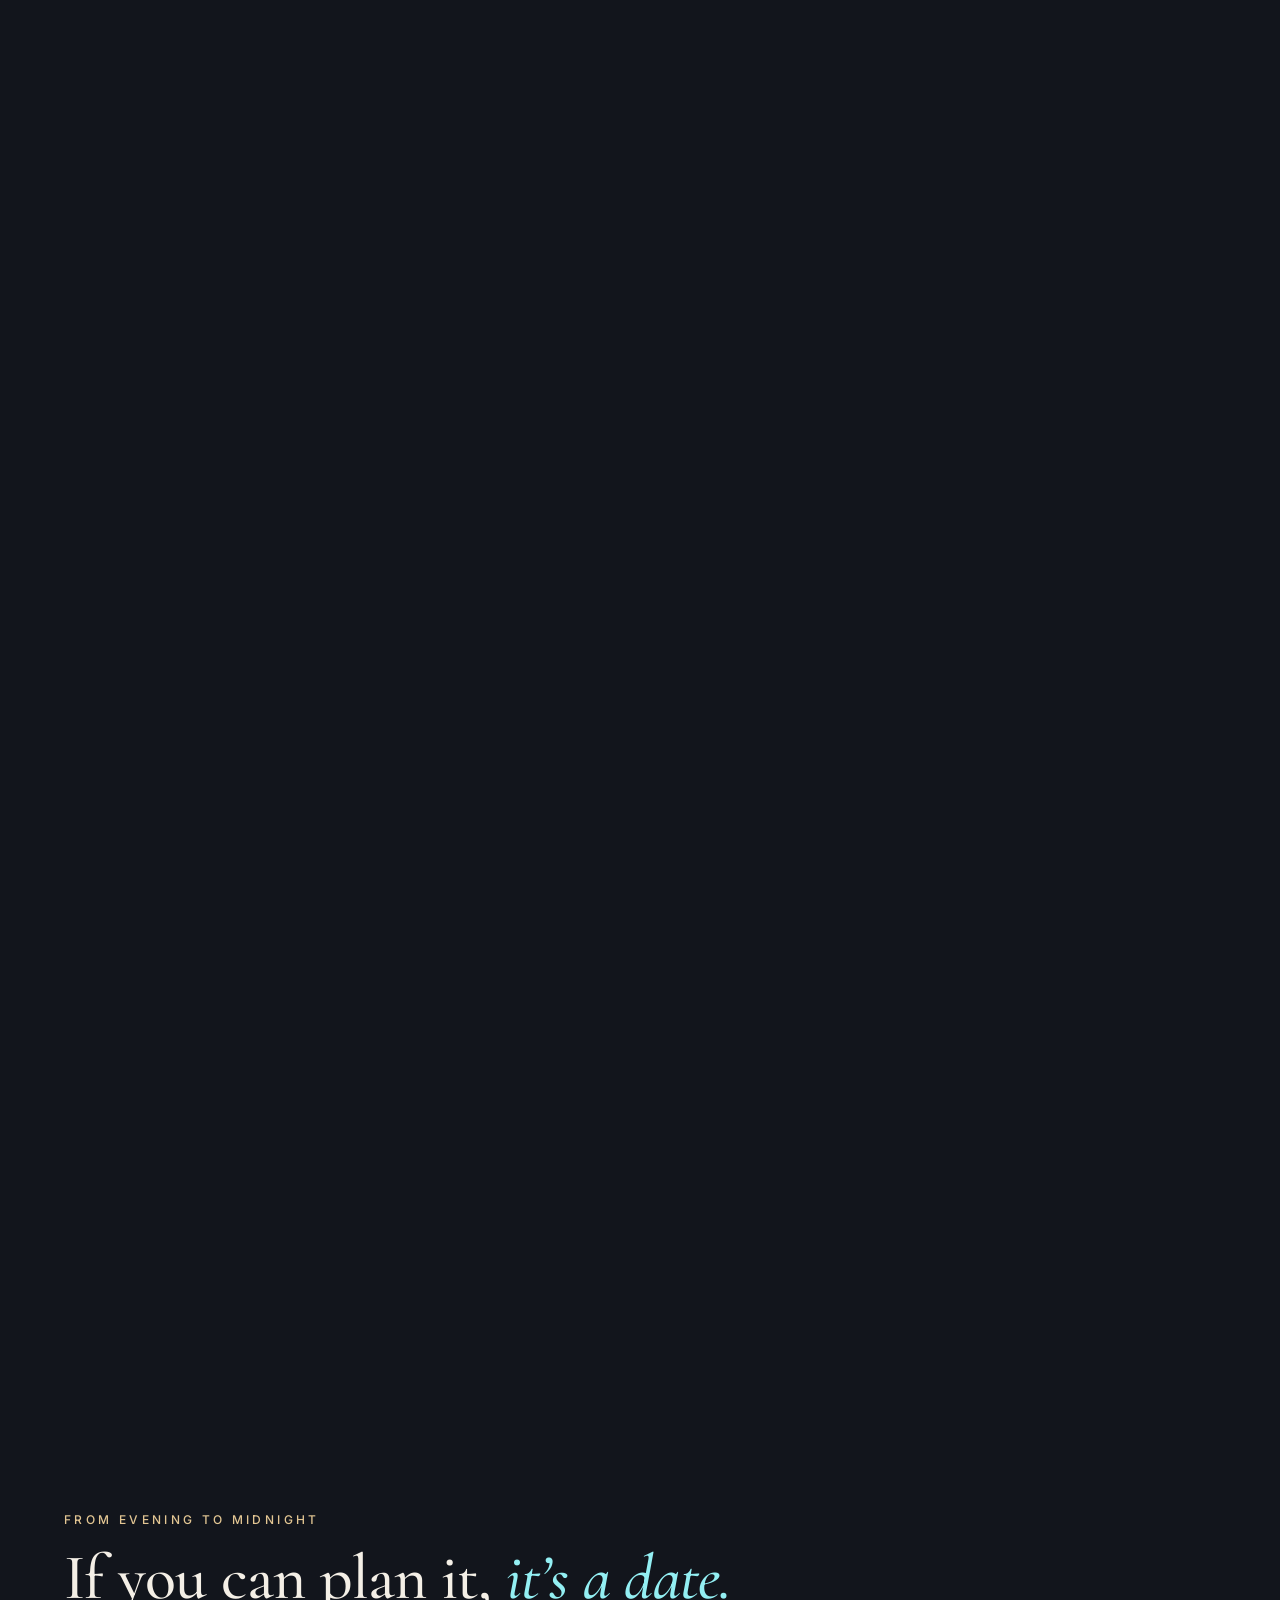
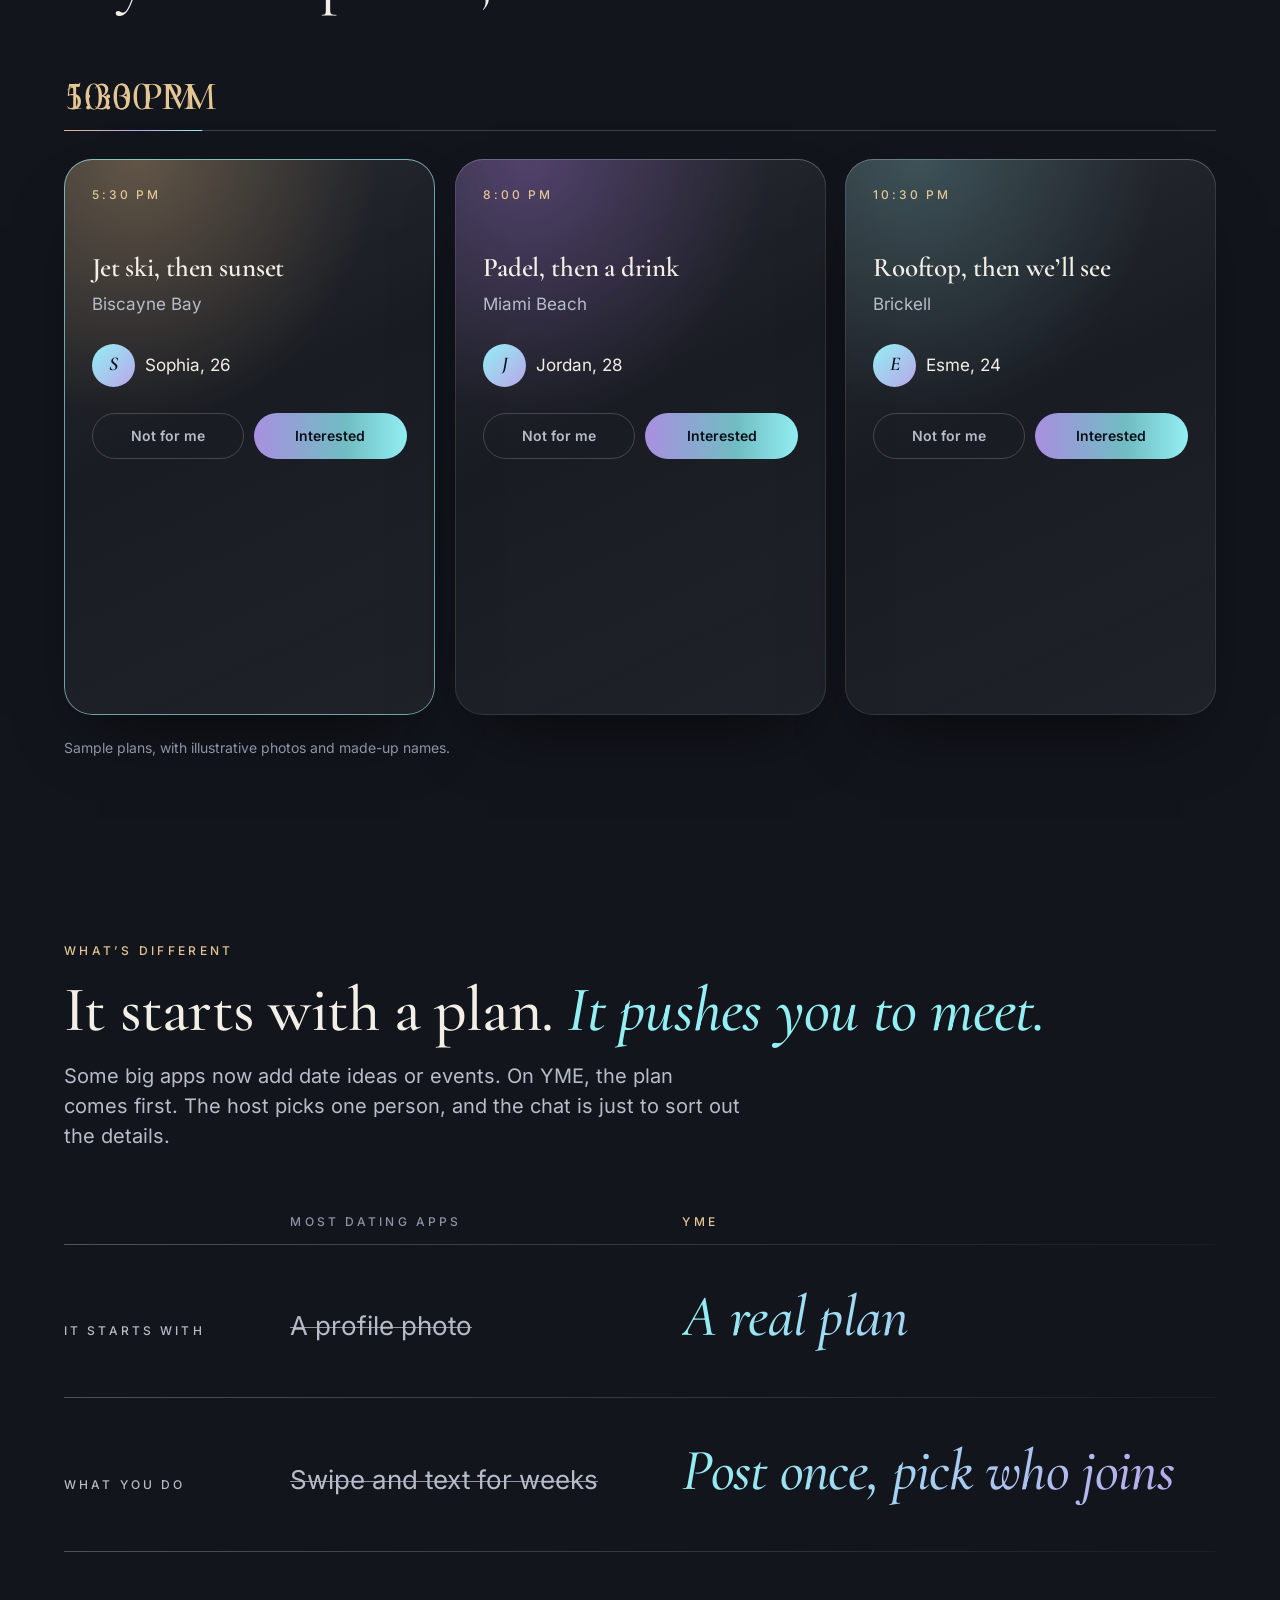
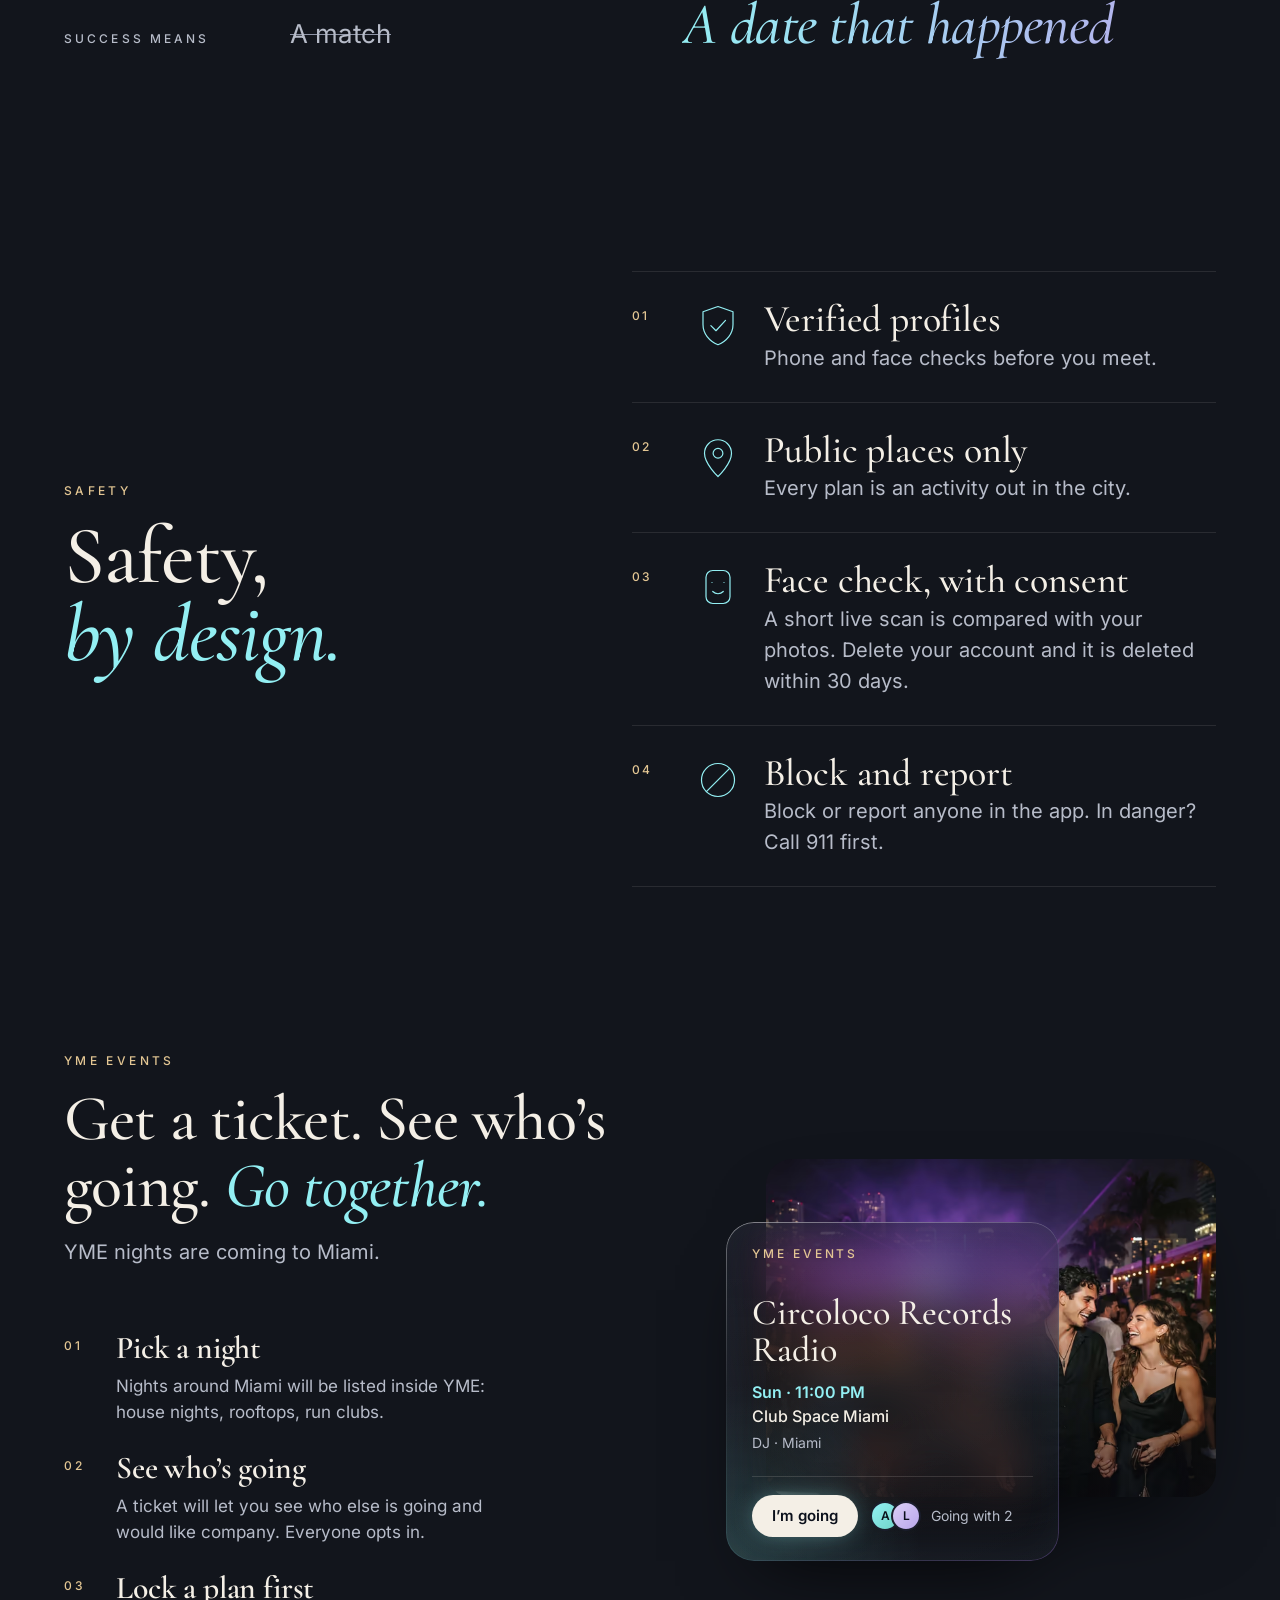
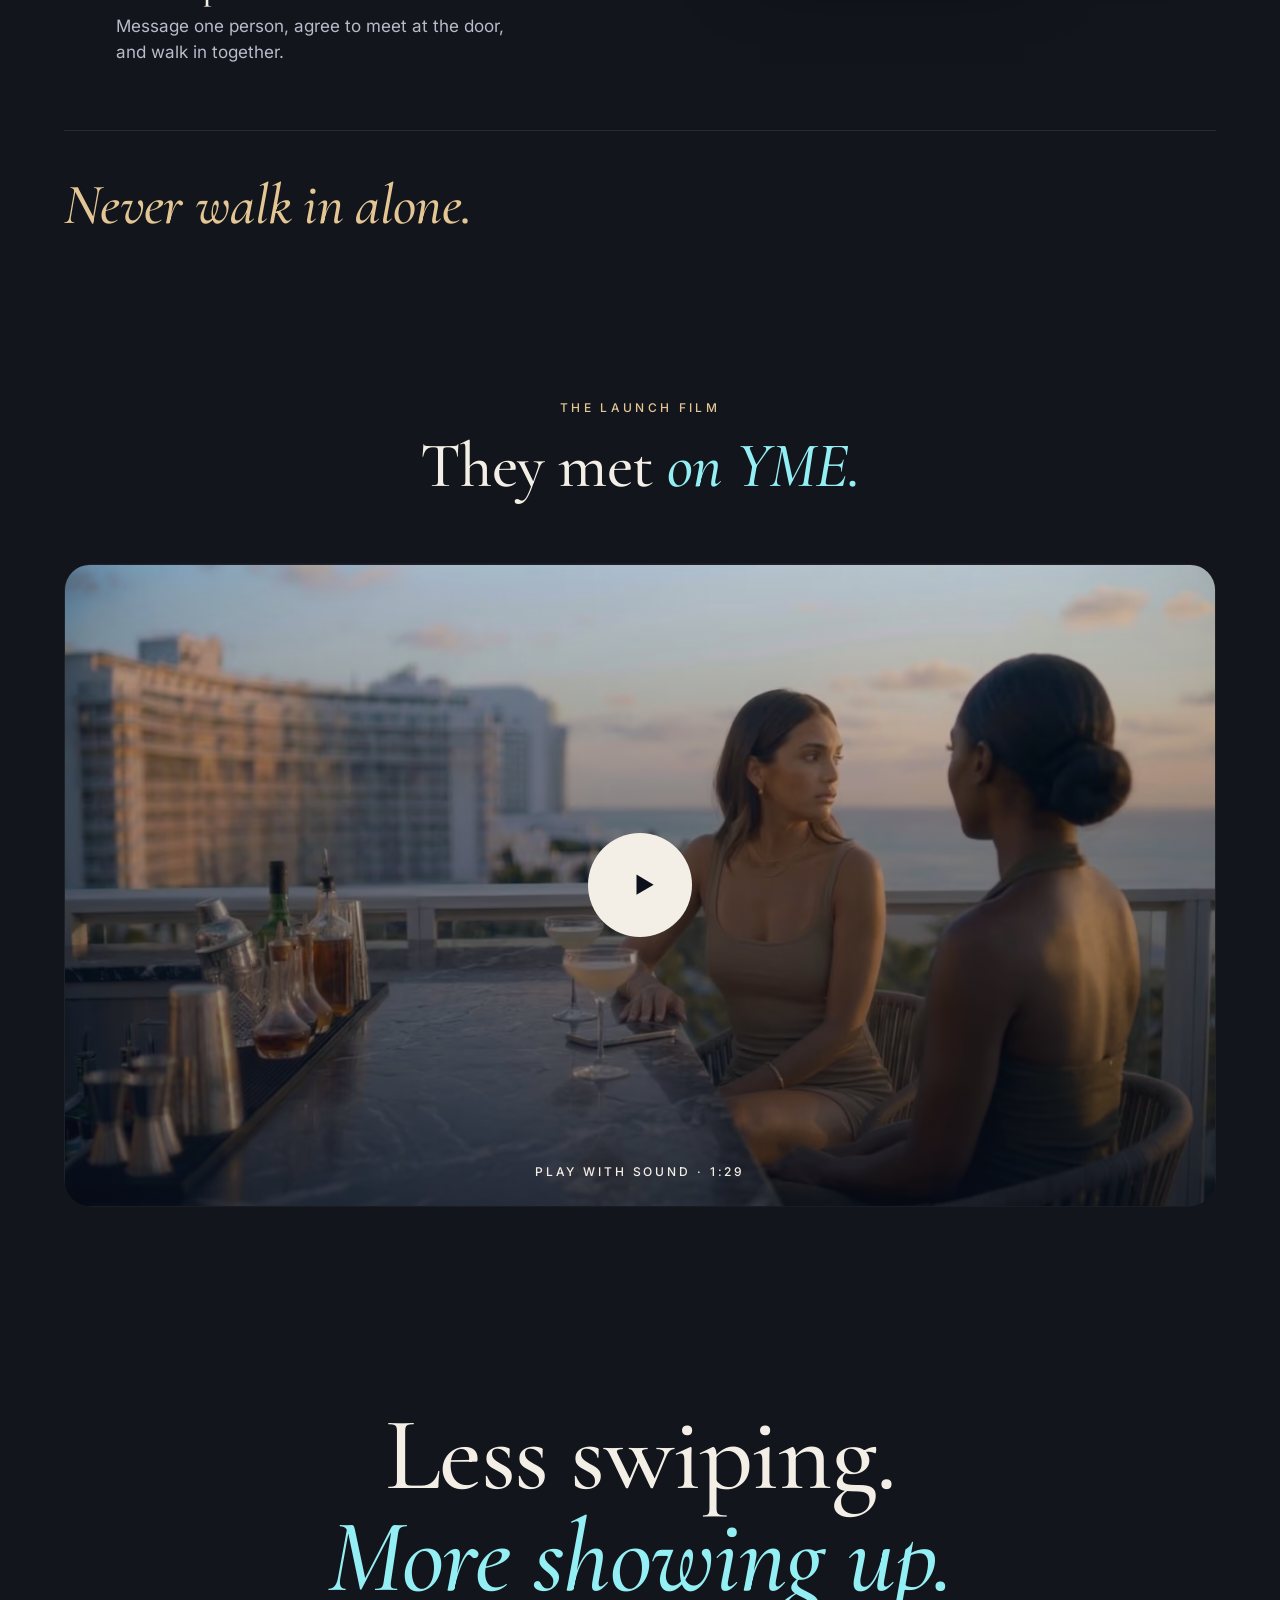
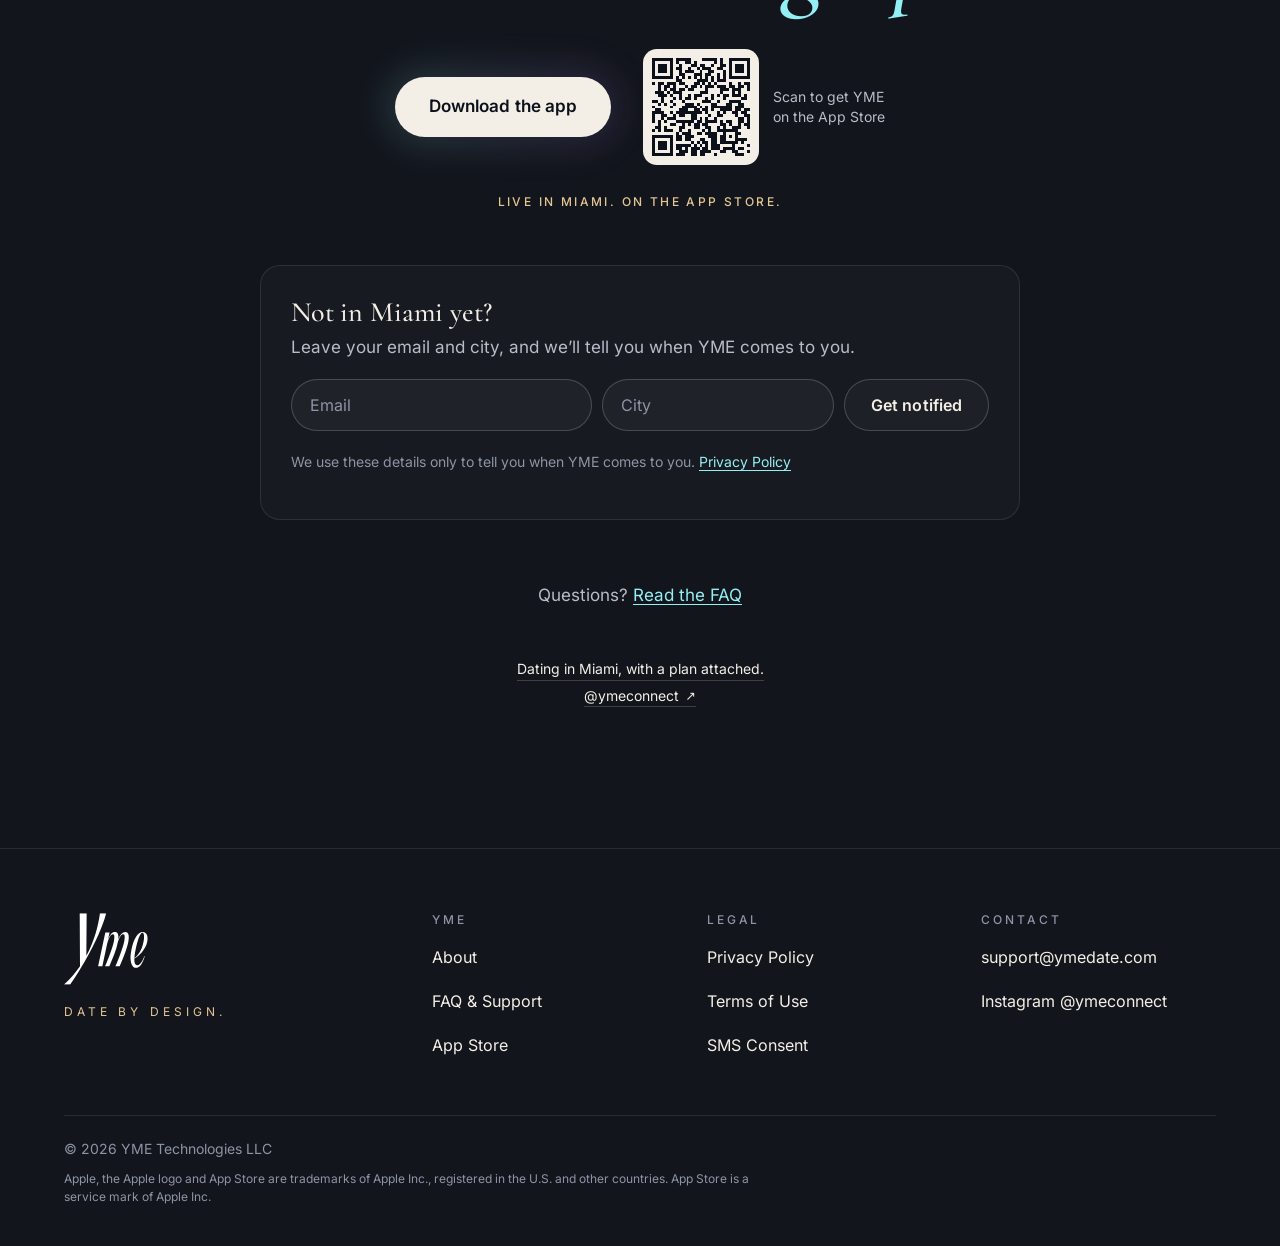
==== commit 60657613: "Intro plays on every visit (founder, 2026-11-23); reduced motion still skips. Preview branch; main u" ====
--- a/index.html
+++ b/index.html
@@ -9,7 +9,7 @@
 <link rel="icon" type="image/png" sizes="32x32" href="/favicon-32.png">
 <link rel="icon" type="image/png" sizes="180x180" href="/touch-icon-180.png">
 <link rel="preload" href="/fonts/cormorant-garamond-latin-wght-normal.woff2" as="font" type="font/woff2" crossorigin>
-<script>(function(){var d=document.documentElement,c=d.classList,r=false;c.add('js');try{r=matchMedia('(prefers-reduced-motion: reduce)').matches}catch(e){}if(!r)c.add('motion-ok');if(d.hasAttribute('data-intro')){var m=r?'skip':'play',always=false,q=/[?&]intro=1/.test(location.search);var seen=function(s){try{return !!window[s].getItem('yme-intro')}catch(e){return false}};if(!always&&!q&&(seen('localStorage')||seen('sessionStorage')))m='skip';if(/[?&]intro=0/.test(location.search))m='skip';c.add('intro-'+m)}})();</script>
+<script>(function(){var d=document.documentElement,c=d.classList,r=false;c.add('js');try{r=matchMedia('(prefers-reduced-motion: reduce)').matches}catch(e){}if(!r)c.add('motion-ok');if(d.hasAttribute('data-intro')){var m=r?'skip':'play',always=true,q=/[?&]intro=1/.test(location.search);var seen=function(s){try{return !!window[s].getItem('yme-intro')}catch(e){return false}};if(!always&&!q&&(seen('localStorage')||seen('sessionStorage')))m='skip';if(/[?&]intro=0/.test(location.search))m='skip';c.add('intro-'+m)}})();</script>
 
 <title>YME: Date by design. The Miami dating app where you post the plan first.</title>
 <meta name="description" content="YME is the Miami dating app where you post the plan first: the activity, the time, the place. Pick who joins and meet in person. Less swiping. More showing up.">
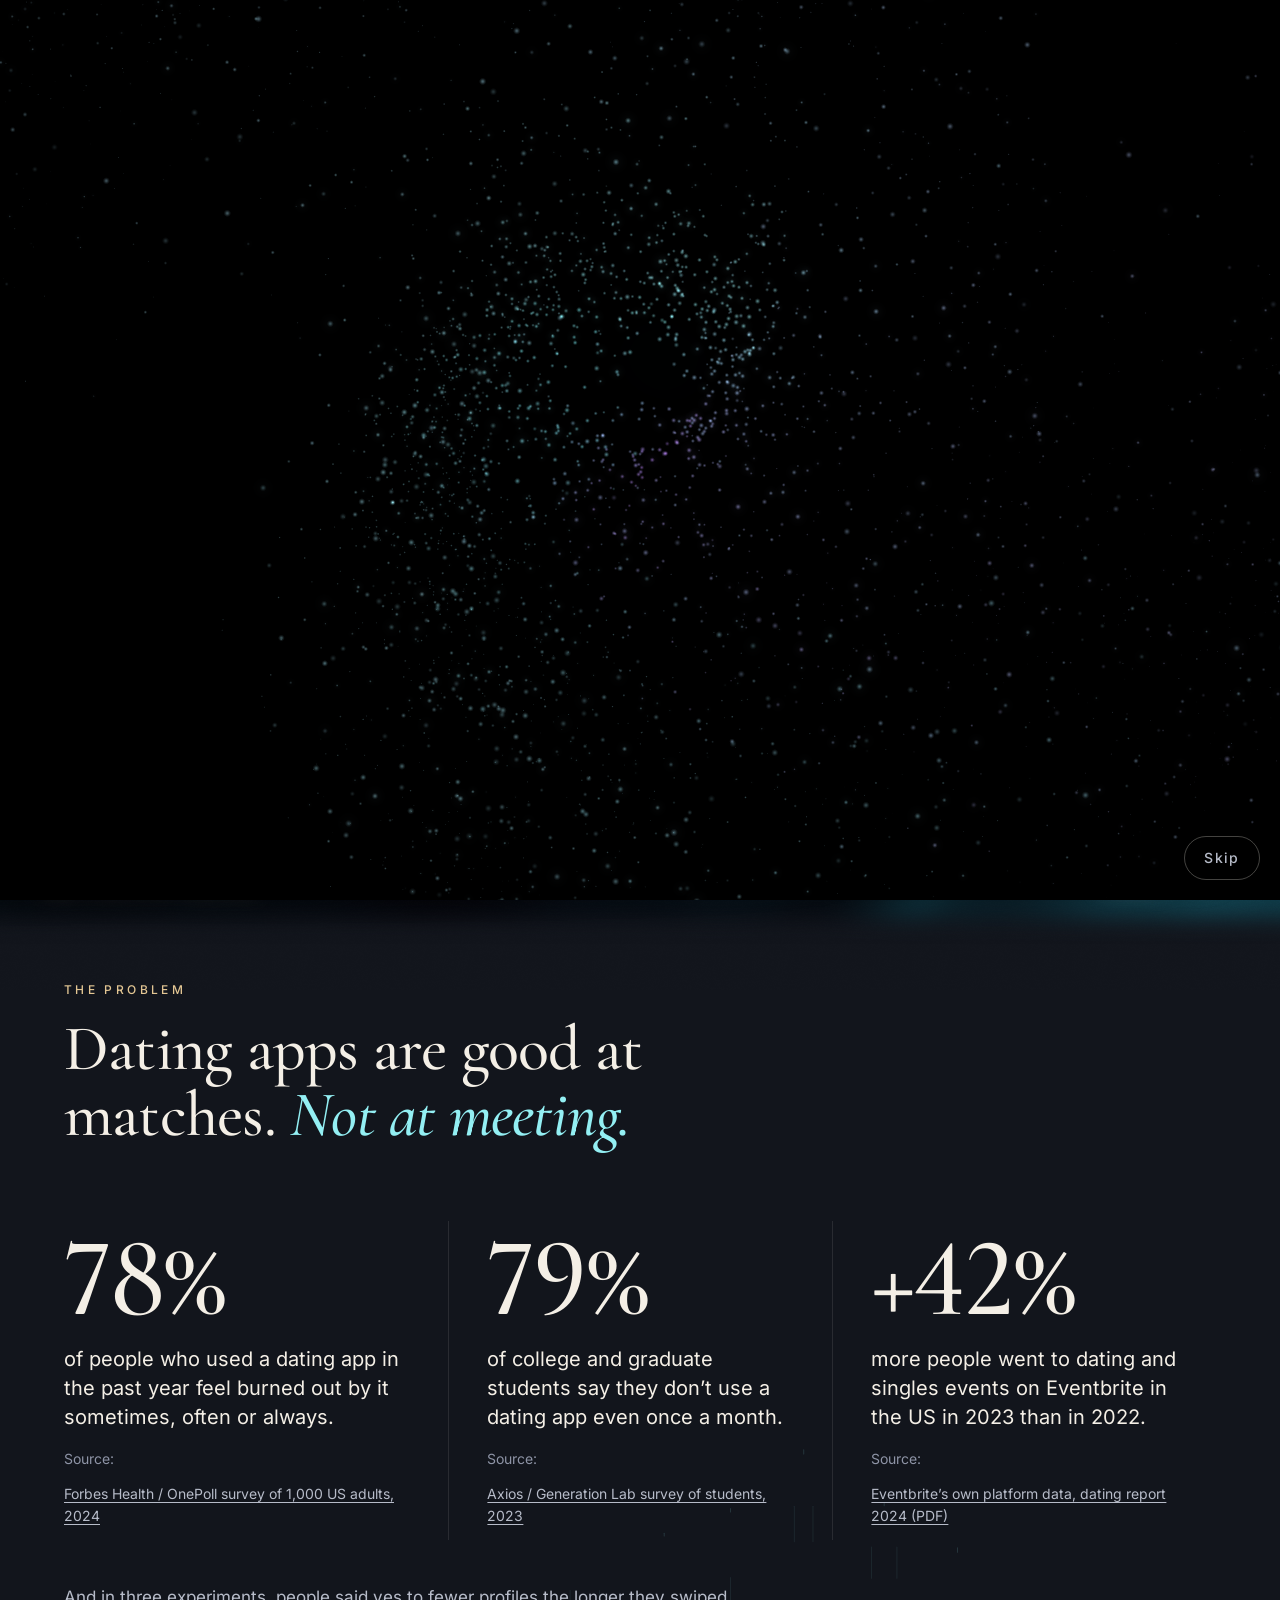
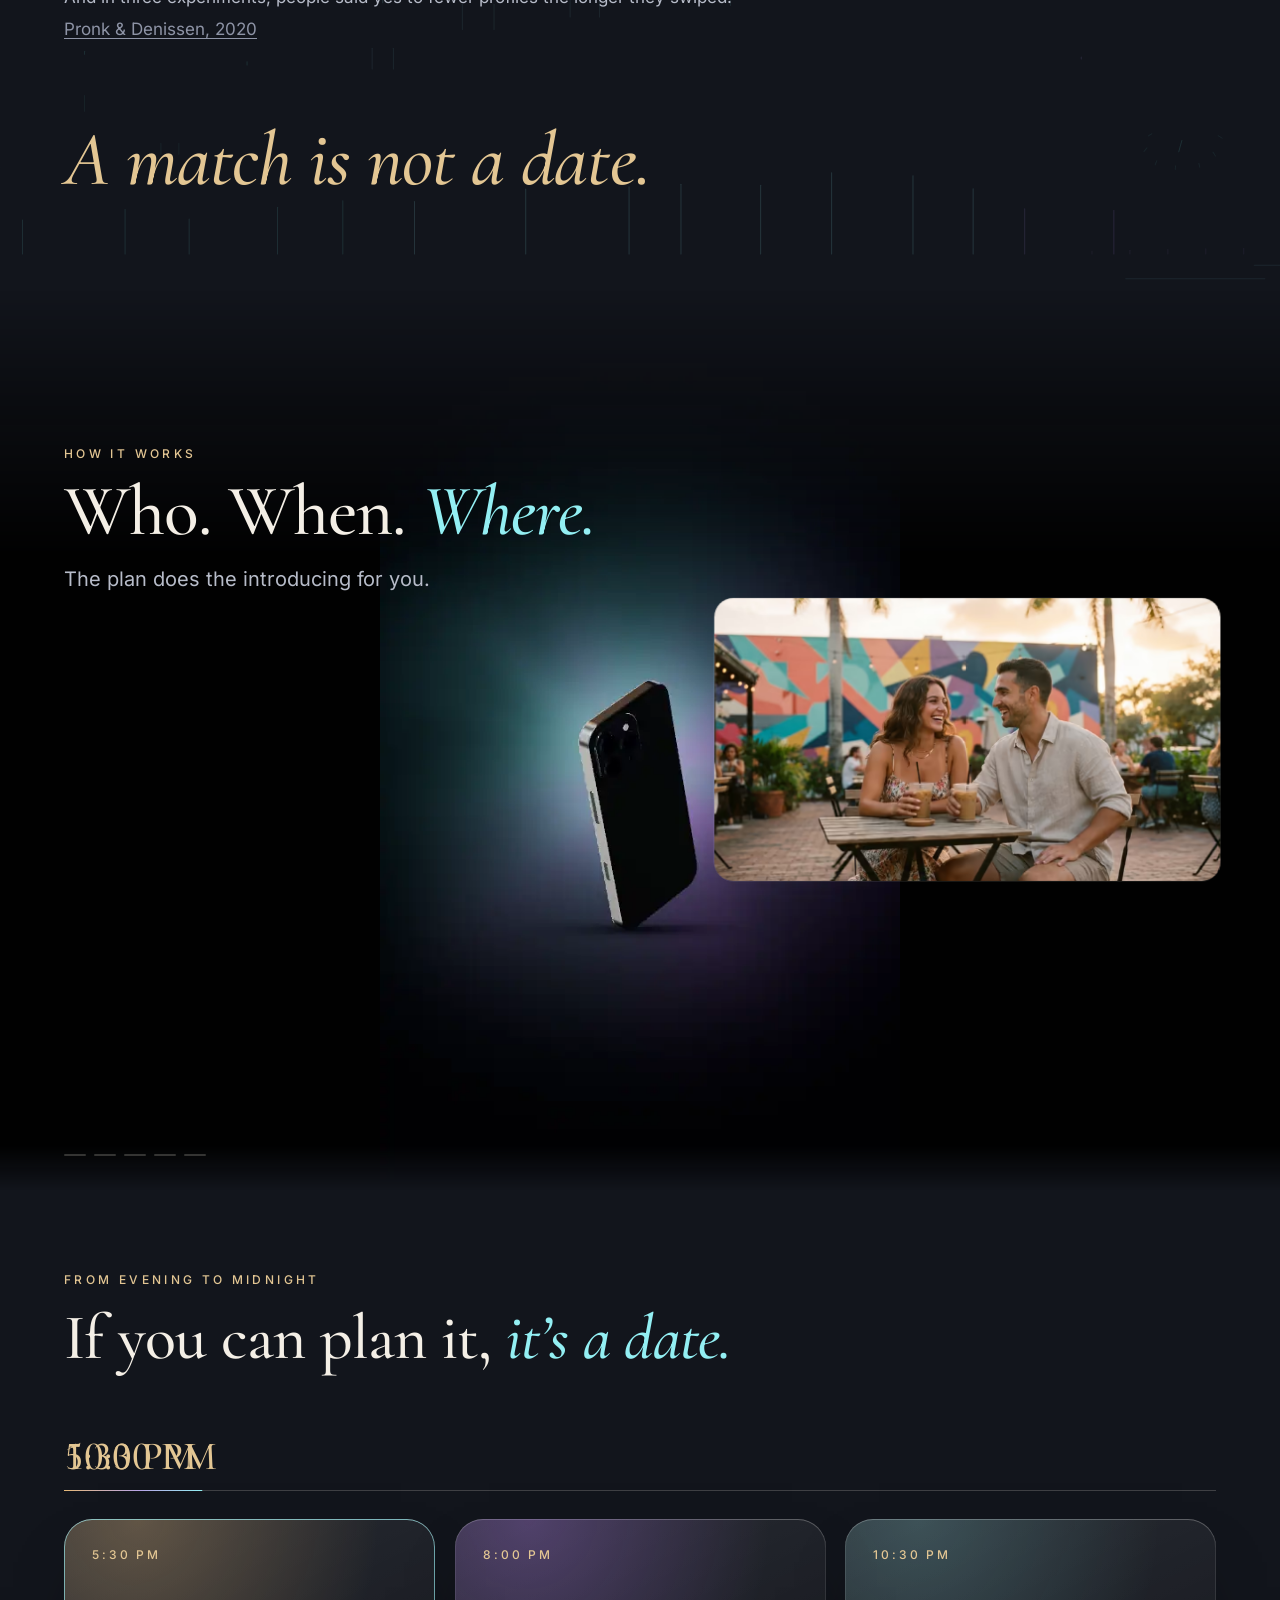
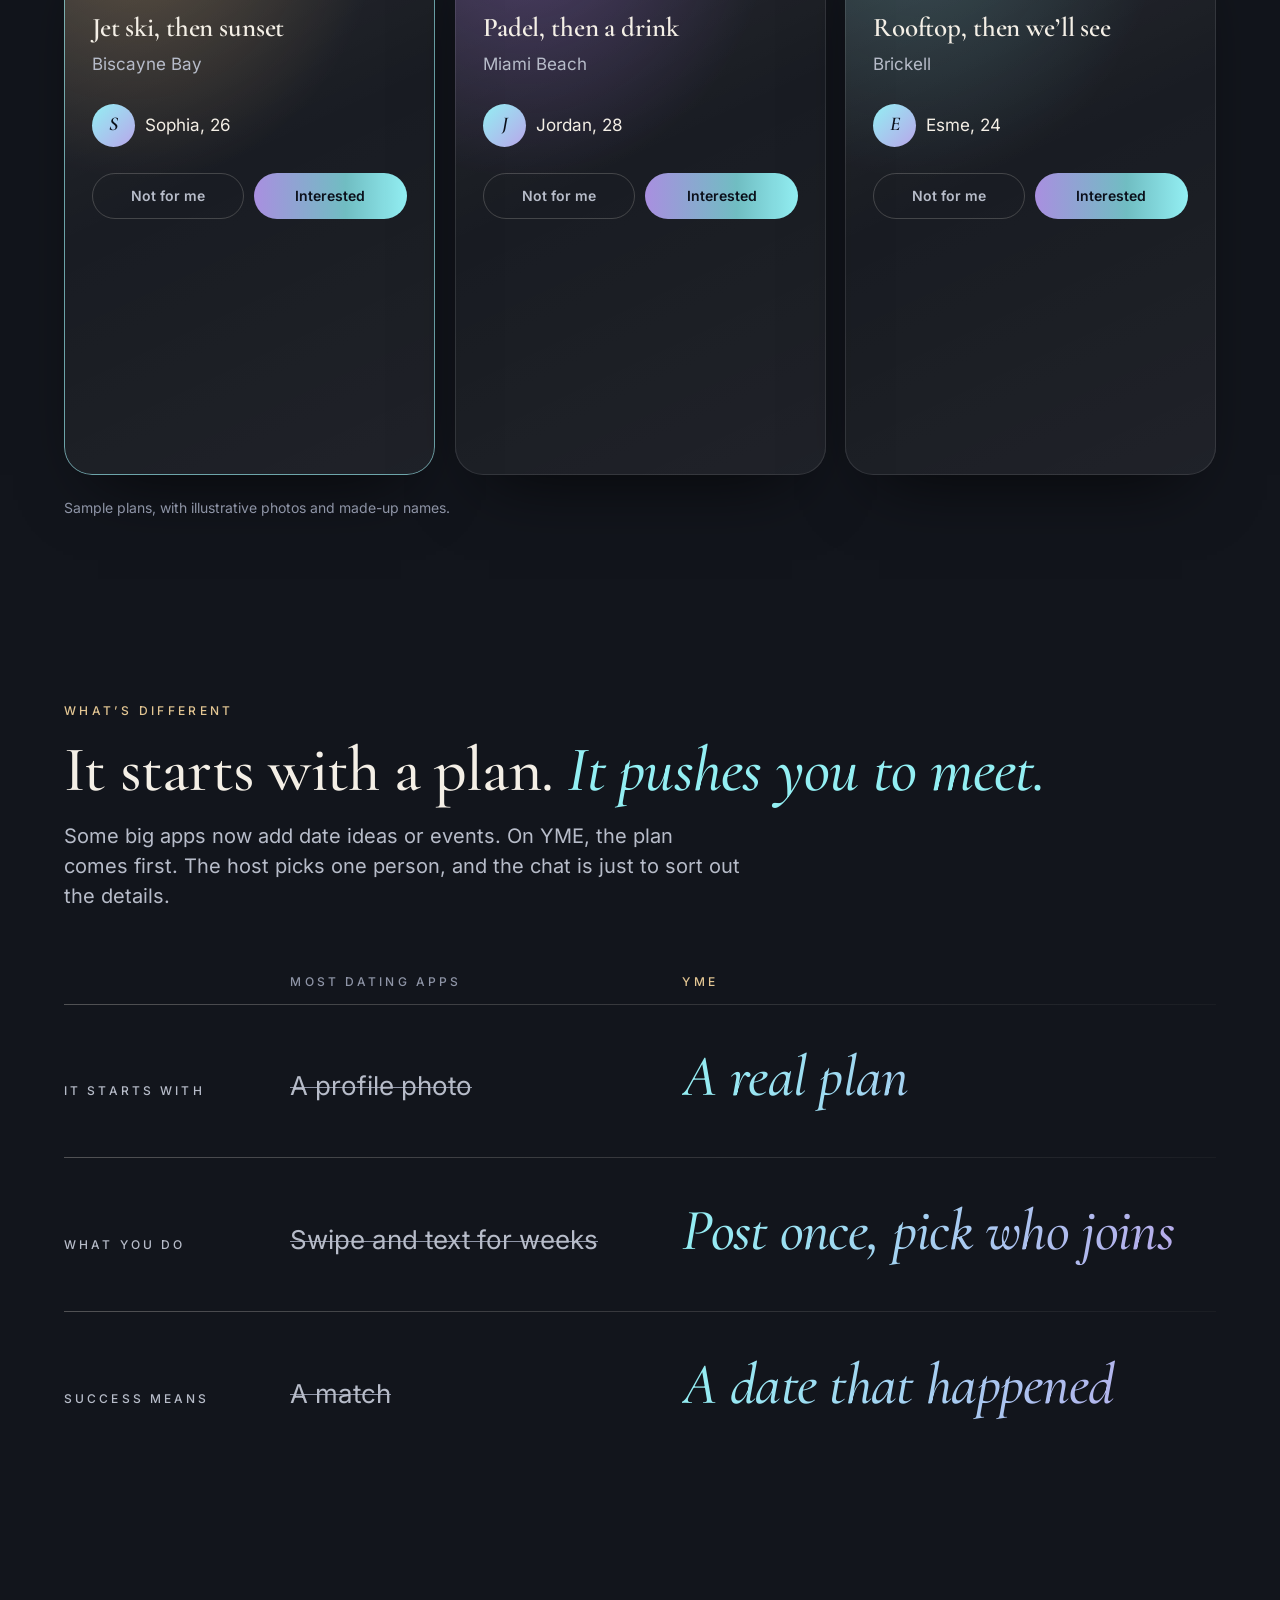
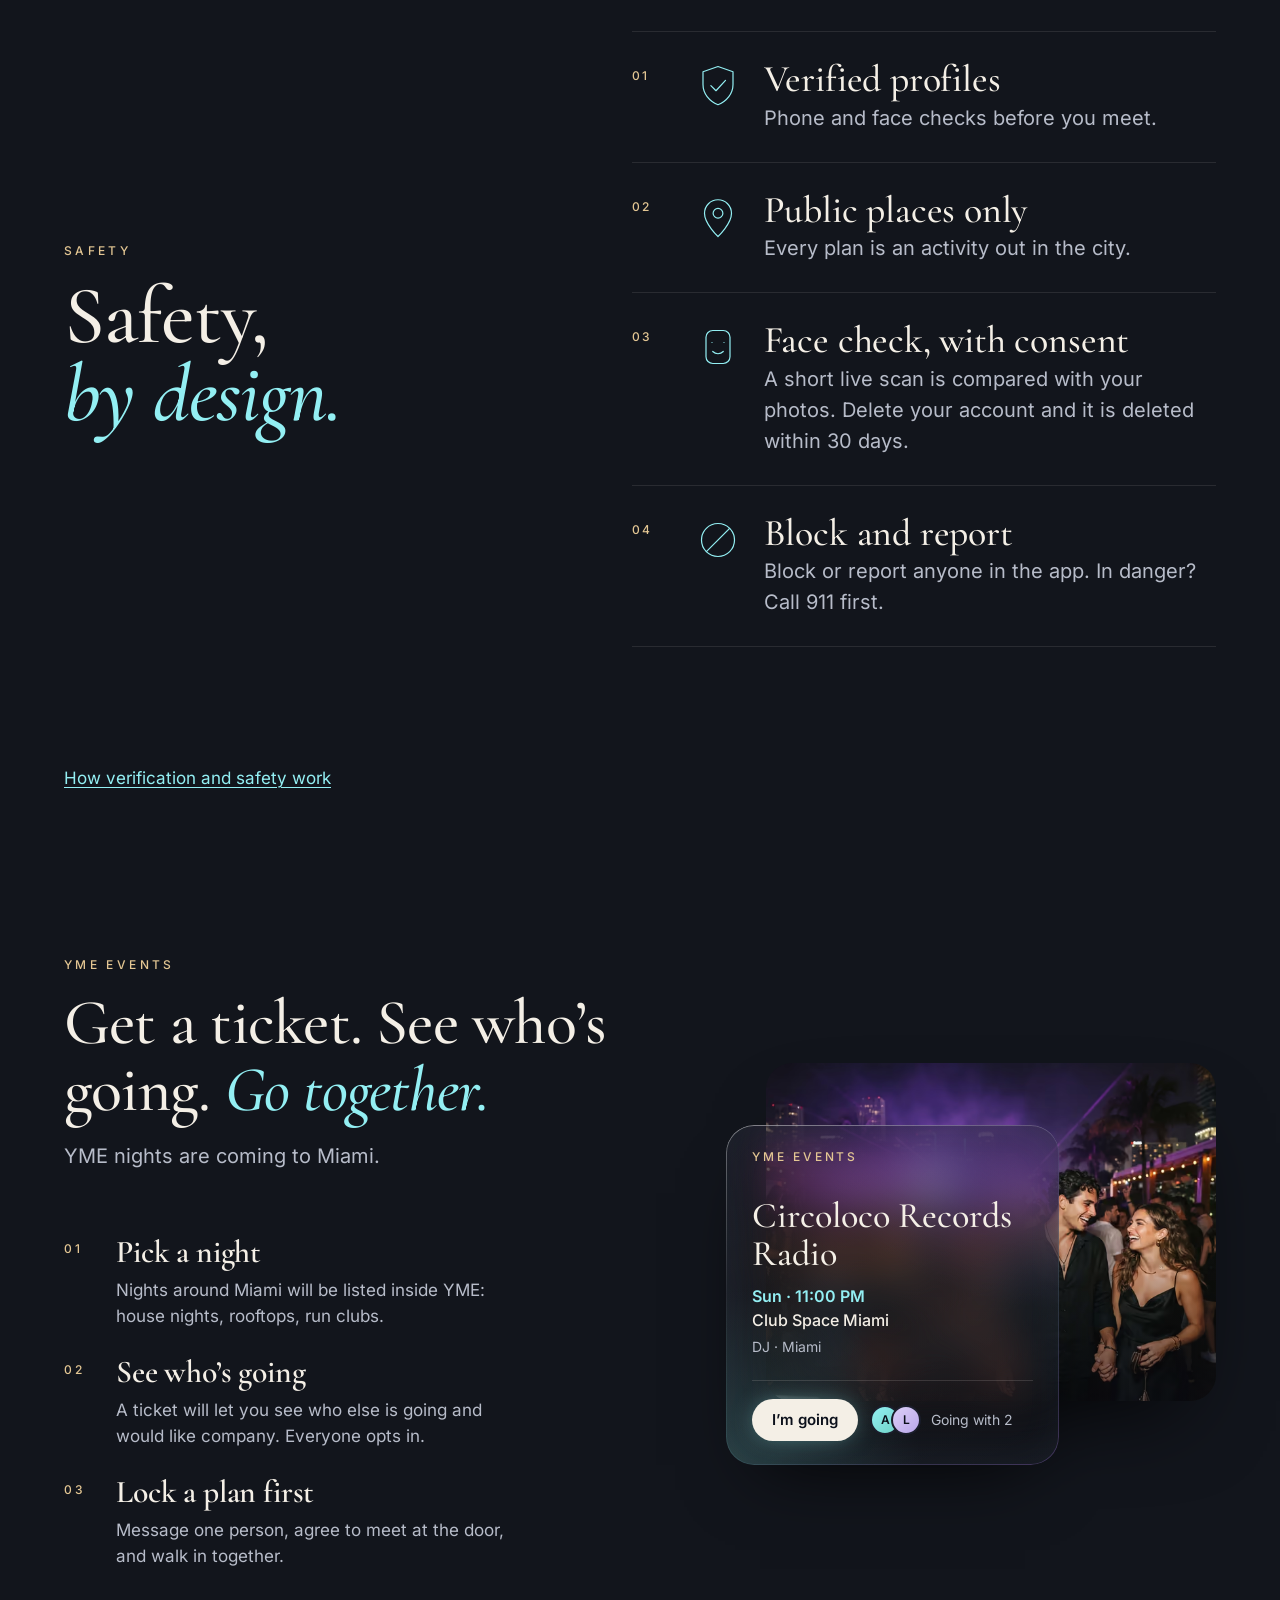
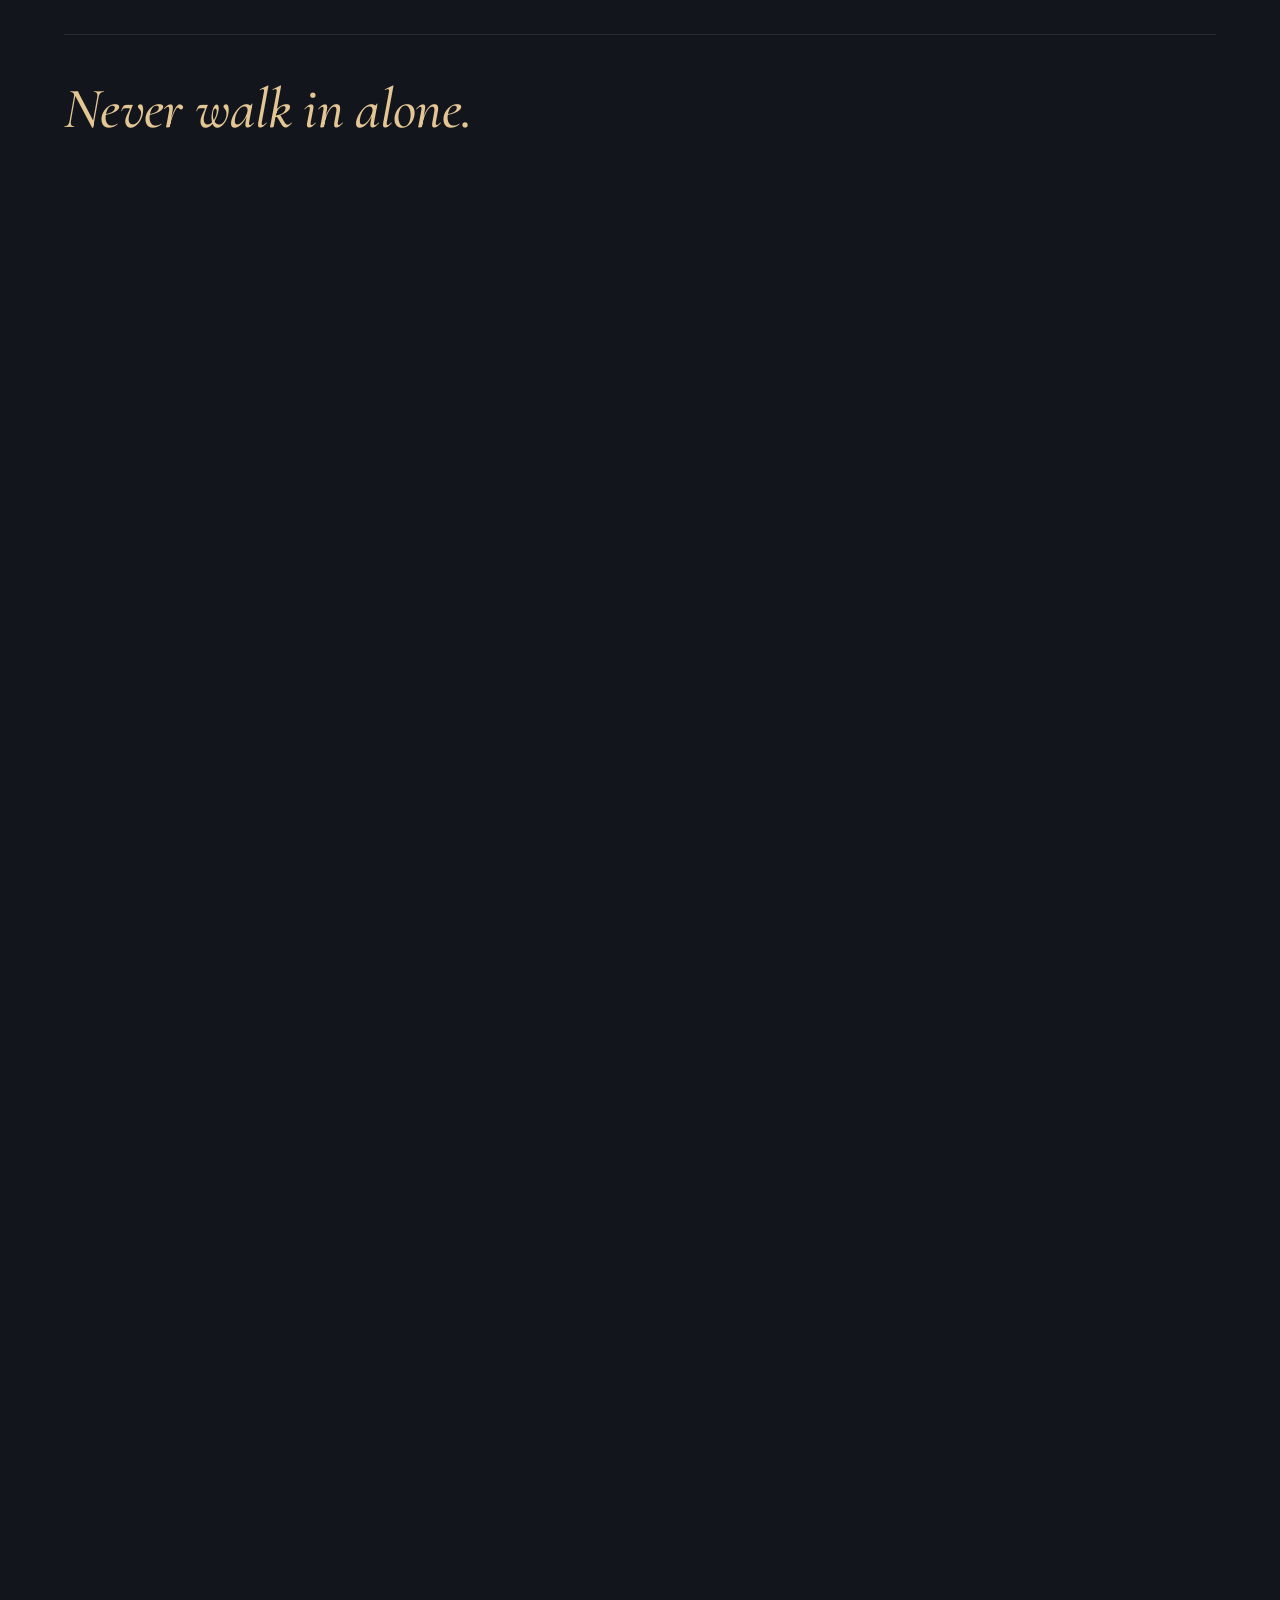
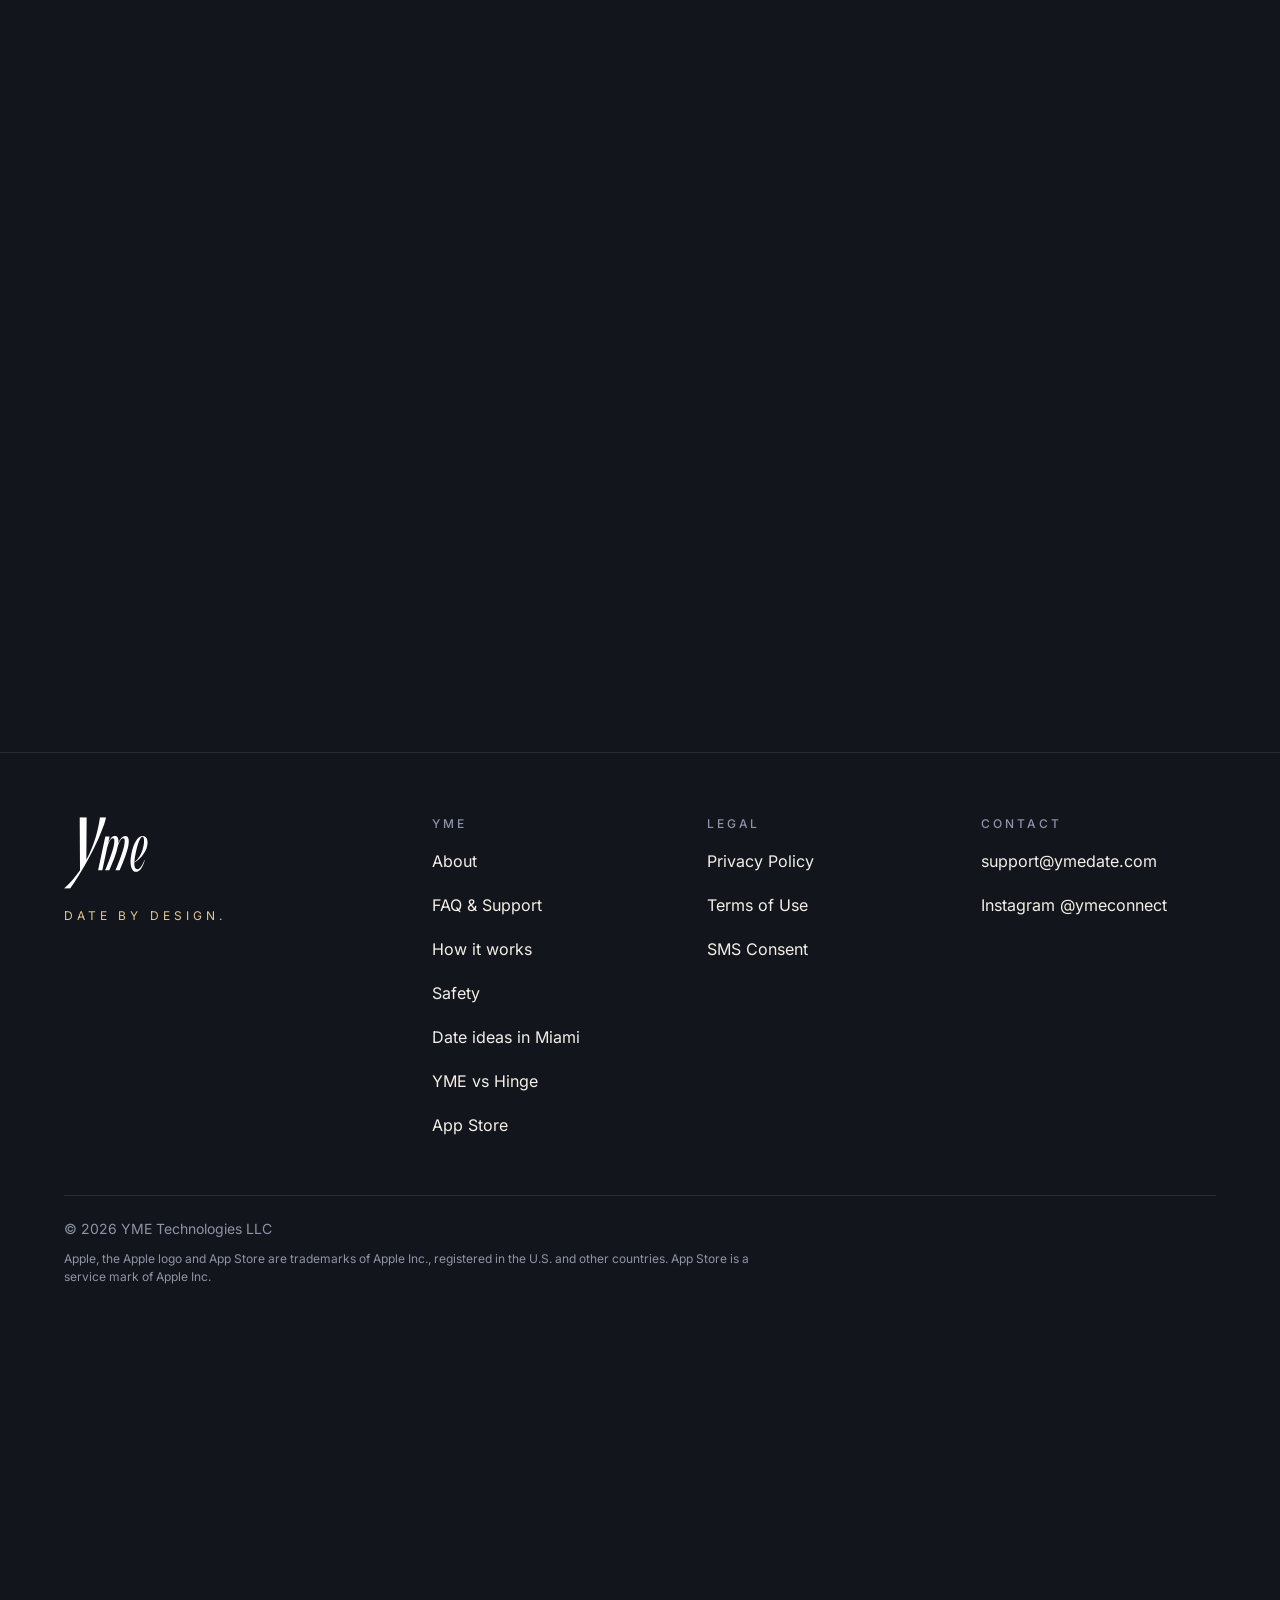
==== commit 7e83ae52: "Four SEO pages live on the preview branch: date ideas, Hinge alternative, safety, how it works (foun" ====
--- a/index.html
+++ b/index.html
@@ -11,7 +11,7 @@
 <link rel="preload" href="/fonts/cormorant-garamond-latin-wght-normal.woff2" as="font" type="font/woff2" crossorigin>
 <script>(function(){var d=document.documentElement,c=d.classList,r=false;c.add('js');try{r=matchMedia('(prefers-reduced-motion: reduce)').matches}catch(e){}if(!r)c.add('motion-ok');if(d.hasAttribute('data-intro')){var m=r?'skip':'play',always=true,q=/[?&]intro=1/.test(location.search);var seen=function(s){try{return !!window[s].getItem('yme-intro')}catch(e){return false}};if(!always&&!q&&(seen('localStorage')||seen('sessionStorage')))m='skip';if(/[?&]intro=0/.test(location.search))m='skip';c.add('intro-'+m)}})();</script>
 
-<title>YME: Date by design. The Miami dating app where you post the plan first.</title>
+<title>YME: Miami Dating App Where You Post the Plan First</title>
 <meta name="description" content="YME is the Miami dating app where you post the plan first: the activity, the time, the place. Pick who joins and meet in person. Less swiping. More showing up.">
 <link rel="canonical" href="https://ymedate.com/">
 <meta property="og:type" content="website">
@@ -28,10 +28,11 @@
 <meta name="twitter:description" content="The Miami dating app where you post the plan first and meet in person.">
 <meta name="twitter:image" content="https://ymedate.com/og-image.jpg">
 <link rel="preload" href="/fonts/cormorant-garamond-latin-wght-italic.woff2" as="font" type="font/woff2" crossorigin>
+<script type="application/ld+json">{"@context":"https://schema.org","@graph":[{"@type":"Organization","@id":"https://ymedate.com/#organization","name":"YME","legalName":"YME Technologies LLC","url":"https://ymedate.com/","logo":"https://ymedate.com/touch-icon-180.png","sameAs":["https://www.instagram.com/ymeconnect"],"contactPoint":{"@type":"ContactPoint","contactType":"customer support","email":"support@ymedate.com"}},{"@type":"WebSite","@id":"https://ymedate.com/#website","url":"https://ymedate.com/","name":"YME","inLanguage":"en","publisher":{"@id":"https://ymedate.com/#organization"}},{"@type":"MobileApplication","@id":"https://ymedate.com/#app","name":"YME: Date by design","description":"YME is a Miami dating app where you post the plan first: the activity, the day, the time and the place. People who like the plan tap Interested, you choose who joins, and you meet in person.","operatingSystem":"iOS","applicationCategory":"LifestyleApplication","installUrl":"https://apps.apple.com/us/app/yme-date-by-design/id6798671574","url":"https://ymedate.com/","publisher":{"@id":"https://ymedate.com/#organization"}}]}</script>
 <link rel="preload" as="image" type="image/avif" href="/img/blob-640.avif" imagesrcset="/img/blob-320.avif 320w, /img/blob-640.avif 640w, /img/blob-960.avif 960w" imagesizes="(min-width: 760px) min(54vw, 760px), 46vw" fetchpriority="high">
-  <script type="module" crossorigin src="/assets/index-BNv9jvvi.js"></script>
-  <link rel="modulepreload" crossorigin href="/assets/reveal-BWuPHfpm.js">
-  <link rel="stylesheet" crossorigin href="/assets/reveal-DLt8VEn7.css">
+  <script type="module" crossorigin src="/assets/index-COTsBjIo.js"></script>
+  <link rel="modulepreload" crossorigin href="/assets/reveal-DpUwiVIt.js">
+  <link rel="stylesheet" crossorigin href="/assets/reveal-CkEYf-1e.css">
 </head>
 <body>
 <svg width="0" height="0" style="position:absolute" aria-hidden="true" focusable="false"><defs><symbol id="yme-wordmark" viewBox="0 0 137 117" fill="currentColor"><path d="M135.743 46.4937C135.113 49.8055 134.011 52.9145 132.437 55.8208C130.863 58.7271 129.069 61.363 127.054 63.7286C125.039 66.0265 122.93 68.0542 120.727 69.8115C118.586 71.5687 116.571 72.9881 114.682 74.0695C114.43 81.3689 116.004 85.0187 119.404 85.0187C120.16 85.0187 120.978 84.8159 121.86 84.4104C122.741 84.0049 123.654 83.2614 124.599 82.18C125.606 81.031 126.645 79.5103 127.715 77.6178C128.785 75.7254 129.887 73.2922 131.021 70.3184L131.776 70.4197C127.998 82.9911 123.276 89.2767 117.61 89.2767C115.721 89.2767 114.084 88.6008 112.699 87.2491C111.314 85.8297 110.244 83.8697 109.488 81.3689C108.796 78.8006 108.449 75.7254 108.449 72.1432C108.512 68.5611 108.984 64.5396 109.866 60.0788C110.747 55.618 111.818 51.5966 113.077 48.0144C114.336 44.3647 115.753 41.2895 117.327 38.7887C118.964 36.2204 120.695 34.2603 122.521 32.9086C124.41 31.5568 126.393 30.881 128.471 30.881C130.108 30.881 131.461 31.2865 132.532 32.0975C133.665 32.9086 134.546 34.0238 135.176 35.4431C135.806 36.8625 136.152 38.5184 136.215 40.4108C136.341 42.3033 136.183 44.3309 135.743 46.4937ZM114.777 73.157C118.051 70.7915 121.01 67.4797 123.654 63.2217C126.361 58.896 128.345 53.489 129.604 47.0006C130.485 42.7426 130.769 39.1942 130.454 36.3556C130.139 33.5169 129.321 32.0975 127.998 32.0975C127.054 32.0975 126.078 32.7734 125.071 34.1252C124.126 35.4093 123.15 37.268 122.143 39.7011C121.199 42.1343 120.254 45.0744 119.31 48.5213C118.365 51.9683 117.484 55.8208 116.666 60.0788C116.099 62.7147 115.658 65.1141 115.343 67.2769C115.092 69.4397 114.903 71.3998 114.777 73.157Z"/><path d="M67.3704 31.6643H74.2851L72.0131 42.3369C73.3302 38.8772 74.9108 36.103 76.7547 34.0142C78.6645 31.9254 80.8048 30.881 83.1756 30.881C85.4805 30.881 87.061 31.958 87.9171 34.1121C88.7733 36.2009 89.0037 39.1057 88.6086 42.8264C89.9257 39.3015 91.5392 36.4294 93.449 34.21C95.4246 31.9906 97.6308 30.881 100.067 30.881C102.965 30.881 104.71 32.4802 105.303 35.6787C105.961 38.812 105.731 43.0223 104.611 48.3096C104.019 50.9206 103.228 53.7928 102.241 56.926C101.253 60.0592 100.133 63.323 98.882 66.7174C97.6966 70.0464 96.3795 73.4082 94.9307 76.8025C93.5477 80.1316 92.1648 83.3627 90.7818 86.496H83.867C85.3159 83.2974 86.7317 79.9357 88.1147 76.4108C89.5635 72.8859 90.9135 69.361 92.1648 65.8362C93.4819 62.3113 94.6343 58.9169 95.6222 55.6531C96.6759 52.3241 97.499 49.2887 98.0917 46.5471C98.8161 42.957 99.1125 40.0848 98.9808 37.9307C98.9149 35.7114 98.1247 34.6017 96.61 34.6017C95.0953 34.6017 93.5807 35.6787 92.066 37.8328C90.5513 39.9216 89.1684 43.0222 87.9171 47.1346C86.6 53.5969 84.6244 60.1898 81.9902 66.9132C79.356 73.6366 76.6559 80.1642 73.89 86.496H66.9752C68.424 83.2974 69.8399 79.9357 71.2229 76.4108C72.6717 72.8859 74.0217 69.361 75.273 65.8362C76.5901 62.3113 77.7425 58.9169 78.7304 55.6531C79.784 52.3241 80.6072 49.2887 81.1999 46.5471C81.9243 42.957 82.2207 40.0848 82.089 37.9307C82.0231 35.7114 81.2328 34.6017 79.7182 34.6017C77.8742 34.6017 76.0632 36.1357 74.2851 39.2036C72.5729 42.2716 71.0912 46.6777 69.8399 52.422L62.53 86.496H55.6152L67.3704 31.6643Z"/><path d="M0 116.312C5.13451 111.807 9.84989 107.091 14.1461 102.166C18.4423 97.2414 22.4242 92.1069 26.0917 86.7628L25.6202 0H36.9371L36.4655 69.6303C39.9235 63.2383 42.9099 56.8464 45.4247 50.4544C47.9396 44.0625 50.0877 37.8801 51.8691 31.9073C53.6504 25.9345 55.065 20.2761 56.1129 14.932C57.2655 9.48313 58.1038 4.5058 58.6278 0H68.6872C67.6393 4.92494 65.9628 10.4786 63.6575 16.661C61.457 22.7386 58.8373 29.1829 55.7985 35.994C52.7597 42.8051 49.4066 49.8257 45.7391 57.056C42.0716 64.1814 38.2469 71.2545 34.265 78.2751C30.2831 85.191 26.1965 91.8973 22.0051 98.394C17.9184 104.891 13.9365 110.864 10.0595 116.312H0Z"/></symbol></defs></svg>
@@ -39,7 +40,7 @@
 <div class="intro" id="intro">
   <div class="intro__bg"></div>
   <canvas class="intro__canvas" aria-hidden="true"></canvas>
-  <img class="intro__logo" src="/img/blob-640.webp" width="640" height="553" alt="" decoding="async" fetchpriority="low">
+  <picture><source type="image/avif" srcset="/img/blob-640.avif"><img class="intro__logo" src="/img/blob-640.webp" width="640" height="553" alt="" decoding="async" fetchpriority="low"></picture>
   <p class="intro__line"><span class="vh">YME: Date by design.</span><span class="intro__write" aria-hidden="true"><svg class="intro__wm" viewBox="0 0 137 117" aria-hidden="true" focusable="false"><path pathLength="1" d="M135.743 46.4937C135.113 49.8055 134.011 52.9145 132.437 55.8208C130.863 58.7271 129.069 61.363 127.054 63.7286C125.039 66.0265 122.93 68.0542 120.727 69.8115C118.586 71.5687 116.571 72.9881 114.682 74.0695C114.43 81.3689 116.004 85.0187 119.404 85.0187C120.16 85.0187 120.978 84.8159 121.86 84.4104C122.741 84.0049 123.654 83.2614 124.599 82.18C125.606 81.031 126.645 79.5103 127.715 77.6178C128.785 75.7254 129.887 73.2922 131.021 70.3184L131.776 70.4197C127.998 82.9911 123.276 89.2767 117.61 89.2767C115.721 89.2767 114.084 88.6008 112.699 87.2491C111.314 85.8297 110.244 83.8697 109.488 81.3689C108.796 78.8006 108.449 75.7254 108.449 72.1432C108.512 68.5611 108.984 64.5396 109.866 60.0788C110.747 55.618 111.818 51.5966 113.077 48.0144C114.336 44.3647 115.753 41.2895 117.327 38.7887C118.964 36.2204 120.695 34.2603 122.521 32.9086C124.41 31.5568 126.393 30.881 128.471 30.881C130.108 30.881 131.461 31.2865 132.532 32.0975C133.665 32.9086 134.546 34.0238 135.176 35.4431C135.806 36.8625 136.152 38.5184 136.215 40.4108C136.341 42.3033 136.183 44.3309 135.743 46.4937ZM114.777 73.157C118.051 70.7915 121.01 67.4797 123.654 63.2217C126.361 58.896 128.345 53.489 129.604 47.0006C130.485 42.7426 130.769 39.1942 130.454 36.3556C130.139 33.5169 129.321 32.0975 127.998 32.0975C127.054 32.0975 126.078 32.7734 125.071 34.1252C124.126 35.4093 123.15 37.268 122.143 39.7011C121.199 42.1343 120.254 45.0744 119.31 48.5213C118.365 51.9683 117.484 55.8208 116.666 60.0788C116.099 62.7147 115.658 65.1141 115.343 67.2769C115.092 69.4397 114.903 71.3998 114.777 73.157Z"/><path pathLength="1" d="M67.3704 31.6643H74.2851L72.0131 42.3369C73.3302 38.8772 74.9108 36.103 76.7547 34.0142C78.6645 31.9254 80.8048 30.881 83.1756 30.881C85.4805 30.881 87.061 31.958 87.9171 34.1121C88.7733 36.2009 89.0037 39.1057 88.6086 42.8264C89.9257 39.3015 91.5392 36.4294 93.449 34.21C95.4246 31.9906 97.6308 30.881 100.067 30.881C102.965 30.881 104.71 32.4802 105.303 35.6787C105.961 38.812 105.731 43.0223 104.611 48.3096C104.019 50.9206 103.228 53.7928 102.241 56.926C101.253 60.0592 100.133 63.323 98.882 66.7174C97.6966 70.0464 96.3795 73.4082 94.9307 76.8025C93.5477 80.1316 92.1648 83.3627 90.7818 86.496H83.867C85.3159 83.2974 86.7317 79.9357 88.1147 76.4108C89.5635 72.8859 90.9135 69.361 92.1648 65.8362C93.4819 62.3113 94.6343 58.9169 95.6222 55.6531C96.6759 52.3241 97.499 49.2887 98.0917 46.5471C98.8161 42.957 99.1125 40.0848 98.9808 37.9307C98.9149 35.7114 98.1247 34.6017 96.61 34.6017C95.0953 34.6017 93.5807 35.6787 92.066 37.8328C90.5513 39.9216 89.1684 43.0222 87.9171 47.1346C86.6 53.5969 84.6244 60.1898 81.9902 66.9132C79.356 73.6366 76.6559 80.1642 73.89 86.496H66.9752C68.424 83.2974 69.8399 79.9357 71.2229 76.4108C72.6717 72.8859 74.0217 69.361 75.273 65.8362C76.5901 62.3113 77.7425 58.9169 78.7304 55.6531C79.784 52.3241 80.6072 49.2887 81.1999 46.5471C81.9243 42.957 82.2207 40.0848 82.089 37.9307C82.0231 35.7114 81.2328 34.6017 79.7182 34.6017C77.8742 34.6017 76.0632 36.1357 74.2851 39.2036C72.5729 42.2716 71.0912 46.6777 69.8399 52.422L62.53 86.496H55.6152L67.3704 31.6643Z"/><path pathLength="1" d="M0 116.312C5.13451 111.807 9.84989 107.091 14.1461 102.166C18.4423 97.2414 22.4242 92.1069 26.0917 86.7628L25.6202 0H36.9371L36.4655 69.6303C39.9235 63.2383 42.9099 56.8464 45.4247 50.4544C47.9396 44.0625 50.0877 37.8801 51.8691 31.9073C53.6504 25.9345 55.065 20.2761 56.1129 14.932C57.2655 9.48313 58.1038 4.5058 58.6278 0H68.6872C67.6393 4.92494 65.9628 10.4786 63.6575 16.661C61.457 22.7386 58.8373 29.1829 55.7985 35.994C52.7597 42.8051 49.4066 49.8257 45.7391 57.056C42.0716 64.1814 38.2469 71.2545 34.265 78.2751C30.2831 85.191 26.1965 91.8973 22.0051 98.394C17.9184 104.891 13.9365 110.864 10.0595 116.312H0Z"/></svg><span class="intro__tag">: Date by design.</span></span></p>
   <button class="intro__skip" type="button" id="intro-skip">Skip<span class="vh"> intro</span></button>
 </div>
@@ -54,8 +55,8 @@
     <nav class="nav" aria-label="Primary">
       <a href="/#how">How it works</a>
       <a href="/#events">Events</a>
-      <a href="/about.html">About</a>
-      <a href="/faq.html">FAQ</a>
+      <a href="/about">About</a>
+      <a href="/faq">FAQ</a>
     </nav>
     <a class="btn btn--primary btn--sm" href="https://apps.apple.com/us/app/yme-date-by-design/id6798671574" target="_blank" rel="noopener" data-magnetic>Download the app<span class="vh">, YME on the App Store (opens in a new tab)</span></a>
     <button class="menu-toggle" type="button" aria-expanded="false" aria-controls="mobile-menu" aria-label="Menu"><span></span></button>
@@ -64,8 +65,8 @@
 <nav class="mobile-menu" id="mobile-menu" aria-label="Mobile" hidden>
   <a href="/#how">How it works</a>
   <a href="/#events">Events</a>
-  <a href="/about.html">About</a>
-  <a href="/faq.html">FAQ</a>
+  <a href="/about">About</a>
+  <a href="/faq">FAQ</a>
 </nav>
 
 
@@ -404,6 +405,7 @@
           <p>Block or report anyone in the app. In danger? Call 911 first.</p>
         </li>
       </ul>
+      <p class="safety__more" data-reveal><a class="text-link" href="/safety">How verification and safety work</a></p>
     </div>
   </div>
 </section>
@@ -487,10 +489,10 @@
         <label class="notify__field"><span class="vh">City</span><input type="text" name="city" required autocomplete="address-level2" placeholder="City"></label>
         <button class="btn btn--line notify__send" type="submit">Get notified</button>
       </div>
-            <p class="notify__note">We use these details only to tell you when YME comes to you. <a class="text-link" href="/privacy-policy.html">Privacy Policy</a></p>
+            <p class="notify__note">We use these details only to tell you when YME comes to you. <a class="text-link" href="/privacy-policy">Privacy Policy</a></p>
       <p class="notify__status" role="status" aria-live="polite"></p>
     </form>
-    <p class="final__q final__q--after" data-reveal>Questions? <a class="text-link" href="/faq.html">Read the FAQ</a></p>
+    <p class="final__q final__q--after" data-reveal>Questions? <a class="text-link" href="/faq">Read the FAQ</a></p>
     <a class="final__insta" id="instagram" href="https://www.instagram.com/ymeconnect" target="_blank" rel="noopener" data-reveal><span class="final__insta-line">Dating in Miami, with a plan attached.</span> <span class="final__insta-handle">@ymeconnect</span><span class="vh"> on Instagram (opens in a new tab)</span><svg viewBox="0 0 24 24" aria-hidden="true"><path d="M7 17 17 7M9 7h8v8"/></svg></a>
   </div>
 </section>
@@ -507,17 +509,21 @@
       <div>
         <h2>YME</h2>
         <ul class="site-footer__list">
-          <li><a href="/about.html">About</a></li>
-          <li><a href="/faq.html">FAQ &amp; Support</a></li>
+          <li><a href="/about">About</a></li>
+          <li><a href="/faq">FAQ &amp; Support</a></li>
+          <li><a href="/how-it-works">How it works</a></li>
+          <li><a href="/safety">Safety</a></li>
+          <li><a href="/date-ideas-miami">Date ideas in Miami</a></li>
+          <li><a href="/hinge-alternative">YME vs Hinge</a></li>
           <li><a href="https://apps.apple.com/us/app/yme-date-by-design/id6798671574" target="_blank" rel="noopener">App Store<span class="vh"> (opens in a new tab)</span></a></li>
         </ul>
       </div>
       <div>
         <h2>Legal</h2>
         <ul class="site-footer__list">
-          <li><a href="/privacy-policy.html">Privacy Policy</a></li>
-          <li><a href="/terms-of-use.html">Terms of Use</a></li>
-          <li><a href="/sms-consent.html">SMS Consent</a></li>
+          <li><a href="/privacy-policy">Privacy Policy</a></li>
+          <li><a href="/terms-of-use">Terms of Use</a></li>
+          <li><a href="/sms-consent">SMS Consent</a></li>
         </ul>
       </div>
       <div>
--- a/assets/reveal-CkEYf-1e.css
+++ b/assets/reveal-CkEYf-1e.css
@@ -0,0 +1 @@
+@font-face{font-family:Cormorant Garamond;font-style:normal;font-weight:500 600;font-display:swap;src:url(/fonts/cormorant-garamond-latin-wght-normal.woff2)format("woff2")}@font-face{font-family:Cormorant Garamond;font-style:italic;font-weight:500 600;font-display:swap;src:url(/fonts/cormorant-garamond-latin-wght-italic.woff2)format("woff2")}@font-face{font-family:Inter;font-style:normal;font-weight:400 600;font-display:swap;src:url(/fonts/inter-latin-wght-normal.woff2)format("woff2")}@font-face{font-family:Cormorant Fallback;src:local(Georgia),local(Times New Roman);size-adjust:85%;ascent-override:104%;descent-override:32%;line-gap-override:0%}@font-face{font-family:Cormorant Fallback;font-style:italic;src:local(Georgia Italic),local(Times New Roman Italic);size-adjust:80%;ascent-override:104%;descent-override:32%;line-gap-override:0%}@font-face{font-family:Inter Fallback;src:local(Arial),local(Helvetica Neue);size-adjust:107%;ascent-override:90%;descent-override:22%;line-gap-override:0%}:root{--bg-dusk:#1c1730;--bg-night:#12151c;--bg-midnight:#0b101b;--surface:#1b1f2a;--surface-2:#232838;--ink:#0b101b;--line:#f4efe61a;--line-strong:#f4efe633;--text:#f4efe6;--text-muted:#b7bcc9;--text-faint:#8e94a6;--cyan:#93eff3;--aqua:#70bdc2;--teal:#407371;--violet:#7b51a2;--violet-hi:#9467ca;--lilac:#b9a6ea;--amber:#e6b877;--gold:#e3c693;--cyan-rgb:147, 239, 243;--violet-rgb:148, 103, 202;--amber-rgb:230, 184, 119;--font-display:"Cormorant Garamond", "Cormorant Fallback", Georgia, "Times New Roman", serif;--font-body:"Inter", "Inter Fallback", system-ui, "Segoe UI", Arial, sans-serif;--fs-h1:clamp(2.75rem, 1.3rem + 6.2vw, 5.75rem);--fs-h2:clamp(2.25rem, 1.45rem + 3.4vw, 4rem);--fs-h3:clamp(1.625rem, 1.5rem + .6vw, 2rem);--fs-lead:clamp(1.0625rem, 1rem + .35vw, 1.25rem);--fs-body:1rem;--fs-small:.875rem;--fs-micro:.75rem;--container:1200px;--gutter:clamp(20px, 5vw, 64px);--section-y:clamp(56px, 6.5vw, 96px);--radius:20px;--radius-sm:12px;--header-h:68px;--ease-out:cubic-bezier(.22, 1, .36, 1);--ease-in-out:cubic-bezier(.65, 0, .35, 1)}@media (width>=900px){:root{--fs-body:1.0625rem;--header-h:76px}}*,:before,:after{box-sizing:border-box}html{-moz-text-size-adjust:100%;text-size-adjust:100%;scroll-padding-top:calc(var(--header-h) + 12px);background:var(--bg-night)}html:not(.lenis){scroll-behavior:smooth}html.lenis,html.lenis body{height:auto}.lenis.lenis-stopped{overflow:clip}body{min-height:100vh;color:var(--text);background:var(--bg-night);font:400 var(--fs-body) / 1.55 var(--font-body);-webkit-font-smoothing:antialiased;-moz-osx-font-smoothing:grayscale;margin:0;overflow-x:clip}h1,h2,h3,h4,p,figure,blockquote,ul,ol,dl,dd{margin:0}ul[class],ol[class]{padding:0;list-style:none}img,picture,video,svg,canvas{max-width:100%;display:block}img,video{height:auto}a{color:inherit;text-decoration:none}button{font:inherit;color:inherit;cursor:pointer;background:0 0;border:0;padding:0}:focus-visible{outline:2px solid var(--cyan);outline-offset:3px;border-radius:6px}::selection{background:rgba(var(--cyan-rgb), .3);color:var(--text)}[hidden]{display:none!important}.page{isolation:isolate;position:relative}.night{z-index:-2;pointer-events:none;background:linear-gradient(180deg, var(--bg-dusk) 0, #171629 12%, var(--bg-night) 34%, #0f1320 62%, var(--bg-midnight) 100%);position:absolute;inset:0}.grain{z-index:40;pointer-events:none;opacity:.07;mix-blend-mode:overlay;background:url(/img/grain.webp) 0 0/160px 160px;position:fixed;inset:0}h1,h2,.display{font-family:var(--font-display);letter-spacing:-.012em;text-wrap:balance;font-weight:500}h1{font-size:var(--fs-h1);line-height:1}h2,.display{font-size:var(--fs-h2);line-height:1.04}h3{font-family:var(--font-display);font-weight:600;font-size:var(--fs-h3);letter-spacing:-.005em;line-height:1.12}h1 em,h2 em,h3 em,.display em{color:var(--cyan);font-style:italic;font-weight:500}.gold,h2 em.gold,.display em.gold{color:var(--gold)}.lead{font-size:var(--fs-lead);color:var(--text-muted);text-wrap:pretty;max-width:46ch;line-height:1.5}.eyebrow{font:500 var(--fs-micro) / 1.2 var(--font-body);letter-spacing:.28em;text-transform:uppercase;color:var(--gold)}.muted{color:var(--text-muted)}.vh{clip-path:inset(50%);white-space:nowrap;border:0;width:1px;height:1px;margin:-1px;padding:0;overflow:hidden;position:absolute!important}.text-link{color:var(--cyan);text-underline-offset:.2em;text-decoration:underline;text-decoration-thickness:1px}.text-link:hover{color:var(--text)}.container{width:100%;max-width:calc(var(--container) + var(--gutter) * 2);padding-inline:var(--gutter);margin-inline:auto}.section{padding-block:var(--section-y);position:relative}.section__head{gap:18px;margin-bottom:clamp(36px,5vw,64px);display:grid}.btn{min-height:52px;font:600 1rem/1 var(--font-body);letter-spacing:.005em;white-space:nowrap;cursor:pointer;transition:transform .35s var(--ease-out);border-radius:999px;justify-content:center;align-items:center;gap:10px;padding:14px 26px;display:inline-flex;position:relative}.btn--primary{background:var(--text);color:var(--ink)}.btn--primary:before{content:"";z-index:-1;border-radius:inherit;background:linear-gradient(90deg, rgba(var(--cyan-rgb), .55), rgba(var(--violet-rgb), .6));filter:blur(18px);opacity:.28;transition:opacity .35s;position:absolute;inset:-10px}.btn--primary:hover:before,.btn--primary:focus-visible:before{opacity:.75}.btn--ghost{color:var(--text);padding-inline:8px}.btn--ghost .btn__label{background:linear-gradient(currentColor,currentColor) 0 100%/100% 1px no-repeat;padding-bottom:5px}.btn--ghost:hover{color:var(--cyan)}.btn--line{border:1px solid var(--line-strong);color:var(--text);background:#f4efe608}.btn--line:hover{border-color:rgba(var(--cyan-rgb), .6)}.btn--sm{min-height:44px;padding:10px 18px;font-size:.9375rem}.btn svg{flex:none;width:14px;height:14px}.card{border:1px solid var(--line);border-radius:var(--radius);background:linear-gradient(#f4efe60b,#f4efe604);padding:clamp(22px,3vw,32px);position:relative}.reveal-on [data-reveal]{opacity:0;transition:opacity .9s var(--ease-out), transform .9s var(--ease-out);transition-delay:calc(var(--i,0) * 90ms);transform:translateY(22px)}.reveal-on [data-reveal].is-in{opacity:1;transform:none}.split-w{vertical-align:top;padding-bottom:.14em;margin-bottom:-.14em;margin-inline:-.04em;padding-inline:.04em;display:inline-block;overflow:hidden}.split-wi{display:inline-block}.reveal-on .split-wi{transition:transform .95s var(--ease-out);transition-delay:calc(var(--w,0) * 45ms);transform:translateY(105%)}.reveal-on .is-in .split-wi{transform:none}@media (prefers-reduced-motion:reduce){html:not(.lenis){scroll-behavior:auto}*,:before,:after{transition-duration:.001ms!important;transition-delay:0s!important;animation-duration:.001ms!important;animation-iteration-count:1!important;animation-delay:0s!important}}.skip-link{z-index:200;background:var(--text);color:var(--ink);border-radius:10px;padding:12px 18px;font-weight:600;position:fixed;top:10px;left:10px;transform:translateY(-160%)}.skip-link:focus{transform:none}.site-header{z-index:60;height:var(--header-h);align-items:center;display:flex;position:fixed;inset:0 0 auto}.site-header:before{content:"";-webkit-backdrop-filter:blur(16px)saturate(140%);backdrop-filter:blur(16px)saturate(140%);border-bottom:1px solid var(--line);opacity:0;background:#0d101ab8;transition:opacity .4s;position:absolute;inset:0}.site-header.is-stuck:before,.site-header.is-open:before,.site-header--solid:before{opacity:1}.site-header__inner{align-items:center;gap:20px;display:flex;position:relative}.brand{align-items:center;min-height:44px;margin-right:auto;display:inline-flex}.brand svg{width:50px;height:43px}.nav{align-items:center;gap:6px;display:none}.nav a{min-height:44px;color:var(--text-muted);align-items:center;padding:0 14px;font-size:.9375rem;font-weight:500;transition:color .25s;display:inline-flex}.nav a:hover,.nav a[aria-current=page]{color:var(--text)}html:not(.js) .menu-toggle{display:none}.menu-toggle{border:1px solid var(--line-strong);border-radius:999px;justify-content:center;align-items:center;width:44px;height:44px;display:inline-flex}.menu-toggle span{background:var(--text);width:16px;height:1.5px;transition:background .2s;position:relative}.menu-toggle span:before,.menu-toggle span:after{content:"";background:var(--text);width:16px;height:1.5px;transition:transform .3s var(--ease-out);position:absolute;left:0}.menu-toggle span:before{transform:translateY(-5px)}.menu-toggle span:after{transform:translateY(5px)}.menu-toggle[aria-expanded=true] span{background:0 0}.menu-toggle[aria-expanded=true] span:before{transform:rotate(45deg)}.menu-toggle[aria-expanded=true] span:after{transform:rotate(-45deg)}.mobile-menu{inset:var(--header-h) 0 auto 0;z-index:59;padding:10px var(--gutter) 28px;border-bottom:1px solid var(--line);background:#0d101af5;position:fixed}.mobile-menu a{min-height:56px;font:500 1.75rem/1.1 var(--font-display);border-bottom:1px solid var(--line);align-items:center;display:flex}.mobile-menu a:last-child{border-bottom:0}@media (width>=860px){.nav{display:flex}.menu-toggle,.mobile-menu{display:none!important}.brand svg{width:56px;height:48px}}.site-footer{border-top:1px solid var(--line);color:var(--text-muted);padding:64px 0 40px;font-size:1rem;position:relative}.site-footer__grid{gap:40px;display:grid}.site-footer__brand svg{width:84px;height:72px}.site-footer__sig{font:400 var(--fs-micro) / 1 var(--font-body);letter-spacing:.34em;text-transform:uppercase;color:var(--gold);margin-top:14px}.site-footer h2{font:500 var(--fs-micro) / 1.2 var(--font-body);letter-spacing:.24em;text-transform:uppercase;color:var(--text-faint);margin-bottom:8px}.site-footer li a{min-height:44px;color:var(--text);align-items:center;display:inline-flex}.site-footer li a:hover{color:var(--cyan)}.site-footer__base{border-top:1px solid var(--line);font-size:var(--fs-small);color:var(--text-faint);margin-top:48px;padding-top:22px}@media (width>=760px){.site-footer__grid{grid-template-columns:1.4fr 1fr 1fr 1fr}}.hero__lights--far{background:linear-gradient(#e6b8771f,#e6b87700) 5.52% 86.17%/3px 6% no-repeat,linear-gradient(#ffe2bc14,#e6b87700) 15.77% 90%/2px 10% no-repeat,linear-gradient(#f5c4801a,#e6b87700) 23.28% 88.04%/4px 8% no-repeat,linear-gradient(#ffd6a026,#e6b87700) 36.46% 91.01%/3px 11% no-repeat,linear-gradient(#f5c48026,#e6b87700) 49.93% 89.01%/2px 9% no-repeat,linear-gradient(#f5c4801f,#e6b87700) 57.29% 85.26%/2px 5% no-repeat,linear-gradient(#f5c4801a,#e6b87700) 68.7% 89.01%/3px 9% no-repeat,linear-gradient(#9467ca26,#e6b87700) 77.77% 86.17%/3px 6% no-repeat,linear-gradient(#ffd6a014,#e6b87700) 87.51% 90%/2px 10% no-repeat,linear-gradient(#93eff326,#e6b87700) 94.3% 89.01%/3px 9% no-repeat,radial-gradient(circle at 5.14% 76.36%,#ffd6a0eb 0,#e6b87700 1.67px),radial-gradient(circle at 5.14% 76.07%,#93eff373 0,#f5c48000 1.56px),radial-gradient(circle at 5.14% 75.83%,#f5c48087 0,#e6b87700 1.7px),radial-gradient(circle at 5.14% 77.68%,#93eff37a 0,#f5c48000 1.78px),radial-gradient(circle at 5.14% 74.36%,#e6b877b0 0,#ffd6a000 1.03px),radial-gradient(circle at 6% 78.5%,#ffd6a0ba 0,#ffd6a000 2.08px),radial-gradient(circle at 6% 77.37%,#ffd6a0ba 0,#f5c48000 2.11px),radial-gradient(circle at 6% 76.38%,#ffe2bcc4 0,#ffe2bc00 1.88px),radial-gradient(circle at 14.56% 75.74%,#e6b877ad 0,#ffe2bc00 1.02px),radial-gradient(circle at 14.56% 72.82%,#ffe2bc96 0,#e6b87700 2.01px),radial-gradient(circle at 14.56% 65.71%,#ffd6a07a 0,#e6b87700 1.92px),radial-gradient(circle at 14.56% 77.87%,#ffd6a0c2 0,#ffd6a000 1.91px),radial-gradient(circle at 14.56% 72.72%,#ffd6a0bd 0,#f5c48000 1.49px),radial-gradient(circle at 23.42% 75.02%,#ffd6a0b0 0,#ffd6a000 2.15px),radial-gradient(circle at 23.42% 72.62%,#ffe2bc8a 0,#f5c48000 2.18px),radial-gradient(circle at 24% 68.55%,#ffe2bc9c 0,#ffd6a000 1.49px),radial-gradient(circle at 24% 71.72%,#e6b8777a 0,#ffe2bc00 1.33px),radial-gradient(circle at 24% 71.45%,#93eff3c9 0,#e6b87700 1.78px),radial-gradient(circle at 24% 68.69%,#e6b877ba 0,#ffe2bc00 2.36px),radial-gradient(circle at 24% 70.42%,#e6b87782 0,#ffd6a000 1.96px),radial-gradient(circle at 24% 73.95%,#e6b8777d 0,#ffd6a000 1.71px),radial-gradient(circle at 35.45% 73.76%,#f5c480de 0,#ffd6a000 2.1px),radial-gradient(circle at 35.45% 78.75%,#f5c480d1 0,#f5c48000 1.05px),radial-gradient(circle at 35.45% 72.71%,#93eff399 0,#e6b87700 2.12px),radial-gradient(circle at 35.45% 76.46%,#f5c480a8 0,#f5c48000 1.26px),radial-gradient(circle at 35.45% 67.95%,#ffe2bcb3 0,#f5c48000 1.35px),radial-gradient(circle at 36.51% 70.97%,#f5c480bd 0,#e6b87700 1.47px),radial-gradient(circle at 36.51% 77.03%,#ffe2bcc9 0,#f5c48000 2.27px),radial-gradient(circle at 36.51% 77.76%,#ffe2bcb5 0,#e6b87700 1.53px),radial-gradient(circle at 36.51% 70.12%,#ffe2bce6 0,#f5c48000 1.57px),radial-gradient(circle at 36.51% 73.72%,#f5c480cc 0,#ffe2bc00 1.57px),radial-gradient(circle at 37.29% 73.31%,#ffd6a07d 0,#f5c48000 1.3px),radial-gradient(circle at 37.29% 74.52%,#e6b877d1 0,#ffe2bc00 1.93px),radial-gradient(circle at 37.29% 73.4%,#f5c48080 0,#e6b87700 1.47px),radial-gradient(circle at 37.29% 73.02%,#ffd6a0ad 0,#e6b87700 1.19px),radial-gradient(circle at 37.29% 77%,#b9a6ea8f 0,#f5c48000 1.68px),radial-gradient(circle at 48.02% 75.24%,#ffd6a08f 0,#f5c48000 2.06px),radial-gradient(circle at 48.02% 75.13%,#ffe2bcb3 0,#ffe2bc00 1.55px),radial-gradient(circle at 49% 76.32%,#f5c480d4 0,#ffd6a000 1.23px),radial-gradient(circle at 49% 76.2%,#b9a6ea87 0,#ffd6a000 1.59px),radial-gradient(circle at 49% 72.34%,#ffd6a0db 0,#f5c48000 2.37px),radial-gradient(circle at 49% 78.51%,#ffe2bc80 0,#e6b87700 1.59px),radial-gradient(circle at 49% 76.95%,#ffe2bc8c 0,#ffd6a000 1.34px),radial-gradient(circle at 49% 76.2%,#ffd6a0a8 0,#ffd6a000 2.12px),radial-gradient(circle at 57.19% 74.63%,#f5c480b8 0,#e6b87700 1.88px),radial-gradient(circle at 57.19% 66.4%,#f5c480eb 0,#ffd6a000 2.05px),radial-gradient(circle at 58% 72.82%,#ffe2bce6 0,#ffd6a000 1.97px),radial-gradient(circle at 58% 74.73%,#ffe2bcb5 0,#f5c48000 1.08px),radial-gradient(circle at 58% 71.8%,#e6b877b0 0,#f5c48000 2.13px),radial-gradient(circle at 58% 66.11%,#ffd6a0d9 0,#ffe2bc00 1.59px),radial-gradient(circle at 68.12% 78.24%,#9467ca96 0,#ffd6a000 2.33px),radial-gradient(circle at 68.12% 77.9%,#e6b877f0 0,#ffe2bc00 1.4px),radial-gradient(circle at 68.12% 74.76%,#e6b877db 0,#e6b87700 1.48px),radial-gradient(circle at 68.12% 77.82%,#e6b8779c 0,#ffe2bc00 1.23px),radial-gradient(circle at 68.12% 78.41%,#ffd6a0e6 0,#e6b87700 1.01px),radial-gradient(circle at 69% 75.63%,#ffd6a0e3 0,#ffe2bc00 2.37px),radial-gradient(circle at 69% 78.45%,#e6b877ad 0,#f5c48000 1.97px),radial-gradient(circle at 69% 78.4%,#9467cabf 0,#f5c48000 1.29px),radial-gradient(circle at 69% 75.35%,#ffd6a0e0 0,#ffd6a000 1.02px),radial-gradient(circle at 77.1% 72.61%,#ffe2bc80 0,#ffd6a000 1.73px),radial-gradient(circle at 77.1% 74.11%,#ffe2bcb3 0,#ffd6a000 1.15px),radial-gradient(circle at 77.1% 78.11%,#f5c480d6 0,#ffd6a000 2.29px),radial-gradient(circle at 77.1% 72.68%,#ffe2bc7d 0,#e6b87700 1.3px),radial-gradient(circle at 77.65% 72.85%,#ffd6a0c2 0,#e6b87700 1.65px),radial-gradient(circle at 77.65% 77.15%,#93eff37a 0,#f5c48000 1.7px),radial-gradient(circle at 77.65% 77.91%,#ffd6a0f2 0,#ffd6a000 1.74px),radial-gradient(circle at 77.65% 77.39%,#ffe2bcd9 0,#e6b87700 1.81px),radial-gradient(circle at 78.27% 75.67%,#ffd6a0d4 0,#ffe2bc00 1.07px),radial-gradient(circle at 78.27% 73.58%,#ffe2bcdb 0,#ffd6a000 1.75px),radial-gradient(circle at 78.27% 73.35%,#ffe2bc99 0,#f5c48000 2.36px),radial-gradient(circle at 87.56% 78.79%,#e6b87782 0,#e6b87700 1.85px),radial-gradient(circle at 87.56% 72.36%,#ffe2bcb3 0,#e6b87700 1.15px),radial-gradient(circle at 87.56% 70.31%,#ffe2bce3 0,#ffd6a000 1.25px),radial-gradient(circle at 87.56% 68.09%,#f5c480d1 0,#ffe2bc00 1.07px),radial-gradient(circle at 94.46% 74.76%,#b9a6eadb 0,#f5c48000 1.77px),radial-gradient(circle at 94.46% 72.78%,#b9a6eacf 0,#ffe2bc00 2.25px),radial-gradient(circle at 94.46% 73.49%,#b9a6eaa6 0,#ffd6a000 1.41px),radial-gradient(circle at 94.46% 77.32%,#f5c4808f 0,#f5c48000 1.45px)}.hero__lights--mid{background:radial-gradient(circle at 80.18% 69.32%, #ffe2bc21 0, #ffe2bc2e calc(var(--bk) * 12.4), #ffe2bc00 calc(var(--bk) * 15.9)), radial-gradient(circle at 31.82% 72.22%, #ffe2bc24 0, #ffe2bc33 calc(var(--bk) * 11.4), #ffe2bc00 calc(var(--bk) * 14.7)), radial-gradient(circle at 50.4% 76.78%, #ffd6a01a 0, #ffd6a024 calc(var(--bk) * 8.3), #ffd6a000 calc(var(--bk) * 10.6)), radial-gradient(circle at 68.67% 80.11%, #ffe2bc17 0, #ffe2bc21 calc(var(--bk) * 12), #ffe2bc00 calc(var(--bk) * 15.4)), radial-gradient(circle at 18.18% 86.82%, #b9a6ea29 0, #b9a6ea38 calc(var(--bk) * 14.9), #b9a6ea00 calc(var(--bk) * 19.1)), radial-gradient(circle at 90.61% 89.76%, #ffd6a029 0, #ffd6a038 calc(var(--bk) * 10.9), #ffd6a000 calc(var(--bk) * 13.9)), radial-gradient(circle at 28.15% 67.76%, #ffd6a036 0, #ffd6a04a calc(var(--bk) * 10), #ffd6a000 calc(var(--bk) * 12.9)), radial-gradient(circle at 24.4% 87.03%, #e6b87726 0, #e6b87736 calc(var(--bk) * 8.8), #e6b87700 calc(var(--bk) * 11.2)), radial-gradient(circle at 89.51% 86.96%, #b9a6ea33 0, #b9a6ea47 calc(var(--bk) * 13.4), #b9a6ea00 calc(var(--bk) * 17.2)), radial-gradient(circle at 66.76% 75.64%, #b9a6ea1c 0, #b9a6ea29 calc(var(--bk) * 7.5), #b9a6ea00 calc(var(--bk) * 9.6)), radial-gradient(circle at 46.5% 67.39%, #e6b87721 0, #e6b8772e calc(var(--bk) * 10.3), #e6b87700 calc(var(--bk) * 13.1)), radial-gradient(circle at 51.24% 87.18%, #9467ca17 0, #9467ca21 calc(var(--bk) * 15), #9467ca00 calc(var(--bk) * 19.3)), radial-gradient(circle at 79.25% 69.37%, #9467ca1a 0, #9467ca24 calc(var(--bk) * 13.8), #9467ca00 calc(var(--bk) * 17.7)), radial-gradient(circle at 11.77% 84.46%, #ffe2bc29 0, #ffe2bc38 calc(var(--bk) * 12.9), #ffe2bc00 calc(var(--bk) * 16.5)), radial-gradient(circle at 21.71% 75.38%, #9467ca26 0, #9467ca36 calc(var(--bk) * 15.6), #9467ca00 calc(var(--bk) * 20)), radial-gradient(circle at 45.48% 71.34%, #f5c4801c 0, #f5c48029 calc(var(--bk) * 8.6), #f5c48000 calc(var(--bk) * 11)), radial-gradient(circle at 26.96% 86.12%, #f5c4801c 0, #f5c48026 calc(var(--bk) * 18.5), #f5c48000 calc(var(--bk) * 23.7)), radial-gradient(circle at 97.16% 80.14%, #9467ca2b 0, #9467ca3d calc(var(--bk) * 9.3), #9467ca00 calc(var(--bk) * 11.9))}.hero__lights--near{background:radial-gradient(circle at 46.35% 81.72%, #9467ca0d 0, #9467ca12 calc(var(--bk) * 42.4), #9467ca00 calc(var(--bk) * 54.3)), radial-gradient(circle at 22.98% 85.11%, #ffd6a00a 0, #ffd6a00f calc(var(--bk) * 34.6), #ffd6a000 calc(var(--bk) * 44.4)), radial-gradient(circle at 29.22% 93.06%, #93eff312 0, #93eff31a calc(var(--bk) * 42.3), #93eff300 calc(var(--bk) * 54.2)), radial-gradient(circle at 34.67% 81.31%, #ffd6a00d 0, #ffd6a014 calc(var(--bk) * 42.6), #ffd6a000 calc(var(--bk) * 54.7)), radial-gradient(circle at 89.88% 94.4%, #e6b8770f 0, #e6b87714 calc(var(--bk) * 42.5), #e6b87700 calc(var(--bk) * 54.4)), radial-gradient(circle at 90.07% 89.51%, #93eff30f 0, #93eff317 calc(var(--bk) * 49.6), #93eff300 calc(var(--bk) * 63.5)), radial-gradient(circle at 78.19% 86.25%, #9467ca0f 0, #9467ca17 calc(var(--bk) * 53), #9467ca00 calc(var(--bk) * 67.9)), radial-gradient(circle at 16.84% 92.58%, #ffd6a014 0, #ffd6a01c calc(var(--bk) * 35.9), #ffd6a000 calc(var(--bk) * 46)), radial-gradient(circle at 3.71% 98.63%, #ffe2bc0d 0, #ffe2bc12 calc(var(--bk) * 47.8), #ffe2bc00 calc(var(--bk) * 61.3))}.hero{min-height:100svh;padding-top:var(--header-h);--bk:clamp(.62px, .05vw + .42px, 1.15px);grid-template-rows:1fr auto;display:grid;position:relative;overflow:hidden}.hero__sky,.hero__lights,.hero__shade{pointer-events:none;position:absolute;inset:0}.hero__sky{z-index:-1;background:radial-gradient(58% 34% at 86% 104%, #7b51a280, #7b51a200 72%), radial-gradient(46% 30% at 4% 106%, #70bdc242, #70bdc200 70%), radial-gradient(70% 14% at 56% 80%, rgba(var(--amber-rgb), .12), rgba(var(--amber-rgb), 0) 72%), linear-gradient(180deg, #131122 0, #1c1730 46%, #251c3d 72%, #1b1730 100%)}.hero__lights{will-change:transform;opacity:.7;inset:-4% -3%}.hero__lights--far{transform:translate3d(calc(var(--mx,0) * -6px), calc(var(--sy,0) * 40px + var(--my,0) * -3px), 0)}.hero__lights--mid{transform:translate3d(calc(var(--mx,0) * -16px), calc(var(--sy,0) * 90px + var(--my,0) * -8px), 0)}.hero__lights--near{transform:translate3d(calc(var(--mx,0) * -34px), calc(var(--sy,0) * 150px + var(--my,0) * -14px), 0)}.hero__shade{background:linear-gradient(#13112200 62%,#171629db 100%),linear-gradient(90deg,#13112280 0,#13112200 58%)}.hero__blob{z-index:0;aspect-ratio:740/640;opacity:.9;pointer-events:none;width:min(82vw,430px);transform:translate3d(calc(var(--mx,0) * 14px), calc(var(--sy,0) * -70px + var(--my,0) * 10px), 0);will-change:transform;position:absolute;top:9%;right:-20%}.hero__blob img{width:100%;height:100%;animation:11s ease-in-out infinite alternate blob-float}@keyframes blob-float{0%{transform:translateY(-8px)rotate(-2deg)scale(1)}to{transform:translateY(10px)rotate(2.5deg)scale(1.035)}}.hero__content{z-index:2;align-self:end;gap:22px;padding-top:32vh;padding-bottom:28px;display:grid;position:relative}.hero__status{font:500 var(--fs-micro) / 1.2 var(--font-body);letter-spacing:.2em;text-transform:uppercase;color:var(--gold);align-items:center;gap:10px;display:inline-flex}.hero__status i{background:var(--amber);width:7px;height:7px;box-shadow:0 0 12px 2px rgba(var(--amber-rgb), .7);border-radius:50%;animation:2.6s ease-in-out infinite pulse}@keyframes pulse{50%{opacity:.35}}.hero h1{max-width:13.5em}.hero h1 em{color:var(--cyan);background:linear-gradient(92deg, var(--cyan) 0, #a9c8f0 55%, var(--lilac) 100%);-webkit-text-fill-color:transparent;-webkit-background-clip:text;background-clip:text;padding-bottom:.12em;display:block}.hero__sub{max-width:34em;font-size:var(--fs-lead);color:var(--text);line-height:1.5}.hero__cta{flex-wrap:wrap;align-items:center;gap:10px 22px;margin-top:6px;display:flex}.hero__foot{z-index:2;justify-content:space-between;align-items:center;gap:16px;padding-block:22px 26px;display:flex;position:relative}.hero__sig{font:400 var(--fs-micro) / 1 var(--font-body);letter-spacing:.34em;text-transform:uppercase;color:var(--gold)}.hero__scroll{font:500 var(--fs-micro) / 1 var(--font-body);letter-spacing:.24em;text-transform:uppercase;color:var(--text-muted);align-items:center;gap:12px;display:none}.hero__scroll:after{content:"";background:linear-gradient(90deg, var(--text-muted), transparent);transform-origin:0;width:56px;height:1px;animation:scroll-cue 2.4s var(--ease-in-out) infinite}@keyframes scroll-cue{0%{transform:scaleX(0)}60%,to{opacity:0;transform:scaleX(1)}}@media (width>=760px){.hero__blob{opacity:1;width:min(54vw,760px);top:12%;right:-6%}.hero__content{align-self:center;gap:26px;padding-top:6vh;padding-bottom:5vh}.hero__scroll{display:inline-flex}.hero__lights{opacity:1;-webkit-mask-image:linear-gradient(90deg,#00000073 0,#000 62%);mask-image:linear-gradient(90deg,#00000073 0,#000 62%)}.hero__shade{background:linear-gradient(#13112200 70%,#171629cc 100%),linear-gradient(90deg,#1311228c 0,#13112200 52%)}}.js.motion-ok .hero [data-enter]{opacity:0;animation:hero-enter .9s var(--ease-out) both;animation-delay:calc(var(--enter-at,.15s) + var(--i,0) * .11s)}.js.motion-ok.intro-play .hero{--enter-at:2.02s}.js.motion-ok.intro-play .hero h1{animation:hero-settle 1.1s var(--ease-out) 1.9s both}@keyframes hero-enter{0%{opacity:0;transform:translateY(16px)}to{opacity:1;transform:none}}@keyframes hero-settle{0%{transform:translateY(18px)}to{transform:none}}.glow{z-index:1;pointer-events:none;mix-blend-mode:screen;opacity:0;width:100%;height:100%;transition:opacity 1.2s;position:fixed;inset:0}.glow.is-on{opacity:1}.glow--css{background:radial-gradient(circle, rgba(var(--cyan-rgb), .22) 0, rgba(var(--violet-rgb), .14) 38%, rgba(var(--violet-rgb), 0) 68%);will-change:transform;border-radius:50%;width:560px;height:560px;margin:-280px 0 0 -280px;inset:0 auto auto 0}@media (prefers-reduced-motion:reduce){.hero__blob img,.hero__status i,.hero__scroll:after{animation:none!important}}.section:before{content:"";z-index:-1;pointer-events:none;opacity:.9;position:absolute;inset:-12% 0}.problem:before{background:radial-gradient(42% 36% at 12% 30%,#7b51a233,#0000 70%)}.stats{gap:16px;display:grid}.stat{align-content:start;gap:10px;display:grid}.stat__n{font:500 clamp(3.75rem, 2.6rem + 4.6vw, 5.5rem) / .95 var(--font-display);letter-spacing:-.02em;color:var(--cyan);font-variant-numeric:lining-nums}.stat__t{font-size:var(--fs-lead);color:var(--text);max-width:24ch;line-height:1.45}.stat__s{font-size:var(--fs-small);color:var(--text-faint);margin-top:0}.stat__s a{color:var(--text-muted);text-underline-offset:.2em;padding-block:13px;text-decoration:underline;text-decoration-thickness:1px;display:inline-block}.stat__s a:hover{color:var(--cyan)}.problem__close{margin-top:clamp(40px,6vw,72px)}@media (width>=860px){.stats{grid-template-columns:repeat(3,1fr);gap:20px}}.how{--phone-h:460px;position:relative}.how__inner{padding-block:var(--section-y)}.how__head{gap:14px;margin-bottom:clamp(32px,5vw,56px);display:grid}.how__steps{gap:clamp(48px,8vw,96px);margin:0;display:grid}.step{align-items:center;gap:28px;display:grid}.step__copy{gap:12px;max-width:26rem;display:grid}.step__copy p:not(.step__n){color:var(--text-muted);font-size:var(--fs-lead);line-height:1.5}.step__n{font:500 var(--fs-micro) / 1 var(--font-body);letter-spacing:.28em;color:var(--gold)}.step__visual{justify-items:center;display:grid;position:relative}.how__dots{display:none}.phone{height:var(--phone-h);aspect-ratio:9/18.6;box-shadow:0 0 0 1px #f4efe624, 0 40px 80px -30px #000c, 0 0 90px -20px rgba(var(--violet-rgb), .45);background:linear-gradient(160deg,#3a3f52,#171a24 40%,#0c0e15);border-radius:13%/6.3%;padding:2.6%;position:relative;container-type:inline-size}.phone:after{content:"";background:#05060a;border-radius:999px;width:28%;height:3.3%;position:absolute;top:3.4%;left:50%;transform:translate(-50%)}.phone__screen{background:radial-gradient(120% 60% at 100% 100%,#7b51a266,#0000 70%),radial-gradient(90% 50% at 0 100%,#40737180,#0000 70%),#12141d;border-radius:11%/5.3%;height:100%;position:relative;overflow:hidden}.phone__shot{object-fit:cover;width:100%;height:100%}.ui{font:400 4.3cqw/1.3 var(--font-body);color:var(--text);text-align:left;flex-direction:column;gap:3.4cqw;padding:17cqw 6cqw 7cqw;display:flex;position:absolute;inset:0}.ui__bar{align-items:center;gap:2.4cqw;margin-bottom:2cqw;font-size:5.2cqw;font-weight:600;display:flex}.ui__back{color:var(--text-muted);font-size:7cqw;line-height:.8}.ui__fields{gap:2.6cqw;margin:0;padding:0;list-style:none;display:grid}.field{background:#f4efe60d;border:1px solid #f4efe61a;border-radius:4.4cqw;justify-content:space-between;align-items:baseline;gap:3cqw;padding:3.8cqw 4.4cqw;display:flex}.field span{color:var(--text-muted);font-size:3.5cqw}.field b{font-weight:600}.ui__btn{text-align:center;color:var(--ink);background:linear-gradient(90deg, #a98fe0, var(--aqua) 60%, var(--cyan));border-radius:999px;margin-top:auto;padding:4.4cqw;font-weight:600}.plan-mini{background:#f4efe60f;border:1px solid #f4efe61f;border-radius:5cqw;gap:1.2cqw;padding:4.6cqw;display:grid}.plan-mini b{font:600 6.4cqw/1.1 var(--font-display)}.plan-mini span{color:var(--text-muted);font-size:3.5cqw}.notifs,.people{gap:2.6cqw;margin:0;padding:0;list-style:none;display:grid}.notif{background:#1e2230eb;border:1px solid #f4efe61f;border-radius:4.6cqw;align-items:center;gap:3cqw;padding:3.6cqw 4cqw;display:flex;box-shadow:0 2.4cqw 6cqw -2cqw #0009}.notif i{background:radial-gradient(circle at 70% 30%, var(--cyan), transparent 60%), radial-gradient(circle at 60% 85%, var(--violet-hi), transparent 60%), var(--teal);border-radius:2.4cqw;flex:none;width:8cqw;height:8cqw}.notif p{color:var(--text);margin:0;font-size:3.5cqw;line-height:1.3}.notif b{letter-spacing:.08em;color:var(--text-muted);font-size:3cqw;font-weight:600;display:block}.person{background:#f4efe60d;border:1px solid #f4efe61a;border-radius:4.6cqw;align-items:center;gap:3.4cqw;padding:3.4cqw 4cqw;display:flex}.person p{flex:1;margin:0;line-height:1.25;display:grid}.person b{font-weight:600}.person span{color:var(--text-muted);font-size:3.2cqw}.avatar{width:2.2em;height:2.2em;font:italic 600 1.15em/1 var(--font-display);color:var(--ink);background:linear-gradient(135deg, var(--cyan), var(--lilac));border-radius:50%;flex:none;place-items:center;display:grid}.tick{border:1px solid #f4efe64d;border-radius:50%;flex:none;width:6cqw;height:6cqw}.person--chosen{border-color:rgba(var(--cyan-rgb), calc(.1 + .6 * var(--sel,1)));background:rgba(var(--cyan-rgb), calc(.03 + .08 * var(--sel,1)))}.person--chosen .tick{opacity:var(--sel,1);border-color:var(--cyan);background:var(--cyan) url("data:image/svg+xml,%3Csvg xmlns='http://www.w3.org/2000/svg' viewBox='0 0 24 24' fill='none' stroke='%230b101b' stroke-width='3.2' stroke-linecap='round' stroke-linejoin='round'%3E%3Cpath d='m6 12.500 4 4 8-8.500'/%3E%3C/svg%3E") center / 70% no-repeat}.ui--secure{text-align:center;justify-content:center}.secure{justify-items:center;gap:2.2cqw;display:grid}.secure__check{background:radial-gradient(circle at 30% 25%, var(--cyan), var(--aqua) 55%, #7d6fd0);width:24cqw;height:24cqw;box-shadow:0 0 0 3cqw rgba(var(--cyan-rgb), .08), 0 0 16cqw rgba(var(--cyan-rgb), .45);border-radius:50%;place-items:center;margin-bottom:3cqw;display:grid}.secure__check svg{fill:none;width:56%;stroke:var(--ink);stroke-width:2.4px;stroke-linecap:round;stroke-linejoin:round}.secure__t{font:600 10cqw/1 var(--font-display)}.secure__d{font-weight:600}.secure__w{color:var(--text-muted);font-size:3.6cqw}.ui__chat{color:var(--text-muted);background:#f4efe60d;border:1px solid #f4efe61f;border-radius:4.6cqw;margin-top:8cqw;padding:3.6cqw;font-size:3.5cqw}.scene{border-radius:var(--radius);border:1px solid var(--line);width:100%;max-width:560px;box-shadow:0 40px 90px -40px #000000e6, 0 0 110px -30px rgba(var(--amber-rgb), .35);position:relative;overflow:hidden}.scene img{aspect-ratio:1120/626;object-fit:cover;width:100%}.scene figcaption{font-size:var(--fs-micro);letter-spacing:.12em;text-transform:uppercase;color:var(--text);background:#0b101bb8;border-radius:999px;padding:7px 12px;font-weight:500;position:absolute;bottom:14px;right:14px}@media (width>=900px){.how{--phone-h:520px}.step{grid-template-columns:minmax(0,1fr) minmax(0,1fr);gap:48px}.step__visual{justify-items:end}}.how--pinned .how__pin{height:100svh;overflow:hidden}.how--pinned .how__inner{height:100%;padding-block:calc(var(--header-h) + 10px) 18px;grid-template-rows:auto minmax(0,1fr) auto;gap:14px;display:grid}.how--pinned .how__head{gap:6px;margin:0}.how--pinned .how__head h2{font-size:clamp(1.75rem,1.2rem + 2.6vw,3.25rem)}.how--pinned .how__steps{gap:0;min-height:0}.how--pinned .step{grid-area:1/1;grid-template-rows:136px minmax(0,1fr);align-items:start;gap:12px;min-height:0;position:relative}.how--pinned .step__copy{align-content:start;gap:6px}.how--pinned .step__copy h3{font-size:1.625rem}.how--pinned .step__copy p:not(.step__n){font-size:1rem;line-height:1.4}.how--pinned .step__visual{place-items:center;height:100%;min-height:0}.how--pinned .phone{height:min(100%,560px)}.how--pinned .step--meet .step__visual{align-items:center}.how--pinned .scene{will-change:transform, opacity}.how--pinned .how__dots{justify-content:center;gap:8px;display:flex}.how__dots i{background:var(--line-strong);border-radius:2px;width:22px;height:2px;transition:background .3s}.how__dots i.is-on{background:var(--cyan)}@media (width>=900px){.how--pinned .how__inner{padding-block:calc(var(--header-h) + 24px) 28px;grid-template-columns:minmax(0,1fr);gap:10px}.how--pinned .how__head{top:calc(var(--header-h) + 5vh);gap:12px;max-width:46%;position:absolute}.how--pinned .how__head h2{font-size:var(--fs-h2)}.how--pinned .how__steps{grid-row:1/3}.how--pinned .step{grid-template-rows:none;grid-template-columns:minmax(0,1fr) minmax(0,1fr);align-items:center;gap:48px;height:100%}.how--pinned .step__copy{gap:12px;margin-top:12vh}.how--pinned .step__copy h3{font-size:var(--fs-h3)}.how--pinned .step__copy p:not(.step__n){font-size:var(--fs-lead);line-height:1.5}.how--pinned .step__visual{justify-items:end;padding-right:6%}.how--pinned .phone{height:min(74vh,620px)}.how--pinned .how__dots{justify-content:flex-start}}.evening:before{background:radial-gradient(36% 30% at 8% 46%, rgba(var(--amber-rgb), .12), transparent 70%), radial-gradient(40% 36% at 92% 60%, #40737138, transparent 70%)}.evening__rail{gap:14px;margin-bottom:28px;display:grid}.evening__clock{font:500 clamp(1.75rem, 1.4rem + 1.6vw, 2.5rem) / 1 var(--font-display);font-variant-numeric:lining-nums tabular-nums;color:var(--gold);display:grid}.evening__clock span{opacity:0;transition:opacity .5s ease, transform .5s var(--ease-out);grid-area:1/1;transform:translateY(8px)}.evening[data-phase="0"] .evening__clock span:first-child,.evening[data-phase="1"] .evening__clock span:nth-child(2),.evening[data-phase="2"] .evening__clock span:nth-child(3){opacity:1;transform:none}.evening__line{background:var(--line-strong);height:1px}.evening__line i{background:linear-gradient(90deg, var(--amber), var(--lilac) 55%, var(--cyan));height:100%;transform:scaleX(var(--p,.12));transform-origin:0;display:block}.evening__cards{gap:16px;margin:0;display:grid}.plan-card{border-radius:var(--radius);border:1px solid var(--line);height:100%;transform:perspective(900px) rotateX(var(--rx,0deg)) rotateY(var(--ry,0deg));transition:transform .6s var(--ease-out);background:linear-gradient(#1b1f2ae6,#12151ce6);gap:8px;padding:26px 24px 22px;display:grid;position:relative;overflow:hidden}.plan-card:before{content:"";pointer-events:none;background:radial-gradient(90% 100% at 20% 0, var(--sky), transparent 72%);position:absolute;inset:0 0 45%}.plan-card:after{content:"";pointer-events:none;background:radial-gradient(260px circle at var(--lx,50%) var(--ly,50%), rgba(var(--cyan-rgb), .16), transparent 65%);opacity:0;transition:opacity .4s;position:absolute;inset:0}.plan-card.is-lit:after{opacity:1}.plan-card>:not(.plan-card__now){position:relative}.plan-card--dusk{--sky:rgba(var(--amber-rgb), .3)}.plan-card--night{--sky:rgba(var(--violet-rgb), .38)}.plan-card--midnight{--sky:rgba(var(--cyan-rgb), .2)}.plan-card__time{font:500 var(--fs-micro) / 1 var(--font-body);letter-spacing:.24em;color:var(--gold)}.plan-card h3{margin-top:26px}.plan-card__where{color:var(--text-muted)}.plan-card__host{color:var(--text);align-items:center;gap:10px;margin-top:16px;display:flex}.plan-card__actions{grid-template-columns:1fr 1fr;gap:10px;margin-top:18px;display:grid}.plan-card__actions span{min-height:42px;font-size:var(--fs-small);border:1px solid var(--line-strong);color:var(--text-muted);border-radius:999px;place-items:center;font-weight:600;display:grid}.plan-card__actions .is-yes{color:var(--ink);background:linear-gradient(90deg, #a98fe0, var(--aqua) 60%, var(--cyan));border:0}.evening__note{font-size:var(--fs-small);color:var(--text-faint);margin-top:22px}.plan-card__now{border-radius:inherit;border:1px solid rgba(var(--cyan-rgb), .6);box-shadow:0 0 60px -18px rgba(var(--cyan-rgb), .55);pointer-events:none;opacity:0;transition:opacity .6s;position:absolute;inset:0}.evening.is-tracking[data-phase="0"] li:first-child .plan-card__now,.evening.is-tracking[data-phase="1"] li:nth-child(2) .plan-card__now,.evening.is-tracking[data-phase="2"] li:nth-child(3) .plan-card__now{opacity:1}@media (width>=860px){.evening__cards{grid-template-columns:repeat(3,1fr);gap:20px}}.different:before{background:radial-gradient(40% 40% at 88% 40%,#7b51a229,#0000 70%)}.compare{border-radius:var(--radius);border:1px solid var(--line);background:#f4efe605;overflow:hidden}.compare table{border-collapse:collapse;table-layout:fixed;width:100%}.compare th,.compare td{text-align:left;vertical-align:top;border-bottom:1px solid var(--line);padding:18px 12px;font-size:1rem;font-weight:400;line-height:1.4}.compare tbody tr:last-child>*{border-bottom:0}.compare thead th{font:500 var(--fs-micro) / 1.3 var(--font-body);letter-spacing:.2em;text-transform:uppercase;color:var(--gold)}.compare tbody th{color:var(--text-muted);width:27%}.compare tbody td{color:var(--text-muted)}.compare .compare__yme{background:linear-gradient(180deg, rgba(var(--cyan-rgb), .07), rgba(var(--violet-rgb), .07))}.compare tbody .compare__yme{color:var(--text);font-weight:600}@media (width>=760px){.compare th,.compare td{font-size:var(--fs-lead);padding:24px 28px}}.safety:before{background:radial-gradient(40% 40% at 10% 60%,#40737133,#0000 70%)}.safety__list{gap:16px;margin:0;display:grid}.safety__item{align-content:start;gap:10px;display:grid}.safety__item svg{fill:none;width:36px;height:36px;stroke:var(--cyan);stroke-width:1.4px;stroke-linecap:round;stroke-linejoin:round;margin-bottom:8px}.safety__item p{color:var(--text-muted)}@media (width>=860px){.safety__list{grid-template-columns:repeat(3,1fr);gap:20px}}.events{overflow:clip}.events__glow{z-index:-1;pointer-events:none;background:radial-gradient(52% 46% at 82% 42%, #7b51a26b, transparent 70%), radial-gradient(34% 30% at 70% 78%, rgba(var(--amber-rgb), .12), transparent 70%), radial-gradient(40% 40% at 0 100%, #40737138, transparent 70%);position:absolute;inset:0;-webkit-mask-image:linear-gradient(#0000 0,#000 22% 74%,#0000 100%);mask-image:linear-gradient(#0000 0,#000 22% 74%,#0000 100%)}.events__inner{gap:56px;display:grid}.events__steps{gap:26px;margin:0;display:grid}.events__steps li{grid-template-columns:44px 1fr;gap:8px;display:grid}.events__steps span{font:500 var(--fs-micro) / 1 var(--font-body);letter-spacing:.24em;color:var(--gold);padding-top:.7em}.events__steps p{color:var(--text-muted);max-width:36ch;margin-top:6px}.events__side{align-content:center;justify-items:start;gap:28px;display:grid}.ticket{border:1px solid var(--line-strong);background:radial-gradient(120% 90% at 100% 0, rgba(var(--violet-rgb), .5), transparent 60%), radial-gradient(90% 80% at 0 100%, #4073718c, transparent 65%), #171a26;width:min(100%,380px);transform:perspective(900px) rotateX(var(--rx,0deg)) rotateY(var(--ry,0deg)) rotate(-2deg);transition:transform .6s var(--ease-out);border-radius:22px;padding:26px 26px 22px;position:relative;box-shadow:0 40px 80px -40px #000000e6}.ticket:after{content:"";border-radius:inherit;pointer-events:none;background:radial-gradient(240px circle at var(--lx,50%) var(--ly,50%), #f4efe624, transparent 65%);opacity:0;transition:opacity .4s;position:absolute;inset:0}.ticket.is-lit:after{opacity:1}.ticket__top{font:500 var(--fs-micro) / 1 var(--font-body);letter-spacing:.24em;text-transform:uppercase;color:var(--gold);justify-content:space-between;display:flex}@media (width>=900px){.events__inner{grid-template-columns:1.1fr .9fr;align-items:center;gap:64px}.events__side{text-align:right;justify-items:end}}.film__head{text-align:center;justify-items:center}.film__frame{border:1px solid var(--line);aspect-ratio:1920/1072;box-shadow:0 60px 120px -50px #000000f2, 0 0 140px -40px rgba(var(--violet-rgb), .5);background:#07090f;border-radius:clamp(14px,2vw,26px);position:relative;overflow:hidden}.film__frame video{object-fit:cover;width:100%;height:100%}.film__cover{cursor:pointer;width:100%;display:none;position:absolute;inset:0}.film__frame.is-enhanced .film__cover{display:block}.film__frame.is-enhanced.is-playing .film__cover{display:none}.film__cover img{object-fit:cover;width:100%;height:100%}.film__cover:after{content:"";background:linear-gradient(#0b101b26,#0b101b99);position:absolute;inset:0}.film__play{z-index:1;aspect-ratio:1;background:var(--text);width:clamp(68px,9vw,104px);transition:transform .4s var(--ease-out);border-radius:50%;place-items:center;margin:calc(clamp(68px,9vw,104px)/-2) 0 0 calc(clamp(68px,9vw,104px)/-2);display:grid;position:absolute;top:50%;left:50%}.film__play svg{width:36%;fill:var(--ink);margin-left:6%}.film__cover:hover .film__play,.film__cover:focus-visible .film__play{transform:scale(1.08)}.film__cover:focus-visible{outline-offset:-6px}.film__meta{z-index:1;text-align:center;font:500 var(--fs-micro) / 1 var(--font-body);letter-spacing:.24em;text-transform:uppercase;color:var(--text);position:absolute;bottom:clamp(14px,3vw,28px);left:0;right:0}.insta{padding-block:clamp(64px,9vw,120px)}.insta__inner{justify-items:start;gap:18px;display:grid}.insta__inner .btn{margin-top:10px}.final{text-align:center;padding-bottom:clamp(96px,14vw,200px);overflow:clip}.final__glow{z-index:-1;pointer-events:none;background:radial-gradient(46% 52% at 50% 62%, rgba(var(--violet-rgb), .3), transparent 70%), radial-gradient(30% 34% at 36% 70%, rgba(var(--cyan-rgb), .14), transparent 70%), radial-gradient(60% 12% at 50% 100%, rgba(var(--amber-rgb), .14), transparent 72%);position:absolute;inset:0}.final__inner{justify-items:center;gap:30px;display:grid}.final__q{color:var(--text-muted)}.final__q a{padding-block:10px;display:inline-block}.final__title{font-size:clamp(3rem,1.6rem + 6.4vw,6.5rem);line-height:.98}.final__title em{display:block}.final__cta{align-items:center;gap:32px;margin-top:10px;display:flex}.btn--lg{min-height:60px;padding:18px 34px;font-size:1.0625rem}.final__qr{text-align:left;font-size:var(--fs-small);color:var(--text-muted);align-items:center;gap:14px;line-height:1.4;display:none}.final__qr-code{background:var(--text);border-radius:14px;width:116px;height:116px;padding:6px}.final__note{font:500 var(--fs-micro) / 1.2 var(--font-body);letter-spacing:.2em;text-transform:uppercase;color:var(--gold)}@media (width>=1024px) and (hover:hover){.final__qr{display:flex}}@media (prefers-reduced-motion:reduce){.plan-card,.ticket{transform:none}}.inner .site-header:before{opacity:1}.page-hero{padding:calc(var(--header-h) + clamp(64px, 11vw, 150px)) 0 clamp(40px, 6vw, 80px);position:relative;overflow:clip}.page-hero--short{padding-bottom:0}.page-hero__glow{z-index:-1;pointer-events:none;background:radial-gradient(46% 70% at 88% 18%, #7b51a26b, transparent 70%), radial-gradient(40% 60% at 4% 100%, #4073714d, transparent 70%), radial-gradient(40% 20% at 60% 96%, rgba(var(--amber-rgb), .1), transparent 72%);position:absolute;inset:0;-webkit-mask-image:linear-gradient(#000 0 55%,#0000 100%);mask-image:linear-gradient(#000 0 55%,#0000 100%)}.page-hero .container{gap:22px;display:grid}.page-hero__title{max-width:17em;font-size:clamp(2.5rem,1.4rem + 4.8vw,4.75rem);line-height:1.02}.story__grid{gap:32px;display:grid}.prose{font-size:var(--fs-lead);color:var(--text-muted);gap:1.1em;max-width:38em;line-height:1.6;display:grid}.prose p:first-child{color:var(--text)}.name__inner{gap:20px;display:grid}.name__inner h2{max-width:14em}.mission .lead{margin-top:20px}.mission__title{margin-top:18px;font-size:clamp(2.75rem,1.6rem + 5.4vw,5.5rem);line-height:.98}.journey{gap:0;margin:clamp(48px,7vw,88px) 0 0;display:grid}.journey li{border-left:1px solid var(--line-strong);gap:6px;padding:0 0 34px 28px;display:grid;position:relative}.journey li:last-child{padding-bottom:0}.journey li:before{content:"";background:var(--cyan);width:9px;height:9px;box-shadow:0 0 14px 2px rgba(var(--cyan-rgb), .6);border-radius:50%;position:absolute;top:3px;left:-5px}.journey span{font:500 var(--fs-micro) / 1.2 var(--font-body);letter-spacing:.24em;text-transform:uppercase;color:var(--gold)}.journey p{color:var(--text-muted);max-width:28ch}.story__sign{font:italic 500 1.25rem/1.4 var(--font-display);color:var(--text-muted);margin-top:4px}.final--page{padding-top:clamp(64px,9vw,120px)}@media (width>=860px){.story__grid{grid-template-columns:.9fr 1.1fr;align-items:start;gap:64px}.journey{grid-template-columns:repeat(5,1fr)}.journey li{border-left:0;border-top:1px solid var(--line-strong);padding:28px 20px 0 0}.journey li:before{top:-5px;left:0}}.faq{padding-top:clamp(40px,6vw,72px)}.faq__wrap{max-width:calc(880px + var(--gutter) * 2);gap:48px;display:grid}.faq__list{border-top:1px solid var(--line-strong)}.faq-item{border-bottom:1px solid var(--line-strong)}.faq-item__q{font:600 var(--fs-h3) / 1.15 var(--font-display);letter-spacing:-.005em}.faq-item__q button{text-align:left;width:100%;min-height:72px;font:inherit;letter-spacing:inherit;color:var(--text);justify-content:space-between;align-items:center;gap:20px;padding:18px 0;display:flex}.faq-item__q button:hover{color:var(--cyan)}.faq-item__q i{border:1px solid var(--line-strong);border-radius:50%;flex:none;width:36px;height:36px;position:relative}.faq-item__q i:before,.faq-item__q i:after{content:"";width:12px;height:1.5px;transition:transform .35s var(--ease-out);background:currentColor;margin:-.75px 0 0 -6px;position:absolute;top:50%;left:50%}.faq-item__q i:after{transform:rotate(90deg)}.faq-item__q button[aria-expanded=true] i:after{transform:rotate(0)}.faq__list:not(.is-enhanced) .faq-item__q i{display:none}.faq-item__inner{max-width:44em;color:var(--text-muted);gap:.9em;padding:0 0 26px;line-height:1.6;display:grid}.is-enhanced .faq-item__a{visibility:hidden;transition:grid-template-rows .4s var(--ease-out), visibility 0s linear .4s;grid-template-rows:0fr;display:grid}.is-enhanced .faq-item__a>*{min-height:0;overflow:hidden}.is-enhanced .faq-item.is-open .faq-item__a{visibility:visible;transition:grid-template-rows .4s var(--ease-out), visibility 0s;grid-template-rows:1fr}.support{justify-items:start;gap:14px;display:grid}.support h2{font-size:var(--fs-h3);font-weight:600}.support p{color:var(--text-muted)}.legal{padding:calc(var(--header-h) + clamp(48px, 8vw, 110px)) 0 var(--section-y)}.legal__wrap{max-width:calc(820px + var(--gutter) * 2);color:var(--text-muted);overflow-wrap:break-word;line-height:1.65}.legal .wrap{display:block}.legal .cover{justify-items:start;gap:10px;margin-bottom:clamp(40px,6vw,72px);display:grid}.legal .cover .heart{width:84px;height:auto;margin-bottom:14px}.legal h1{color:var(--text);font-size:clamp(2.75rem,1.6rem + 5vw,5rem)}.legal .sub{font:500 var(--fs-lead) / 1.3 var(--font-body);color:var(--text);margin:0}.legal hr{background:var(--line-strong);border:0;width:100%;height:1px;margin:14px 0}.legal .caps{font:500 var(--fs-micro) / 1.4 var(--font-body);letter-spacing:.22em;text-transform:uppercase;color:var(--gold);margin:0}.legal .caps.site{color:var(--text-faint)}.legal section{margin-top:clamp(36px,5vw,56px)}.legal .secnum,.legal .num,.legal .lbl{font:500 var(--fs-micro) / 1 var(--font-body);letter-spacing:.26em;text-transform:uppercase;color:var(--gold);margin:0 0 8px}.legal h2{color:var(--text);text-wrap:balance;margin-bottom:16px;font-size:clamp(1.75rem,1.5rem + 1.2vw,2.375rem);font-weight:600;line-height:1.12}.legal .rule{background:var(--line);height:1px;margin:-4px 0 18px}.legal p,.legal ul,.legal ol,.legal table,.legal .tw,.legal .disclosure,.legal .sample,.legal .shots{margin:0 0 1em}.legal ul,.legal ol{padding-left:1.25em}.legal li{margin-bottom:.5em}.legal li::marker{color:var(--aqua)}.legal strong{color:var(--text);font-weight:600}.legal a{color:var(--cyan);text-underline-offset:.2em;text-decoration:underline;text-decoration-thickness:1px}.legal a:hover{color:var(--text)}.legal .tw{overflow-x:auto}.legal table{border-collapse:collapse;width:100%;font-size:1rem;line-height:1.5}.legal th,.legal td{text-align:left;vertical-align:top;border:1px solid var(--line);padding:12px 14px}.legal th,.legal td.k{color:var(--text);background:#f4efe608;font-weight:600}.legal .notice,.legal .disclosure,.legal .sample,.legal .contact{border-radius:var(--radius);border:1px solid var(--line-strong);background:#f4efe608;padding:clamp(18px,3vw,28px)}.legal .notice{border-color:rgba(var(--amber-rgb), .45)}.legal .notice p:last-child,.legal .contact p:last-child{margin-bottom:0}.legal .disclosure{color:var(--text);font-weight:500}.legal .sample span{font:500 var(--fs-micro) / 1 var(--font-body);letter-spacing:.22em;text-transform:uppercase;color:var(--gold);margin-bottom:6px;display:block}.legal .display{color:var(--text);font-size:clamp(1.75rem,1.4rem + 1.6vw,2.5rem);line-height:1.12}.legal .quote{border-left:2px solid var(--aqua);color:var(--text);padding-left:18px}.legal .hdr{color:var(--text);margin-top:1.4em;font-weight:600}.legal .ent{font-size:var(--fs-small);color:var(--text-faint)}.legal .shots{flex-wrap:wrap;gap:16px;display:flex}.legal .shots figure{border-radius:var(--radius);border:1px solid var(--line);background:#171a26;justify-items:center;gap:12px;width:min(100%,260px);padding:28px 20px 18px;display:grid}.legal .shots .heart{width:110px;height:auto}.legal .shots figcaption{font-size:var(--fs-small);color:var(--text-muted);text-align:center}.bg{z-index:0;pointer-events:none;width:100%;height:100%;position:fixed;inset:0}.has-bg .night,.has-bg .hero__sky,.has-bg .hero__lights,.has-bg .section:before{display:none}.has-bg .hero__shade{background:linear-gradient(90deg,#09081480 0,#09081400 62%)}.has-bg .hero__blob{mix-blend-mode:screen;opacity:.82}.has-bg .events__glow,.has-bg .final__glow,.has-bg .page-hero__glow{opacity:.4}.motion-ok .grain{animation:.8s step-end infinite grain;inset:-90px}@keyframes grain{0%{transform:translate(0,0)}16%{transform:translate(-31px,22px)}33%{transform:translate(18px,-37px)}50%{transform:translate(-44px,-12px)}66%{transform:translate(27px,41px)}83%{transform:translate(-9px,-28px)}}.intro{z-index:100;--ease-io:cubic-bezier(.65, 0, .35, 1);--ease-xo:cubic-bezier(.87, 0, .13, 1);display:none;position:fixed;inset:0}.intro-play .intro{display:block}.intro__bg{transition:opacity 1.2s var(--ease-io);background:#000;position:absolute;inset:0}.intro__canvas{width:100%;height:100%;transition:opacity .6s var(--ease-io);position:absolute;inset:0}.intro__logo{opacity:0;transform-origin:50%;will-change:transform, opacity;pointer-events:none;width:260px;height:auto;margin:0;position:absolute;top:42%;left:50%}.intro__line{text-align:center;white-space:nowrap;font:italic 500 clamp(1.875rem, 1.45rem + 1.3vw, 2.5rem) / 1.2 var(--font-display);letter-spacing:.01em;color:var(--gold);transition:opacity .6s var(--ease-io), transform .8s var(--ease-io);margin:0;padding-inline:16px;position:absolute;top:64%;left:0;right:0}.intro-play .intro:not(.is-wm) .intro__write{visibility:hidden}.intro__write{display:inline-block;position:relative}.intro__wm{vertical-align:-.31em;fill:#fff;fill-opacity:0;stroke:#fff;stroke-width:1.1px;vector-effect:non-scaling-stroke;stroke-dasharray:1;stroke-dashoffset:1px;stroke-linejoin:round;width:1.38em;height:1.18em;filter:drop-shadow(0 0 5px rgba(var(--cyan-rgb), .75));transition:fill-opacity .45s var(--ease-io), stroke-opacity .6s var(--ease-io), filter .8s var(--ease-io);margin-right:.03em;display:inline-block;overflow:visible}.intro__wm path{stroke-dasharray:1;stroke-dashoffset:1px;transition:stroke-dashoffset .62s var(--ease-io)}.intro.is-wm .intro__wm path{stroke-dashoffset:0}.intro.is-fill .intro__wm{fill-opacity:1;stroke-opacity:0;filter:drop-shadow(0 0 0 rgba(var(--cyan-rgb), 0))}.intro__ch{opacity:0;filter:blur(6px);clip-path:inset(100% -30% -30%);transition:opacity .42s var(--ease-io), filter .5s var(--ease-io), transform .5s var(--ease-io), clip-path .5s var(--ease-io);transition-delay:calc(var(--i) * 40ms);display:inline-block;transform:translateY(.28em)}.intro.is-letters .intro__ch{opacity:1;filter:blur();clip-path:inset(-30%);transform:none}.intro__glint{color:#fff;pointer-events:none;text-shadow:0 0 12px #ffffffb3;opacity:0;width:auto;position:absolute;top:0;left:16px;right:16px;-webkit-mask-image:linear-gradient(100deg,#0000 0 40%,#000 50%,#0000 60% 100%);mask-image:linear-gradient(100deg,#0000 0 40%,#000 50%,#0000 60% 100%);-webkit-mask-position:100% 0;mask-position:100% 0;-webkit-mask-size:300% 100%;mask-size:300% 100%;-webkit-mask-repeat:no-repeat;mask-repeat:no-repeat}.intro__line{position:absolute}.intro__line>.intro__glint{left:50%;transform:translate(-50%)}.intro__glint .intro__wm{fill-opacity:1;stroke:none;filter:drop-shadow(0 0 6px #fffc)}.intro__glint .intro__ch{opacity:1;filter:none;clip-path:none;transition:none;transform:none}.intro.is-sweep .intro__glint{opacity:1;animation:intro-sweep .75s var(--ease-io) both}@keyframes intro-sweep{0%{-webkit-mask-position:100% 0;mask-position:100% 0}to{-webkit-mask-position:0 0;mask-position:0 0}}.intro.is-leaving .intro__line{opacity:0;transform:translateY(-14px)}.intro.is-leaving .intro__bg,.intro.is-leaving .intro__canvas,.intro.is-leaving .intro__skip{opacity:0}.intro.is-skipping{opacity:0;transition:opacity .65s var(--ease-io)}.intro--plain .intro__canvas{display:none}.intro__skip{right:max(20px, env(safe-area-inset-right));bottom:max(20px, env(safe-area-inset-bottom));min-width:76px;min-height:44px;font-size:var(--fs-small);letter-spacing:.1em;color:var(--text-muted);border:1px solid #f4efe647;border-radius:999px;padding:0 18px;font-weight:500;transition:opacity .4s;position:absolute}.intro__skip:hover{color:var(--text)}.intro-play:not(.intro-landed) .brand__mark{opacity:0}.js.motion-ok.intro-play .hero,.js.motion-ok.intro-play .bg{filter:blur(10px);transition:transform 1.2s cubic-bezier(.65,0,.35,1),filter 1.2s cubic-bezier(.65,0,.35,1);transform:scale(1.04)}.js.motion-ok.intro-play.intro-leaving .hero,.js.motion-ok.intro-play.intro-leaving .bg{filter:blur();transform:none}.js.motion-ok.intro-play .hero h1,.js.motion-ok.intro-play .hero [data-enter],.js.motion-ok.intro-landed .hero [data-enter]{opacity:1;animation:none}.brand{color:#fff;gap:9px}.brand__mark{width:31px;height:27px}.brand svg{filter:drop-shadow(0 0 10px #ffffff4d)}.site-footer__brand a{color:#fff;display:inline-block}.cursor,.cursor-dot{z-index:120;pointer-events:none;opacity:0;mix-blend-mode:difference;will-change:transform;border-radius:50%;transition:opacity .3s;position:fixed;top:0;left:0}.has-cursor .cursor,.has-cursor .cursor-dot{opacity:1}.cursor{width:40px;height:40px;margin:-20px 0 0 -20px}.cursor:before{content:"";transition:transform .5s var(--ease-out), background-color .35s ease;border:1px solid #ffffffe6;border-radius:50%;position:absolute;inset:0}.cursor.is-hot:before{background:#ffffffeb;transform:scale(1.75)}.cursor.is-down:before{transform:scale(.8)}.cursor.is-hot.is-down:before{transform:scale(1.5)}.cursor-dot{background:#fff;width:6px;height:6px;margin:-3px 0 0 -3px}.cursor.is-hot+.cursor-dot{opacity:0}.has-cursor,.has-cursor a,.has-cursor button,.has-cursor video{cursor:none}.how__lead{max-width:24em}.how--stage{height:calc(100vh + var(--how-run,0px));height:calc(100svh + var(--how-run,0px))}.how--stage .how__pin{height:100svh;position:sticky;top:0;overflow:hidden}.how__canvas{opacity:0;width:100%;height:100%;transition:opacity 1.4s;position:absolute;inset:0}.how--ready .how__canvas{opacity:1}.how--stage .how__inner{z-index:1;pointer-events:none;max-width:none;height:100%;padding:0;display:block;position:relative}.how--stage .how__head{left:var(--gutter);right:var(--gutter);top:calc(var(--header-h) + 14px);gap:6px;margin:0;position:absolute}.how--stage .how__head h2{font-size:clamp(1.75rem,1.2rem + 2.6vw,3.25rem)}.how--stage .how__lead{opacity:0;filter:blur(10px);transition:opacity .7s var(--ease-out), filter .7s var(--ease-out), transform .9s var(--ease-out);font-size:1rem;transform:translateY(14px)}.how--stage.is-intro .how__lead{opacity:1;filter:blur();transform:none}.how--stage .how__steps{display:block}.how--stage .step{display:block;position:static}.how--stage .step>.step__visual{display:none}.how--stage .step__copy{left:var(--gutter);right:var(--gutter);top:calc(var(--header-h) + 74px);opacity:0;filter:blur(12px);max-width:30rem;transition:opacity .6s var(--ease-out), filter .6s var(--ease-out), transform .9s var(--ease-out);gap:6px;position:absolute;transform:translateY(28px)}.how--stage .step.is-active .step__copy{opacity:1;filter:blur();transition-delay:.14s;transform:none}.how--stage .step__copy h3{font-size:1.625rem}.how--stage .step__copy p:not(.step__n){color:var(--text);font-size:1rem;line-height:1.4}.how--stage .step--meet>.step__visual{left:var(--gutter);right:var(--gutter);display:block;position:absolute;top:33%}.how--stage .scene{max-width:none;opacity:var(--k,0);transform:scale(calc(1.08 - .08 * var(--k,0)));clip-path:inset(calc((1 - var(--k,0)) * 12%) round var(--radius));will-change:transform, opacity}.how--stage .how__dots{justify-content:center;gap:8px;display:flex;position:absolute;bottom:16px;left:0;right:0}@media (width<=899px){.how--stage .how__dots{flex-direction:column;gap:7px;inset:62% 10px auto auto}.how--stage .how__dots i{width:2px;height:18px}}@media (width>=900px){.how--stage .how__head{top:calc(var(--header-h) + 9vh);gap:14px;width:min(42vw,560px);right:auto}.how--stage .how__head h2{font-size:clamp(3rem,1.6rem + 3.6vw,4.75rem)}.how--stage .how__lead{font-size:var(--fs-lead)}.how--stage .step__copy{gap:14px;width:min(38vw,30rem);top:47%;right:auto}.how--stage .step__copy h3{font-size:clamp(2rem,1.4rem + 1.4vw,2.75rem)}.how--stage .step__copy p:not(.step__n){font-size:var(--fs-lead);color:var(--text-muted);line-height:1.5}.how--stage .step--meet>.step__visual{left:auto;right:max(var(--gutter), calc((100vw - var(--container)) / 2));width:min(44vw,640px);margin-top:calc(min(44vw,640px)/-3.57143);top:50%}.how--stage .how__dots{left:var(--gutter);bottom:34px;right:auto}}:root{--ease-expo:cubic-bezier(.16, 1, .3, 1);--ease-quart:cubic-bezier(.25, 1, .5, 1)}.split-w{margin:0;padding:0;overflow:visible}.reveal-on .split-wi{opacity:0;filter:blur(14px);transition:opacity .9s var(--ease-expo), filter 1s var(--ease-expo), transform 1.2s var(--ease-expo);transition-delay:calc(var(--w,0) * 60ms);transform:translateY(.38em)}.reveal-on .is-in .split-wi{opacity:1;filter:blur();transform:none}.reveal-on [data-reveal]{opacity:0;filter:blur(10px);transition:opacity 1s var(--ease-expo), filter 1s var(--ease-expo), transform 1.3s var(--ease-expo);transition-delay:calc(var(--i,0) * .11s);transform:translateY(34px)}.reveal-on [data-reveal].is-in{opacity:1;filter:blur();transform:none}.reveal-on .film__frame[data-reveal]{filter:none;clip-path:inset(12% 9% round 28px);transition:clip-path 1.6s var(--ease-expo), opacity 1s ease, transform 1.6s var(--ease-expo)}.reveal-on .film__frame[data-reveal].is-in{clip-path:inset(0 round 28px)}@view-transition{navigation:auto}::view-transition-old(root){animation:.32s both vt-out}::view-transition-new(root){animation:vt-in .6s var(--ease-expo) both}@keyframes vt-out{to{opacity:0}}@keyframes vt-in{0%{opacity:0;transform:translateY(18px)}}.is-leaving body{opacity:0;transition:opacity .26s}.card,.plan-card,.ticket{-webkit-backdrop-filter:blur(22px)saturate(160%);backdrop-filter:blur(22px)saturate(160%);box-shadow:inset 0 1px 0 #ffffff29, inset 0 0 44px rgba(var(--cyan-rgb), .04), 0 34px 70px -34px #000000bf;background:linear-gradient(155deg,#ffffff1a,#ffffff08 45%,#ffffff0f);border:0;border-radius:28px;position:relative}.card{padding:clamp(26px,3.2vw,42px)}.card:before,.ticket:before{content:"";border-radius:inherit;background:linear-gradient(150deg, #ffffff5c, #ffffff0d 32%, rgba(var(--cyan-rgb), .1) 62%, rgba(var(--violet-rgb), .34));-webkit-mask-composite:xor;pointer-events:none;padding:1px;position:absolute;inset:0;-webkit-mask:linear-gradient(#000 0 0) content-box,linear-gradient(#000 0 0);-webkit-mask-composite:xor,source-over;mask:linear-gradient(#000 0 0) content-box exclude,linear-gradient(#000 0 0)}.card:after,.plan-card:after,.ticket:after{content:"";border-radius:inherit;background:radial-gradient(260px circle at var(--sx,50%) var(--sy,50%), rgba(var(--cyan-rgb), 1), #b9a6ea8c 42%, transparent 72%);-webkit-mask-composite:xor;opacity:0;pointer-events:none;padding:1.5px;transition:opacity .5s;position:absolute;inset:0;-webkit-mask:linear-gradient(#000 0 0) content-box,linear-gradient(#000 0 0);-webkit-mask-composite:xor,source-over;mask:linear-gradient(#000 0 0) content-box exclude,linear-gradient(#000 0 0)}[data-spot].is-lit .card:after,[data-spot].is-lit .plan-card:after,.card.is-lit:after,.ticket.is-lit:after{opacity:1}.plan-card{transition:transform .9s var(--ease-expo);padding:30px 28px 26px;box-shadow:inset 0 0 0 1px #ffffff1a,inset 0 1px #ffffff2e,0 34px 70px -34px #000000bf}.plan-card:before{border-radius:28px 28px 0 0;inset:0 0 35%}.plan-card h3{margin-top:44px;font-size:clamp(1.875rem,1.5rem + 1vw,2.375rem)}.plan-card__actions span{min-height:46px}.ticket{background:radial-gradient(120% 90% at 100% 0, rgba(var(--violet-rgb), .5), transparent 60%), radial-gradient(90% 80% at 0 100%, #40737180, transparent 65%), linear-gradient(155deg, #ffffff1a, #ffffff08);transition:transform .9s var(--ease-expo)}.stat{align-content:end;gap:14px;min-height:300px}.stat__n{background:linear-gradient(120deg, var(--cyan), #a9c8f0 60%, var(--lilac));-webkit-text-fill-color:transparent;-webkit-background-clip:text;background-clip:text;font-size:clamp(4.5rem,3rem + 6vw,7.5rem);line-height:.86}.problem__close{font-size:clamp(2.5rem,1.6rem + 4vw,5rem)}.versus{display:grid}.versus__head{font:500 var(--fs-micro) / 1.2 var(--font-body);letter-spacing:.26em;text-transform:uppercase;color:var(--text-faint);grid-template-columns:1fr 1fr;gap:24px;padding-bottom:14px;display:grid}.versus__head span:last-child{color:var(--gold)}.versus__row{grid-template-columns:1fr 1fr;align-items:baseline;gap:6px 24px;padding:clamp(22px,3.4vw,44px) 0;display:grid;position:relative}.versus__row:before{content:"";transform-origin:0;background:linear-gradient(90deg,#f4efe647,#f4efe60a);height:1px;position:absolute;top:0;left:0;right:0}.reveal-on .versus__row:before{transition:transform 1.6s var(--ease-expo);transform:scaleX(0)}.reveal-on .versus__row.is-in:before{transform:none}.versus__label{font:500 var(--fs-micro) / 1.2 var(--font-body);letter-spacing:.26em;text-transform:uppercase;color:var(--text-muted);grid-column:1/-1}.versus__them{color:var(--text-muted);font-size:clamp(1.0625rem,.9rem + .9vw,1.75rem);line-height:1.25}.versus__them span{background:linear-gradient(var(--text-faint), var(--text-faint)) 0 56% / 100% 1px no-repeat}.reveal-on .versus__them span{transition:background-size 1.1s var(--ease-expo) .5s;background-size:0 1px}.reveal-on .is-in .versus__them span{background-size:100% 1px}.versus__us{font:italic 500 clamp(1.75rem, 1.1rem + 3.2vw, 4.25rem) / 1.02 var(--font-display);letter-spacing:-.012em;color:var(--cyan);background:linear-gradient(100deg, var(--cyan), #a9c8f0 55%, var(--lilac));-webkit-text-fill-color:transparent;-webkit-background-clip:text;background-clip:text;padding-bottom:.12em}.safety__stage{gap:clamp(32px,5vw,64px);display:grid}.safety__intro{align-content:start;gap:18px;display:grid}.safety__intro h2{font-size:clamp(3rem,1.6rem + 6vw,6.5rem);line-height:.96}.safety__list{gap:20px}.safety__item{gap:14px;min-height:0;padding:clamp(30px,4vw,56px)}.safety__item svg{stroke-width:1.6px;width:64px;height:64px;margin-bottom:clamp(28px,5vw,72px)}.reveal-on .safety__item svg>*{stroke-dasharray:1;stroke-dashoffset:1px;transition:stroke-dashoffset 1.8s var(--ease-expo) .35s}.reveal-on .safety__item.is-in svg>*{stroke-dashoffset:0}.safety__item h3{font-size:clamp(2rem,1.5rem + 1.8vw,3.25rem);font-weight:500;line-height:1.02}.safety__item p{font-size:var(--fs-lead)}@media (width>=860px){.versus__row,.versus__head{grid-template-columns:.55fr 1fr 1.45fr}.versus__head span:nth-child(2){grid-column:2}.versus__label{grid-column:auto}.safety__stage{grid-template-columns:.9fr 1.1fr;align-items:start}.safety__intro{top:calc(var(--header-h) + 12vh);position:sticky}.safety__list{grid-template-columns:1fr}}@media (width<=899px){.card,.plan-card,.ticket{-webkit-backdrop-filter:blur(14px)saturate(150%);backdrop-filter:blur(14px)saturate(150%)}}@media (prefers-reduced-motion:reduce){.grain{animation:none!important}}.reveal-on .split-wi{filter:blur(8px);transition:opacity .55s var(--ease-expo), filter .6s var(--ease-expo), transform .8s var(--ease-expo);transition-delay:calc(var(--w,0) * 32ms)}.reveal-on [data-reveal]{filter:blur(6px);transition:opacity .6s var(--ease-expo), filter .6s var(--ease-expo), transform .9s var(--ease-expo);transition-delay:calc(var(--i,0) * 70ms);transform:translateY(24px)}@media (width>=760px){.hero__blob{width:min(38vw,560px);top:14%;right:1%}.has-bg .hero__shade{background:linear-gradient(90deg,#0807129e 0,#08071247 46%,#08071200 70%),linear-gradient(#08071200 55%,#08071280 100%)}}.how__canvas{-webkit-mask-image:linear-gradient(#0000 0,#000 18% 86%,#0000 100%);mask-image:linear-gradient(#0000 0,#000 18% 86%,#0000 100%)}.how--stage .how__pin:before{content:"";opacity:0;background:#000;position:absolute;inset:0}.plan-card{flex-direction:column;gap:8px;display:flex}.plan-card__host{margin-top:auto;padding-top:18px}.ticket{transform:perspective(900px) rotateX(var(--rx,0deg)) rotateY(var(--ry,0deg))}@media (width>=860px){.safety__stage{grid-template-columns:1fr}.safety__intro{position:static}.safety__list{grid-template-columns:1fr 1fr}}.safety__item{grid-template-columns:auto 1fr;align-items:start;gap:8px 24px;padding:clamp(28px,3.4vw,48px);display:grid}.safety__item svg{grid-row:1/3;width:56px;height:56px;margin:4px 0 0}.insta{padding-block:clamp(24px,4vw,56px);position:relative}.insta__band{color:var(--text);align-items:center;gap:14px;padding:clamp(24px,3vw,40px) clamp(24px,4vw,56px);display:grid}.insta__line{font:500 clamp(1.75rem, 1.3rem + 2vw, 3rem) / 1.05 var(--font-display);letter-spacing:-.012em}.insta__line em{color:var(--cyan)}.insta__go{min-height:44px;color:var(--text);align-items:center;gap:10px;font-weight:600;display:inline-flex}.insta__go svg{fill:none;stroke:currentColor;stroke-width:1.8px;stroke-linecap:round;stroke-linejoin:round;width:20px;height:20px;transition:transform .5s var(--ease-expo)}.insta__band:hover .insta__go svg{transform:translate(4px,-4px)}@media (width>=860px){.insta__band{grid-template-columns:auto 1fr auto;gap:40px}}.final{padding-top:clamp(72px,9vw,128px);padding-bottom:clamp(88px,11vw,150px)}.inner .section{padding-block:clamp(56px,7.5vw,108px)}.inner .page-hero{padding-bottom:clamp(24px,4vw,48px)}@media (width>=860px){.journey h3{min-height:2.3em}}.how--stage .step__copy,.how--stage .how__lead{filter:none;transition:opacity .28s ease, transform .45s var(--ease-expo);transform:translateY(10px)}.how--stage .step.is-past .step__copy{transform:translateY(-10px)}.how--stage .step.is-active .step__copy{transition-delay:.16s}.how--stage.is-intro .how__lead{transform:none}.how--stage .scene{opacity:0;clip-path:inset(0 calc((1 - var(--k,0)) * 100%) 0 0 round var(--radius));transition:none;transform:none}.how--stage .scene.is-open{opacity:1}.how--stage .scene img{transform:scale(calc(1.1 - .1 * var(--k,0)));transform-origin:70%}.how--stage .scene figcaption{opacity:0;transition:opacity .4s}.how--stage .scene.is-done figcaption{opacity:1}@media (width>=900px){.how--stage .step--meet>.step__visual{width:min(40vw,580px);margin-top:calc(min(40vw,580px)/-3.57143)}}.has-bg .hero__shade{background:linear-gradient(90deg,#0807128c 0,#0807123d 46%,#08071200 70%);-webkit-mask-image:linear-gradient(#000 0 60%,#0000 100%);mask-image:linear-gradient(#000 0 60%,#0000 100%)}.has-bg .hero{overflow:clip visible}.has-bg .hero__blob{-webkit-mask-image:linear-gradient(#000 0 70%,#0000 100%);mask-image:linear-gradient(#000 0 70%,#0000 100%)}.how__canvas,.how__screen{-webkit-mask-image:linear-gradient(180deg, transparent 0, #000 var(--ft,30%), #000 calc(100% - var(--fb,20%)), transparent 100%);-webkit-mask-image:linear-gradient(180deg, transparent 0, #000 var(--ft,30%), #000 calc(100% - var(--fb,20%)), transparent 100%);mask-image:linear-gradient(180deg, transparent 0, #000 var(--ft,30%), #000 calc(100% - var(--fb,20%)), transparent 100%)}.has-bg .events__glow,.has-bg .final__glow,.has-bg .page-hero__glow{display:none}.reveal-on [data-reveal]{filter:none}.how__screen{pointer-events:none;opacity:0;transition:opacity .2s linear;position:absolute;inset:0;overflow:hidden}.how__screen.is-on{opacity:1}.how__screen .pui{transform-origin:0 0;backface-visibility:hidden;border-radius:61px;position:absolute;top:0;left:0}.how__device{opacity:0;pointer-events:none;position:absolute;inset:0}.how__device:before{content:"";background:radial-gradient(circle, rgba(var(--cyan-rgb), .22) 0, rgba(var(--violet-rgb), .16) 34%, transparent 66%);width:120vmin;height:120vmin;position:absolute;top:50%;left:50%;transform:translate(-50%,-50%)}.how__device-body{will-change:transform;filter:drop-shadow(0 40px 60px #0009);position:absolute;top:50%;left:50%}.how__device-frame{width:100%;height:100%;position:absolute;inset:0}.how__device-screens{background:#000;position:absolute;overflow:hidden}.how__device-screens img{object-fit:cover;opacity:0;width:100%;height:100%;transition:opacity .3s;position:absolute;inset:0}.how__device-screens img.is-on{opacity:1}.bgvideo{z-index:-1;pointer-events:none;position:absolute;inset:0;overflow:hidden;-webkit-mask-image:linear-gradient(#000 0 68%,#0000 100%);mask-image:linear-gradient(#000 0 68%,#0000 100%)}.events .bgvideo{-webkit-mask-image:linear-gradient(#0000 0,#000 22% 74%,#0000 100%);mask-image:linear-gradient(#0000 0,#000 22% 74%,#0000 100%)}.bgvideo video{object-fit:cover;width:100%;height:100%}.bgvideo:after{content:"";background:linear-gradient(90deg,#080712b8 0,#08071273 50%,#0807124d 100%);position:absolute;inset:0}.how--stage .step.is-active .step__copy{filter:none}@media (width>=900px){.how--stage .step--meet .step__copy{width:min(25vw,21rem)}}.plan-card{--pcx:28px;--pcb:26px;padding:30px var(--pcx) var(--pcb);grid-template-rows:auto auto auto auto auto 1fr}.plan-photo{width:calc(100% + 2 * var(--pcx));margin:18px calc(-1 * var(--pcx)) calc(-1 * var(--pcb));aspect-ratio:1312/816;clip-path:inset(calc((1 - var(--r,1)) * 100%) 0 0 0);border-radius:0 0 28px 28px;place-self:end stretch;position:relative;overflow:hidden}.plan-photo__in{transform:translate3d(0, var(--py,0%), 0);position:absolute;inset:-7% 0}.plan-photo img{object-fit:cover;width:100%;height:100%;transform:scale(calc(1.12 - .12 * var(--r,1)));filter:blur(calc((1 - var(--r,1)) * 8px));display:block}.plan-photo:after{content:"";pointer-events:none;background:linear-gradient(#10121c8c 0,#10121c00 34%);position:absolute;inset:0}.scene img{object-position:50% 40%}.how--stage{--edge:max(var(--gutter), calc((100vw - var(--container)) / 2))}.how--stage .how__head,.how--stage .step__copy{left:var(--edge)}@media (width>=900px){.how--stage .how__dots{left:var(--edge)}}.how.section.how--stage{padding-top:0}.problem.section{padding-bottom:clamp(56px,7vw,104px)}.has-bg .hero__lights{display:none}.has-bg .hero__blob{mix-blend-mode:normal;opacity:1;filter:drop-shadow(0 30px 80px rgba(var(--cyan-rgb), .18));-webkit-mask-image:none;mask-image:none}@media (width>=760px){.hero__blob{top:20%;right:max(var(--gutter), calc((100vw - var(--container)) / 2));width:min(32vw,470px)}}@media (width<=759px){.hero__blob{top:calc(var(--header-h) + 4vh);width:44vw;right:6vw}.hero__content{align-self:center;padding-top:22vh}}.evening.section{padding-bottom:clamp(64px,8vw,112px)}@media (width<=899px){.how--stage .step--meet>.step__visual{left:var(--gutter);right:var(--gutter);width:auto;top:31%}.how--stage .scene{clip-path:none;opacity:var(--k,0);transform:translate3d(0, calc((1 - var(--k,0)) * 24px), 0)}}.safety__stage{grid-template-columns:1fr;align-items:center}.safety__photo{aspect-ratio:4/3;border-radius:28px;margin:0;position:relative;overflow:hidden;box-shadow:0 40px 90px -40px #000000e6}.safety__photo img{object-fit:cover;object-position:42% 40%;width:100%;height:100%}.safety__photo figcaption{font-size:var(--fs-micro);letter-spacing:.18em;text-transform:uppercase;color:var(--text);-webkit-backdrop-filter:blur(10px);backdrop-filter:blur(10px);background:#0a0c148c;border-radius:999px;padding:7px 12px;position:absolute;bottom:16px;left:18px}.safety__body{gap:clamp(28px,4vw,48px);display:grid}.safety__intro h2{font-size:clamp(2.75rem,1.6rem + 4.4vw,5.25rem)}.safety__list{grid-template-columns:1fr;gap:0;margin:0;padding:0;list-style:none;display:grid}.safety__item{border-top:1px solid var(--line);box-shadow:none;-webkit-backdrop-filter:none;backdrop-filter:none;background:0 0;border-radius:0;grid-template-columns:2.5rem 48px 1fr;align-items:start;gap:4px 22px;padding:28px 0;display:grid}.safety__item:last-child{border-bottom:1px solid var(--line)}.safety__item:before,.safety__item:after{content:none}.safety__n{font:500 var(--fs-micro) / 1 var(--font-body);letter-spacing:.2em;color:var(--gold);grid-row:1/3;padding-top:10px}.safety__item svg{width:48px;height:48px;stroke:var(--cyan);grid-row:1/3;margin:2px 0 0}.safety__item h3{font-size:clamp(1.75rem,1.4rem + 1.2vw,2.5rem)}.safety__item p{color:var(--text-muted);grid-column:3}@media (width>=900px){.safety__stage{grid-template-columns:.95fr 1.05fr;gap:clamp(48px,6vw,96px)}.safety__photo{aspect-ratio:4/5}.safety__list{grid-template-columns:1fr}}.final__mark{width:clamp(88px,9vw,120px);height:auto;filter:drop-shadow(0 0 40px rgba(var(--cyan-rgb), .35)) drop-shadow(0 0 80px rgba(var(--violet-rgb), .3));margin:0 auto 8px}.final__insta{font-size:var(--fs-small);color:var(--text-muted);align-items:center;gap:8px;margin-top:26px;text-decoration:none;transition:color .3s;display:inline-flex}.final__insta span:not(.vh){color:var(--text);border-bottom:1px solid var(--line-strong)}.final__insta svg{fill:none;stroke:currentColor;stroke-width:1.8px;width:16px;height:16px}.final__insta:hover{color:var(--text)}.safety__photo picture{display:block;position:absolute;inset:0}.stats{gap:0;margin-top:clamp(40px,6vw,72px)}.stat{border-top:1px solid var(--line);min-height:0;box-shadow:none;-webkit-backdrop-filter:none;backdrop-filter:none;background:0 0;border-radius:0;align-content:start;gap:16px;padding:clamp(28px,3vw,40px) 0}.stat:before,.stat:after{content:none}.stat__n{letter-spacing:-.02em;background:linear-gradient(180deg, #fff 30%, rgba(var(--cyan-rgb), .75));-webkit-text-fill-color:transparent;-webkit-background-clip:text;background-clip:text;font-size:clamp(4.5rem,3rem + 5vw,8.5rem);line-height:.9}.stat__t{max-width:22em;font-size:var(--fs-lead);color:var(--text)}@media (width>=860px){.stats{grid-template-columns:repeat(3,1fr)}.stat{border-top:0;border-left:1px solid var(--line);padding:8px clamp(24px,3vw,44px) 0}.stat:first-child{border-left:0;padding-left:0}}@media (width>=900px){.how--stage .scene{clip-path:inset(0 round var(--radius));opacity:var(--k,0);transform:translate3d(calc((1 - var(--k,0)) * 28px), 0, 0) scale(calc(.97 + .03 * var(--k,0)))}}.final__q--after{margin-top:22px}.final__insta{margin-top:10px}.journey li{align-content:start}@media (width>=860px){.journey li{grid-template-rows:auto minmax(2.3em,auto) auto}.journey h3{min-height:0}}.events__side{justify-items:center}.events .ticket{width:min(100%,460px);transform:perspective(900px) rotateX(var(--rx,0deg)) rotateY(var(--ry,0deg)) rotate(-3deg);padding:30px 30px 0}.events__close-row{border-top:1px solid var(--line);justify-items:start;gap:22px;padding-top:clamp(28px,4vw,44px);display:grid}.events__close-row .events__close{margin:0;font-size:clamp(2.25rem,1.5rem + 2.6vw,3.75rem)}@media (width>=900px){.events__side{text-align:left;justify-items:center}.events__close-row{grid-column:1/-1;grid-template-columns:1fr auto;align-items:center}}.stat__n{-webkit-text-fill-color:currentColor;color:var(--text);background:0 0}.final__insta{text-align:center;flex-direction:column;gap:4px}.final__insta-handle{align-items:center;gap:6px;display:inline-flex}.final__insta svg{display:none}.final__insta-handle:after{content:"↗";font-size:.9em}@media (width>=960px){.faq__wrap{max-width:calc(var(--container) + var(--gutter) * 2);grid-template-columns:minmax(0,1.75fr) minmax(260px,1fr);align-items:start;gap:clamp(48px,6vw,96px)}.faq__wrap .support{top:calc(var(--header-h) + 32px);position:sticky}}.final__insta .final__insta-line{color:var(--text-muted);border-bottom:0}@media (width>=860px){.evening .plan-card h3{white-space:nowrap;font-size:clamp(1.5rem,.85rem + 1.05vw,1.875rem)}}@media (width>=860px) and (width<=1180px){.evening .plan-card h3{white-space:normal;min-height:2.2em}}@media (width<=899px){.events .ticket{width:100%;transform:none}}.events .ticket{transform:none}@media (width>=760px){.hero__blob{width:min(27vw,400px);top:22%}}@media (width>=860px){.journey{grid-template-rows:auto auto auto}.journey li{grid-row:span 3;grid-template-rows:subgrid;display:grid}}.bgvideo--hero{z-index:0;-webkit-mask-image:linear-gradient(#000 0 72%,#0000 100%);mask-image:linear-gradient(#000 0 72%,#0000 100%)}.bgvideo__poster,.bgvideo picture{width:100%;height:100%;position:absolute;inset:0}.bgvideo__poster{object-fit:cover}.bgvideo video{opacity:0;transition:opacity 1.2s;position:absolute;inset:0}.bgvideo.is-playing video{opacity:1}.bgvideo--hero:after{background:linear-gradient(90deg,#060710d1 0,#06071080 46%,#0607102e 100%),linear-gradient(#0607108c 0,#06071000 30%,#06071040 70%,#060710e6 100%)}@media (width<=899px){.bgvideo--hero:after{background:linear-gradient(#06071099 0,#06071040 30%,#060710b3 62%,#060710f2 100%)}}:is(.hero:has(.bgvideo--hero) .hero__blob,.hero:has(.bgvideo--hero) .hero__sky,.hero:has(.bgvideo--hero) .hero__lights){display:none}.hero:has(.bgvideo--hero) .hero__shade{display:none}.events__side{position:relative}.events__photo{aspect-ratio:4/3;border-radius:26px;width:100%;margin:0;position:relative;overflow:hidden;box-shadow:0 40px 90px -40px #000000e6}.events__photo picture,.events__photo img{width:100%;height:100%;position:absolute;inset:0}.events__photo img{object-fit:cover;object-position:50% 45%}.events__photo:after{content:"";background:linear-gradient(#08081200 50%,#0808128c 100%);position:absolute;inset:0}@media (width>=900px){.events__side{justify-items:end;padding-bottom:64px}.events__photo{width:92%}.events .ticket{z-index:1;width:min(62%,380px);position:absolute;bottom:0;left:0}}@media (width<=899px){.events .ticket{z-index:1;justify-self:center;width:calc(100% - 32px);margin-top:-48px;position:relative}}.site-footer__tm{max-width:60em;color:var(--text-faint);margin-top:10px;font-size:.75rem;line-height:1.5}@media (width>=900px){.events .ticket{width:min(68%,410px)}}.hero__blob:before{content:"";z-index:-1;background:radial-gradient(closest-side at 58% 40%, rgba(var(--cyan-rgb), .34), transparent 70%), radial-gradient(closest-side at 68% 66%, rgba(var(--violet-rgb), .28), transparent 72%);will-change:opacity, transform;border-radius:50%;animation:6.5s ease-in-out infinite alternate blob-breathe;position:absolute;inset:-22%}@keyframes blob-breathe{0%{opacity:.45;transform:scale(.94)}to{opacity:1;transform:scale(1.06)}}@media (width>=760px){.hero__blob{top:calc(50% - min(12vw,200px));right:max(var(--gutter), calc((100vw - var(--container)) / 2));width:min(26vw,400px)}}@media (prefers-reduced-motion:reduce){.hero__blob:before{opacity:.7;animation:none}}.problem{overflow:hidden}.problem>.container{z-index:1;position:relative}.cityline{z-index:0;pointer-events:none;opacity:.15;height:min(62vh,560px);transform:translate3d(0, var(--cy,0px), 0);position:absolute;bottom:0;left:0;right:0}.cityline svg{width:100%;height:100%;display:block;overflow:visible}.cityline path{fill:none;stroke-width:1px;vector-effect:non-scaling-stroke;stroke-linecap:round;stroke-linejoin:round;stroke-dasharray:1;stroke-dashoffset:calc(1 - clamp(0, (var(--p,1) - var(--d,0)) * 2.2, 1))}.cityline .c1{stroke:#93eff3}.cityline .c2{stroke:#5fc2bd}.cityline .c3{stroke:#a88be0}.cityline .f{stroke-opacity:.55}.cityline__lights circle{fill:var(--gold);opacity:clamp(0, (var(--p,1) - .55) * 3, 1)}@media (width<=759px){.cityline{opacity:.11;height:46vh}}.bg{animation:1.2s both bg-in}@keyframes bg-in{0%{opacity:0}to{opacity:1}}.safety__stage{grid-template-columns:1fr}@media (width>=900px){.safety__stage{grid-template-columns:1fr}.safety__body{grid-template-columns:minmax(0,.9fr) minmax(0,1.1fr);align-items:center;gap:clamp(48px,7vw,120px)}}.hero__safe{font-size:var(--fs-small);color:var(--text-muted);align-items:center;gap:9px;margin-top:2px;display:inline-flex}.hero__safe svg{fill:none;width:17px;height:17px;stroke:var(--cyan);stroke-width:4px;stroke-linecap:round;stroke-linejoin:round;flex:none}.stats__study{max-width:40em;color:var(--text-muted);margin-top:clamp(28px,4vw,44px)}.stats__study a{color:var(--text-faint);text-underline-offset:.2em;padding-block:6px;text-decoration:underline;text-decoration-thickness:1px;display:inline-block}.stats__study a:hover{color:var(--cyan)}.different .section__head .lead{max-width:34em}.notify{border:1px solid var(--line);border-radius:var(--radius);text-align:left;background:#f4efe606;width:min(100%,760px);margin-top:26px;padding:clamp(22px,3vw,30px)}.notify__title{font:500 clamp(1.375rem, 1.1rem + 1vw, 1.75rem) / 1.15 var(--font-display);color:var(--text)}.notify__lead{color:var(--text-muted);margin-top:6px}.notify__fields{gap:10px;margin-top:18px;display:grid}.notify__field input{border:1px solid var(--line-strong);width:100%;min-height:52px;color:var(--text);font:400 1rem/1 var(--font-body);background:#f4efe60a;border-radius:999px;padding:0 18px}.notify__field input::placeholder{color:var(--text-faint)}.notify__field input:focus-visible{outline:2px solid var(--cyan);outline-offset:2px}.notify__send{width:100%}.notify__note{font-size:var(--fs-small);color:var(--text-faint);margin-top:12px}.notify__note a{padding-block:8px;display:inline-block}.notify__status{font-size:var(--fs-small);color:var(--cyan);margin-top:8px}@media (width>=760px){.notify__fields{grid-template-columns:1.3fr 1fr auto;align-items:center}.notify__send{width:auto}}.events .ticket--event{background:linear-gradient(180deg, #0c0e1a8c, #0c0e1a4d 60%, #0c0e1a38), radial-gradient(120% 90% at 100% 0, rgba(var(--violet-rgb), .42), transparent 60%), radial-gradient(90% 80% at 0 100%, #40737180, transparent 65%), linear-gradient(155deg, #ffffff1a, #ffffff08);padding:26px 26px 24px}.evcard__title{font:500 clamp(1.75rem, 1.4rem + 1.2vw, 2.25rem) / 1.05 var(--font-display);color:var(--text);margin:34px 0 12px}.evcard__when{font:600 1rem / 1.4 var(--font-body);color:var(--cyan)}.evcard__where{font:500 1rem / 1.4 var(--font-body);color:var(--text);margin-top:2px}.evcard__meta{font-size:var(--fs-small);color:var(--text-muted);margin-top:4px}.evcard__foot{border-top:1px solid #f4efe624;flex-wrap:wrap;align-items:center;gap:12px;margin-top:22px;padding-top:18px;display:flex}.evcard__go{background:var(--text);min-height:42px;color:var(--ink);font:600 .9375rem / 1 var(--font-body);white-space:nowrap;box-shadow:0 0 24px -6px rgba(var(--cyan-rgb), .55);border-radius:999px;align-items:center;padding:0 20px;display:inline-flex}.evcard__people{display:inline-flex}.evcard__people i{background:linear-gradient(135deg, var(--cyan), #6fd3c7);width:30px;height:30px;color:var(--ink);font:600 .75rem / 1 var(--font-body);border:2px solid #1b1e2c;border-radius:50%;place-items:center;font-style:normal;display:grid}.evcard__people i+i{background:linear-gradient(135deg,#dccff7,#b9a6ea);margin-left:-9px}.evcard__with{font-size:var(--fs-small);color:var(--text-muted);white-space:nowrap;align-items:center;gap:10px;display:inline-flex}.guide{gap:48px;display:grid}.guide__wrap{gap:40px;max-width:46em;display:grid}.guide h2{font-size:clamp(1.7rem,1.2rem + 1.6vw,2.5rem);line-height:1.1}.guide__answer{font-size:var(--fs-lead);color:var(--text);max-width:38em;line-height:1.55}.guide__group{gap:22px;display:grid}.idea{background:#ffffff08;border:1px solid #ffffff1a;border-radius:18px;gap:8px;padding:20px 22px;display:grid}.idea h3{font-size:1.25rem;line-height:1.2}.idea p{color:var(--text-muted);line-height:1.6}.idea__plan{color:var(--text);font-size:.9rem}.idea__plan b{color:var(--amber,#e3c693);font-weight:600}.draft-banner{color:var(--text);border:1px dashed #e3c69399;border-radius:12px;padding:12px 16px;font-size:.9rem}.compare-wrap{overflow-x:auto}.compare{border-collapse:collapse;width:100%;min-width:560px;font-size:.98rem}.compare caption{text-align:left;color:var(--text-muted);padding-bottom:10px;font-size:.9rem}.compare th,.compare td{text-align:left;vertical-align:top;border-bottom:1px solid #ffffff1f;padding:12px 14px;line-height:1.5}.compare th{color:var(--text);font-weight:600}.compare td{color:var(--text-muted)}.sources{color:var(--text-muted);font-size:.88rem;line-height:1.6}.sources li{margin-bottom:4px}@media (width<=640px){.compare{min-width:0}.compare thead{display:none}.compare tr,.compare th,.compare td{display:block}.compare tr{border-bottom:1px solid #ffffff1f;padding:10px 0}.compare th,.compare td{border:0;padding:4px 2px}.compare td:before{content:attr(data-label);letter-spacing:.08em;text-transform:uppercase;color:var(--text);opacity:.7;font-size:.75rem;display:block}}.guide ul.prose{padding-left:1.2em;list-style:outside;display:block}.guide ul.prose li{margin-bottom:.6em}.guide p.prose{display:block}.safety__more{margin-top:28px}.intro picture{display:contents}
